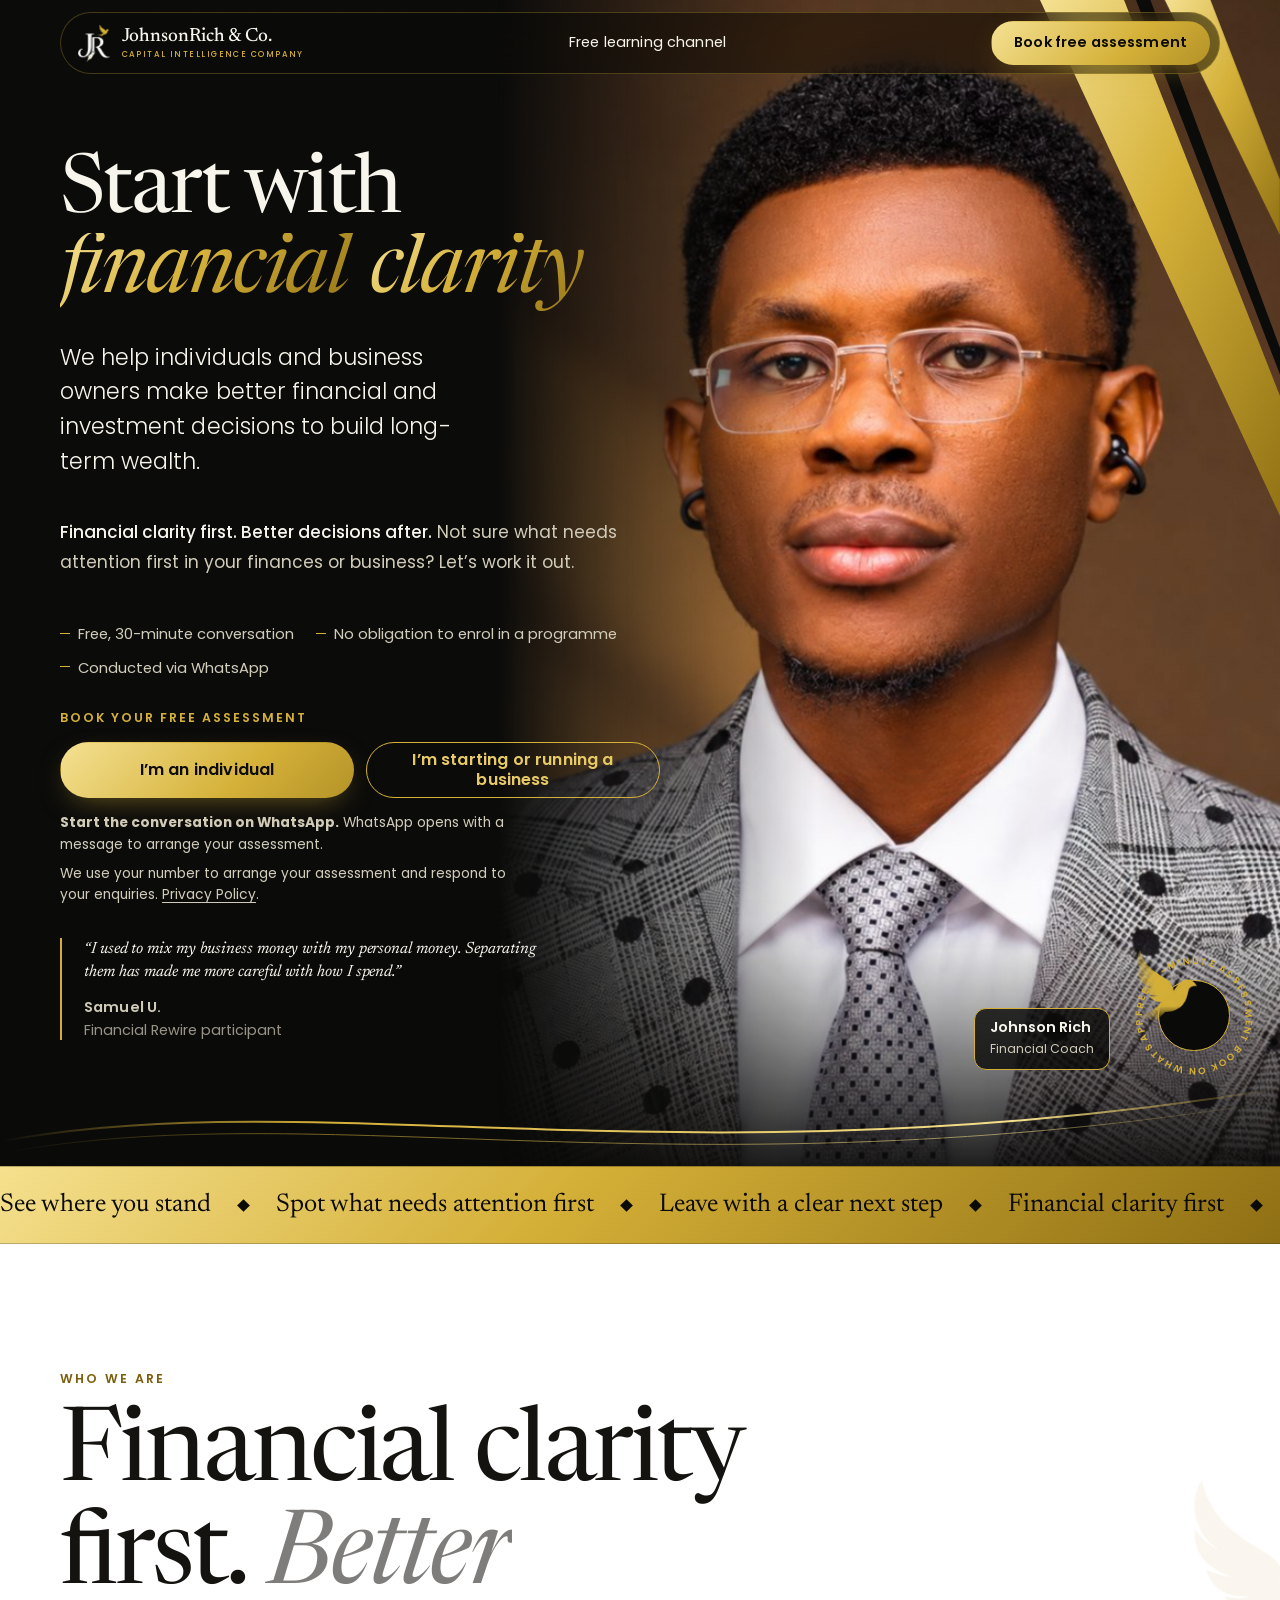
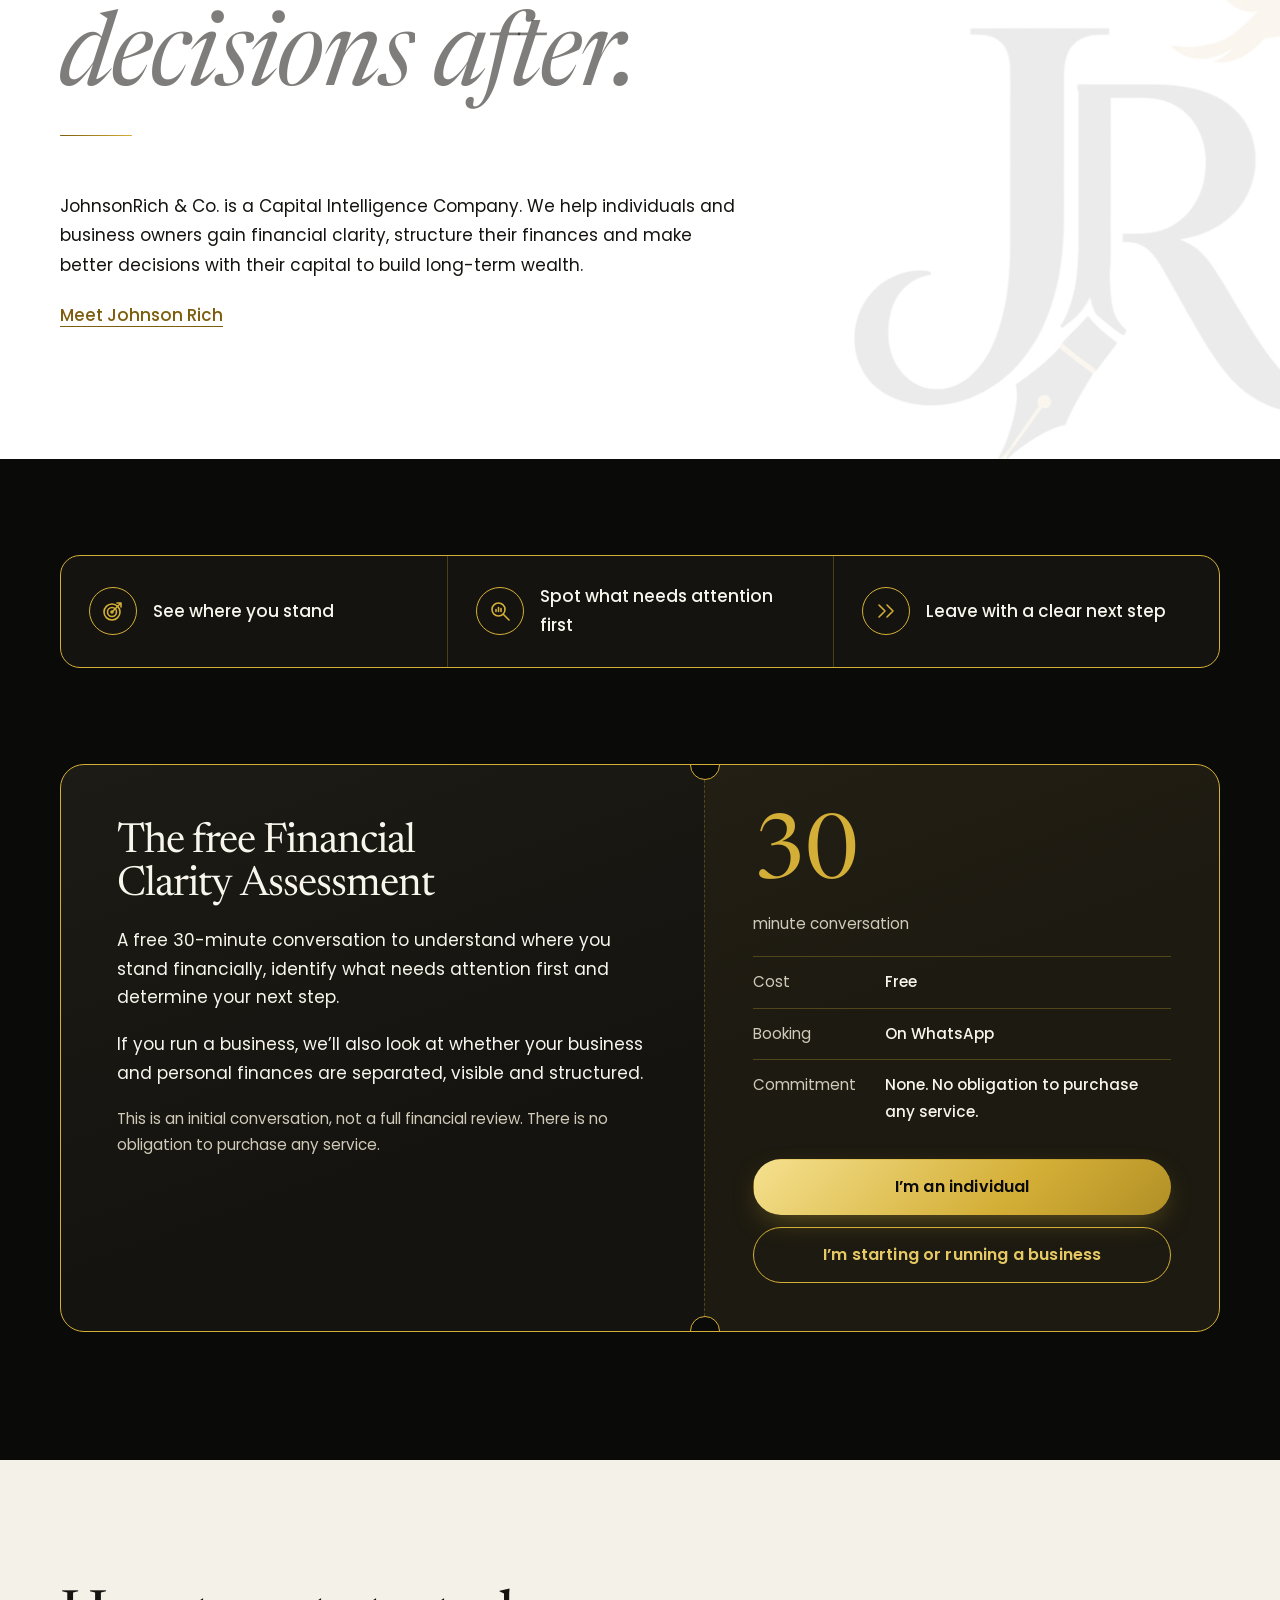
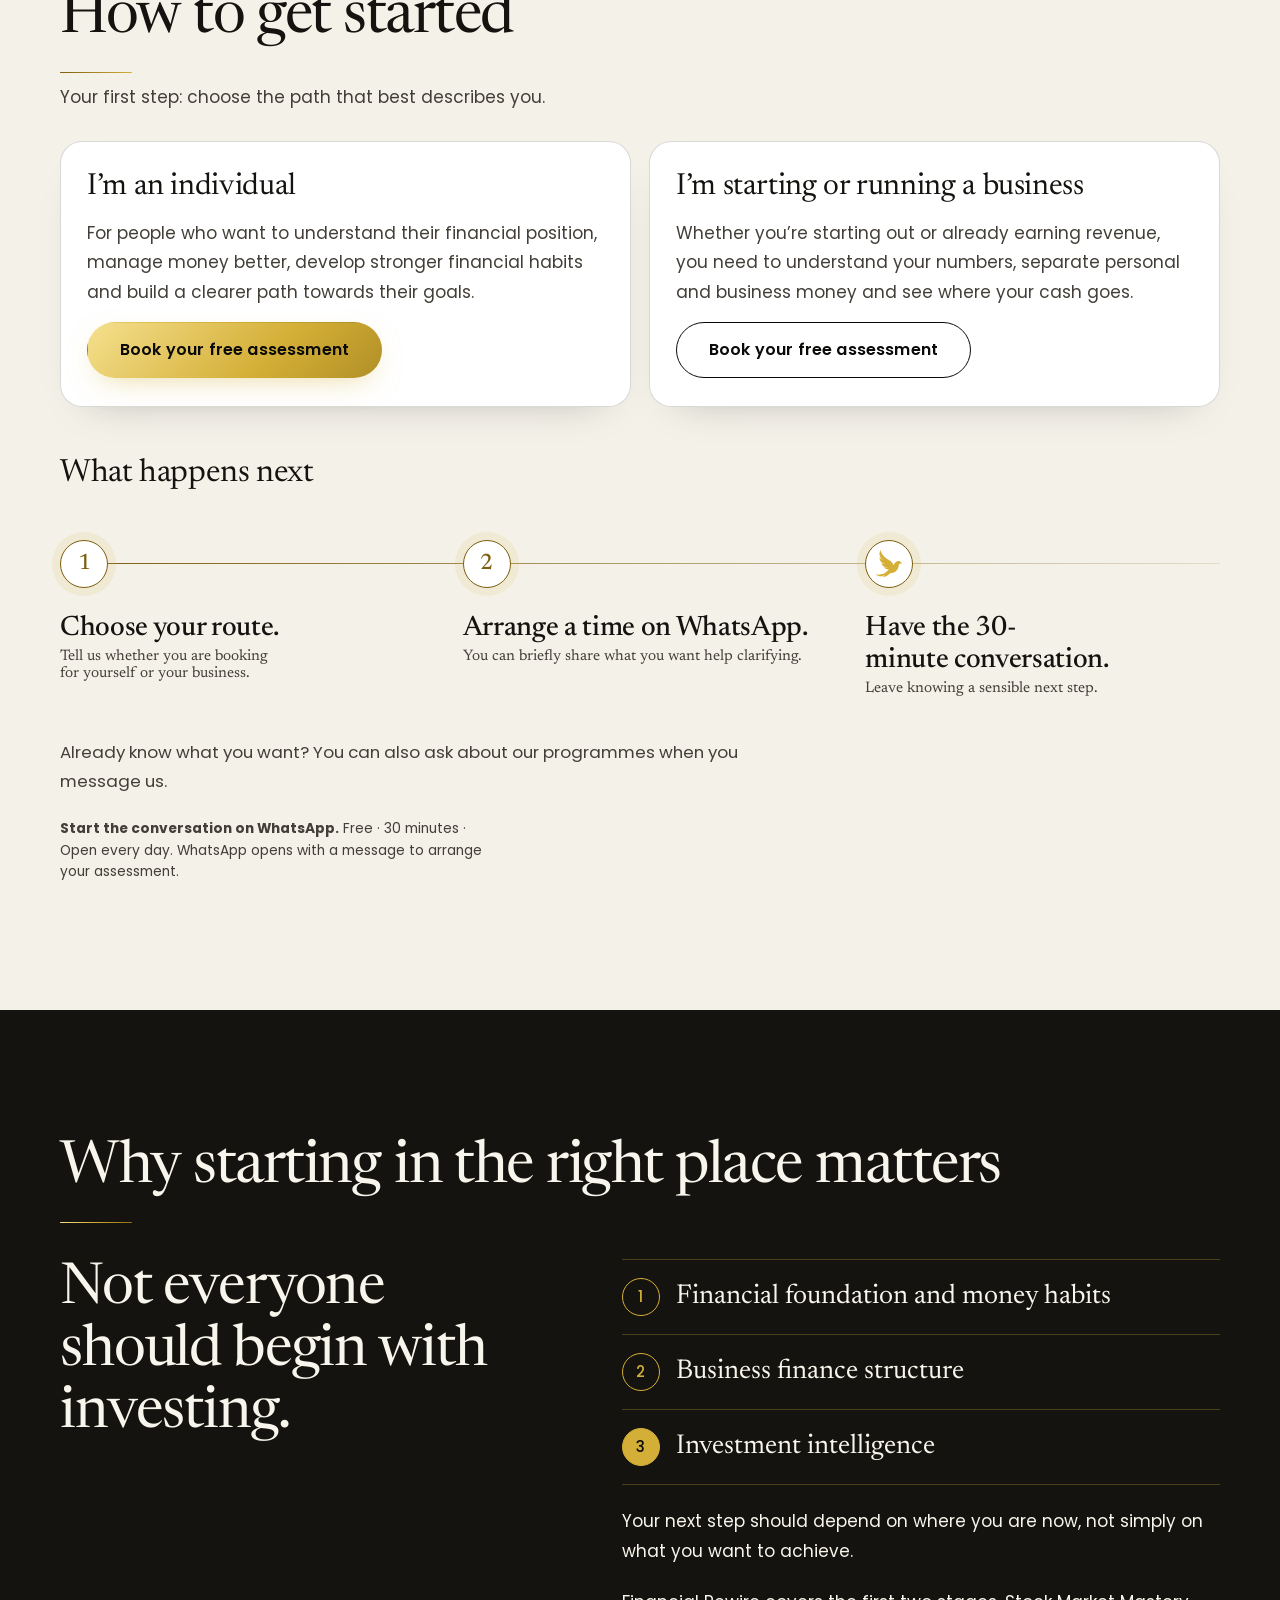
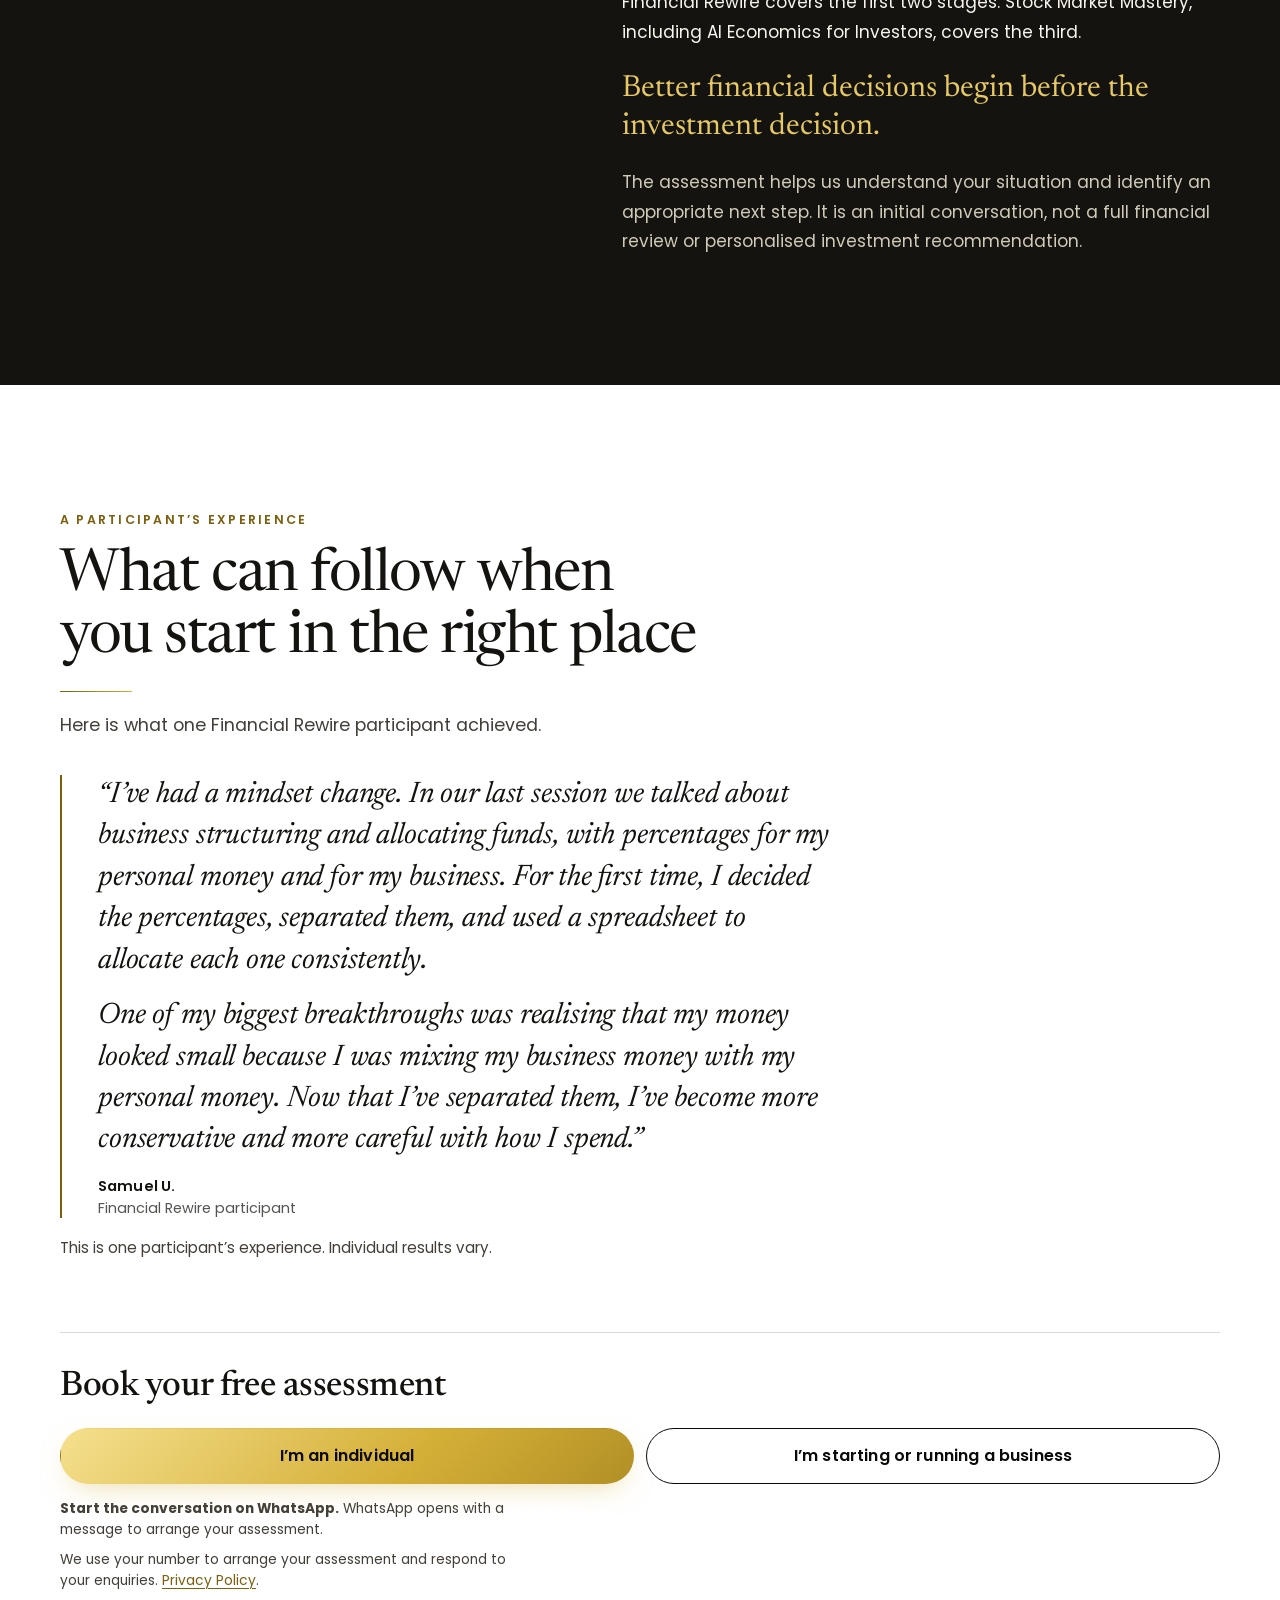
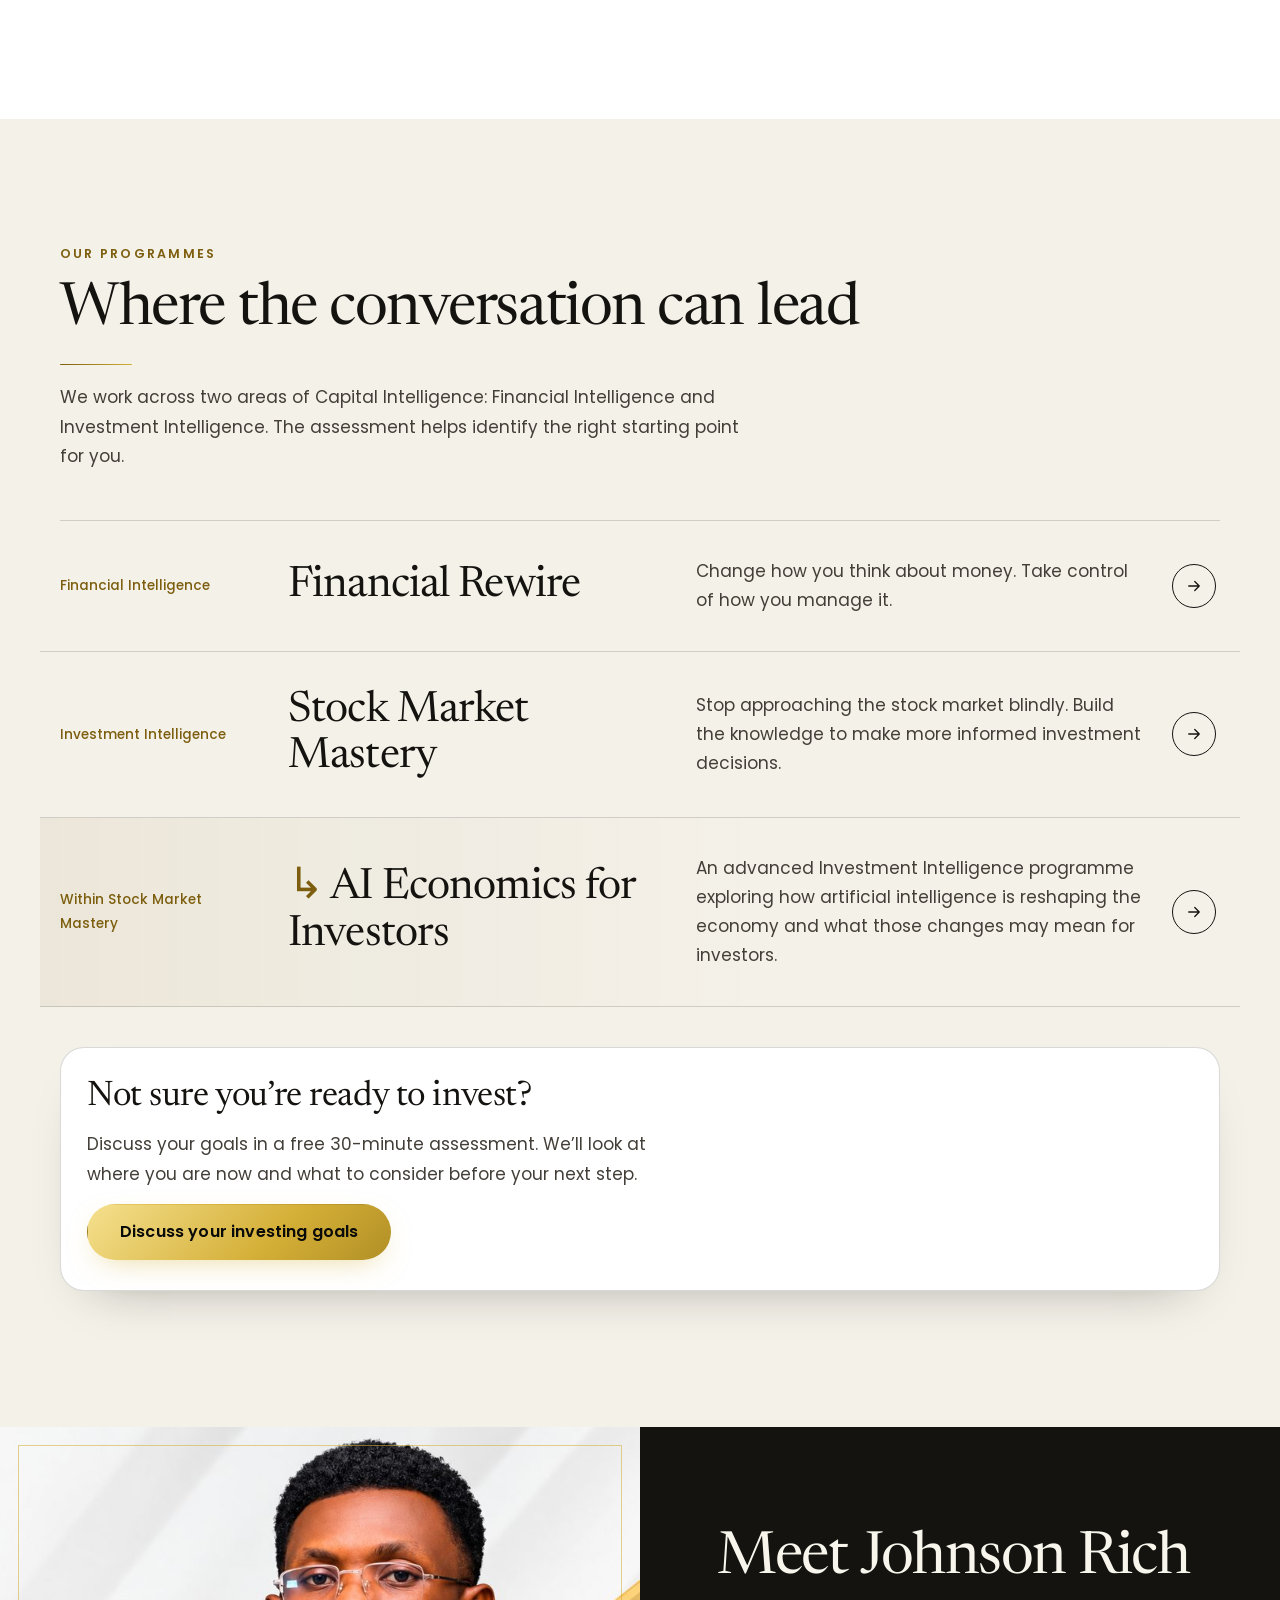
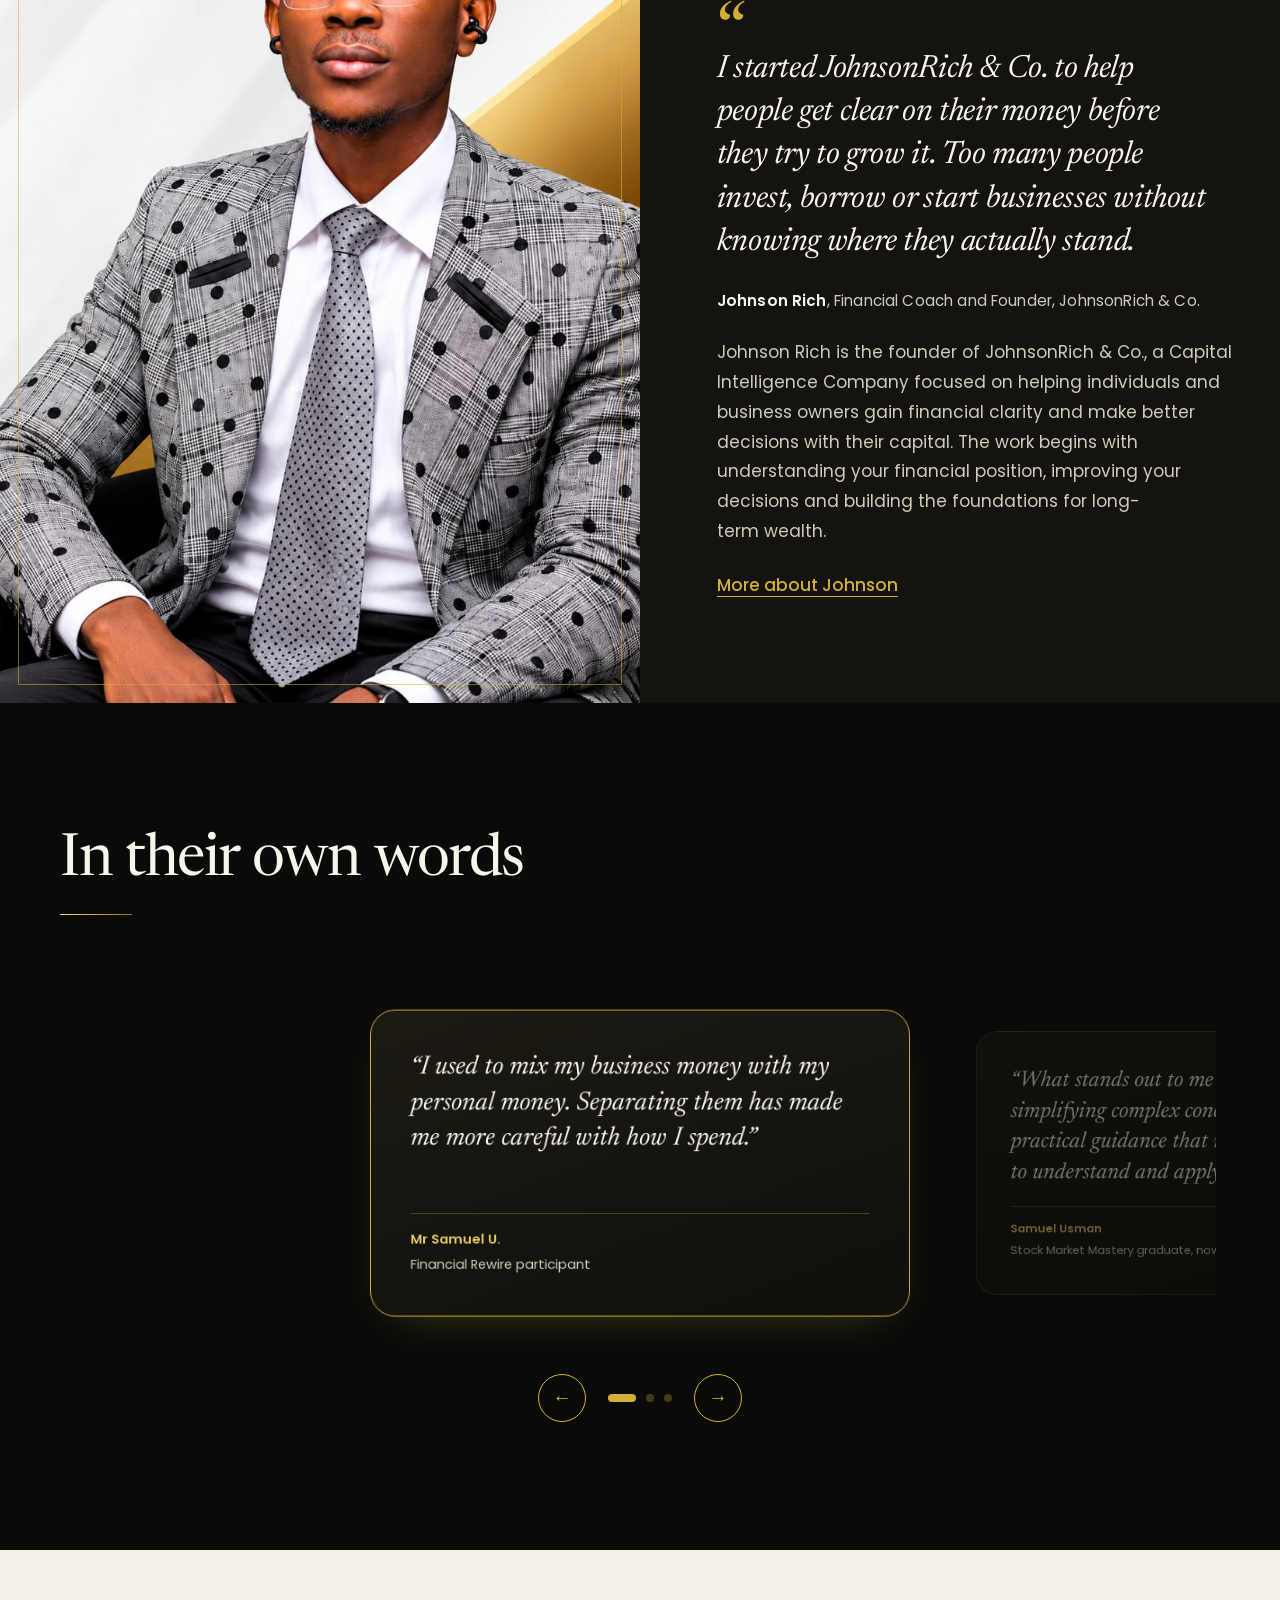
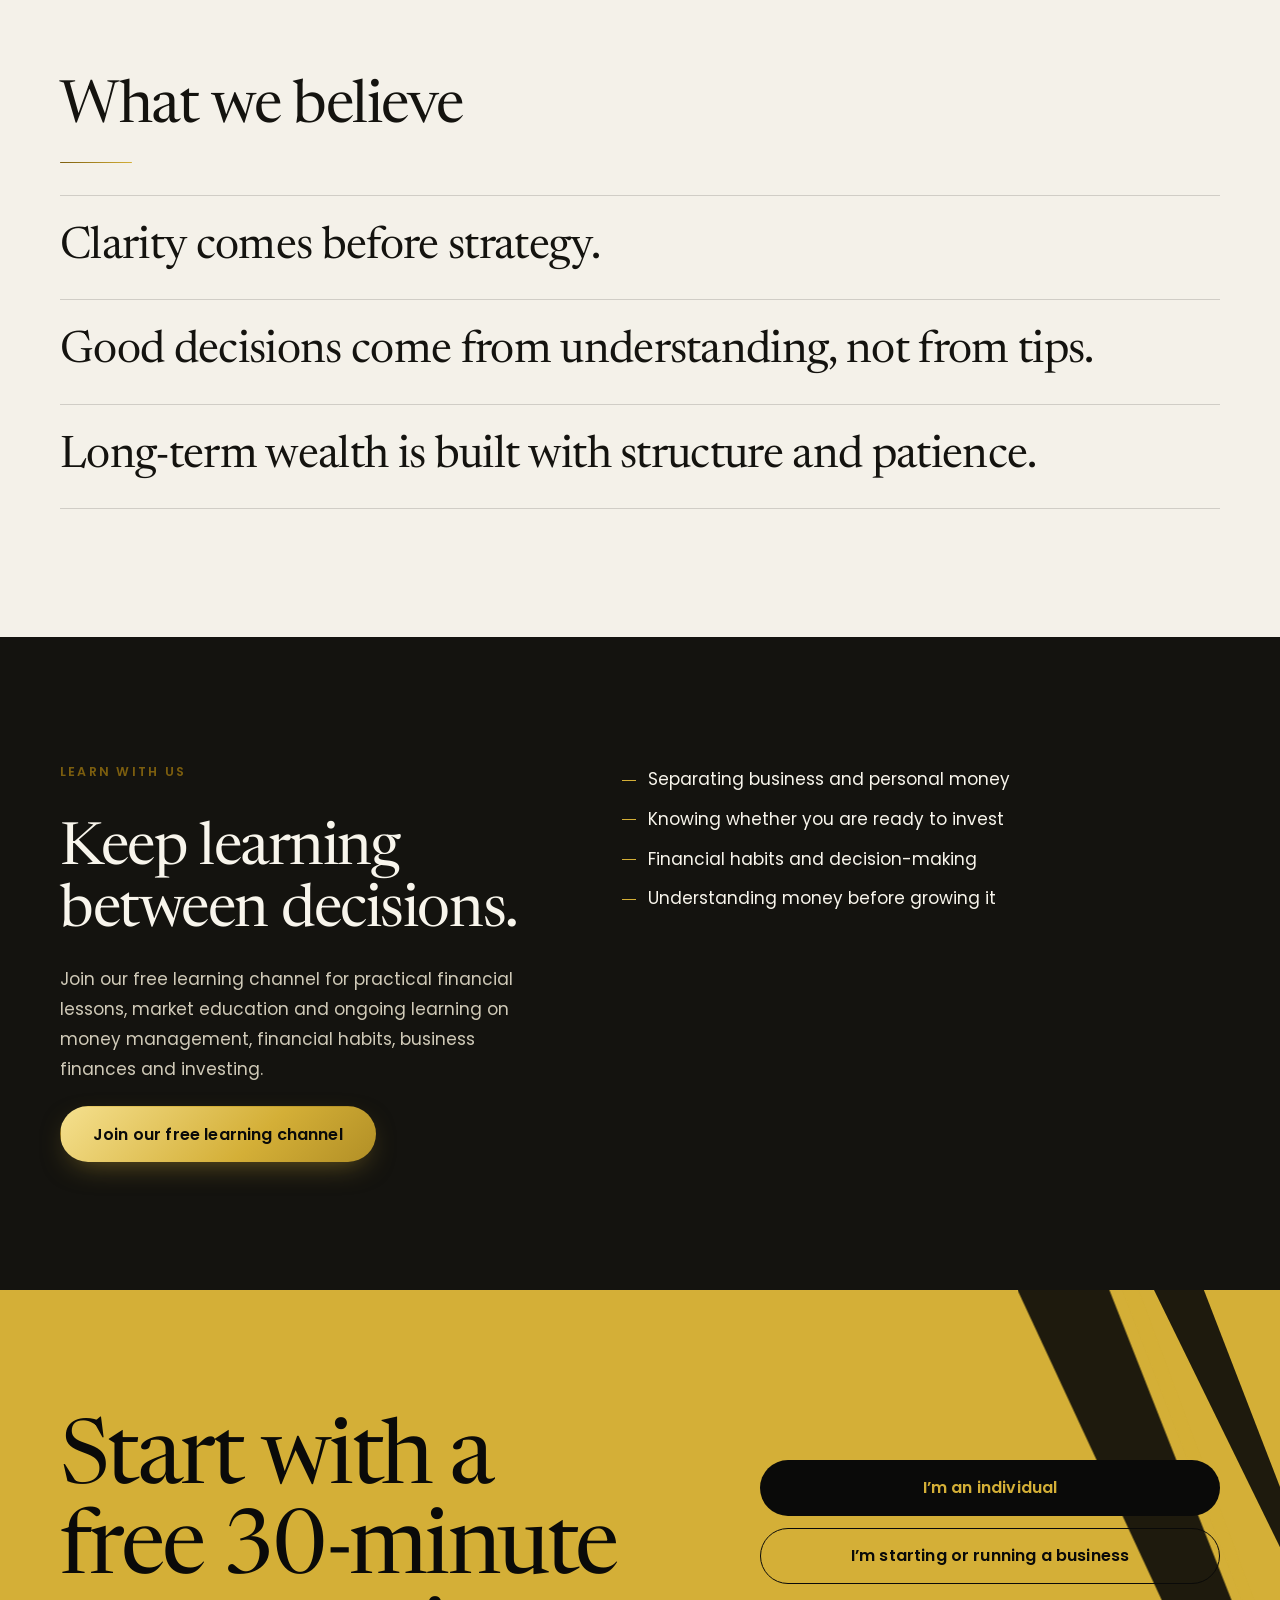
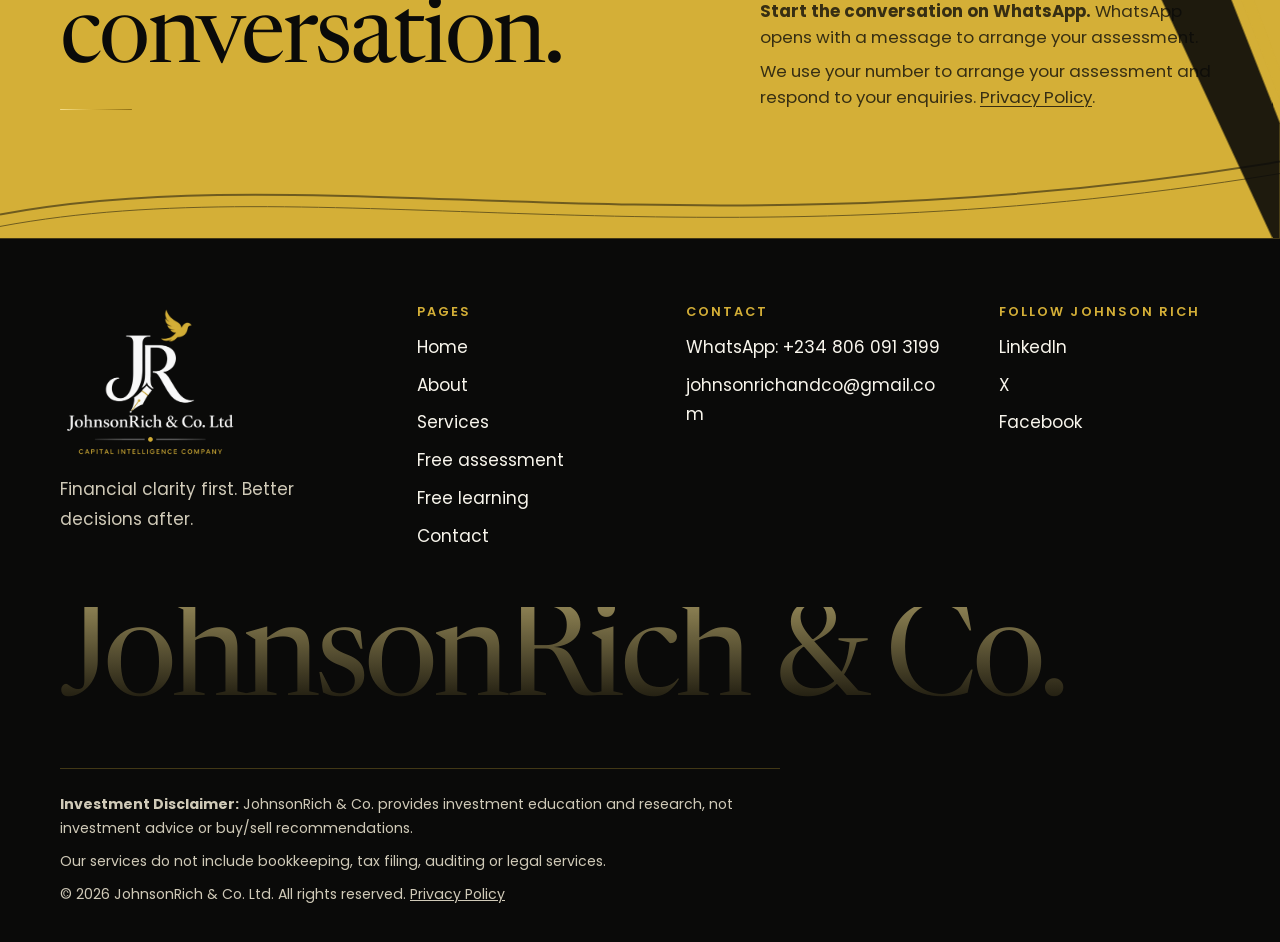
==== index.html @ 88f99179 "JohnsonRich & Co. — initial deploy Static site: 8 pages, one stylesheet, one script, 8 image assets." ====
<!doctype html>
<html lang="en">
<head>
<meta charset="utf-8">
<meta name="viewport" content="width=device-width, initial-scale=1, viewport-fit=cover">
<title>JohnsonRich &amp; Co. | Capital Intelligence Company</title>
<meta name="description" content="Book a free 30-minute Financial Clarity Assessment with Johnson Rich. See where you stand, spot what needs attention first and leave with a clear next step.">
<link rel="canonical" href="https://johnsonrich.com/">
<meta name="robots" content="index, follow, max-image-preview:large">
<meta name="author" content="Johnson Rich">
<meta property="og:site_name" content="JohnsonRich &amp; Co.">
<meta property="og:title" content="JohnsonRich &amp; Co. | Capital Intelligence Company">
<meta property="og:description" content="Book a free 30-minute Financial Clarity Assessment with Johnson Rich. See where you stand, spot what needs attention first and leave with a clear next step.">
<meta property="og:type" content="website">
<meta property="og:url" content="https://johnsonrich.com/">
<meta property="og:image" content="https://johnsonrich.com/assets/og-image.jpg">
<meta property="og:image:width" content="1200">
<meta property="og:image:height" content="630">
<meta property="og:image:alt" content="JohnsonRich &amp; Co., Capital Intelligence Company. Book a free 30-minute Financial Clarity Assessment.">
<meta name="twitter:card" content="summary_large_image">
<meta name="twitter:title" content="JohnsonRich &amp; Co. | Capital Intelligence Company">
<meta name="twitter:description" content="Book a free 30-minute Financial Clarity Assessment with Johnson Rich. See where you stand, spot what needs attention first and leave with a clear next step.">
<meta name="twitter:image" content="https://johnsonrich.com/assets/og-image.jpg">
<script type="application/ld+json">{"@context":"https://schema.org","@graph":[{"@type":"Organization","@id":"https://johnsonrich.com/#organization","name":"JohnsonRich & Co. Ltd","alternateName":"JohnsonRich & Co.","slogan":"Financial clarity first. Better decisions after.","description":"JohnsonRich & Co. is a Capital Intelligence Company. We help individuals and business owners gain financial clarity, structure their finances and make better decisions with their capital to build long-term wealth.","url":"https://johnsonrich.com/","logo":"https://johnsonrich.com/assets/logo-full.png","image":"https://johnsonrich.com/assets/og-image.jpg","email":"johnsonrichandco@gmail.com","telephone":"+2348060913199","founder":{"@id":"https://johnsonrich.com/#johnson-rich"},"sameAs":["https://www.linkedin.com/in/johnson-rich-455143250","https://x.com/JohnsonRich_","https://www.facebook.com/share/1H2qCmUGoB/"]},{"@type":"Person","@id":"https://johnsonrich.com/#johnson-rich","name":"Johnson Rich","jobTitle":"Financial Coach and Founder","image":"https://johnsonrich.com/assets/johnson-studio.jpg","worksFor":{"@id":"https://johnsonrich.com/#organization"},"sameAs":["https://www.linkedin.com/in/johnson-rich-455143250","https://x.com/JohnsonRich_","https://www.facebook.com/share/1H2qCmUGoB/"]},{"@type":"WebSite","@id":"https://johnsonrich.com/#website","url":"https://johnsonrich.com/","name":"JohnsonRich & Co.","publisher":{"@id":"https://johnsonrich.com/#organization"}}]}</script>
<meta name="theme-color" content="#0a0a09">
<link rel="icon" type="image/png" href="assets/favicon.png">
<link rel="apple-touch-icon" href="assets/favicon.png">
<link rel="preconnect" href="https://fonts.googleapis.com">
<link rel="preconnect" href="https://fonts.gstatic.com" crossorigin>
<link rel="stylesheet" href="https://fonts.googleapis.com/css2?family=Newsreader:ital,opsz,wght@0,6..72,300..600;1,6..72,300..600&family=Poppins:wght@300;400;500;600&display=swap">
<link rel="stylesheet" href="css/site.css">
</head>
<body>
<div id="site" data-page="home">
<svg class="svg-defs" width="0" height="0" aria-hidden="true" focusable="false"><defs>
<linearGradient id="goldG" x1="0" y1="0" x2="1" y2="1"><stop offset="0" stop-color="#f5e08e"/><stop offset=".45" stop-color="#d4af37"/><stop offset="1" stop-color="#8f6f14"/></linearGradient>
<linearGradient id="goldLine" x1="0" y1="0" x2="1" y2="0"><stop offset="0" stop-color="#d4af37" stop-opacity="0"/><stop offset=".25" stop-color="#d4af37"/><stop offset=".8" stop-color="#f5e08e"/><stop offset="1" stop-color="#d4af37" stop-opacity="0"/></linearGradient>
</defs></svg>

<a class="skip" href="#main">Skip to content</a>
<header class="site-header">
  <div class="wrap">
    <div class="pill">
      <a class="brand" href="index.html" aria-label="JohnsonRich &amp; Co. home">
        <img src="assets/logo-emblem.png" alt="" width="34" height="38">
        <span><span class="brand__name">JohnsonRich &amp; Co.</span><span class="brand__tag">Capital Intelligence Company</span></span>
      </a>
      <nav class="nav" aria-label="Main">
        <a href="https://whatsapp.com/channel/0029VbBi3D06xCSTv1aCb52i" target="_blank" rel="noopener" data-nav="learn" data-track="whatsapp_channel" data-loc="nav">Free learning channel</a>
      </nav>
      <div class="bk header-cta">
        <button class="btn btn--sm bk__btn" id="bk-btn" type="button" aria-expanded="false" aria-controls="bk-panel">Book free assessment</button>
        <div class="bk__panel" id="bk-panel" hidden>
          <a class="bk__opt" href="https://wa.link/sicsiv" target="_blank" rel="noopener" data-track="assessment_individual" data-loc="header">I&rsquo;m an individual</a>
          <a class="bk__opt" href="https://wa.link/jt3h2l" target="_blank" rel="noopener" data-track="assessment_business" data-loc="header">I&rsquo;m starting or running a business</a>
          <small>WhatsApp opens with a message to arrange your assessment.</small>
        </div>
      </div>
      <button class="menu-btn" id="menu-btn" type="button" aria-expanded="false" aria-controls="mobile-nav" aria-label="Open menu">
        <span class="burger" aria-hidden="true"><i></i><i></i><i></i></span>
      </button>
    </div>
  </div>
  <div class="mobile-nav" id="mobile-nav" hidden>
    <a class="mn-link" href="https://whatsapp.com/channel/0029VbBi3D06xCSTv1aCb52i" target="_blank" rel="noopener" data-nav="learn" data-track="whatsapp_channel" data-loc="nav">Free learning channel</a>
    <p class="mobile-nav__label">Book your free assessment</p>
    <div class="choose choose--stack"><div class="choose__btns">
      <a class="btn" href="https://wa.link/sicsiv" target="_blank" rel="noopener" data-track="assessment_individual" data-loc="mobile-menu">I&rsquo;m an individual</a>
      <a class="btn btn--line" href="https://wa.link/jt3h2l" target="_blank" rel="noopener" data-track="assessment_business" data-loc="mobile-menu">I&rsquo;m starting or running a business</a>
    </div></div>
  </div>
</header>

<main id="main">

<div id="home-sections">
<div data-sec="hero">
<section class="hero">
  <svg class="shards " viewBox="0 0 320 520" aria-hidden="true"><path d="M120 0H190L320 330V430Z" fill="url(#goldG)"/><path class="gap" d="M200 0H212L320 290V312Z" fill="#0a0a09"/><path d="M224 0H262L320 150V196Z" fill="url(#goldG)"/></svg>
  <div class="hero__media">
    <img src="assets/johnson-warm.jpg" alt="Johnson Rich, Financial Coach and founder of JohnsonRich &amp; Co." width="1100" height="1100" fetchpriority="high">
    <div class="hero__plate"><strong>Johnson Rich</strong><span>Financial Coach</span></div>
    <a class="badge" href="#start" aria-label="Book your free 30-minute assessment on WhatsApp">
  <svg class="ring" viewBox="0 0 120 120" aria-hidden="true">
    <defs><path id="ringPath" d="M60 60m-47 0a47 47 0 1 1 94 0a47 47 0 1 1-94 0"/></defs>
    <text textLength="292" lengthAdjust="spacing"><textPath href="#ringPath">FREE 30-MINUTE ASSESSMENT   BOOK ON WHATSAPP   </textPath></text>
  </svg>
  <span class="badge__core"><img src="assets/dove.png" alt="" width="30" height="31"></span>
</a>
  </div>
  <div class="hero__text">
    <h1>Start with <span class="gold">financial clarity</span></h1>
    <p class="lead">We help individuals and business owners make better financial and investment decisions to build long-term wealth.</p>
    <p class="hero__sub"><strong>Financial clarity first. Better decisions after.</strong> Not sure what needs attention first in your finances or business? Let&rsquo;s work it out.</p>
    <ul class="hero__meta"><li>Free, 30-minute conversation</li><li>No obligation to enrol in a programme</li><li>Conducted via WhatsApp</li></ul>
    <p class="hero__book">Book your free assessment</p>
    <div class="choose "><div class="choose__btns"><a class="btn " href="https://wa.link/sicsiv" target="_blank" rel="noopener" data-track="assessment_individual">I&rsquo;m an individual</a><a class="btn btn--line" href="https://wa.link/jt3h2l" target="_blank" rel="noopener" data-track="assessment_business">I&rsquo;m starting or running a business</a></div><p class="choose__note"><strong>Start the conversation on WhatsApp.</strong> WhatsApp opens with a message to arrange your assessment.</p><p class="choose__note">We use your number to arrange your assessment and respond to your enquiries. <a href="privacy.html">Privacy Policy</a>.</p></div>
    <figure class="testi testi--hero"><blockquote><p>&ldquo;I used to mix my business money with my personal money. Separating them has made me more careful with how I spend.&rdquo;</p></blockquote><figcaption><strong>Samuel U.</strong><span>Financial Rewire participant</span></figcaption></figure>
  </div>
  <svg class="swoosh" viewBox="0 0 1200 120" preserveAspectRatio="none" aria-hidden="true"><path d="M0 92C300 22 640 144 1200 30" fill="none" stroke="url(#goldLine)" stroke-width="2" vector-effect="non-scaling-stroke"/><path d="M0 106C300 36 640 158 1200 44" fill="none" stroke="url(#goldLine)" stroke-width="1" opacity=".55" vector-effect="non-scaling-stroke"/></svg>
</section>
</div>
<div data-sec="who">
<div class="marquee" aria-hidden="true"><div class="marquee__track">
  <div class="marquee__group"><span>See where you stand</span><i></i><span>Spot what needs attention first</span><i></i><span>Leave with a clear next step</span><i></i><span>Financial clarity first</span><i></i><span>Better decisions after</span><i></i></div>
  <div class="marquee__group"><span>See where you stand</span><i></i><span>Spot what needs attention first</span><i></i><span>Leave with a clear next step</span><i></i><span>Financial clarity first</span><i></i><span>Better decisions after</span><i></i></div>
</div></div>
<section class="band band--paper statement" id="who">
  <img class="statement__mark" src="assets/emblem-dark.png" alt="" width="580" height="660" loading="lazy">
  <div class="wrap">
    <p class="eyebrow">Who we are</p>
    <h2>Financial clarity first. <span class="dim">Better decisions after.</span></h2>
    <div class="statement__body">
      <p class="measure">JohnsonRich &amp; Co. is a Capital Intelligence Company. We help individuals and business owners gain financial clarity, structure their finances and make better decisions with their capital to build long-term wealth.</p>
      <p><a class="text-link" href="about.html">Meet Johnson Rich</a></p>
    </div>
  </div>
</section></div>
<div data-sec="assess">
<section class="band band--ink intro" id="assessment" aria-labelledby="offer-h">
  <div class="wrap">
    <div class="bar">
  <div><span class="ico"><svg viewBox="0 0 24 24" aria-hidden="true"><circle cx="11" cy="13" r="8"/><circle cx="11" cy="13" r="4.5"/><circle cx="11" cy="13" r="1"/><path d="M12 12l8-8M16 4h4v4"/></svg></span>See where you stand</div>
  <div><span class="ico"><svg viewBox="0 0 24 24" aria-hidden="true"><circle cx="10.5" cy="10.5" r="6.5"/><path d="M15.5 15.5L21 21M8 12.5v-2M10.5 12.5v-4M13 12.5v-3"/></svg></span>Spot what needs attention first</div>
  <div><span class="ico"><svg viewBox="0 0 24 24" aria-hidden="true"><path d="M5 6l6 6-6 6M13 6l6 6-6 6"/></svg></span>Leave with a clear next step</div>
</div>
    <div class="pass">
      <div class="pass__main">
        <h2 id="offer-h">The free Financial Clarity Assessment</h2>
        <p>A free 30-minute conversation to understand where you stand financially, identify what needs attention first and determine your next step.</p>
        <p>If you run a business, we&rsquo;ll also look at whether your business and personal finances are separated, visible and structured.</p>
        <p class="fine">This is an initial conversation, not a full financial review. There is no obligation to purchase any service.</p>
      </div>
      <div class="pass__stub">
        <p class="pass__big">30<small>minute conversation</small></p>
        <dl>
          <div><dt>Cost</dt><dd>Free</dd></div>
          <div><dt>Booking</dt><dd>On WhatsApp</dd></div>
          <div><dt>Commitment</dt><dd>None. No obligation to purchase any service.</dd></div>
        </dl>
        <div class="choose choose--stack"><div class="choose__btns"><a class="btn " href="https://wa.link/sicsiv" target="_blank" rel="noopener" data-track="assessment_individual">I&rsquo;m an individual</a><a class="btn btn--line" href="https://wa.link/jt3h2l" target="_blank" rel="noopener" data-track="assessment_business">I&rsquo;m starting or running a business</a></div></div>
      </div>
    </div>
  </div>
</section></div>
<div data-sec="how">
<section class="band band--paper2" id="start">
  <div class="wrap">
    <h2>How to get started</h2>
    <p class="measure how__lead">Your first step: choose the path that best describes you.</p>
    <div class="paths"><article class="path-card"><h3>I&rsquo;m an individual</h3><p>For people who want to understand their financial position, manage money better, develop stronger financial habits and build a clearer path towards their goals.</p><a class="btn" href="https://wa.link/sicsiv" target="_blank" rel="noopener" data-track="assessment_individual" data-loc="paths">Book your free assessment</a></article><article class="path-card"><h3>I&rsquo;m starting or running a business</h3><p>Whether you&rsquo;re starting out or already earning revenue, you need to understand your numbers, separate personal and business money and see where your cash goes.</p><a class="btn btn--line" href="https://wa.link/jt3h2l" target="_blank" rel="noopener" data-track="assessment_business" data-loc="paths">Book your free assessment</a></article></div>
    <h3 class="how__sub">What happens next</h3>
    <ol class="path">
  <li><span class="node">1</span><h3>Choose your route. <span>Tell us whether you are booking for yourself or your business.</span></h3></li>
  <li><span class="node">2</span><h3>Arrange a time on WhatsApp. <span>You can briefly share what you want help clarifying.</span></h3></li>
  <li><span class="node"><img src="assets/dove.png" alt="" width="26" height="27"></span><h3>Have the 30-minute conversation. <span>Leave knowing a sensible next step.</span></h3></li>
</ol>
    <p class="measure how__note">Already know what you want? You can also ask about our programmes when you message us.</p>
    <p class="choose__note"><strong>Start the conversation on WhatsApp.</strong> Free &middot; 30 minutes &middot; Open every day. WhatsApp opens with a message to arrange your assessment.</p>
  </div>
</section></div>
<div data-sec="why">
<section class="band band--ink2 why" id="why">
  <div class="wrap">
    <h2>Why starting in the right place matters</h2>
    <div class="why__grid">
      <div class="why__lead">
        <p class="why__big">Not everyone should begin with investing.</p>
      </div>
      <div class="why__flow">
        <ol class="stages">
          <li><span>1</span>Financial foundation and money habits</li>
          <li><span>2</span>Business finance structure</li>
          <li><span>3</span>Investment intelligence</li>
        </ol>
        <p>Your next step should depend on where you are now, not simply on what you want to achieve.</p>
        <p>Financial Rewire covers the first two stages. Stock Market Mastery, including AI Economics for Investors, covers the third.</p>
        <p class="why__close">Better financial decisions begin before the investment decision.</p>
        <p class="muted">The assessment helps us understand your situation and identify an appropriate next step. It is an initial conversation, not a full financial review or personalised investment recommendation.</p>
      </div>
    </div>
  </div>
</section></div>
<div data-sec="follow">
<section class="band band--paper" id="follow">
  <div class="wrap">
    <p class="eyebrow">A participant&rsquo;s experience</p>
    <h2>What can follow when you start in the right place</h2>
    <p class="measure follow__lead">Here is what one Financial Rewire participant achieved.</p>
    <figure class="testi testi--big"><blockquote><p>&ldquo;I&rsquo;ve had a mindset change. In our last session we talked about business structuring and allocating funds, with percentages for my personal money and for my business. For the first time, I decided the percentages, separated them, and used a spreadsheet to allocate each one consistently.</p><p>One of my biggest breakthroughs was realising that my money looked small because I was mixing my business money with my personal money. Now that I&rsquo;ve separated them, I&rsquo;ve become more conservative and more careful with how I spend.&rdquo;</p></blockquote><figcaption><strong>Samuel U.</strong><span>Financial Rewire participant</span></figcaption></figure>
    <p class="fine follow__note">This is one participant&rsquo;s experience. Individual results vary.</p>
    <div class="follow__book">
      <h3>Book your free assessment</h3>
      <div class="choose "><div class="choose__btns"><a class="btn " href="https://wa.link/sicsiv" target="_blank" rel="noopener" data-track="assessment_individual">I&rsquo;m an individual</a><a class="btn btn--line" href="https://wa.link/jt3h2l" target="_blank" rel="noopener" data-track="assessment_business">I&rsquo;m starting or running a business</a></div><p class="choose__note"><strong>Start the conversation on WhatsApp.</strong> WhatsApp opens with a message to arrange your assessment.</p><p class="choose__note">We use your number to arrange your assessment and respond to your enquiries. <a href="privacy.html">Privacy Policy</a>.</p></div>
    </div>
  </div>
</section></div>
<div data-sec="services">
<section class="band band--paper2" id="services">
  <div class="wrap">
    <p class="eyebrow">Our programmes</p>
    <h2>Where the conversation can lead</h2>
    <p class="measure rows__lead">We work across two areas of Capital Intelligence: Financial Intelligence and Investment Intelligence. The assessment helps identify the right starting point for you.</p>
    <div class="rows">
      <a class="row" href="services.html">
        <span class="row__group">Financial Intelligence</span>
        <span class="row__name">Financial Rewire</span>
        <span class="row__desc">Change how you think about money. Take control of how you manage it.</span>
        <span class="row__go"><svg viewBox="0 0 24 24" aria-hidden="true"><path d="M5 12h14M13 6l6 6-6 6"/></svg></span>
      </a>
      <a class="row" href="services.html">
        <span class="row__group">Investment Intelligence</span>
        <span class="row__name">Stock Market Mastery</span>
        <span class="row__desc">Stop approaching the stock market blindly. Build the knowledge to make more informed investment decisions.</span>
        <span class="row__go"><svg viewBox="0 0 24 24" aria-hidden="true"><path d="M5 12h14M13 6l6 6-6 6"/></svg></span>
      </a>
      <a class="row row--sub" href="services.html">
        <span class="row__group">Within Stock Market Mastery</span>
        <span class="row__name">AI Economics for Investors</span>
        <span class="row__desc">An advanced Investment Intelligence programme exploring how artificial intelligence is reshaping the economy and what those changes may mean for investors.</span>
        <span class="row__go"><svg viewBox="0 0 24 24" aria-hidden="true"><path d="M5 12h14M13 6l6 6-6 6"/></svg></span>
      </a>
    </div>
    <aside class="ready"><h3>Not sure you&rsquo;re ready to invest?</h3><p>Discuss your goals in a free 30-minute assessment. We&rsquo;ll look at where you are now and what to consider before your next step.</p><a class="btn" href="https://wa.link/6tuh9m" target="_blank" rel="noopener" data-track="assessment_investing">Discuss your investing goals</a></aside>
  </div>
</section></div>
<div data-sec="meet">
<section class="panel-split" id="meet">
  <div class="panel-split__img">
    <img src="assets/johnson-studio.jpg" alt="Johnson Rich in a grey patterned blazer and tie" width="900" height="1126" loading="lazy">
  </div>
  <div class="panel-split__body">
    <h2>Meet Johnson Rich</h2>
    <blockquote class="quote">I started JohnsonRich &amp; Co. to help people get clear on their money before they try to grow it. Too many people invest, borrow or start businesses without knowing where they actually stand.</blockquote>
    <p class="cite"><strong>Johnson Rich</strong>, Financial Coach and Founder, JohnsonRich &amp; Co.</p>
    <p class="bio">Johnson Rich is the founder of JohnsonRich &amp; Co., a Capital Intelligence Company focused on helping individuals and business owners gain financial clarity and make better decisions with their capital. The work begins with understanding your financial position, improving your decisions and building the foundations for long-term wealth.</p>
    <p><a class="text-link" href="about.html">More about Johnson</a></p>
  </div>
</section></div>
<div data-sec="proof">
<section class="band band--ink proof" id="proof" aria-roledescription="carousel" aria-label="Testimonials">
  <div class="wrap">
    <h2>In their own words</h2>
  </div>
  <div class="proof__stage">
    <div class="proof__track" id="proof-track" tabindex="0">
      <figure class="proof__card"><blockquote><p>&ldquo;I used to mix my business money with my personal money. Separating them has made me more careful with how I spend.&rdquo;</p></blockquote><figcaption><strong>Mr Samuel U.</strong><span>Financial Rewire participant</span></figcaption></figure>
      <figure class="proof__card"><blockquote><p>&ldquo;What stands out to me is the dedication to simplifying complex concepts and providing practical guidance that makes learning easier to understand and apply.&rdquo;</p></blockquote><figcaption><strong>Samuel Usman</strong><span>Stock Market Mastery graduate, now in Financial Rewire</span></figcaption></figure>
      <figure class="proof__card"><blockquote><p>&ldquo;Every lesson broadens my perspective and deepens my understanding of wealth creation and financial growth.&rdquo;</p></blockquote><figcaption><strong>Dr Israel Elite</strong><span>De-Elite Opticals LTD</span></figcaption></figure>
    </div>
  </div>
  <div class="wrap proof__ctl">
    <button type="button" class="proof__btn" id="proof-prev" aria-label="Previous testimonial">&larr;</button>
    <div class="proof__dots" id="proof-dots" aria-hidden="true"><i></i><i></i><i></i></div>
    <button type="button" class="proof__btn" id="proof-next" aria-label="Next testimonial">&rarr;</button>
  </div>
</section></div>
<div data-sec="believe">
<section class="band band--paper2" id="believe">
  <div class="wrap">
    <h2>What we believe</h2>
    <ul class="beliefs">
      <li>Clarity comes before strategy.</li>
      <li>Good decisions come from understanding, not from tips.</li>
      <li>Long-term wealth is built with structure and patience.</li>
    </ul>
  </div>
</section></div>
<div data-sec="learn">
<section class="band band--ink2" id="learn">
  <div class="wrap split">
    <div class="stack">
      <p class="eyebrow">Learn with us</p>
      <h2>Keep learning between decisions.</h2>
      <p class="muted measure">Join our free learning channel for practical financial lessons, market education and ongoing learning on money management, financial habits, business finances and investing.</p>
      <div><a class="btn" href="https://whatsapp.com/channel/0029VbBi3D06xCSTv1aCb52i" target="_blank" rel="noopener" data-track="whatsapp_channel">Join our free learning channel</a></div>
    </div>
    <ul class="ticks">
      <li>Separating business and personal money</li>
      <li>Knowing whether you are ready to invest</li>
      <li>Financial habits and decision-making</li>
      <li>Understanding money before growing it</li>
    </ul>
  </div>
</section></div>
<div data-sec="cta">
<section class="band band--gold cta">
  <svg class="shards shards--ink" viewBox="0 0 320 520" aria-hidden="true"><path d="M120 0H190L320 330V430Z" fill="url(#goldG)"/><path class="gap" d="M200 0H212L320 290V312Z" fill="#0a0a09"/><path d="M224 0H262L320 150V196Z" fill="url(#goldG)"/></svg>
  <svg class="swoosh" viewBox="0 0 1200 120" preserveAspectRatio="none" aria-hidden="true"><path d="M0 92C300 22 640 144 1200 30" fill="none" stroke="url(#goldLine)" stroke-width="2" vector-effect="non-scaling-stroke"/><path d="M0 106C300 36 640 158 1200 44" fill="none" stroke="url(#goldLine)" stroke-width="1" opacity=".55" vector-effect="non-scaling-stroke"/></svg>
  <div class="wrap">
    <h2>Start with a free 30-minute conversation.</h2>
    <div class="stack">
      
      <div class="choose "><div class="choose__btns"><a class="btn btn--ink" href="https://wa.link/sicsiv" target="_blank" rel="noopener" data-track="assessment_individual">I&rsquo;m an individual</a><a class="btn btn--line" href="https://wa.link/jt3h2l" target="_blank" rel="noopener" data-track="assessment_business">I&rsquo;m starting or running a business</a></div><p class="choose__note"><strong>Start the conversation on WhatsApp.</strong> WhatsApp opens with a message to arrange your assessment.</p><p class="choose__note">We use your number to arrange your assessment and respond to your enquiries. <a href="privacy.html">Privacy Policy</a>.</p></div>
    </div>
  </div>
</section>
</div>
</div>


</main>

<footer class="site-footer">
  <div class="wrap">
    <div class="footer-grid">
      <div class="footer-brand">
        <img src="assets/logo-full.png" alt="JohnsonRich &amp; Co. Ltd, Capital Intelligence Company" width="180" height="158" loading="lazy">
        <p class="muted">Financial clarity first. Better decisions after.</p>
      </div>
      <div class="footer-col">
        <h2>Pages</h2>
        <a href="index.html">Home</a>
        <a href="about.html">About</a>
        <a href="services.html">Services</a>
        <a href="assessment.html">Free assessment</a>
        <a href="learn.html">Free learning</a>
        <a href="contact.html">Contact</a>
      </div>
      <div class="footer-col">
        <h2>Contact</h2>
        <a href="https://wa.me/2348060913199" target="_blank" rel="noopener" data-track="whatsapp_contact" data-loc="footer">WhatsApp: +234 806 091 3199</a>
        <a href="mailto:johnsonrichandco@gmail.com" data-track="email_click" data-loc="footer">johnsonrichandco@gmail.com</a>
      </div>
      <div class="footer-col">
        <h2>Follow Johnson Rich</h2>
        <a href="https://www.linkedin.com/in/johnson-rich-455143250" target="_blank" rel="noopener noreferrer">LinkedIn</a>
        <a href="https://x.com/JohnsonRich_" target="_blank" rel="noopener noreferrer">X</a>
        <a href="https://www.facebook.com/share/1H2qCmUGoB/" target="_blank" rel="noopener noreferrer">Facebook</a>
      </div>
    </div>
    <p class="wordmark" aria-hidden="true">JohnsonRich &amp; Co.</p>
    <div class="legal">
      <p><strong>Investment Disclaimer:</strong> JohnsonRich &amp; Co. provides investment education and research, not investment advice or buy/sell recommendations.</p>
      <p>Our services do not include bookkeeping, tax filing, auditing or legal services.</p>
      <p>&copy; <span data-year>2026</span> JohnsonRich &amp; Co. Ltd. All rights reserved. <a href="privacy.html">Privacy Policy</a></p>
    </div>
  </div>
</footer>
<div class="dock">
  <span>Free 30-minute<br>assessment</span>
  <div class="dock__btns">
    <a class="btn btn--sm" href="https://wa.link/sicsiv" target="_blank" rel="noopener" data-track="assessment_individual" data-loc="dock">Individual</a>
    <a class="btn btn--sm btn--line" href="https://wa.link/jt3h2l" target="_blank" rel="noopener" data-track="assessment_business" data-loc="dock">Business</a>
  </div>
</div>

</div>
<script src="js/site.js" defer></script>
</body>
</html>
---- css/site.css ----
/* JohnsonRich & Co. Ltd, v2
   Layout concept: the brand's own flyer language carried onto the web. Gold
   diagonal shards and a curved gold line frame the dark sections, a floating
   header sits over a full-bleed portrait, and each section changes shape
   (offer ticket, journey path, programme index, split portrait panel) so the
   page never repeats the same stacked-band template. One action throughout:
   book the free assessment on WhatsApp. */

:root {
  --ink: #0a0a09;
  --ink-2: #14130f;
  --ink-3: #1d1b15;
  --paper: #ffffff;
  --paper-2: #f4f1e9;
  --on-dark: #f6f3ea;
  --on-dark-muted: #bdb7a6;
  --on-light: #14130f;
  --on-light-muted: #4f4b43;
  --gold: #d4af37;
  --gold-hi: #e6c964;
  --gold-deep: #7c5e0e;
  --gold-metal: linear-gradient(135deg, #f5e08e 0%, #d4af37 44%, #8f6f14 100%);
  --rule-dark: rgba(212, 175, 55, 0.28);
  --rule-light: rgba(20, 19, 15, 0.16);

  --display: "Newsreader", Georgia, "Times New Roman", serif;
  --body: "Poppins", system-ui, -apple-system, "Segoe UI", Roboto, Arial, sans-serif;

  --gutter-l: max(20px, env(safe-area-inset-left, 0px));
  --gutter-r: max(20px, env(safe-area-inset-right, 0px));

  color-scheme: dark;
  padding-top: env(safe-area-inset-top, 0px);
  padding-bottom: env(safe-area-inset-bottom, 0px);
}

[hidden] { display: none !important; }
*, *::before, *::after { box-sizing: border-box; }
html.menu-open { overscroll-behavior: none; }

body {
  margin: 0;
  background: var(--ink);
  color: var(--on-dark);
  font: 400 1rem/1.7 var(--body);
  -webkit-font-smoothing: antialiased;
  text-rendering: optimizeLegibility;
  overflow-x: hidden;
}
body::before {
  content: ""; position: fixed; inset: 0 0 auto; height: env(safe-area-inset-top, 0px);
  background: var(--ink); z-index: 60;
}

img { display: block; max-width: 100%; height: auto; }
p { margin: 0; }
a { color: inherit; }

h1, h2, h3 {
  margin: 0; font-family: var(--display); font-weight: 500;
  line-height: 1.06; letter-spacing: -0.015em; text-wrap: balance;
}
h1 { font-size: clamp(2.7rem, 9.4vw, 6.4rem); letter-spacing: -0.025em; line-height: 1.0; }
h2 { font-size: clamp(2rem, 5vw, 3.4rem); }
h3 { font-size: clamp(1.35rem, 2.4vw, 1.75rem); }
h4 { margin: 0; font: 600 1.05rem/1.4 var(--body); }

:focus-visible { outline: 2px solid var(--gold-hi); outline-offset: 3px; }
.band--paper :focus-visible, .band--paper2 :focus-visible { outline-color: var(--gold-deep); }
.band--gold :focus-visible { outline-color: var(--ink); }

.skip {
  position: absolute; left: 12px; top: -60px; z-index: 100;
  background: var(--gold); color: var(--ink); padding: 10px 16px; border-radius: 8px;
  font-weight: 600; text-decoration: none;
}
.skip:focus { top: 12px; }

.wrap {
  width: 100%; max-width: 1200px; margin-inline: auto;
  padding-left: var(--gutter-l); padding-right: var(--gutter-r);
}
.svg-defs { position: absolute; width: 0; height: 0; overflow: hidden; }

/* Bands */
.band { position: relative; padding-block: clamp(64px, 10vw, 128px); }
.band--ink { background: var(--ink); color: var(--on-dark); }
.band--ink2 { background: var(--ink-2); color: var(--on-dark); }
.band--paper { background: var(--paper); color: var(--on-light); }
.band--paper2 { background: var(--paper-2); color: var(--on-light); }
.band--gold { background: var(--gold); color: var(--ink); overflow: hidden; }
.band--paper a:not(.btn):not(.row), .band--paper2 a:not(.btn):not(.row) { color: var(--gold-deep); }

.measure { max-width: 60ch; }
.prose p + p { margin-top: 1.1em; }
.lead { font-size: clamp(1.05rem, 2.2vw, 1.3rem); color: var(--on-dark-muted); max-width: 44ch; line-height: 1.6; }
.muted { color: var(--on-dark-muted); }
.band--paper .muted, .band--paper2 .muted { color: var(--on-light-muted); }
.fine { font-size: 0.9rem; color: var(--on-dark-muted); }
.band--paper .fine, .band--paper2 .fine { color: var(--on-light-muted); }
.gold { color: var(--gold); }
.dim { color: rgba(20, 19, 15, 0.5); }

.text-link {
  font-weight: 500; color: var(--gold); text-decoration: underline;
  text-decoration-thickness: 1px; text-underline-offset: 5px;
}
.text-link:hover { color: var(--gold-hi); }
.band--paper .text-link:hover, .band--paper2 .text-link:hover { color: var(--ink); }

/* Buttons */
.btn {
  display: inline-flex; align-items: center; justify-content: center;
  min-height: 56px; padding: 0 32px; border-radius: 999px; border: 1px solid transparent;
  background: var(--gold-metal); background-size: 140% 140%; background-position: 0% 0%;
  color: var(--ink); font: 600 1rem/1.2 var(--body); text-decoration: none; text-align: center;
  box-shadow: 0 10px 30px -12px rgba(212, 175, 55, 0.55);
  transition: background-position 0.4s ease, box-shadow 0.3s ease, transform 0.2s ease;
}
.btn:hover { background-position: 100% 100%; box-shadow: 0 14px 34px -10px rgba(212, 175, 55, 0.75); }
.btn:active { transform: translateY(1px); }
.btn--ink { background: var(--ink); color: var(--gold); box-shadow: none; }
.btn--ink:hover { background: #000; box-shadow: 0 12px 28px -12px rgba(10, 10, 9, 0.8); }
.btn--sm { min-height: 44px; padding: 0 22px; font-size: 0.9rem; }
.actions { display: flex; flex-wrap: wrap; align-items: center; gap: 16px 28px; }

/* ---------- Floating header ---------- */
.site-header { position: sticky; top: env(safe-area-inset-top, 0px); z-index: 50; height: 0; }
.pill {
  position: relative; z-index: 2; top: 12px; display: flex; align-items: center; justify-content: space-between; gap: 12px;
  height: 62px; padding: 0 9px 0 16px; border-radius: 999px;
  background: rgba(10, 10, 9, 0.55); -webkit-backdrop-filter: blur(16px); backdrop-filter: blur(16px);
  border: 1px solid var(--rule-dark); transition: background 0.25s ease;
}
.site-header[data-scrolled] .pill { background: rgba(10, 10, 9, 0.92); }
.brand { display: flex; align-items: center; gap: 11px; text-decoration: none; color: var(--on-dark); min-width: 0; }
.brand img { height: 38px; width: auto; flex: none; }
.brand__name { display: block; font-family: var(--display); font-size: 1.2rem; line-height: 1.05; font-weight: 500; white-space: nowrap; }
.brand__tag {
  display: none; margin-top: 3px; font: 500 0.5rem/1.2 var(--body);
  letter-spacing: 0.2em; text-transform: uppercase; color: var(--gold);
}
.nav { display: none; align-items: center; gap: 26px; }
.nav a { text-decoration: none; font-size: 0.9rem; color: var(--on-dark); padding: 6px 0; border-bottom: 1px solid transparent; }
.nav a:hover { color: var(--gold-hi); }
.nav a[aria-current="page"] { color: var(--gold); border-bottom-color: var(--gold); }
.header-cta { display: none; }
.menu-btn {
  display: inline-flex; align-items: center; justify-content: center; width: 44px; height: 44px; padding: 0;
  border-radius: 50%; background: transparent; border: 1px solid var(--rule-dark); color: var(--on-dark); cursor: pointer;
}
.menu-btn svg { width: 20px; height: 20px; stroke: currentColor; fill: none; stroke-width: 1.6; stroke-linecap: round; }
.menu-btn .i-close { display: none; }
.menu-btn[aria-expanded="true"] .i-open { display: none; }
.menu-btn[aria-expanded="true"] .i-close { display: block; }

.mobile-nav {
  position: fixed; inset: 0; z-index: 1; overflow: auto; display: flex; flex-direction: column;
  padding: calc(env(safe-area-inset-top, 0px) + 100px) var(--gutter-r) calc(36px + env(safe-area-inset-bottom, 0px)) var(--gutter-l);
  background: var(--ink);
}
.mobile-nav a.mn-link {
  font-family: var(--display); font-size: clamp(2rem, 9vw, 2.8rem); line-height: 1.15; text-decoration: none;
  color: var(--on-dark); padding: 14px 0; border-bottom: 1px solid var(--rule-dark);
}
.mobile-nav a.mn-link[aria-current="page"] { color: var(--gold); }
.mobile-nav .btn { margin-top: 32px; }

/* ---------- Brand graphics ---------- */
.shards { position: absolute; top: 0; right: 0; width: min(46vw, 420px); height: auto; pointer-events: none; z-index: 1; }
.shards--ink path { fill: var(--ink); }
.swoosh { position: absolute; left: 0; right: 0; width: 100%; height: clamp(50px, 8vw, 110px); pointer-events: none; }

/* ---------- Hero ---------- */
.hero { position: relative; background: var(--ink); overflow: hidden; }
.hero__media { position: relative; width: 100%; height: clamp(360px, 104vw, 540px); }
.hero__media img {
  position: absolute; inset: 0; width: 100%; height: 100%; object-fit: cover; object-position: 50% 16%;
  -webkit-mask-image: linear-gradient(to bottom, #000 52%, transparent 98%);
  mask-image: linear-gradient(to bottom, #000 52%, transparent 98%);
}
.hero__plate {
  position: absolute; left: var(--gutter-l); bottom: 118px; z-index: 2; display: grid; gap: 1px; padding: 9px 15px;
  border: 1px solid var(--gold); border-radius: 12px; background: rgba(10, 10, 9, 0.82);
}
.hero__plate strong { font: 600 0.9rem/1.3 var(--body); }
.hero__plate span { font-size: 0.78rem; color: var(--on-dark-muted); }
.badge {
  position: absolute; right: var(--gutter-r); bottom: 106px; z-index: 3; width: 104px; height: 104px;
  display: grid; place-items: center; text-decoration: none; border-radius: 50%;
}
.badge svg.ring { position: absolute; inset: 0; width: 100%; height: 100%; animation: spin 26s linear infinite; }
.badge text { fill: var(--gold); font: 600 8.6px/1 var(--body); }
.badge__core {
  width: 54%; height: 54%; border-radius: 50%; background: var(--ink); border: 1px solid var(--gold);
  display: grid; place-items: center; transition: background 0.25s ease;
}
.badge__core img { width: 52%; height: auto; }
.badge:hover .badge__core { background: var(--ink-3); }
@keyframes spin { to { transform: rotate(360deg); } }

.hero__text { position: relative; z-index: 2; display: grid; gap: 26px; margin-top: -92px; padding-bottom: 64px; }
.hero__text h1 { max-width: 11ch; }
.hero__text .lead { max-width: 34ch; }
.hero .swoosh { bottom: 0; }

/* Outcome bar (overlaps the hero) */
.intro { padding-top: 0; }
.bar {
  position: relative; z-index: 4; margin-top: -40px; display: grid; grid-template-columns: minmax(0, 1fr);
  background: var(--ink-2); border: 1px solid var(--gold); border-radius: 20px; overflow: hidden;
}
.bar > div { display: flex; align-items: center; gap: 16px; padding: 20px 22px; font-weight: 500; }
.bar > div + div { border-top: 1px solid var(--rule-dark); }
.ico { flex: none; width: 48px; height: 48px; border-radius: 50%; border: 1px solid var(--gold); display: grid; place-items: center; }
.ico svg { width: 24px; height: 24px; stroke: var(--gold); fill: none; stroke-width: 1.6; stroke-linecap: round; stroke-linejoin: round; }

/* ---------- Offer ticket ---------- */
.pass {
  margin-top: clamp(56px, 8vw, 96px); display: grid; grid-template-columns: minmax(0, 1fr);
  border-radius: 24px; border: 1px solid var(--gold); background: linear-gradient(160deg, var(--ink-3), var(--ink-2) 55%);
  overflow: hidden;
}
.pass__main { padding: clamp(28px, 5vw, 56px); display: grid; gap: 18px; align-content: start; }
.pass__main h2 { max-width: 14ch; }
.pass__stub {
  padding: clamp(28px, 5vw, 48px); display: grid; gap: 22px; align-content: start;
  border-top: 1px dashed var(--rule-dark); background: rgba(212, 175, 55, 0.05);
}
.pass__big { font-family: var(--display); font-size: clamp(3.6rem, 9vw, 5.6rem); line-height: 0.9; color: var(--gold); }
.pass__big small { display: block; margin-top: 8px; font: 500 0.95rem/1.3 var(--body); color: var(--on-dark-muted); }
.pass dl { margin: 0; display: grid; gap: 0; }
.pass dl div { display: grid; grid-template-columns: 7.5rem minmax(0, 1fr); gap: 12px; padding: 12px 0; border-top: 1px solid var(--rule-dark); font-size: 0.95rem; }
.pass dt { color: var(--on-dark-muted); }
.pass dd { margin: 0; font-weight: 500; }

/* ---------- Statement ---------- */
.statement { overflow: hidden; }
.statement__mark { position: absolute; right: -8%; top: 50%; transform: translateY(-50%); width: min(560px, 80vw); opacity: 0.08; pointer-events: none; }
.statement h2 { font-size: clamp(2.6rem, 8.4vw, 6.4rem); line-height: 1.0; letter-spacing: -0.03em; max-width: 12ch; }
.statement__body { position: relative; margin-top: clamp(32px, 5vw, 56px); display: grid; gap: 20px; }

/* ---------- Journey path ---------- */
.path { position: relative; list-style: none; margin: 48px 0 0; padding: 0 0 0 64px; display: grid; gap: 40px; }
.path::before {
  content: ""; position: absolute; left: 23px; top: 12px; bottom: 12px; width: 1px;
  background: linear-gradient(to bottom, var(--gold), rgba(212, 175, 55, 0.15));
}
.path li { position: relative; display: grid; gap: 8px; align-content: start; }
.node {
  position: absolute; left: -64px; top: -4px; width: 48px; height: 48px; border-radius: 50%;
  background: var(--ink); border: 1px solid var(--gold); display: grid; place-items: center;
  font: 500 1.4rem/1 var(--display); color: var(--gold);
}
.node img { width: 26px; height: auto; }
.band--paper .node, .band--paper2 .node { background: var(--paper); border-color: var(--gold-deep); color: var(--gold-deep); }
.band--paper .path::before, .band--paper2 .path::before { background: linear-gradient(to bottom, var(--gold-deep), rgba(124, 94, 14, 0.15)); }

/* ---------- Programme index ---------- */
.rows { margin-top: 40px; border-top: 1px solid var(--rule-light); }
.row {
  position: relative; display: grid; gap: 8px; grid-template-columns: minmax(0, 1fr) 48px; align-items: center;
  padding: 28px 16px; margin-inline: -16px; border-bottom: 1px solid var(--rule-light);
  text-decoration: none; color: var(--on-light); transition: background 0.3s ease, color 0.3s ease;
}
.row__group { grid-column: 1 / -1; font-size: 0.85rem; font-weight: 500; color: var(--gold-deep); }
.row__name { font-family: var(--display); font-size: clamp(1.8rem, 4vw, 2.7rem); line-height: 1.08; letter-spacing: -0.015em; }
.row__desc { grid-column: 1 / -1; color: var(--on-light-muted); max-width: 52ch; }
.row__go { grid-column: 2; grid-row: 2; width: 44px; height: 44px; border-radius: 50%; border: 1px solid currentColor; display: grid; place-items: center; transition: transform 0.3s ease, background 0.3s ease; }
.row__go svg { width: 18px; height: 18px; stroke: currentColor; fill: none; stroke-width: 1.7; stroke-linecap: round; stroke-linejoin: round; }
.row:hover { background: var(--ink); color: var(--on-dark); }
.row:hover .row__group { color: var(--gold); }
.row:hover .row__desc { color: var(--on-dark-muted); }
.row:hover .row__go { background: var(--gold); border-color: var(--gold); color: var(--ink); transform: translateX(4px); }
.row-label { margin-top: 56px; font-size: 0.95rem; color: var(--on-light-muted); max-width: 60ch; }
.row-label:first-of-type { margin-top: 36px; }

/* ---------- Split portrait panel ---------- */
.panel-split { display: grid; grid-template-columns: minmax(0, 1fr); background: var(--ink-2); color: var(--on-dark); }
.panel-split__img { position: relative; min-height: 420px; background: #eceae4; }
.panel-split__img img { position: absolute; inset: 0; width: 100%; height: 100%; object-fit: cover; object-position: 50% 14%; }
.panel-split__body {
  display: grid; gap: 24px; align-content: center;
  padding: clamp(48px, 8vw, 104px) var(--gutter-r) clamp(48px, 8vw, 104px) var(--gutter-l);
}
.quote { margin: 0; font-family: var(--display); font-size: clamp(1.5rem, 3vw, 2.2rem); line-height: 1.28; text-wrap: pretty; }
.cite { font-size: 0.95rem; color: var(--on-dark-muted); }
.cite strong { color: var(--on-dark); font-weight: 600; }
.facts { display: flex; flex-wrap: wrap; gap: 24px 56px; margin: 8px 0 0; padding: 24px 0 0; border-top: 1px solid var(--rule-dark); }
.facts div { display: grid; gap: 4px; min-width: 0; }
.facts dt { font-family: var(--display); font-size: clamp(2.6rem, 6vw, 3.6rem); line-height: 1; background: var(--gold-metal); -webkit-background-clip: text; background-clip: text; color: transparent; }
.facts dd { margin: 0; font-size: 0.9rem; color: var(--on-dark-muted); max-width: 22ch; }

/* ---------- Closing call to action ---------- */
.cta { text-align: left; }
.cta .wrap { position: relative; z-index: 2; display: grid; gap: 32px; }
.cta h2 { font-size: clamp(2.5rem, 7.6vw, 5.6rem); line-height: 1.0; letter-spacing: -0.03em; max-width: 13ch; }
.cta p { font-size: 1.05rem; }
.cta .shards { opacity: 0.9; }
.cta .swoosh { bottom: 0; }
.band--gold .swoosh path { stroke: var(--ink); opacity: 0.5; }
.shards--ink .gap { fill: var(--gold); }
.bar--flat { margin-top: 0; }

/* ---------- Footer ---------- */
.site-footer { position: relative; background: var(--ink); border-top: 1px solid var(--rule-dark); padding-block: 64px 36px; overflow: hidden; }
.footer-grid { display: grid; gap: 40px; grid-template-columns: minmax(0, 1fr); }
.footer-brand { display: grid; gap: 14px; align-content: start; max-width: 32ch; }
.footer-brand img { width: 180px; height: auto; }
.footer-col { display: grid; gap: 8px; align-content: start; }
.footer-col h2 { font: 600 0.95rem/1.4 var(--body); letter-spacing: 0; color: var(--gold); margin-bottom: 4px; }
.footer-col a { text-decoration: none; color: var(--on-dark); overflow-wrap: anywhere; }
.footer-col a:hover { color: var(--gold-hi); }
.legal { margin-top: 44px; padding-top: 24px; border-top: 1px solid var(--rule-dark); display: grid; gap: 10px; font-size: 0.82rem; color: var(--on-dark-muted); max-width: 90ch; }

/* Mobile booking bar */
.dock {
  position: fixed; left: 0; right: 0; bottom: 0; z-index: 44; display: flex; align-items: center; justify-content: space-between; gap: 12px;
  padding: 10px var(--gutter-r) calc(10px + env(safe-area-inset-bottom, 0px)) var(--gutter-l);
  background: rgba(10, 10, 9, 0.96); border-top: 1px solid var(--rule-dark);
}
.dock span { font-size: 0.82rem; line-height: 1.35; color: var(--on-dark-muted); }
body { padding-bottom: 72px; }

/* ---------- Inner pages ---------- */
.page-head { overflow: hidden; padding-top: clamp(130px, 18vw, 210px); padding-bottom: clamp(72px, 10vw, 130px); }
.page-head .wrap { position: relative; z-index: 2; display: grid; gap: 22px; }
.page-head h1 { font-size: clamp(2.6rem, 8vw, 5.4rem); max-width: 16ch; }
.page-head .shards { width: min(36vw, 320px); }
.page-head .swoosh { bottom: 0; }

.program { display: grid; gap: 22px; grid-template-columns: minmax(0, 1fr); padding-block: 44px; border-top: 1px solid var(--rule-light); scroll-margin-top: 90px; }
.program__head { display: grid; gap: 8px; align-content: start; }
.program__head .tag { font-size: 0.9rem; font-weight: 500; color: var(--gold-deep); }
.program__head h2 { font-size: clamp(2rem, 4.4vw, 3rem); }
.program__body { display: grid; gap: 16px; align-content: start; }
.ticks { list-style: none; margin: 0; padding: 0; display: grid; gap: 10px; }
.ticks li { position: relative; padding-left: 26px; }
.ticks li::before { content: ""; position: absolute; left: 0; top: 0.85em; width: 14px; height: 1px; background: var(--gold-deep); }
.band--ink .ticks li::before, .band--ink2 .ticks li::before { background: var(--gold); }
.best { border: 1px solid var(--rule-light); background: var(--paper); padding: 16px 18px; display: grid; gap: 4px; }
.best b { font-size: 0.85rem; font-weight: 600; color: var(--gold-deep); }
.group-title { margin-top: 24px; display: grid; gap: 10px; scroll-margin-top: 90px; }
.group-title + .program { margin-top: 28px; }
.group-title--second { margin-top: 72px; }
.panel { margin-top: 56px; border: 1px solid var(--rule-light); background: var(--paper); padding: 20px 22px; font-size: 0.95rem; color: var(--on-light-muted); display: grid; gap: 8px; }
.panel strong { color: var(--on-light); }

.split { display: grid; gap: 28px; grid-template-columns: minmax(0, 1fr); }
.stack { display: grid; gap: 22px; align-content: center; }

.beliefs { list-style: none; margin: 32px 0 0; padding: 0; }
.beliefs li { font-family: var(--display); font-size: clamp(1.6rem, 4vw, 2.8rem); line-height: 1.15; letter-spacing: -0.015em; padding: 26px 0; border-top: 1px solid var(--rule-light); }
.beliefs li:last-child { border-bottom: 1px solid var(--rule-light); }

.faq { border-top: 1px solid var(--rule-light); }
.faq:last-of-type { border-bottom: 1px solid var(--rule-light); }
.faq summary { list-style: none; cursor: pointer; position: relative; padding: 22px 48px 22px 0; font-weight: 500; }
.faq summary::-webkit-details-marker { display: none; }
.faq summary::after { content: "+"; position: absolute; right: 4px; top: 50%; transform: translateY(-50%); font-size: 1.7rem; line-height: 1; color: var(--gold-deep); }
.faq[open] summary::after { content: "\2013"; }
.faq p { padding: 0 0 24px; max-width: 62ch; color: var(--on-light-muted); }

.crow { display: grid; grid-template-columns: minmax(0, 1fr) auto; gap: 6px 16px; align-items: center; padding: 24px 0; border-top: 1px solid var(--rule-dark); }
.crow:last-child { border-bottom: 1px solid var(--rule-dark); }
.crow dt { grid-column: 1 / -1; font-size: 0.9rem; color: var(--on-dark-muted); }
.crow dd { margin: 0; }
.crow__value { font-family: var(--display); font-size: clamp(1.4rem, 4.4vw, 2.2rem); line-height: 1.2; overflow-wrap: anywhere; }
.crow__value a { text-decoration: none; }
.crow__value a:hover { color: var(--gold-hi); }
.copy {
  min-height: 40px; padding: 0 16px; border-radius: 999px; background: transparent; color: var(--gold);
  border: 1px solid var(--rule-dark); font: 500 0.85rem/1 var(--body); cursor: pointer;
}
.copy:hover { border-color: var(--gold); }
.contact-list { margin: 0; }

/* ---------- Tablet and up ---------- */
@media (min-width: 560px) {
  .brand__tag { display: block; }
}
@media (min-width: 800px) {
  .bar { grid-template-columns: repeat(3, minmax(0, 1fr)); }
  .bar > div { padding: 26px 28px; }
  .bar > div + div { border-top: 0; border-left: 1px solid var(--rule-dark); }
  .path { padding: 0; grid-template-columns: repeat(3, minmax(0, 1fr)); gap: 48px; }
  .path::before { left: 0; right: 0; top: 23px; bottom: auto; width: auto; height: 1px; background: linear-gradient(to right, var(--gold), rgba(212, 175, 55, 0.15)); }
  .band--paper .path::before, .band--paper2 .path::before { background: linear-gradient(to right, var(--gold-deep), rgba(124, 94, 14, 0.15)); }
  .path li { padding-top: 72px; }
  .node { left: 0; top: 0; }
  .footer-grid { grid-template-columns: 1.4fr 1fr 1.2fr 1fr; gap: 48px; }
}
@media (min-width: 900px) {
  body { padding-bottom: 0; }
  .dock { display: none; }

  .hero { min-height: 700px; display: flex; align-items: center; }
  .hero__media { position: absolute; top: 0; right: 0; bottom: 0; width: 60%; height: auto; }
  .hero__media img {
    object-position: 50% 14%;
    -webkit-mask-image: linear-gradient(to right, transparent 0, #000 40%), linear-gradient(to bottom, #000 78%, transparent 100%);
    -webkit-mask-composite: source-in;
    mask-image: linear-gradient(to right, transparent 0, #000 40%), linear-gradient(to bottom, #000 78%, transparent 100%);
    mask-composite: intersect;
  }
  .hero__plate { left: auto; right: calc(var(--gutter-r) + 150px); bottom: 96px; }
  .badge { width: 132px; height: 132px; bottom: 84px; right: var(--gutter-r); }
  .hero__text { margin-top: 0; padding-block: 170px 130px; width: 100%; max-width: 1200px; margin-inline: auto; padding-left: var(--gutter-l); padding-right: var(--gutter-r); }
  .hero__text > * { max-width: 600px; }
  .hero__text h1 { max-width: 9.5ch; }
  .hero .shards { width: min(30vw, 420px); }

  .pass { grid-template-columns: minmax(0, 1.25fr) minmax(0, 1fr); }
  .pass__stub { border-top: 0; border-left: 1px dashed var(--rule-dark); }

  .split { grid-template-columns: minmax(0, 0.9fr) minmax(0, 1.1fr); gap: 72px; align-items: start; }
  .split--center { align-items: center; }

  .rows { margin-top: 48px; }
  .row { grid-template-columns: 200px minmax(0, 1.1fr) minmax(0, 1.3fr) 48px; gap: 28px; padding: 36px 20px; margin-inline: -20px; }
  .row__group { grid-column: auto; }
  .row__desc { grid-column: auto; }
  .row__go { grid-column: auto; grid-row: auto; }

  .panel-split { grid-template-columns: minmax(0, 1fr) minmax(0, 1fr); min-height: 640px; }
  .panel-split__img { min-height: 0; }
  .panel-split__body { padding-left: clamp(40px, 6vw, 96px); padding-right: max(var(--gutter-r), calc((100vw - 1200px) / 2)); }

  .program { grid-template-columns: minmax(0, 0.8fr) minmax(0, 1.2fr); gap: 56px; }
  .program__head { position: sticky; top: 100px; align-self: start; }
  .cta .wrap { grid-template-columns: minmax(0, 1.4fr) minmax(0, 1fr); align-items: end; gap: 56px; }
}
@media (min-width: 1000px) {
  .header-cta { display: inline-flex; }
}
@media (min-width: 800px) {
  .nav { display: flex; gap: 22px; }
  .menu-btn { display: none; }
}
@media (min-width: 800px) and (max-width: 1099px) {
  .nav { gap: 16px; }
  .nav a { font-size: .86rem; }
}

@media (prefers-reduced-motion: reduce) {
  * { transition: none !important; animation: none !important; scroll-behavior: auto !important; }
}
@media (prefers-reduced-motion: no-preference) {
  html { scroll-behavior: smooth; }
}

/* ===================== Motion layer ===================== */
.marquee { overflow: hidden; background: var(--gold-metal); color: var(--ink); border-block: 1px solid rgba(10,10,9,.25); }
.marquee__track { display: flex; width: max-content; }
.marquee__group { display: flex; align-items: center; flex-shrink: 0; }
.marquee__group span { font-family: var(--display); font-size: clamp(1.15rem, 2.4vw, 1.6rem); padding: 16px 0; white-space: nowrap; }
.marquee__group i { width: 9px; height: 9px; margin: 0 28px; background: var(--ink); transform: rotate(45deg); flex-shrink: 0; }
.btn { position: relative; overflow: hidden; }
.btn::after { content: ""; position: absolute; top: 0; left: -60%; width: 40%; height: 100%; background: linear-gradient(100deg, transparent, rgba(255,255,255,.55), transparent); transform: skewX(-18deg); pointer-events: none; }
.glow { position: absolute; inset: 0; pointer-events: none; z-index: 0; opacity: 0; transition: opacity .4s; background: radial-gradient(520px circle at var(--mx, 50%) var(--my, 50%), rgba(212,175,55,.16), transparent 60%); }
.band--ink:hover > .glow, .hero:hover > .glow { opacity: 1; }
.progress { position: fixed; top: 0; left: 0; height: 3px; width: 100%; z-index: 80; background: var(--gold-metal); transform: scaleX(0); transform-origin: 0 50%; pointer-events: none; }

@media (prefers-reduced-motion: no-preference) {
  /* hero entrance */
  .js .hero__text > * { opacity: 0; transform: translateY(26px); animation: rise .9s cubic-bezier(.2,.7,.2,1) forwards; }
  .js .hero__text > *:nth-child(1) { animation-delay: .1s; }
  .js .hero__text > *:nth-child(2) { animation-delay: .28s; }
  .js .hero__text > *:nth-child(3) { animation-delay: .44s; }
  .js .hero__text > *:nth-child(4) { animation-delay: .58s; }
  .js .hero__media img { animation: zoomIn 1.8s cubic-bezier(.2,.7,.2,1) backwards; }
  .js .hero__plate, .js .badge { opacity: 0; animation: rise .9s .7s cubic-bezier(.2,.7,.2,1) forwards; }
  .js .badge { animation-delay: .95s; }
  .js .shards path { animation: shardIn 1.3s cubic-bezier(.2,.7,.2,1) both; }
  .js .shards path:nth-child(2) { animation-delay: .12s; }
  .js .shards path:nth-child(3) { animation-delay: .24s; }
  .shards { animation: drift 9s ease-in-out infinite alternate; }
  .swoosh path { stroke-dasharray: 1800; stroke-dashoffset: 1800; animation: draw 2.6s .4s ease-out forwards; }
  .badge__core img { animation: bob 3.2s ease-in-out infinite; }
  .btn::after { animation: sheen 4.5s 1.6s ease-in-out infinite; }
  .marquee__track { animation: marquee 38s linear infinite; }
  .marquee:hover .marquee__track { animation-play-state: paused; }

  /* scroll reveals */
  .js [data-r] { opacity: 0; transform: translateY(34px); transition: opacity .9s cubic-bezier(.2,.7,.2,1), transform .9s cubic-bezier(.2,.7,.2,1); transition-delay: var(--d, 0s); }
  .js [data-r="l"] { transform: translateX(-40px); }
  .js [data-r="r"] { transform: translateX(40px); }
  .js [data-r="s"] { transform: scale(.94); }
  .js [data-r].in { opacity: 1; transform: none; }

  /* journey path draws itself */
  .js .path::before { transform: scaleY(0); transform-origin: 50% 0; transition: transform 1.6s .2s cubic-bezier(.4,0,.2,1); }
  .js .path.in::before { transform: scaleY(1); }
  .js .node { transition: transform .6s cubic-bezier(.3,1.6,.5,1), background .4s, box-shadow .6s; }
  .js .path li:not(.in) .node { transform: scale(0); }
  .js .path li.in .node { box-shadow: 0 0 0 8px rgba(212,175,55,.12); }

  /* interactions */
  .row { transition: background .35s, color .35s, padding .35s; }
  .row:hover { padding-left: 20px; }
  .pass, .program, .crow { transition: transform .4s, box-shadow .4s; }
  .pass:hover { transform: translateY(-4px); box-shadow: 0 30px 70px -30px rgba(212,175,55,.45); }
  .bar > div { transition: background .3s, transform .3s; }
  .bar > div:hover { background: rgba(212,175,55,.08); }
  .bar .ico { transition: transform .5s cubic-bezier(.3,1.6,.5,1); }
  .bar > div:hover .ico { transform: rotate(-12deg) scale(1.15); }
  .faq p { animation: fadeDown .35s ease; }
  .panel-split__img img { transition: transform 1.2s cubic-bezier(.2,.7,.2,1); }
  .panel-split:hover .panel-split__img img { transform: scale(1.04); }
  .statement__mark { will-change: transform; }
  .hero__media img { will-change: transform; }
}
@media (min-width: 900px) and (prefers-reduced-motion: no-preference) {
  .js .path::before { transform: scaleX(0); transform-origin: 0 50%; }
  .js .path.in::before { transform: scaleX(1); }
}
@keyframes rise { to { opacity: 1; transform: none; } }
@keyframes zoomIn { from { transform: scale(1.12); opacity: .0; } to { transform: scale(1); opacity: 1; } }
@keyframes shardIn { from { opacity: 0; transform: translate(60px,-60px); } to { opacity: 1; transform: none; } }
@keyframes drift { to { transform: translate(-10px, 12px); } }
@keyframes draw { to { stroke-dashoffset: 0; } }
@keyframes bob { 50% { transform: translateY(-4px) rotate(-4deg); } }
@keyframes sheen { 0%, 60% { left: -60%; } 100% { left: 130%; } }
@keyframes marquee { to { transform: translateX(-50%); } }
@keyframes fadeDown { from { opacity: 0; transform: translateY(-6px); } to { opacity: 1; transform: none; } }

/* Hamburger: three bars morph into a cross */
.menu-btn svg { display: none; }
.burger { position: relative; display: block; width: 22px; height: 16px; }
.burger i { position: absolute; left: 0; height: 2px; border-radius: 2px; background: currentColor; transition: transform .45s cubic-bezier(.7,0,.2,1), width .35s ease, opacity .25s ease, top .35s ease, background .3s; }
.burger i:nth-child(1) { top: 0; width: 22px; }
.burger i:nth-child(2) { top: 7px; width: 15px; }
.burger i:nth-child(3) { top: 14px; width: 22px; }
.menu-btn:hover .burger i:nth-child(2) { width: 22px; }
.menu-btn[aria-expanded="true"] { color: var(--gold); }
.menu-btn[aria-expanded="true"] .burger i:nth-child(1) { top: 7px; transform: rotate(45deg); }
.menu-btn[aria-expanded="true"] .burger i:nth-child(2) { opacity: 0; width: 0; }
.menu-btn[aria-expanded="true"] .burger i:nth-child(3) { top: 7px; transform: rotate(-45deg); }
.menu-btn { transition: background .3s, color .3s, transform .3s; }
.menu-btn:active { transform: scale(.92); }
.menu-btn[aria-expanded="true"] { transform: rotate(90deg); }
.menu-btn[aria-expanded="true"]:active { transform: rotate(90deg) scale(.92); }
@media (prefers-reduced-motion: no-preference) {
  .mobile-nav:not([hidden]) { animation: sheetIn .5s cubic-bezier(.2,.7,.2,1); }
  .mobile-nav:not([hidden]) > * { opacity: 0; animation: rise .6s cubic-bezier(.2,.7,.2,1) forwards; }
  .mobile-nav:not([hidden]) > *:nth-child(1) { animation-delay: .08s; }
  .mobile-nav:not([hidden]) > *:nth-child(2) { animation-delay: .14s; }
  .mobile-nav:not([hidden]) > *:nth-child(3) { animation-delay: .20s; }
  .mobile-nav:not([hidden]) > *:nth-child(4) { animation-delay: .26s; }
  .mobile-nav:not([hidden]) > *:nth-child(5) { animation-delay: .32s; }
  .mobile-nav:not([hidden]) > *:nth-child(6) { animation-delay: .38s; }
  .mobile-nav:not([hidden]) > *:nth-child(7) { animation-delay: .46s; }
}
@keyframes sheetIn { from { clip-path: circle(0% at calc(100% - 40px) 36px); } to { clip-path: circle(150% at calc(100% - 40px) 36px); } }

/* ===================== Type layer: clear, premium, rich ===================== */
:root {
  --on-dark: #f8f5ec;
  --on-dark-muted: #d0cab8;
  --on-light-muted: #433f38;
  font-optical-sizing: auto;
}
body { font-size: 1.0625rem; line-height: 1.75; font-feature-settings: "kern", "liga"; }
p { text-wrap: pretty; }
.measure { max-width: 62ch; }

h1, h2, h3 { font-optical-sizing: auto; font-feature-settings: "kern", "liga", "lnum"; }
h1 { font-weight: 400; letter-spacing: -0.032em; line-height: 0.98; }
h2 { font-weight: 400; letter-spacing: -0.024em; line-height: 1.04; font-size: clamp(2.1rem, 5.2vw, 3.7rem); }
h3 { font-weight: 500; letter-spacing: -0.012em; line-height: 1.15; }

/* italic accent words: the flyer's two-tone headline, in a finer voice */
h1 .gold, h2 .gold, h2 .dim { font-style: italic; font-weight: 400; letter-spacing: -0.02em; }
.gold {
  color: var(--gold);
  background: var(--gold-metal); -webkit-background-clip: text; background-clip: text;
  -webkit-text-fill-color: transparent;
  padding-right: 0.06em;
}
.dim { color: rgba(20, 19, 15, 0.55); }

.lead { font-size: clamp(1.15rem, 2.3vw, 1.4rem); line-height: 1.55; color: var(--on-dark); opacity: 0.88; max-width: 42ch; font-weight: 300; letter-spacing: 0.002em; }
.fine { font-size: 0.95rem; line-height: 1.6; }

/* a thin gold rule under section titles gives the headings weight */
.band > .wrap > h2::after, .band .group-title h2::after {
  content: ""; display: block; width: 56px; height: 2px; margin-top: 22px;
  background: var(--gold-metal); border-radius: 2px;
}
.band--paper > .wrap > h2::after, .band--paper2 > .wrap > h2::after { background: linear-gradient(90deg, var(--gold-deep), var(--gold)); }
.band--gold h2::after, .split > h2::after, .statement h2::after, .page-head h1::after { display: none; }

/* programme and row names */
.row__name, .program__head h2 { font-weight: 400; letter-spacing: -0.02em; }
.row__desc, .program__body p { line-height: 1.7; }
.program__body p:first-child { font-size: 1.15rem; line-height: 1.6; font-weight: 400; }

/* quote: large italic serif with a gold opening mark */
.quote { font-family: var(--display); font-style: italic; font-weight: 400; font-size: clamp(1.45rem, 2.7vw, 2rem); line-height: 1.35; letter-spacing: -0.012em; text-wrap: balance; position: relative; }
.panel-split__body .quote::before { content: "\201C"; display: block; font-size: 4.6rem; line-height: .6; height: .45em; color: var(--gold); font-style: normal; }
.cite { font-size: 0.95rem; letter-spacing: 0.01em; }

/* stats: big lining figures in gold metal */
.facts dt, .pass__big { font-family: var(--display); font-weight: 400; font-feature-settings: "lnum"; letter-spacing: -0.03em; line-height: 1; }
.facts dt { background: var(--gold-metal); -webkit-background-clip: text; background-clip: text; -webkit-text-fill-color: transparent; }
.facts dd { font-size: 0.95rem; line-height: 1.5; margin-top: 8px; }

/* buttons and nav: crisper, slightly tracked */
.btn { font-weight: 600; letter-spacing: 0.01em; }
.nav a { letter-spacing: 0.01em; font-weight: 400; }
.brand__name { font-weight: 500; letter-spacing: -0.005em; }
.brand__tag { letter-spacing: 0.18em; }

/* pass card + FAQ + contact rows */
.pass__main h2 { font-size: clamp(1.9rem, 3.4vw, 2.6rem); }
.pass__main p { line-height: 1.7; }
.faq summary { font-family: var(--display); font-size: clamp(1.25rem, 2.2vw, 1.55rem); font-weight: 400; letter-spacing: -0.01em; }
.faq p { line-height: 1.75; font-size: 1.05rem; }
.crow__value { font-family: var(--display); font-weight: 400; letter-spacing: -0.015em; }
.footer-col h2 { font-family: var(--body); font-size: .8rem; font-weight: 600; letter-spacing: .16em; text-transform: uppercase; color: var(--gold); }
.footer-col h2::after { display: none; }
.legal p { font-size: .88rem; line-height: 1.65; }
.pass__big small { display: block; margin-top: 10px; font-family: var(--body); font-size: .95rem; font-weight: 400; letter-spacing: 0; line-height: 1.4; color: var(--on-dark-muted); -webkit-text-fill-color: currentColor; }

/* ===================== Premium layer ===================== */
@view-transition { navigation: auto; }
::view-transition-old(root) { animation: .28s ease both vtOut; }
::view-transition-new(root) { animation: .5s .08s cubic-bezier(.2,.7,.2,1) both vtIn; }
@keyframes vtOut { to { opacity: 0; } }
@keyframes vtIn { from { opacity: 0; transform: translateY(10px); } }

/* film grain over everything: quiet texture instead of flat digital colour */
html::after {
  content: ""; position: fixed; inset: 0; z-index: 90; pointer-events: none; opacity: .07; mix-blend-mode: overlay;
  background-image: url("data:image/svg+xml;utf8,<svg xmlns='http://www.w3.org/2000/svg' width='180' height='180'><filter id='n'><feTurbulence type='fractalNoise' baseFrequency='.85' numOctaves='2' stitchTiles='stitch'/><feColorMatrix values='0 0 0 0 1  0 0 0 0 1  0 0 0 0 1  0 0 0 .9 0'/></filter><rect width='100%' height='100%' filter='url(%23n)'/></svg>");
}

/* header: deeper glass, gold hairline glow once scrolled */
.pill { backdrop-filter: blur(18px) saturate(1.4); -webkit-backdrop-filter: blur(18px) saturate(1.4); transition: background .4s, box-shadow .5s, border-color .4s; }
.site-header[data-scrolled] .pill { border-color: rgba(212,175,55,.5); box-shadow: 0 18px 50px -22px rgba(0,0,0,.9), 0 0 0 1px rgba(212,175,55,.08), 0 0 36px -14px rgba(212,175,55,.45); }
.nav a { position: relative; border-bottom: 0 !important; }
.nav a::after { content: ""; position: absolute; left: 0; right: 0; bottom: 0; height: 1px; background: var(--gold); transform: scaleX(0); transform-origin: 100% 50%; transition: transform .45s cubic-bezier(.2,.7,.2,1); }
.nav a:hover::after, .nav a[aria-current="page"]::after { transform: scaleX(1); transform-origin: 0 50%; }

/* ticket notches on the offer pass */
.pass__stub { position: relative; }
.pass__stub::before, .pass__stub::after {
  content: ""; position: absolute; width: 30px; height: 30px; border-radius: 50%;
  background: var(--ink); border: 1px solid var(--gold); z-index: 2;
}
.pass__stub::before { left: -15px; top: -15px; }
.pass__stub::after { right: -15px; top: -15px; }
@media (min-width: 900px) {
  .pass__stub::before { left: -15px; top: -15px; }
  .pass__stub::after { left: -15px; right: auto; top: auto; bottom: -15px; }
}

/* split-text headlines: words rise out of a mask */
.w { display: inline-block; overflow: hidden; vertical-align: top; padding: .1em .03em .24em; margin: -.1em -.03em -.24em; }
.w > span { display: inline-block; will-change: transform; }
.gold.sp, h2 .dim.sp { background: none !important; -webkit-text-fill-color: currentColor; }
.gold.sp { color: var(--gold); }
.gold.sp .w > span { background: var(--gold-metal); -webkit-background-clip: text; background-clip: text; -webkit-text-fill-color: transparent; padding-right: .06em; }
@media (prefers-reduced-motion: no-preference) {
  .js .wsplit .w > span { transform: translateY(112%); transition: transform 1.05s cubic-bezier(.16,.84,.24,1); transition-delay: calc(var(--i, 0) * 70ms + var(--wd, 0ms)); }
  .js .wsplit.in .w > span { transform: none; }
  .js .hero__text > h1 { animation: none; opacity: 1; transform: none; }
  .js .band h2[data-r].wsplit, .js .page-head h1.wsplit { opacity: 1; transform: none; }
}

/* intro curtain: shown once per visit */
.curtain { position: fixed; inset: 0; z-index: 200; background: var(--ink); display: grid; place-items: center; animation: curtainOut .65s .6s cubic-bezier(.76,0,.24,1) forwards; }
.curtain::before, .curtain::after { content: ""; position: absolute; left: 0; right: 0; height: 1px; background: var(--gold-metal); transform: scaleX(0); animation: lineIn .5s 0s cubic-bezier(.2,.7,.2,1) forwards; }
.curtain::before { top: calc(50% - 74px); } .curtain::after { top: calc(50% + 74px); }
.curtain__in { display: grid; justify-items: center; gap: 14px; }
.curtain__in img { width: 60px; height: auto; opacity: 0; animation: fadeUp .45s .05s cubic-bezier(.2,.7,.2,1) forwards; }
.curtain__in b { font: 400 clamp(1.5rem, 4vw, 2.1rem)/1 var(--display); letter-spacing: -.01em; color: var(--on-dark); opacity: 0; animation: fadeUp .45s .15s cubic-bezier(.2,.7,.2,1) forwards; }
.curtain__in small { font: 400 .7rem/1 var(--body); letter-spacing: .3em; text-transform: uppercase; color: var(--gold); opacity: 0; animation: fadeUp .45s .25s cubic-bezier(.2,.7,.2,1) forwards; }
@keyframes curtainOut { to { clip-path: inset(0 0 100% 0); visibility: hidden; } }
@keyframes lineIn { to { transform: scaleX(1); } }
@keyframes fadeUp { from { opacity: 0; transform: translateY(14px); } to { opacity: 1; transform: none; } }

/* cursor ring */
.cursor { position: fixed; left: 0; top: 0; z-index: 150; width: 38px; height: 38px; margin: -19px 0 0 -19px; border: 1px solid rgba(212,175,55,.8); border-radius: 50%; pointer-events: none; opacity: 0; transition: width .35s, height .35s, margin .35s, background .35s, opacity .3s, border-color .3s; mix-blend-mode: normal; }
.cursor.on { opacity: 1; }
.cursor.big { width: 74px; height: 74px; margin: -37px 0 0 -37px; background: rgba(212,175,55,.14); border-color: var(--gold-hi); }
.cursor.down { width: 26px; height: 26px; margin: -13px 0 0 -13px; }

/* footer wordmark */
.wordmark {
  margin: 56px 0 0; font-family: var(--display); font-weight: 400; letter-spacing: -.04em; line-height: .9; white-space: nowrap;
  font-size: clamp(3rem, 12.4vw, 11.5rem); user-select: none;
  background: linear-gradient(180deg, rgba(245,224,142,.55), rgba(212,175,55,.08) 85%); -webkit-background-clip: text; background-clip: text; -webkit-text-fill-color: transparent;
}
.site-footer .wrap { position: relative; }

/* portrait panels: slow gold hairline frame */
.panel-split__img { position: relative; }
.panel-split__img::after { content: ""; position: absolute; inset: 18px; border: 1px solid rgba(212,175,55,.55); pointer-events: none; transition: inset .8s cubic-bezier(.2,.7,.2,1), border-color .8s; }
.panel-split:hover .panel-split__img::after { inset: 30px; border-color: var(--gold-hi); }

/* programme rows: gold fill sweeps in behind the row */
.row { position: relative; isolation: isolate; }
.row::before { content: ""; position: absolute; inset: 0; z-index: -1; background: var(--ink); transform: scaleY(0); transform-origin: 50% 100%; transition: transform .5s cubic-bezier(.2,.7,.2,1); }
.row:hover { background: transparent; }
.row:hover::before { transform: scaleY(1); transform-origin: 50% 0; }

/* section titles: ornamental diamond on the gold rule */
.band > .wrap > h2::after { width: 72px; height: 1px; position: relative; }
@media (pointer: coarse) { .cursor { display: none; } }

/* open menu sheet scrolls on its own and never drags the page behind it */
.mobile-nav { overscroll-behavior: contain; }

/* Robustness: stop mobile browsers inflating text, keep the hero copy clear of the portrait on tablets */
html { -webkit-text-size-adjust: 100%; -moz-text-size-adjust: 100%; text-size-adjust: 100%; }
@media (min-width: 900px) and (max-width: 1199px) {
  .hero__text > * { max-width: min(600px, 46vw); }
  .hero__text .actions { flex-wrap: wrap; row-gap: 14px; }
}

/* Desktop polish: hero fits laptop screens, badge aligns to the content column, footer wordmark never clips */
@media (min-width: 900px) {
  .hero { min-height: min(100svh, 860px); }
  .hero__text { padding-block: clamp(120px, 17vh, 170px) clamp(90px, 14vh, 130px); }
  .hero__text h1 { max-width: 16ch; font-size: clamp(3rem, min(6.4vw, 11.5vh), 6.2rem); }
}
@media (min-width: 1300px) {
  .badge { right: calc((100vw - 1200px) / 2 + var(--gutter-r)); }
  .hero__plate { right: calc((100vw - 1200px) / 2 + var(--gutter-r) + 150px); }
}
.site-footer .wrap { container-type: inline-size; }
.wordmark { font-size: clamp(2.2rem, 11.2cqw, 12rem); }

/* ================= v3: booking choice, testimonials, why-section, compare ================= */
.btn--line { background: transparent; color: var(--gold-hi); border-color: var(--gold); box-shadow: none; }
.btn--line:hover { background: var(--gold); color: var(--ink); box-shadow: none; }
.band--paper .btn--line, .band--paper2 .btn--line { color: var(--ink); border-color: var(--ink); }
.band--paper .btn--line:hover, .band--paper2 .btn--line:hover { background: var(--ink); color: var(--gold); }
.band--gold .btn--line { color: var(--ink); border-color: var(--ink); }
.band--gold .btn--line:hover { background: var(--ink); color: var(--gold); }

.choose { display: grid; gap: 14px; }
.choose__btns { display: flex; flex-wrap: wrap; gap: 12px; }
.choose__btns .btn { flex: 1 1 210px; }
.choose--stack .choose__btns { flex-direction: column; }
.choose--stack .choose__btns .btn { flex: none; width: 100%; }
.choose__note { font-size: .86rem; line-height: 1.55; color: var(--on-dark-muted); max-width: 52ch; }
.choose__note + .choose__note { margin-top: -6px; }
.band--paper .choose__note, .band--paper2 .choose__note { color: var(--on-light-muted); }
.band--gold .choose__note { color: rgba(10,10,9,.78); }
.choose__note a { color: inherit; text-decoration-thickness: 1px; text-underline-offset: 3px; }
.hero__text .choose__btns .btn { flex: 1 1 190px; }
.hero__book { font: 600 .78rem/1.2 var(--body); letter-spacing: .16em; text-transform: uppercase; color: var(--gold); margin-bottom: -10px; }
.how__note { margin: 40px 0 22px; font-size: 1.05rem; }
.band--paper2 .how__note { color: var(--on-light-muted); }

/* header booking popover */
.bk { position: relative; }
.bk__panel {
  position: absolute; right: 0; top: calc(100% + 14px); min-width: 250px; display: grid; gap: 4px; padding: 10px;
  background: var(--ink); border: 1px solid var(--rule-dark); border-radius: 22px; box-shadow: 0 24px 60px -20px rgba(0,0,0,.8);
}
.bk__opt { display: block; padding: 14px 16px; border-radius: 14px; color: var(--on-dark); text-decoration: none; font-weight: 500; }
.bk__opt:hover, .bk__opt:focus-visible { background: rgba(212,175,55,.14); color: var(--gold-hi); }
.bk__panel small { padding: 6px 16px 8px; font-size: .78rem; color: var(--on-dark-muted); }
.mobile-nav__label { margin-top: 32px; font: 600 .78rem/1.2 var(--body); letter-spacing: .16em; text-transform: uppercase; color: var(--gold); }
.mobile-nav .choose { margin-top: 14px; }
.mobile-nav .choose .btn { margin-top: 0; }

/* mobile dock with two choices */
.dock__btns { display: flex; gap: 8px; }
.dock .btn--sm { padding: 0 14px; font-size: .85rem; }

/* testimonials, always plain text with a name */
.testi { margin: 0; position: relative; padding-left: 22px; border-left: 2px solid var(--gold); display: grid; gap: 14px; }
.testi blockquote { margin: 0; display: grid; gap: 14px; font-family: var(--display); font-style: italic; font-weight: 400; line-height: 1.4; letter-spacing: -.005em; font-size: 1.2rem; }
.testi figcaption { display: grid; gap: 2px; font-size: .9rem; line-height: 1.4; }
.testi figcaption strong { font-weight: 600; letter-spacing: .01em; }
.testi figcaption span { opacity: .72; }
.band--paper .testi, .band--paper2 .testi { border-left-color: var(--gold-deep); }
.testi--hero { margin-top: 6px; max-width: 46ch; }
.testi--hero blockquote { font-size: 1.02rem; color: var(--on-dark); }
.testi--hero figcaption { color: var(--on-dark-muted); }
.testi--big { max-width: 70ch; padding-left: clamp(20px, 3vw, 36px); }
.testi--big blockquote { font-size: clamp(1.3rem, 2.6vw, 1.85rem); line-height: 1.4; }
.testi--inline { margin-top: 6px; }
.testi--inline blockquote { font-size: 1.12rem; }
.testi--card { margin-top: 10px; padding: 22px 22px 22px 24px; background: var(--paper-2); border-left-color: var(--gold-deep); }
.testi--card blockquote { font-size: 1.12rem; }
.follow__lead { font-size: 1.1rem; margin: 18px 0 34px; color: var(--on-light-muted); }
.follow__book { margin-top: clamp(44px, 6vw, 72px); padding-top: 34px; border-top: 1px solid var(--rule-light); display: grid; gap: 20px; }
.follow__book h3 { font: 500 clamp(1.6rem, 3vw, 2.2rem)/1.15 var(--display); }
.rows__lead { margin-top: 18px; color: var(--on-light-muted); }
.eyebrow { font: 600 .78rem/1.2 var(--body); letter-spacing: .18em; text-transform: uppercase; color: var(--gold-deep); margin-bottom: 18px; position: relative; }

/* why starting in the right place matters */
.why__grid { display: grid; gap: 36px; margin-top: 36px; }
.why__big { font-family: var(--display); font-size: clamp(2rem, 5vw, 3.6rem); line-height: 1.08; letter-spacing: -.02em; max-width: 14ch; }
.why__flow { display: grid; gap: 22px; align-content: start; }
.stages { list-style: none; margin: 0; padding: 0; display: grid; gap: 0; }
.stages li { position: relative; display: flex; align-items: center; gap: 16px; padding: 18px 0; border-top: 1px solid var(--rule-dark); font-family: var(--display); font-size: clamp(1.3rem, 2.4vw, 1.7rem); line-height: 1.2; }
.stages li:last-child { border-bottom: 1px solid var(--rule-dark); }
.stages li span { flex: none; display: grid; place-items: center; width: 38px; height: 38px; border-radius: 50%; border: 1px solid var(--gold); color: var(--gold); font: 500 .95rem/1 var(--body); }
.stages li:last-child span { background: var(--gold); color: var(--ink); }
.why__close { font-family: var(--display); font-size: clamp(1.4rem, 2.6vw, 1.9rem); line-height: 1.25; color: var(--gold-hi); }
@media (min-width: 900px) { .why__grid { grid-template-columns: minmax(0, .9fr) minmax(0, 1.1fr); gap: 72px; } }

/* services: advanced programme sits under Stock Market Mastery */
.row--sub .row__name::before { content: "↳ "; color: var(--gold-deep); }
@media (min-width: 900px) { .row--sub { background: linear-gradient(90deg, rgba(124,94,14,.07), transparent 60%); } }
.program--sub { margin-left: 0; border-top-style: dashed; }
@media (min-width: 900px) { .program--sub { padding-left: 28px; border-left: 2px solid var(--gold-deep); margin-left: 4px; } }

/* testimonial carousel: centre card zooms in, neighbours recede */
.proof { padding-inline: 0; overflow: hidden; }
.proof__stage { margin-top: clamp(28px, 4vw, 52px); transform: scale(var(--enter, 1)); transform-origin: 50% 50%; will-change: transform; }
.proof__track {
  display: flex; gap: clamp(14px, 2.4vw, 32px); overflow-x: auto; scroll-snap-type: x mandatory; scrollbar-width: none;
  padding: 26px calc(50% - min(300px, 41vw)); -webkit-overflow-scrolling: touch; outline-offset: -4px;
}
.proof__track::-webkit-scrollbar { display: none; }
.proof__card {
  flex: none; width: min(600px, 82vw); margin: 0; scroll-snap-align: center; display: grid; gap: 22px; align-content: space-between;
  min-height: 300px; padding: clamp(26px, 4vw, 44px); border-radius: 28px; border: 1px solid var(--rule-dark);
  background: linear-gradient(160deg, #1c1a13, #100f0b); transform: scale(var(--s, 1)); opacity: var(--o, 1);
  transition: border-color .3s; will-change: transform, opacity;
}
.proof__card.is-active { border-color: var(--gold); box-shadow: 0 30px 80px -34px rgba(212,175,55,.45); }
.proof__card blockquote { margin: 0; font-family: var(--display); font-style: italic; font-size: clamp(1.3rem, 2.5vw, 1.8rem); line-height: 1.38; }
.proof__card blockquote::before { content: "\201C"; display: block; font-style: normal; font-size: 4.2rem; line-height: .55; height: .4em; color: var(--gold); margin-bottom: 10px; }
.proof__card figcaption { display: grid; gap: 2px; font-size: .92rem; padding-top: 16px; border-top: 1px solid var(--rule-dark); }
.proof__card figcaption strong { font-weight: 600; color: var(--gold-hi); }
.proof__card figcaption span { color: var(--on-dark-muted); }
.proof__ctl { display: flex; align-items: center; justify-content: center; gap: 22px; margin-top: 14px; }
.proof__btn { appearance: none; width: 48px; height: 48px; border-radius: 50%; border: 1px solid var(--gold); background: transparent; color: var(--gold); font-size: 1.2rem; cursor: pointer; }
.proof__btn:hover { background: var(--gold); color: var(--ink); }
.proof__dots { display: flex; gap: 10px; }
.proof__dots i { width: 8px; height: 8px; border-radius: 50%; background: rgba(212,175,55,.3); transition: width .3s, background .3s; }
.proof__dots i.on { width: 28px; border-radius: 8px; background: var(--gold); }
@media (prefers-reduced-motion: reduce) { .proof__stage { transform: none; } .proof__card { transform: none; opacity: 1; } }
.proof__card blockquote::before { content: none; }
.proof__track { padding-block: 64px; margin-block: -38px; }
.proof__card.is-active { box-shadow: 0 18px 50px -30px rgba(212,175,55,.4); }

/* outcome bar no longer straddles the section above it */
.intro { padding-top: clamp(56px, 8vw, 96px); }
.intro .bar { margin-top: 0; }


/* ================= 404 ================= */
.nf-body { padding-bottom: 0; }
.nf {
  position: relative; min-height: 100svh; display: grid; place-items: center; overflow: hidden;
  padding: 110px var(--gutter-r) 120px var(--gutter-l);
  background: radial-gradient(ellipse 70% 55% at 50% 40%, #221d0f 0%, var(--ink) 68%);
}
.nf .shards { opacity: .95; animation: nfShards 1.5s cubic-bezier(.2,.7,.2,1) both; }
.nf__brand { position: absolute; top: 22px; left: var(--gutter-l); z-index: 3; animation: nfFade .8s .1s both; }
.nf__brand .brand__tag { display: block; }
.nf__inner { position: relative; z-index: 2; display: grid; justify-items: center; gap: 24px; text-align: center; max-width: 660px; }
.nf__num { display: flex; align-items: center; justify-content: center; gap: clamp(2px, 1.4vw, 14px); font-family: var(--display); line-height: .8; }
.nf__d {
  display: inline-block; font-size: clamp(7rem, 26vw, 15rem); font-weight: 400; letter-spacing: -.05em; padding-bottom: .06em;
  background: var(--gold-metal); -webkit-background-clip: text; background-clip: text; -webkit-text-fill-color: transparent; color: transparent;
  animation: nfRise 1.1s cubic-bezier(.2,.7,.2,1) both;
}
.nf__d--2 { animation-delay: .22s; }
.nf__ring { position: relative; width: clamp(5.6rem, 21vw, 12.2rem); aspect-ratio: 1; display: grid; place-items: center; animation: nfPop 1.1s .1s cubic-bezier(.2,.7,.2,1) both; }
.nf__ring svg { position: absolute; inset: 0; width: 100%; height: 100%; animation: spin 16s linear infinite; }
.nf__ring text { fill: var(--gold); font: 600 8.6px/1 var(--body); }
.nf__core { width: 56%; aspect-ratio: 1; border-radius: 50%; border: 1px solid var(--gold); background: rgba(10,10,9,.7); display: grid; place-items: center; box-shadow: 0 0 60px -10px rgba(212,175,55,.5); }
.nf__core img { width: 52%; height: auto; animation: nfFloat 4.2s ease-in-out infinite; }
.nf__h { font-size: clamp(1.9rem, 5vw, 3rem); line-height: 1.1; animation: nfRise .9s .55s cubic-bezier(.2,.7,.2,1) both; }
.nf__p { max-width: 46ch; color: var(--on-dark-muted); animation: nfRise .9s .7s cubic-bezier(.2,.7,.2,1) both; }
.nf__btns { display: flex; flex-wrap: wrap; justify-content: center; gap: 12px; margin-top: 6px; animation: nfRise .9s .85s cubic-bezier(.2,.7,.2,1) both; }
.nf__btns .btn { flex: 1 1 220px; }
.nf .swoosh { bottom: 0; z-index: 1; }
.nf__particles { position: absolute; inset: 0; z-index: 1; pointer-events: none; overflow: hidden; }
.nf__particles i { position: absolute; bottom: -24px; left: var(--x); width: var(--s); height: var(--s); background: var(--gold-metal); transform: rotate(45deg); opacity: 0; animation: nfUp var(--t) var(--d) linear infinite; }
@keyframes nfRise { from { opacity: 0; transform: translateY(46px); filter: blur(14px); } to { opacity: 1; transform: none; filter: blur(0); } }
@keyframes nfPop { from { opacity: 0; transform: scale(.55) rotate(-120deg); } to { opacity: 1; transform: none; } }
@keyframes nfFade { from { opacity: 0; } to { opacity: 1; } }
@keyframes nfShards { from { opacity: 0; transform: translate(50px, -50px); } to { opacity: .95; transform: none; } }
@keyframes nfFloat { 0%, 100% { transform: translateY(-3px) rotate(-3deg); } 50% { transform: translateY(5px) rotate(3deg); } }
@keyframes nfUp { 0% { opacity: 0; transform: translateY(0) rotate(45deg); } 10% { opacity: .85; } 85% { opacity: .5; } 100% { opacity: 0; transform: translateY(-105vh) rotate(225deg); } }
@media (prefers-reduced-motion: reduce) {
  .nf *, .nf { animation: none !important; }
  .nf__particles { display: none; }
}

/* ---- matched to main website copy: hero meta, path cards, ready card, bio ---- */
.hero__sub { margin: 14px 0 0; max-width: 54ch; color: var(--on-dark-muted); }
.hero__sub strong { color: var(--on-dark); font-weight: 500; }
.hero__meta { list-style: none; margin: 18px 0 4px; padding: 0; display: flex; flex-wrap: wrap; gap: 8px 22px; font-size: .92rem; color: var(--on-dark-muted); }
.hero__meta li { position: relative; padding-left: 18px; }
.hero__meta li::before { content: ""; position: absolute; left: 0; top: .72em; width: 10px; height: 1px; background: var(--gold); }
.how__lead { margin: 10px 0 28px; color: var(--on-dark-muted); }
.how__sub { margin: 48px 0 8px; font-family: var(--display); font-weight: 400; font-size: clamp(1.5rem, 3.2vw, 2rem); }
.paths { display: grid; gap: 18px; grid-template-columns: minmax(0, 1fr); }
@media (min-width: 820px) { .paths { grid-template-columns: repeat(2, minmax(0, 1fr)); } }
.path-card { display: flex; flex-direction: column; align-items: flex-start; gap: 14px; padding: 28px 26px; border: 1px solid var(--rule-dark); border-radius: 22px; background: linear-gradient(160deg, rgba(212,175,55,.07), rgba(255,255,255,.015)); }
.path-card h3 { margin: 0; font-family: var(--display); font-weight: 400; font-size: clamp(1.45rem, 3vw, 1.9rem); }
.path-card p { margin: 0; color: var(--on-dark-muted); flex: 1; }
.path-card .btn { white-space: normal; text-align: center; max-width: 100%; }
.path li h3 span { display: block; font-weight: 400; font-size: .95rem; color: var(--on-dark-muted); margin-top: 4px; letter-spacing: 0; }
.follow__note { margin-top: 18px; }
.program__hook { font-family: var(--display); font-size: 1.35rem; line-height: 1.3; color: var(--gold-hi); }
.bio { color: var(--on-dark-muted); max-width: 60ch; }
.ready { margin-top: 40px; padding: 30px 26px; border: 1px solid var(--rule-dark); border-radius: 24px; background: linear-gradient(160deg, rgba(212,175,55,.10), rgba(255,255,255,.015)); display: grid; gap: 14px; justify-items: start; box-shadow: 0 24px 60px -34px rgba(0,0,0,.8); }
.ready h3 { margin: 0; font-family: var(--display); font-weight: 400; font-size: clamp(1.6rem, 3.6vw, 2.2rem); line-height: 1.1; color: var(--on-dark); }
.ready p { margin: 0; max-width: 56ch; color: var(--on-dark-muted); }
.ready .btn { white-space: normal; text-align: center; max-width: 100%; }
.program + .ready, .rows + .ready { margin-bottom: 8px; }

/* contrast on light (cream/white) bands */
.band--paper .how__lead, .band--paper2 .how__lead,
.band--paper .path-card p, .band--paper2 .path-card p,
.band--paper .ready p, .band--paper2 .ready p,
.band--paper .path li h3 span, .band--paper2 .path li h3 span,
.band--paper .follow__note, .band--paper2 .follow__note { color: var(--on-light-muted); }
.band--paper .path-card h3, .band--paper2 .path-card h3,
.band--paper .ready h3, .band--paper2 .ready h3,
.band--paper .how__sub, .band--paper2 .how__sub { color: var(--on-light); }
.band--paper .path-card, .band--paper2 .path-card { border-color: var(--rule-light); background: #fff; box-shadow: 0 18px 40px -30px rgba(20,19,15,.35); }
.band--paper .ready, .band--paper2 .ready { border-color: var(--rule-light); background: #fff; box-shadow: 0 24px 50px -34px rgba(20,19,15,.4); }
.band--paper .program__hook, .band--paper2 .program__hook { color: var(--gold-deep); }
.band--paper .bio, .band--paper2 .bio { color: var(--on-light-muted); }
.band--paper .hero__sub { color: var(--on-light-muted); }
.panel-split .bio { color: var(--on-dark-muted); }

/* buttons: long labels wrap instead of overflowing */
.choose__btns .btn, .cta .btn { white-space: normal; text-align: center; line-height: 1.25; max-width: 100%; }
.choose__btns { min-width: 0; }
.choose__btns .btn { flex: 1 1 230px; min-width: 0; }

/* AI Economics nested inside Stock Market Mastery */
.subprog { margin-top: 12px; padding: 22px 22px 20px 24px; border-left: 2px solid var(--gold-deep); background: rgba(124,94,14,.07); display: grid; gap: 10px; }
.subprog h3 { margin: 0; font-family: var(--display); font-weight: 400; font-size: clamp(1.4rem, 3vw, 1.8rem); color: var(--on-light); }
.subprog p { margin: 0; }
.subprog .tag { color: var(--gold-deep); }
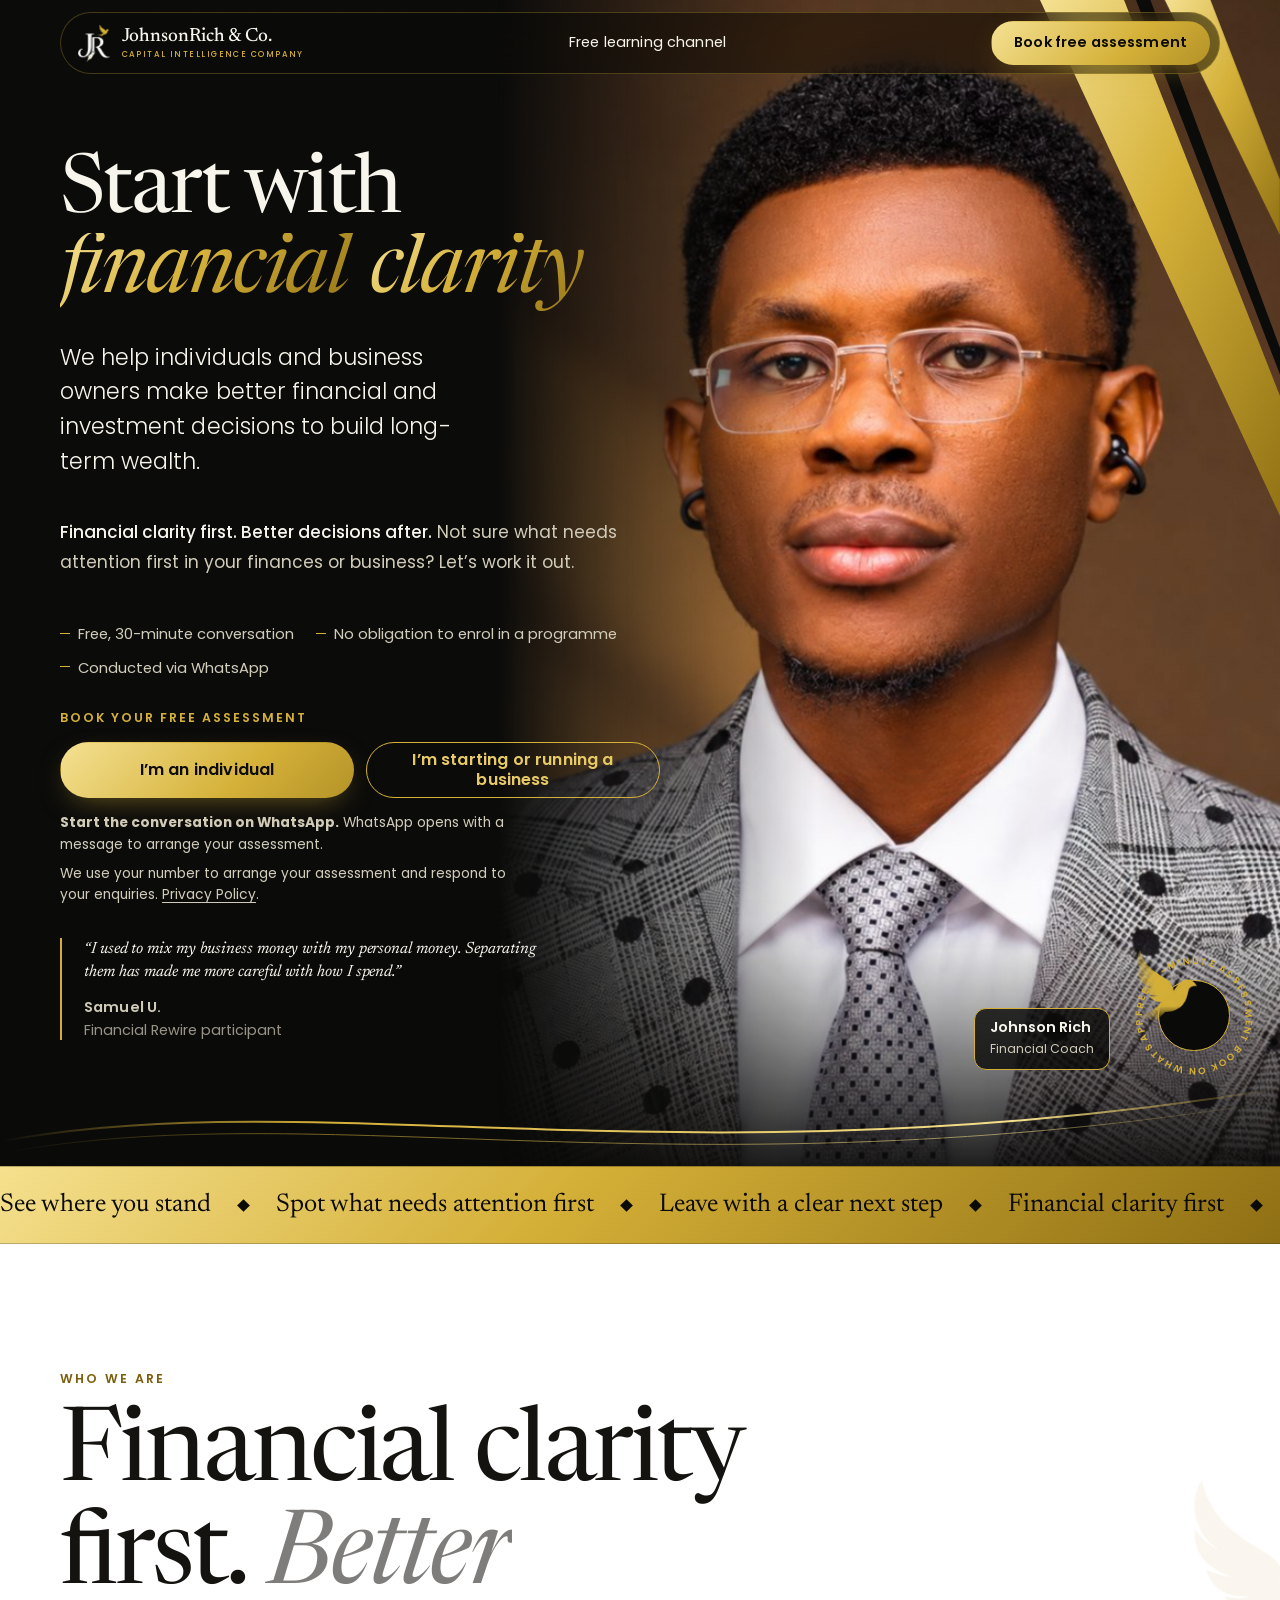
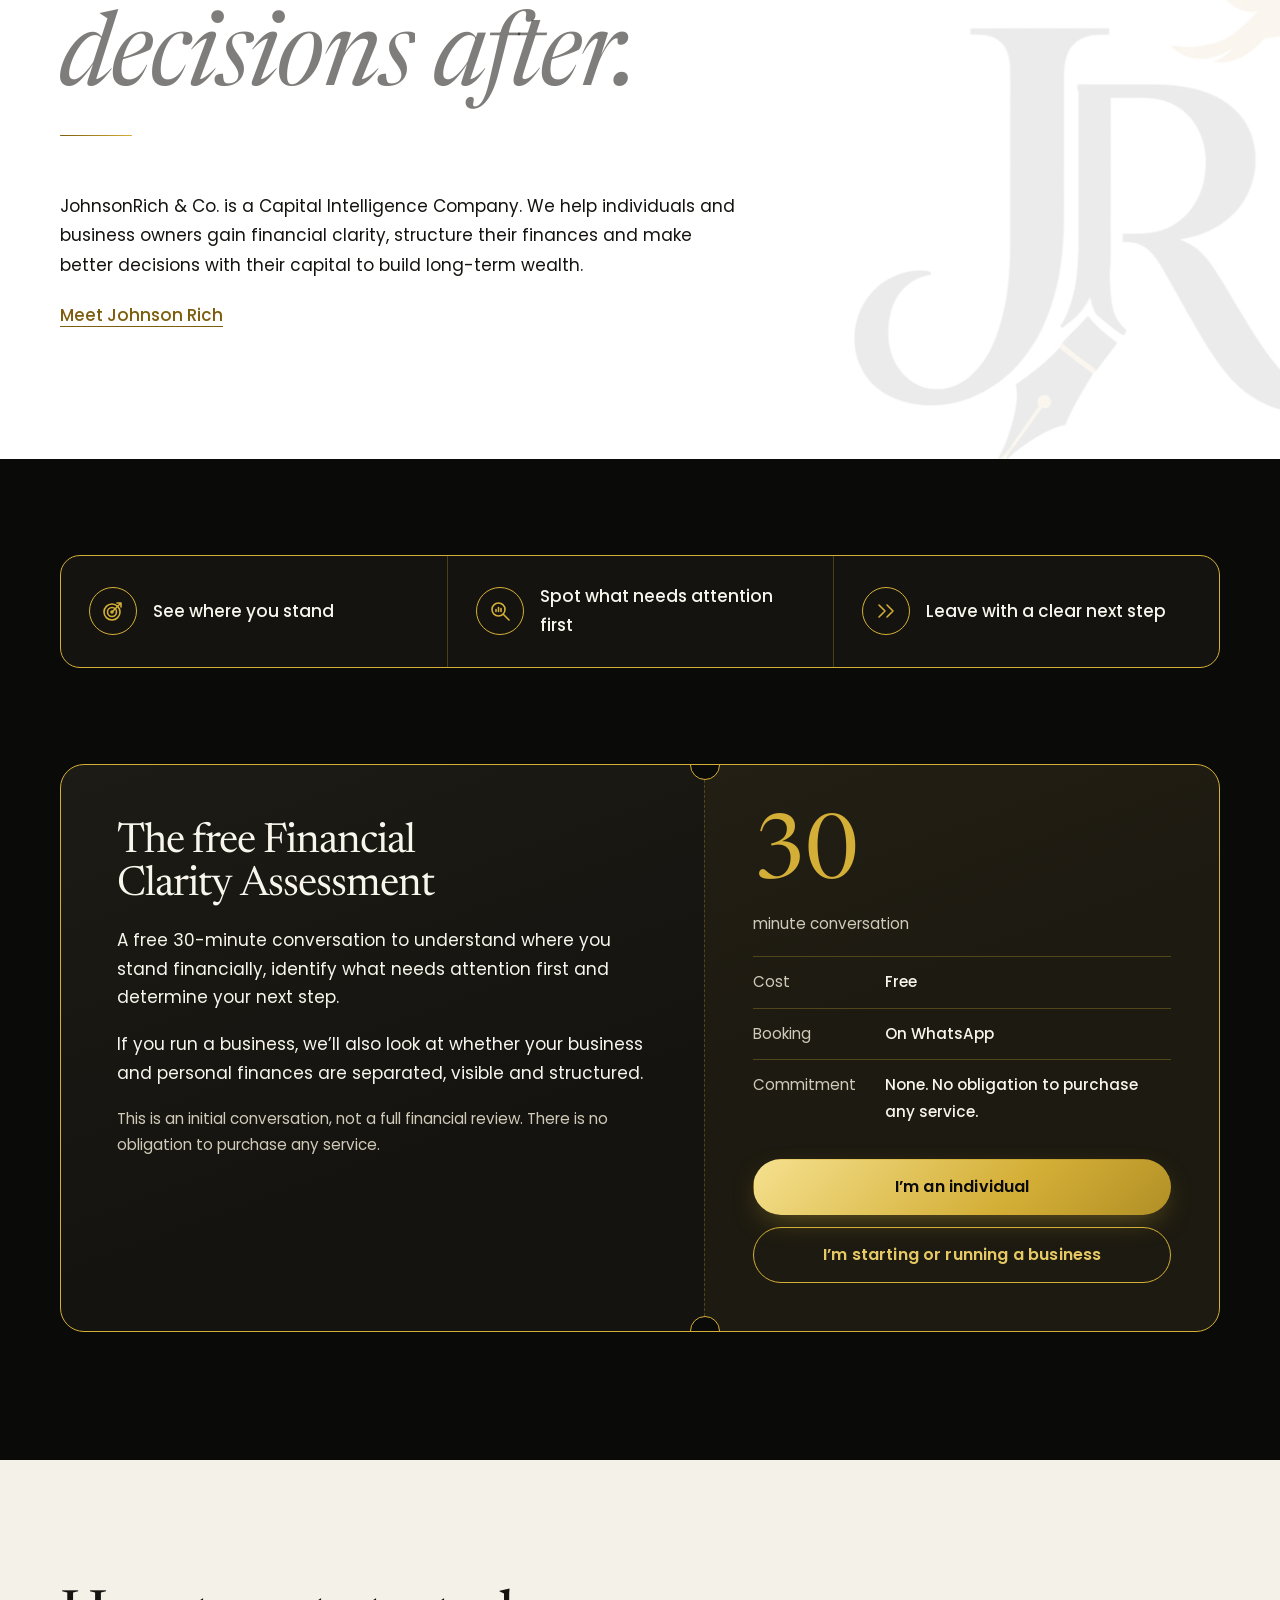
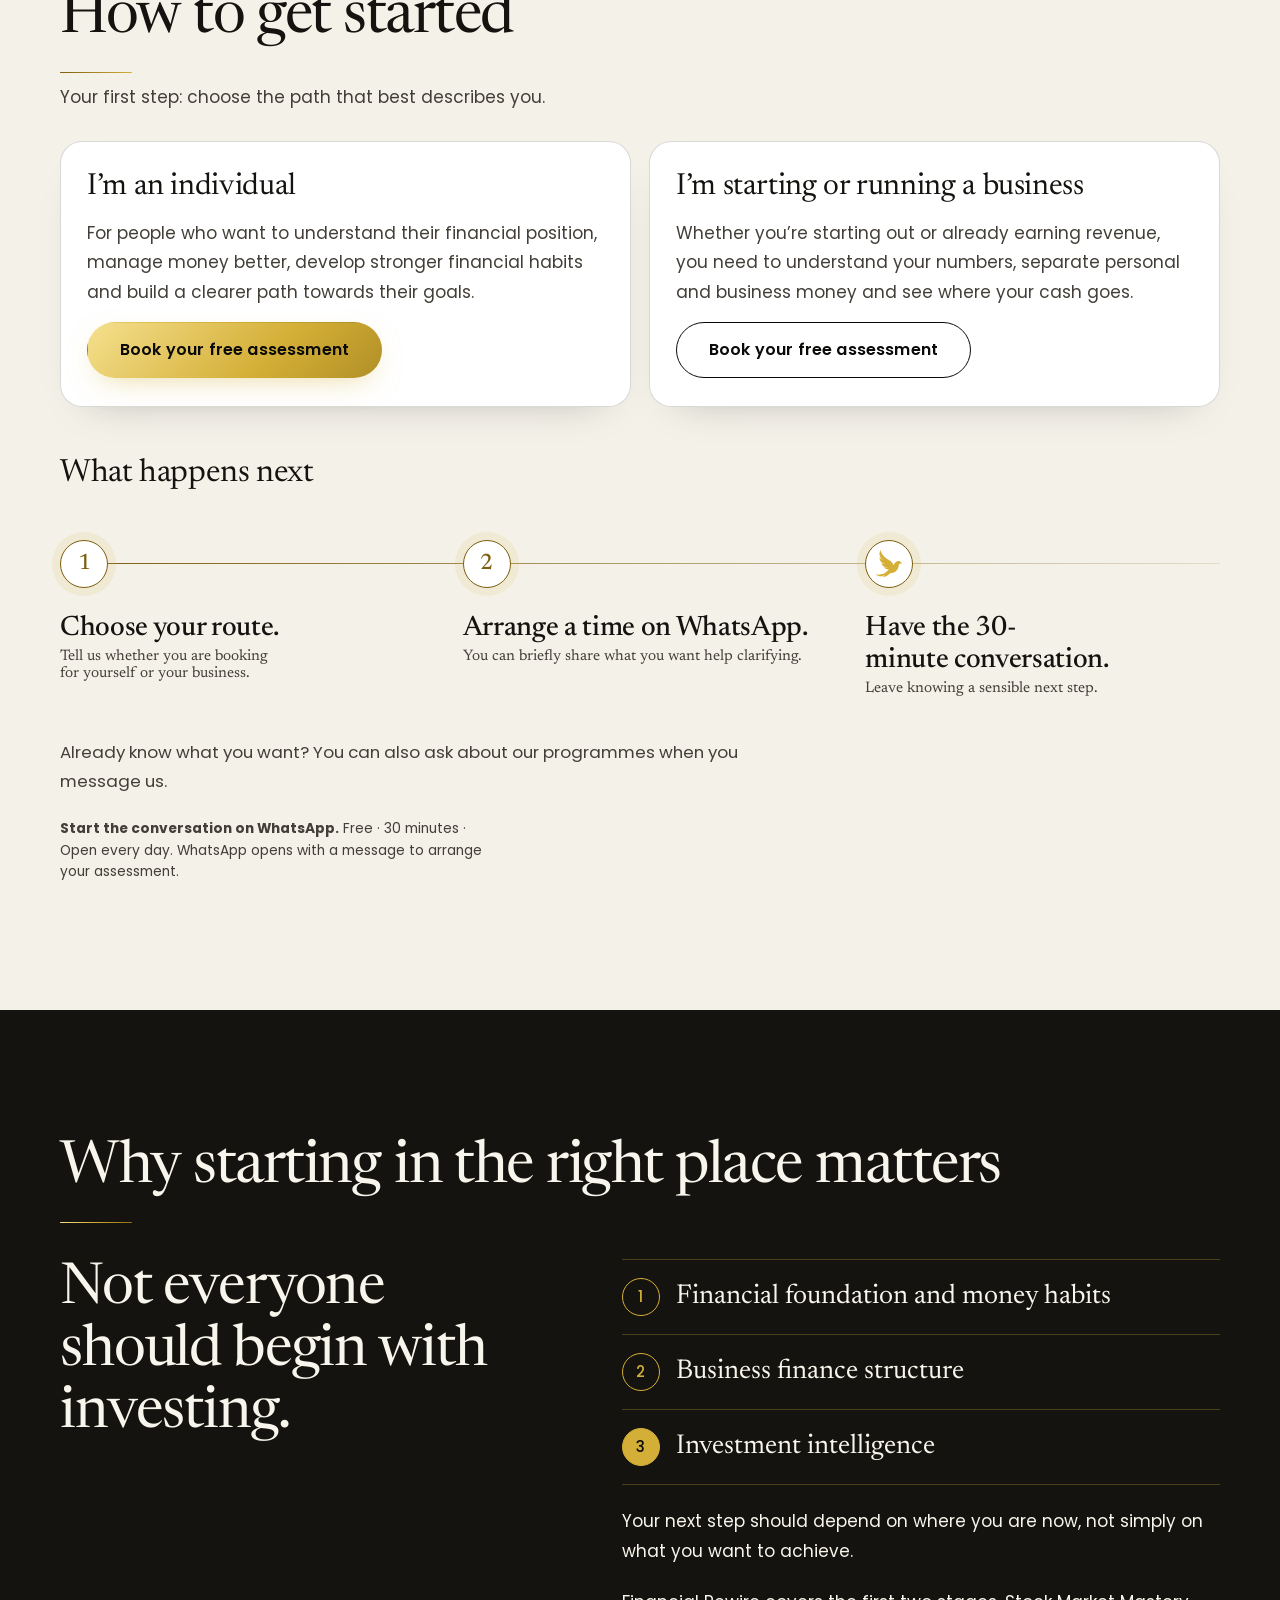
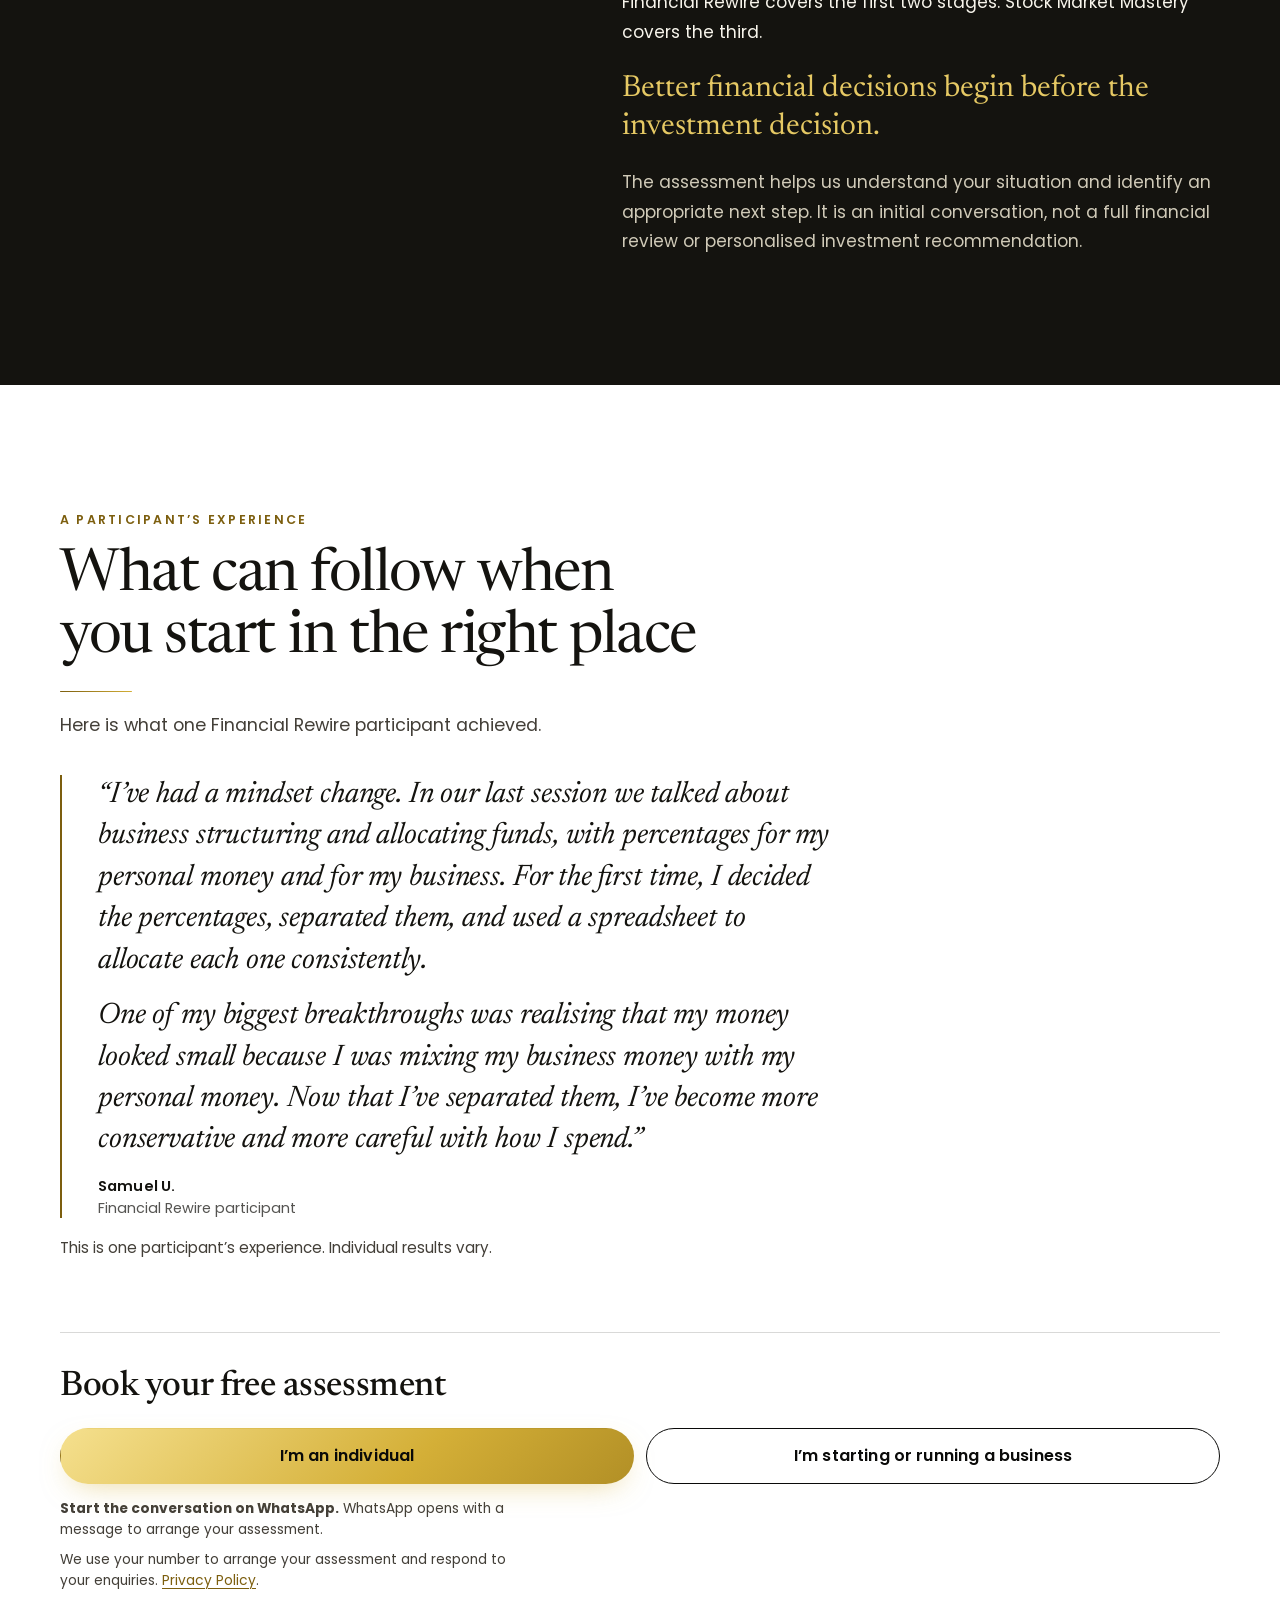
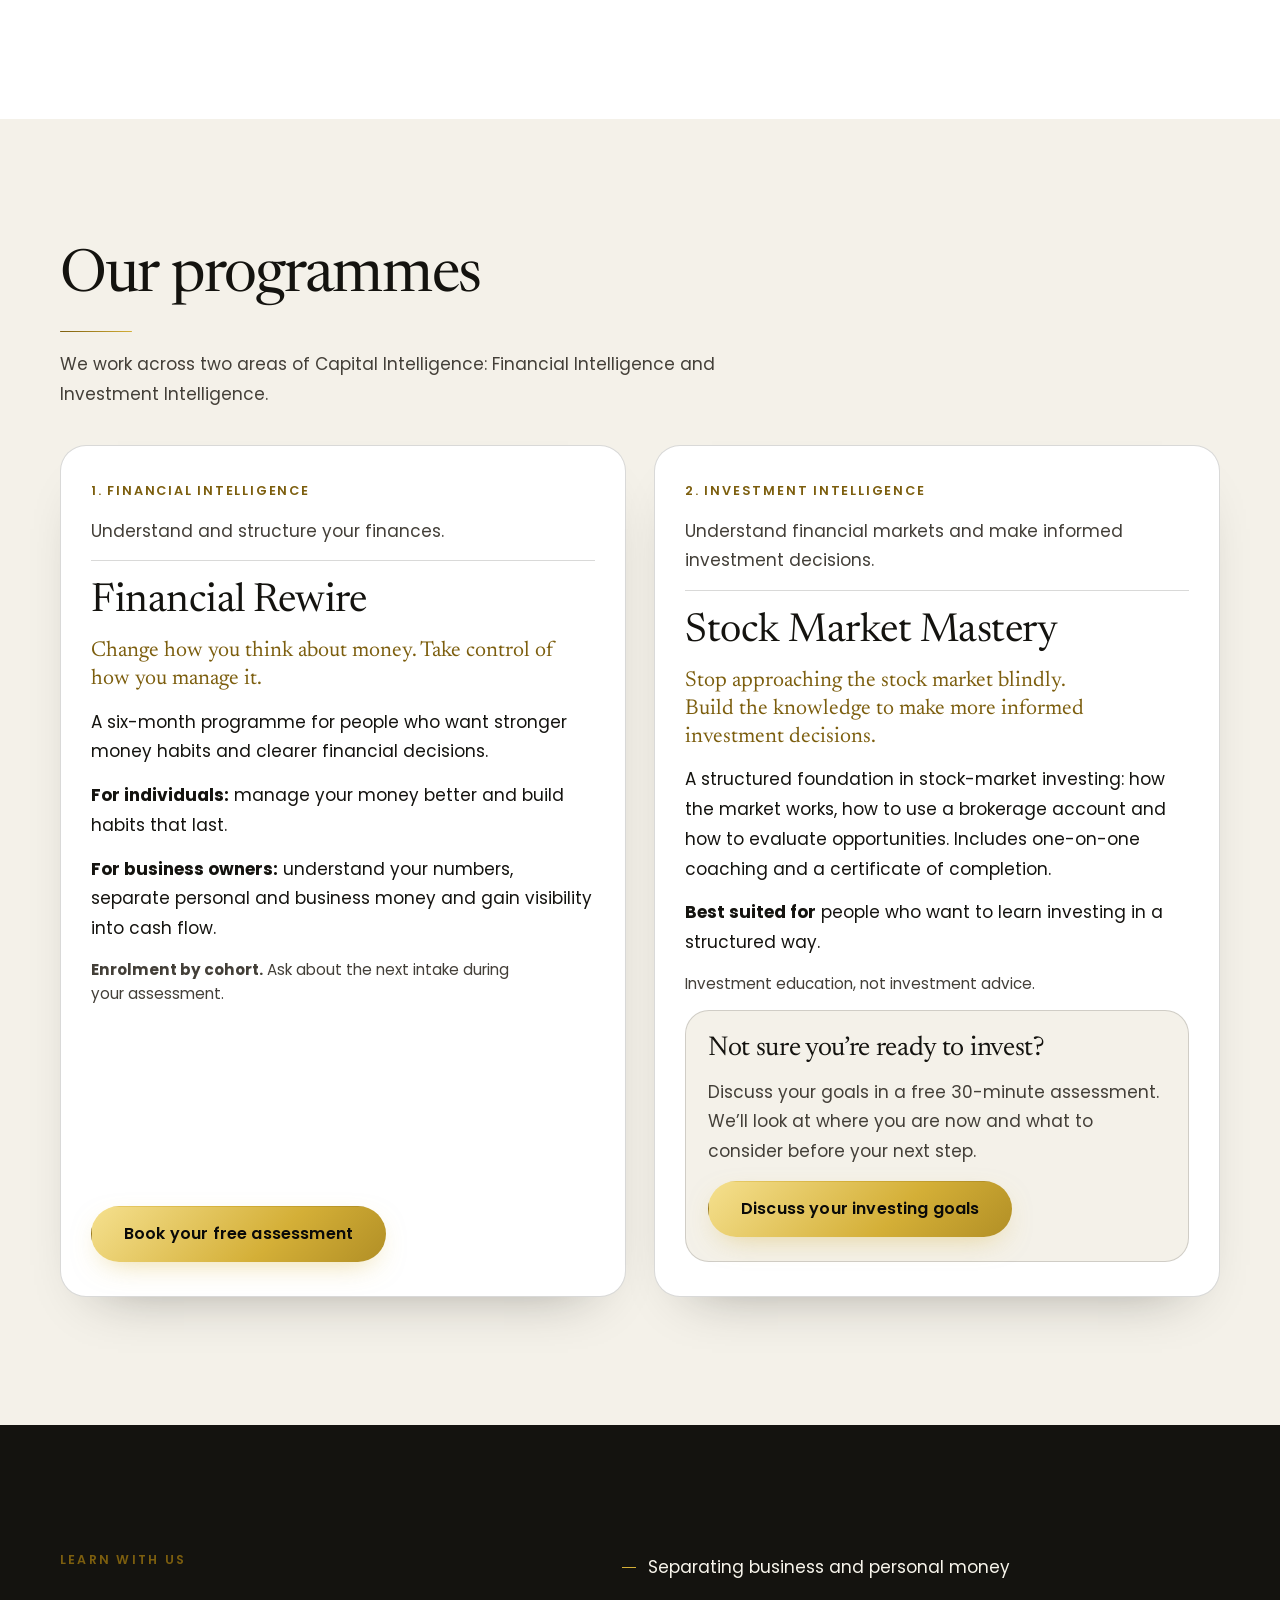
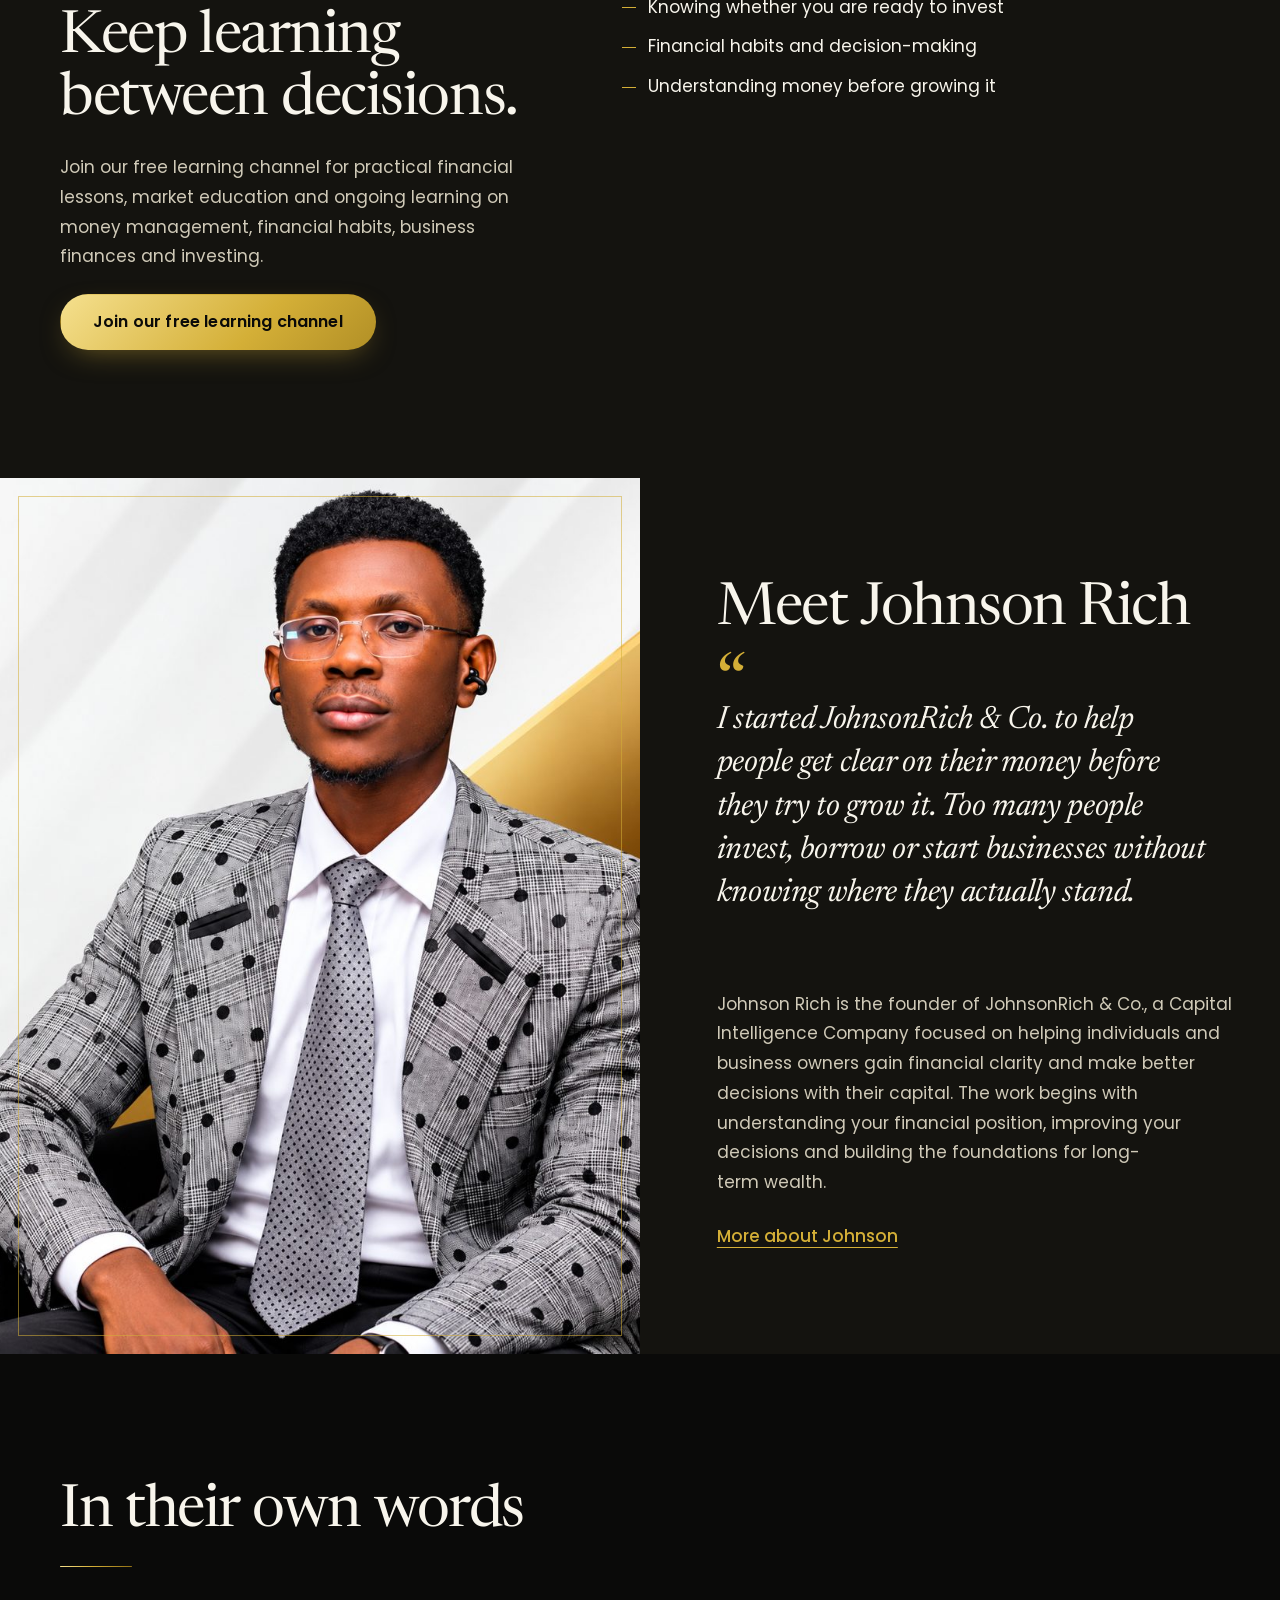
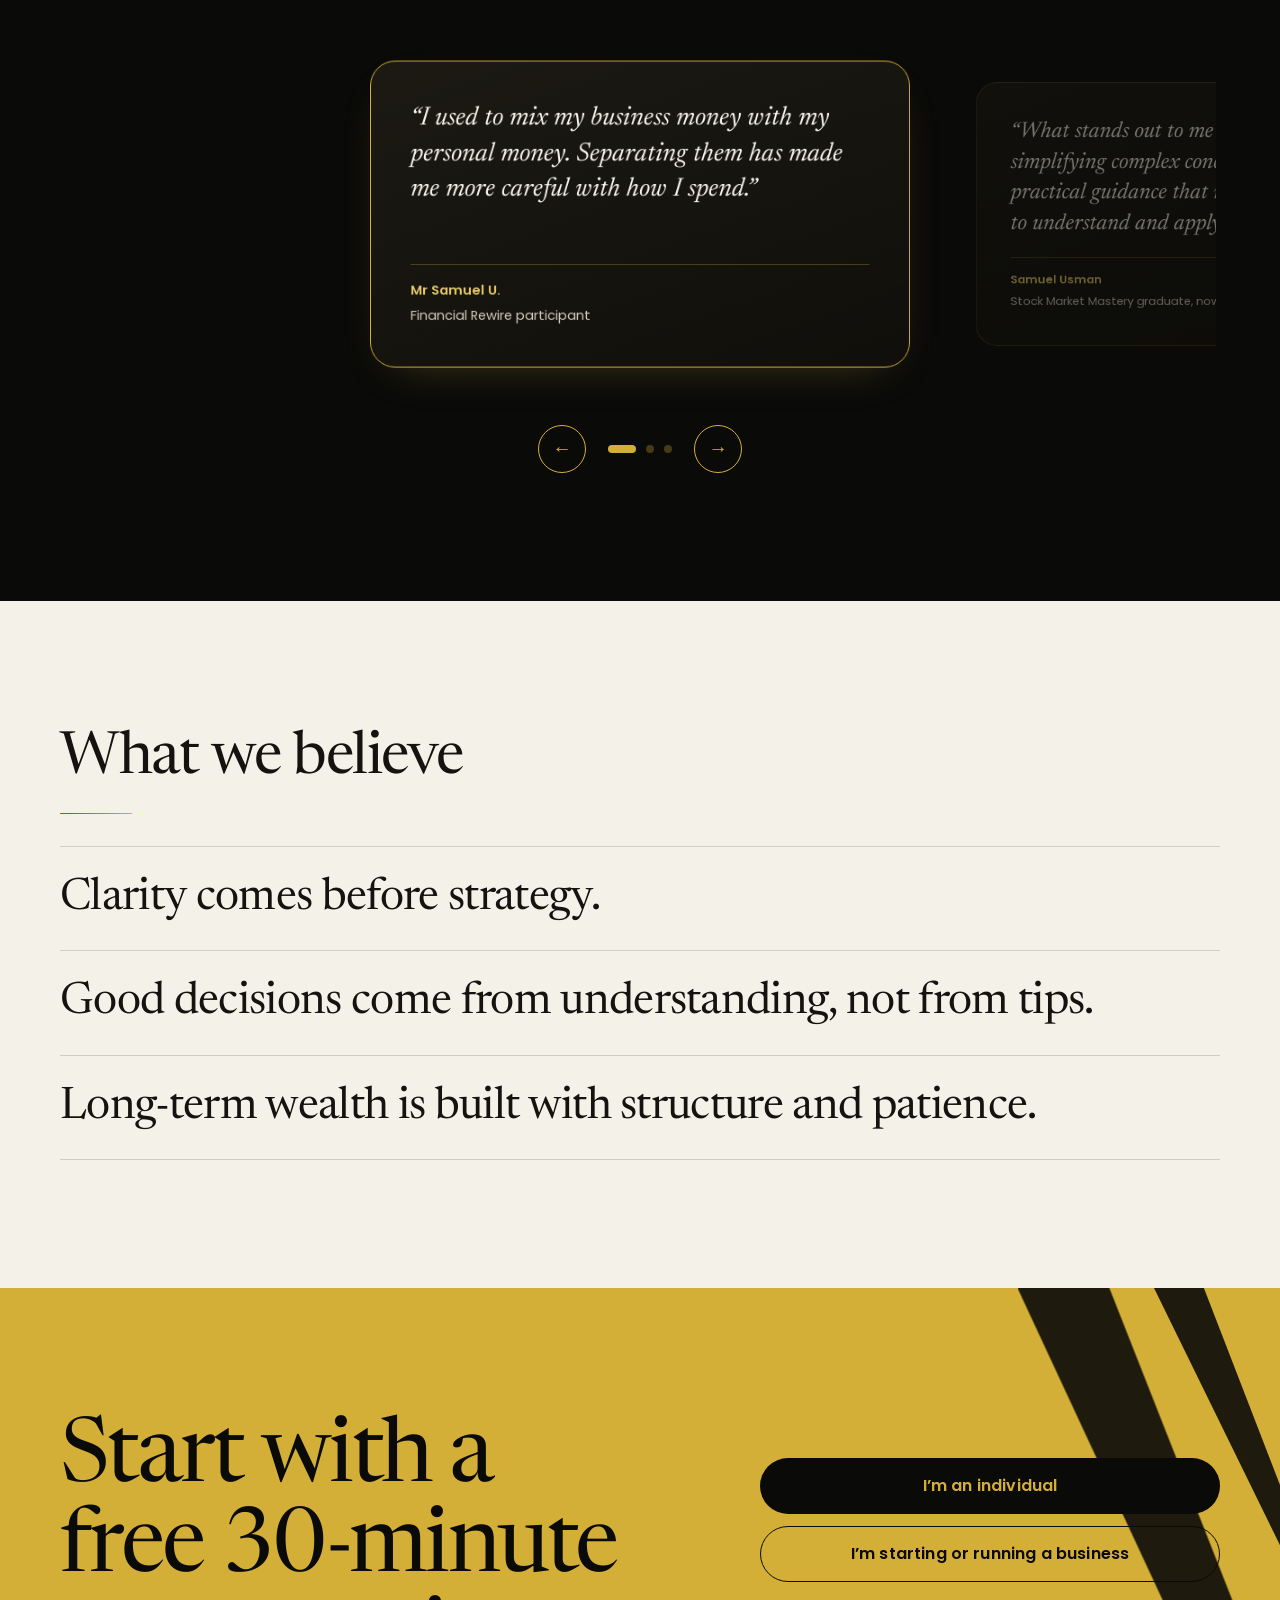
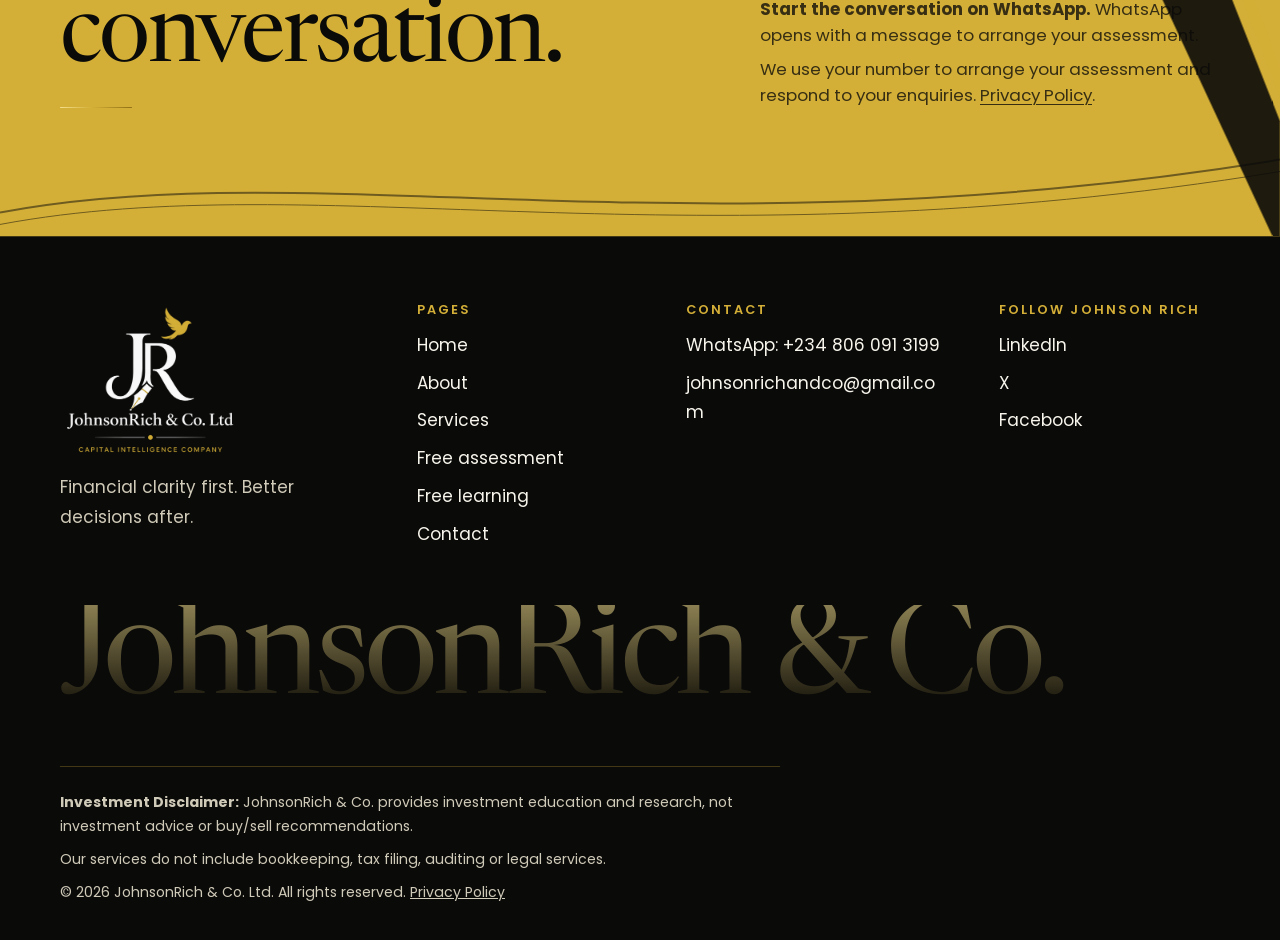
==== commit 19011c32: "Client content revision 2 - services.html: 'Services' -> 'Our programmes', areas renumbered 1/2,   t" ====
--- a/index.html
+++ b/index.html
@@ -174,7 +174,7 @@
           <li><span>3</span>Investment intelligence</li>
         </ol>
         <p>Your next step should depend on where you are now, not simply on what you want to achieve.</p>
-        <p>Financial Rewire covers the first two stages. Stock Market Mastery, including AI Economics for Investors, covers the third.</p>
+        <p>Financial Rewire covers the first two stages. Stock Market Mastery covers the third.</p>
         <p class="why__close">Better financial decisions begin before the investment decision.</p>
         <p class="muted">The assessment helps us understand your situation and identify an appropriate next step. It is an initial conversation, not a full financial review or personalised investment recommendation.</p>
       </div>
@@ -198,72 +198,9 @@
 <div data-sec="services">
 <section class="band band--paper2" id="services">
   <div class="wrap">
-    <p class="eyebrow">Our programmes</p>
-    <h2>Where the conversation can lead</h2>
-    <p class="measure rows__lead">We work across two areas of Capital Intelligence: Financial Intelligence and Investment Intelligence. The assessment helps identify the right starting point for you.</p>
-    <div class="rows">
-      <a class="row" href="services.html">
-        <span class="row__group">Financial Intelligence</span>
-        <span class="row__name">Financial Rewire</span>
-        <span class="row__desc">Change how you think about money. Take control of how you manage it.</span>
-        <span class="row__go"><svg viewBox="0 0 24 24" aria-hidden="true"><path d="M5 12h14M13 6l6 6-6 6"/></svg></span>
-      </a>
-      <a class="row" href="services.html">
-        <span class="row__group">Investment Intelligence</span>
-        <span class="row__name">Stock Market Mastery</span>
-        <span class="row__desc">Stop approaching the stock market blindly. Build the knowledge to make more informed investment decisions.</span>
-        <span class="row__go"><svg viewBox="0 0 24 24" aria-hidden="true"><path d="M5 12h14M13 6l6 6-6 6"/></svg></span>
-      </a>
-      <a class="row row--sub" href="services.html">
-        <span class="row__group">Within Stock Market Mastery</span>
-        <span class="row__name">AI Economics for Investors</span>
-        <span class="row__desc">An advanced Investment Intelligence programme exploring how artificial intelligence is reshaping the economy and what those changes may mean for investors.</span>
-        <span class="row__go"><svg viewBox="0 0 24 24" aria-hidden="true"><path d="M5 12h14M13 6l6 6-6 6"/></svg></span>
-      </a>
-    </div>
-    <aside class="ready"><h3>Not sure you&rsquo;re ready to invest?</h3><p>Discuss your goals in a free 30-minute assessment. We&rsquo;ll look at where you are now and what to consider before your next step.</p><a class="btn" href="https://wa.link/6tuh9m" target="_blank" rel="noopener" data-track="assessment_investing">Discuss your investing goals</a></aside>
-  </div>
-</section></div>
-<div data-sec="meet">
-<section class="panel-split" id="meet">
-  <div class="panel-split__img">
-    <img src="assets/johnson-studio.jpg" alt="Johnson Rich in a grey patterned blazer and tie" width="900" height="1126" loading="lazy">
-  </div>
-  <div class="panel-split__body">
-    <h2>Meet Johnson Rich</h2>
-    <blockquote class="quote">I started JohnsonRich &amp; Co. to help people get clear on their money before they try to grow it. Too many people invest, borrow or start businesses without knowing where they actually stand.</blockquote>
-    <p class="cite"><strong>Johnson Rich</strong>, Financial Coach and Founder, JohnsonRich &amp; Co.</p>
-    <p class="bio">Johnson Rich is the founder of JohnsonRich &amp; Co., a Capital Intelligence Company focused on helping individuals and business owners gain financial clarity and make better decisions with their capital. The work begins with understanding your financial position, improving your decisions and building the foundations for long-term wealth.</p>
-    <p><a class="text-link" href="about.html">More about Johnson</a></p>
-  </div>
-</section></div>
-<div data-sec="proof">
-<section class="band band--ink proof" id="proof" aria-roledescription="carousel" aria-label="Testimonials">
-  <div class="wrap">
-    <h2>In their own words</h2>
-  </div>
-  <div class="proof__stage">
-    <div class="proof__track" id="proof-track" tabindex="0">
-      <figure class="proof__card"><blockquote><p>&ldquo;I used to mix my business money with my personal money. Separating them has made me more careful with how I spend.&rdquo;</p></blockquote><figcaption><strong>Mr Samuel U.</strong><span>Financial Rewire participant</span></figcaption></figure>
-      <figure class="proof__card"><blockquote><p>&ldquo;What stands out to me is the dedication to simplifying complex concepts and providing practical guidance that makes learning easier to understand and apply.&rdquo;</p></blockquote><figcaption><strong>Samuel Usman</strong><span>Stock Market Mastery graduate, now in Financial Rewire</span></figcaption></figure>
-      <figure class="proof__card"><blockquote><p>&ldquo;Every lesson broadens my perspective and deepens my understanding of wealth creation and financial growth.&rdquo;</p></blockquote><figcaption><strong>Dr Israel Elite</strong><span>De-Elite Opticals LTD</span></figcaption></figure>
-    </div>
-  </div>
-  <div class="wrap proof__ctl">
-    <button type="button" class="proof__btn" id="proof-prev" aria-label="Previous testimonial">&larr;</button>
-    <div class="proof__dots" id="proof-dots" aria-hidden="true"><i></i><i></i><i></i></div>
-    <button type="button" class="proof__btn" id="proof-next" aria-label="Next testimonial">&rarr;</button>
-  </div>
-</section></div>
-<div data-sec="believe">
-<section class="band band--paper2" id="believe">
-  <div class="wrap">
-    <h2>What we believe</h2>
-    <ul class="beliefs">
-      <li>Clarity comes before strategy.</li>
-      <li>Good decisions come from understanding, not from tips.</li>
-      <li>Long-term wealth is built with structure and patience.</li>
-    </ul>
+    <h2>Our programmes</h2>
+    <p class="measure rows__lead">We work across two areas of Capital Intelligence: Financial Intelligence and Investment Intelligence.</p>
+    <div class="progs"><article class="prog" id="financial-intelligence"><p class="tag">1. Financial Intelligence</p><p class="prog__sub">Understand and structure your finances.</p><h3>Financial Rewire</h3><p class="program__hook">Change how you think about money. Take control of how you manage it.</p><p>A six-month programme for people who want stronger money habits and clearer financial decisions.</p><p><strong>For individuals:</strong> manage your money better and build habits that last.</p><p><strong>For business owners:</strong> understand your numbers, separate personal and business money and gain visibility into cash flow.</p><p class="fine"><strong>Enrolment by cohort.</strong> Ask about the next intake during your assessment.</p><a class="btn" href="https://wa.link/sicsiv" target="_blank" rel="noopener" data-track="assessment_individual" data-loc="programmes">Book your free assessment</a></article><article class="prog" id="investment-intelligence"><p class="tag">2. Investment Intelligence</p><p class="prog__sub">Understand financial markets and make informed investment decisions.</p><h3>Stock Market Mastery</h3><p class="program__hook">Stop approaching the stock market blindly. Build the knowledge to make more informed investment decisions.</p><p>A structured foundation in stock-market investing: how the market works, how to use a brokerage account and how to evaluate opportunities. Includes one-on-one coaching and a certificate of completion.</p><p><strong>Best suited for</strong> people who want to learn investing in a structured way.</p><p class="fine">Investment education, not investment advice.</p><aside class="ready"><h3>Not sure you&rsquo;re ready to invest?</h3><p>Discuss your goals in a free 30-minute assessment. We&rsquo;ll look at where you are now and what to consider before your next step.</p><a class="btn" href="https://wa.link/6tuh9m" target="_blank" rel="noopener" data-track="assessment_investing">Discuss your investing goals</a></aside></article></div>
   </div>
 </section></div>
 <div data-sec="learn">
@@ -283,6 +220,48 @@
     </ul>
   </div>
 </section></div>
+<div data-sec="meet">
+<section class="panel-split" id="meet">
+  <div class="panel-split__img">
+    <img src="assets/johnson-studio.jpg" alt="Johnson Rich in a grey patterned blazer and tie" width="900" height="1126" loading="lazy">
+  </div>
+  <div class="panel-split__body">
+    <h2>Meet Johnson Rich</h2>
+    <blockquote class="quote">I started JohnsonRich &amp; Co. to help people get clear on their money before they try to grow it. Too many people invest, borrow or start businesses without knowing where they actually stand.</blockquote>
+    <p class="cite"><strong>Johnson Rich</strong>, Financial Coach and Founder, JohnsonRich &amp; Co.</p>
+    <p class="bio">Johnson Rich is the founder of JohnsonRich &amp; Co., a Capital Intelligence Company focused on helping individuals and business owners gain financial clarity and make better decisions with their capital. The work begins with understanding your financial position, improving your decisions and building the foundations for long-term wealth.</p>
+    <p><a class="text-link" href="about.html">More about Johnson</a></p>
+  </div>
+</section></div>
+<div data-sec="proof">
+<section class="band band--ink proof" id="proof" aria-roledescription="carousel" aria-label="Testimonials">
+  <div class="wrap">
+    <h2>In their own words</h2>
+  </div>
+  <div class="proof__stage">
+    <div class="proof__track" id="proof-track" tabindex="0">
+      <figure class="proof__card"><blockquote><p>&ldquo;I used to mix my business money with my personal money. Separating them has made me more careful with how I spend.&rdquo;</p></blockquote><figcaption><strong>Mr Samuel U.</strong><span>Financial Rewire participant</span></figcaption></figure>
+      <figure class="proof__card"><blockquote><p>&ldquo;What stands out to me is the dedication to simplifying complex concepts and providing practical guidance that makes learning easier to understand and apply.&rdquo;</p></blockquote><figcaption><strong>Samuel Usman</strong><span>Stock Market Mastery graduate, now in Financial Rewire</span></figcaption></figure>
+      <figure class="proof__card"><blockquote><p>&ldquo;Every lesson broadens my perspective and deepens my understanding of wealth creation and financial growth.&rdquo;</p></blockquote><figcaption><strong>Dr Israel Elite</strong><span>De-Elite Opticals LTD</span></figcaption></figure>
+    </div>
+  </div>
+  <div class="wrap proof__ctl">
+    <button type="button" class="proof__btn" id="proof-prev" aria-label="Previous testimonial">&larr;</button>
+    <div class="proof__dots" id="proof-dots" aria-hidden="true"><i></i><i></i><i></i></div>
+    <button type="button" class="proof__btn" id="proof-next" aria-label="Next testimonial">&rarr;</button>
+  </div>
+</section></div>
+<div data-sec="believe">
+<section class="band band--paper2" id="believe">
+  <div class="wrap">
+    <h2>What we believe</h2>
+    <ul class="beliefs">
+      <li>Clarity comes before strategy.</li>
+      <li>Good decisions come from understanding, not from tips.</li>
+      <li>Long-term wealth is built with structure and patience.</li>
+    </ul>
+  </div>
+</section></div>
 <div data-sec="cta">
 <section class="band band--gold cta">
   <svg class="shards shards--ink" viewBox="0 0 320 520" aria-hidden="true"><path d="M120 0H190L320 330V430Z" fill="url(#goldG)"/><path class="gap" d="M200 0H212L320 290V312Z" fill="#0a0a09"/><path d="M224 0H262L320 150V196Z" fill="url(#goldG)"/></svg>
--- a/css/site.css
+++ b/css/site.css
@@ -939,3 +939,17 @@
 .subprog h3 { margin: 0; font-family: var(--display); font-weight: 400; font-size: clamp(1.4rem, 3vw, 1.8rem); color: var(--on-light); }
 .subprog p { margin: 0; }
 .subprog .tag { color: var(--gold-deep); }
+
+/* two programme cards, side by side (Johnson's layout) */
+.progs { display: grid; gap: 22px; grid-template-columns: minmax(0, 1fr); margin-top: 36px; align-items: stretch; }
+@media (min-width: 900px) { .progs { grid-template-columns: repeat(2, minmax(0, 1fr)); gap: 28px; } }
+.prog { display: flex; flex-direction: column; align-items: flex-start; gap: 14px; padding: 34px 30px; border: 1px solid var(--rule-light); border-radius: 26px; background: #fff; box-shadow: 0 26px 56px -38px rgba(20,19,15,.45); scroll-margin-top: 96px; }
+.prog > p { margin: 0; }
+.prog .tag { color: var(--gold-deep); font-size: .8rem; letter-spacing: .14em; text-transform: uppercase; font-weight: 600; }
+.prog__sub { color: var(--on-light-muted); padding-bottom: 14px; border-bottom: 1px solid var(--rule-light); width: 100%; }
+.prog h3 { margin: 6px 0 0; font-family: var(--display); font-weight: 400; font-size: clamp(1.9rem, 3.6vw, 2.5rem); color: var(--on-light); line-height: 1.05; }
+.prog .program__hook { color: var(--gold-deep); }
+.prog .btn { margin-top: auto; white-space: normal; text-align: center; max-width: 100%; }
+.prog .fine { color: var(--on-light-muted); }
+.prog .ready { margin-top: auto; width: 100%; background: var(--paper-2); box-shadow: none; padding: 24px 22px; }
+.prog .ready h3 { font-size: clamp(1.35rem, 2.6vw, 1.7rem); margin: 0; }
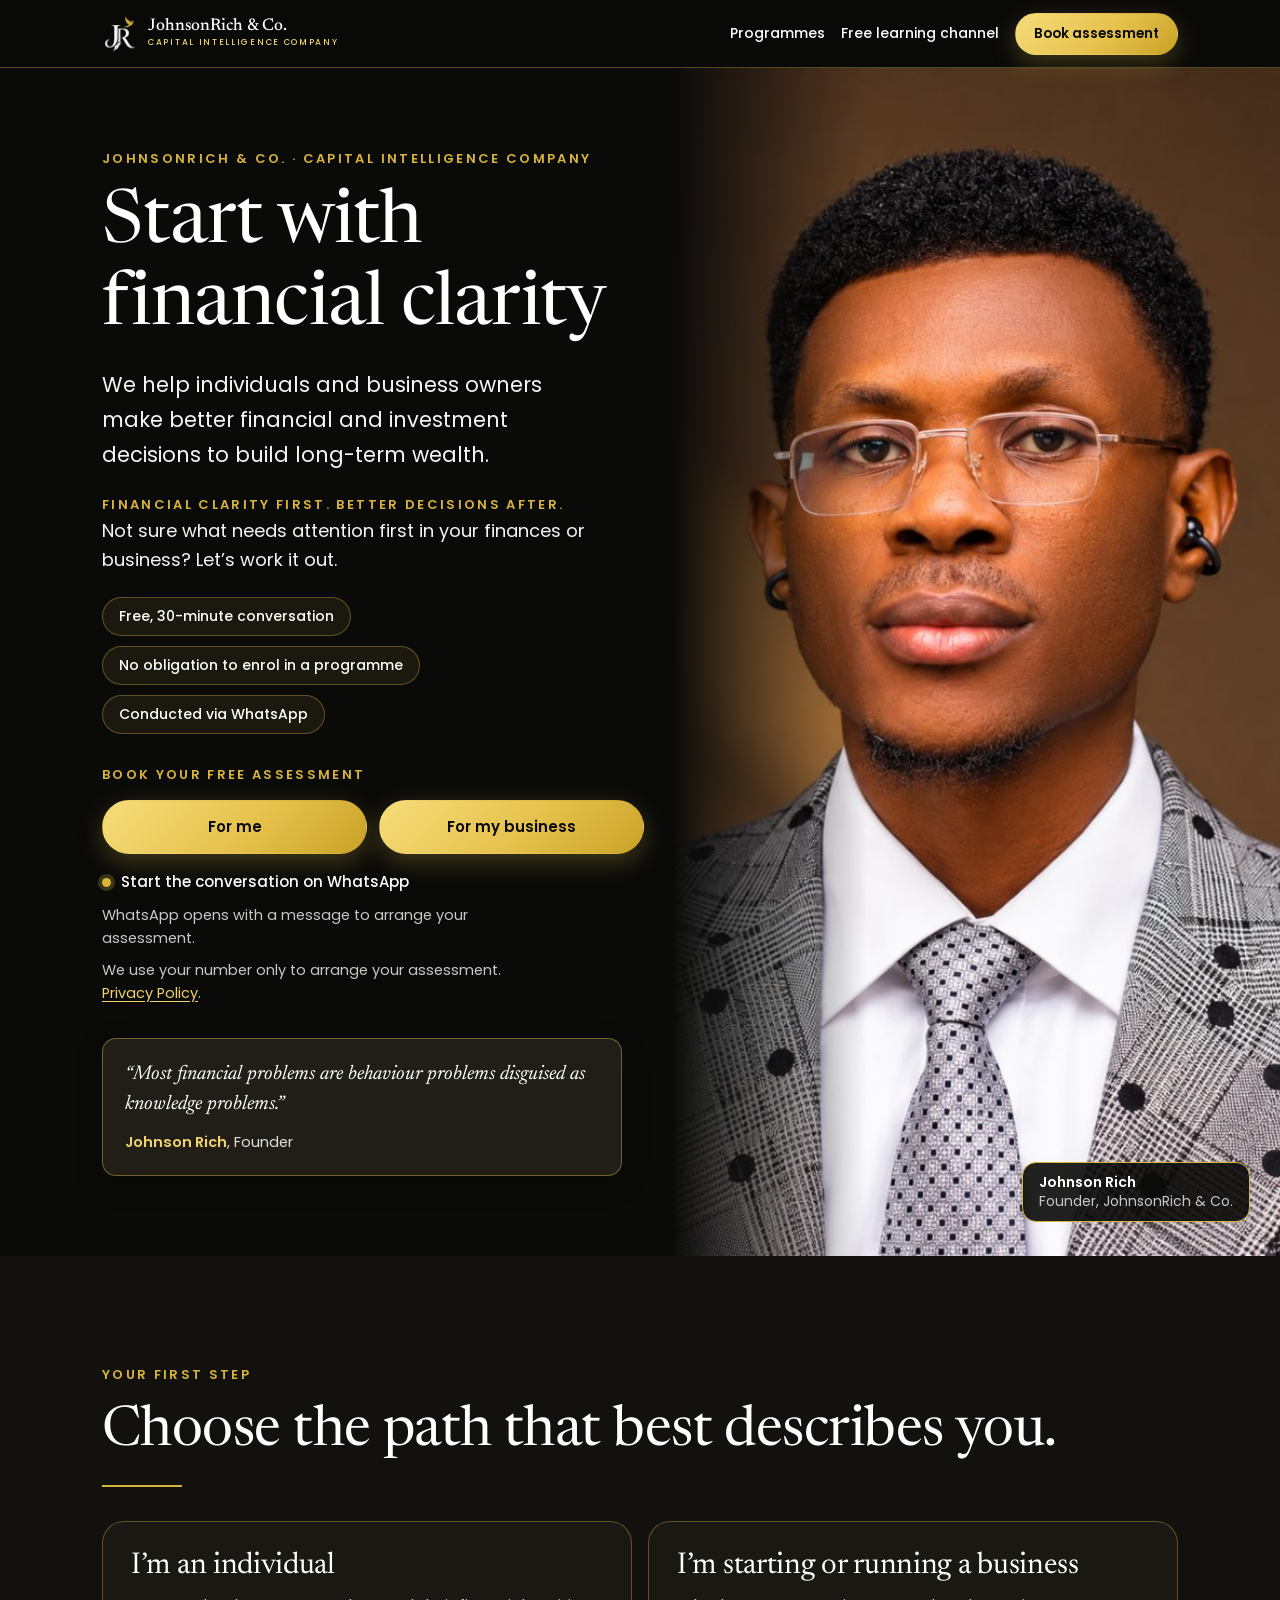
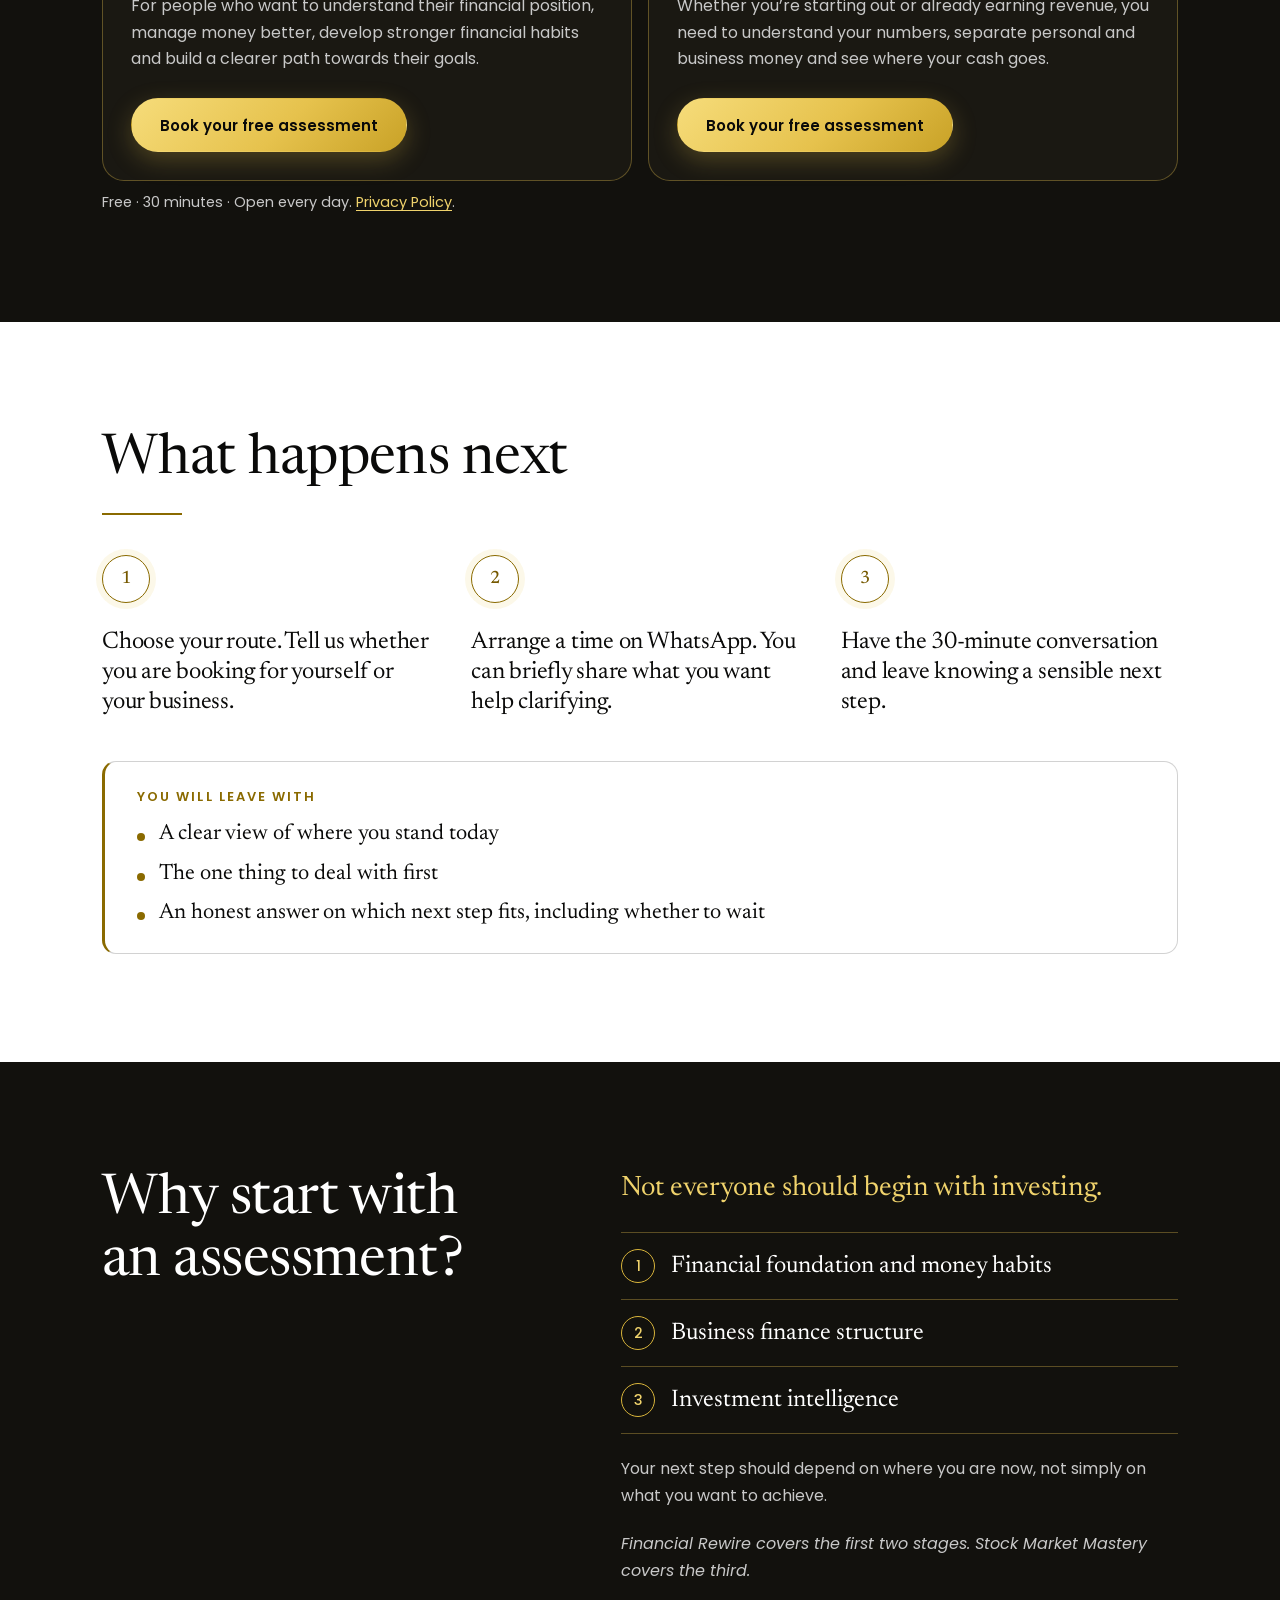
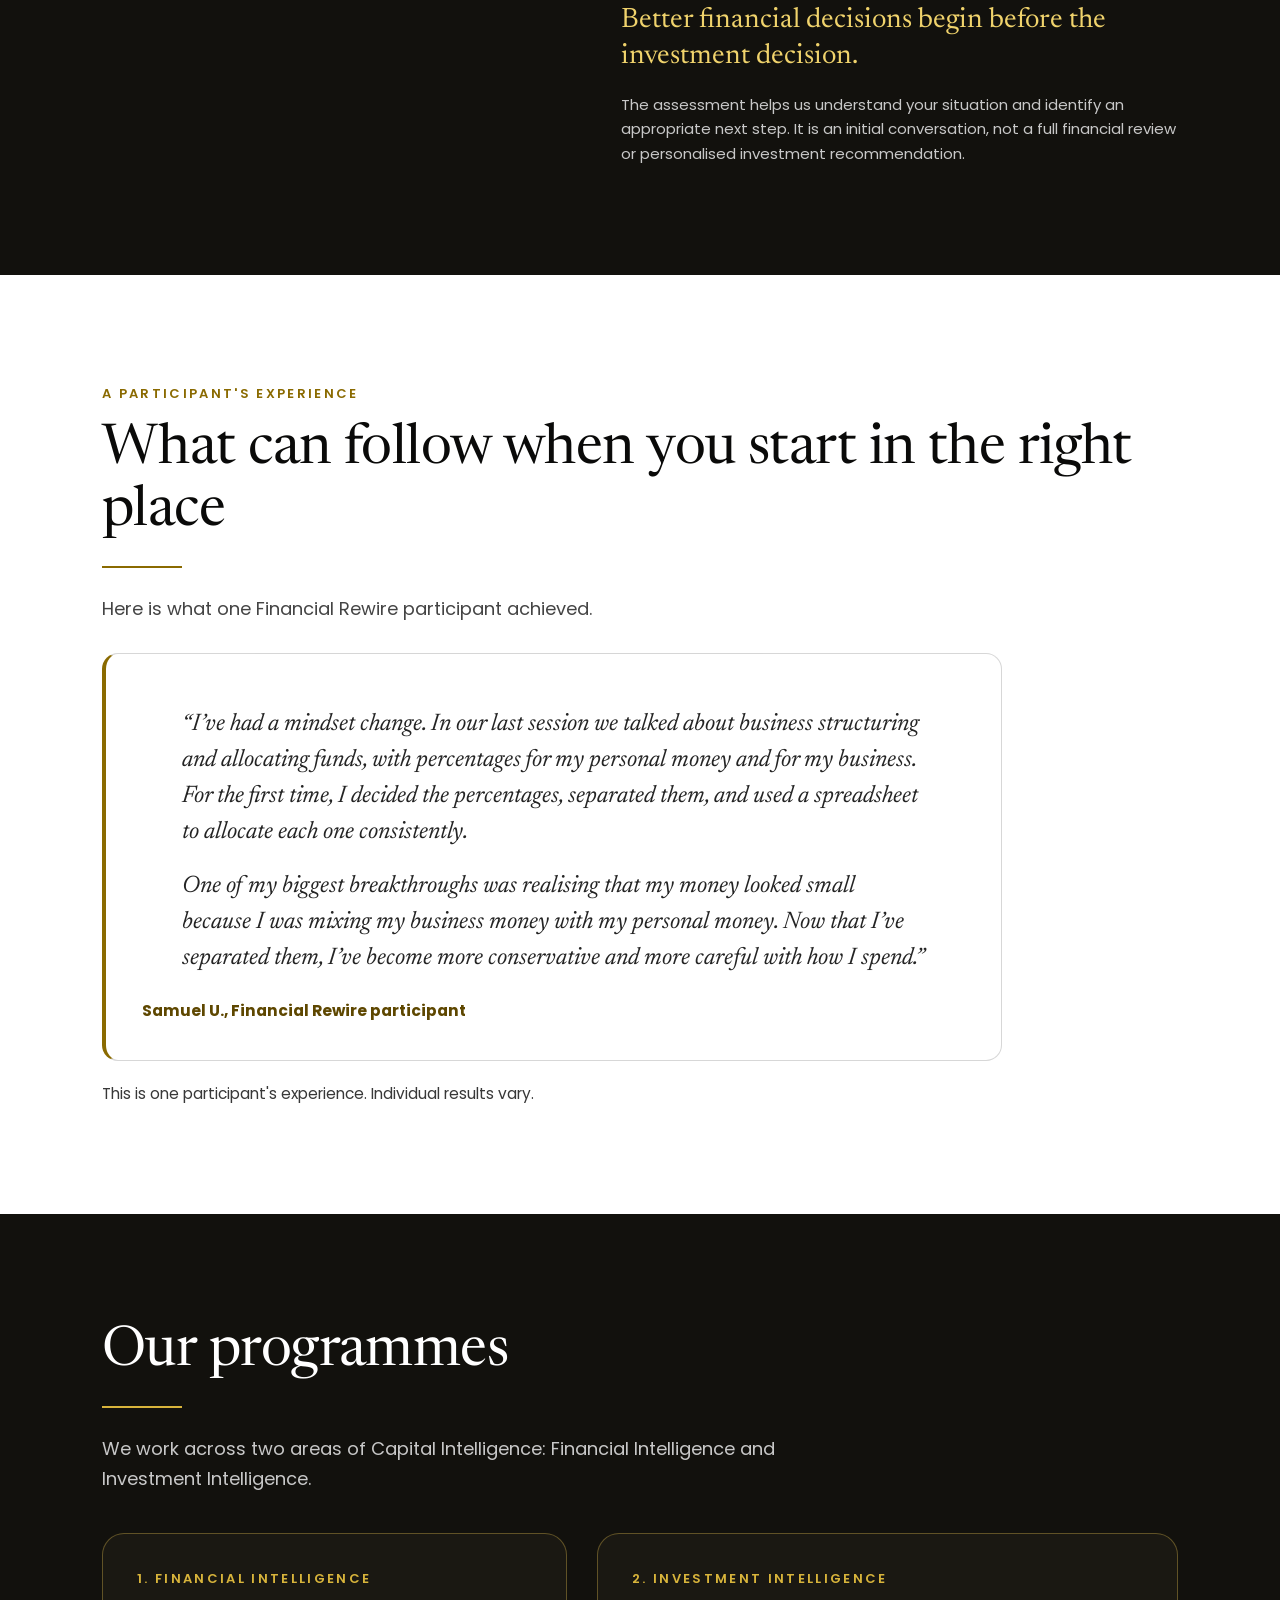
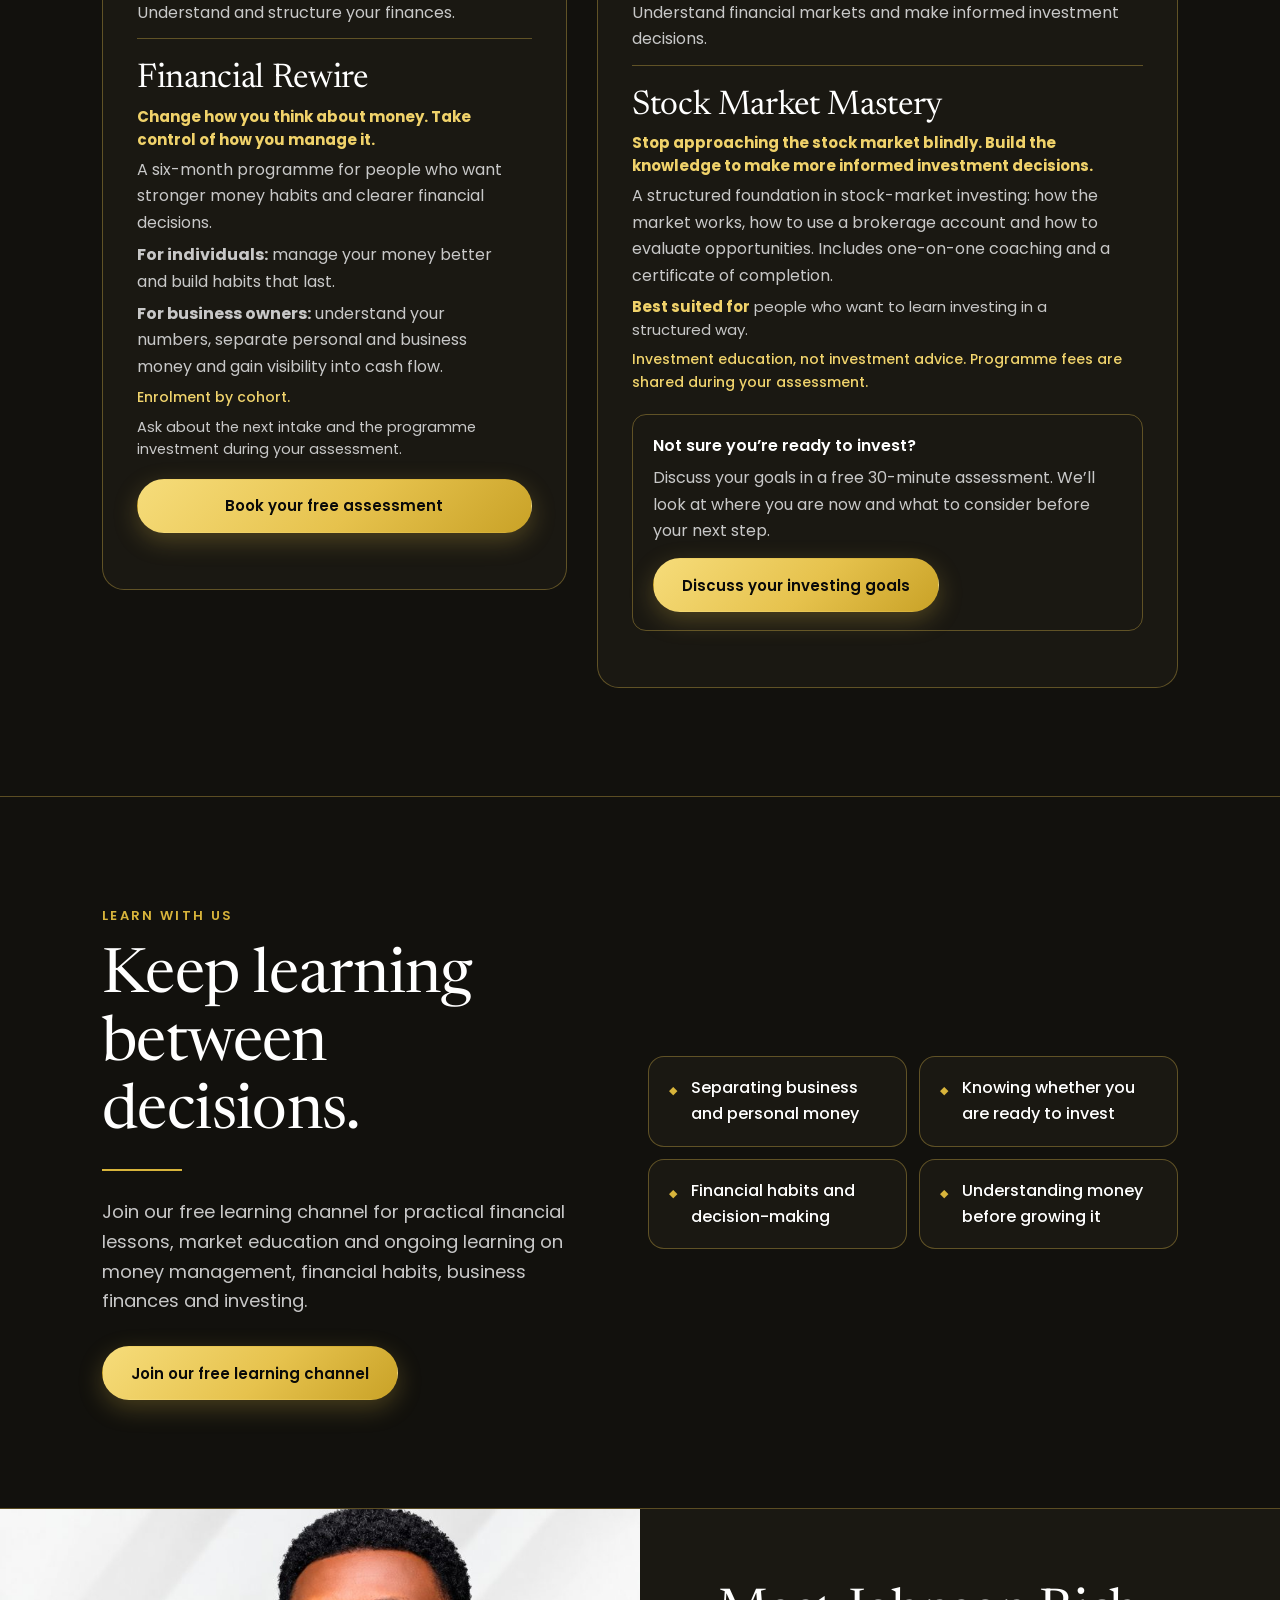
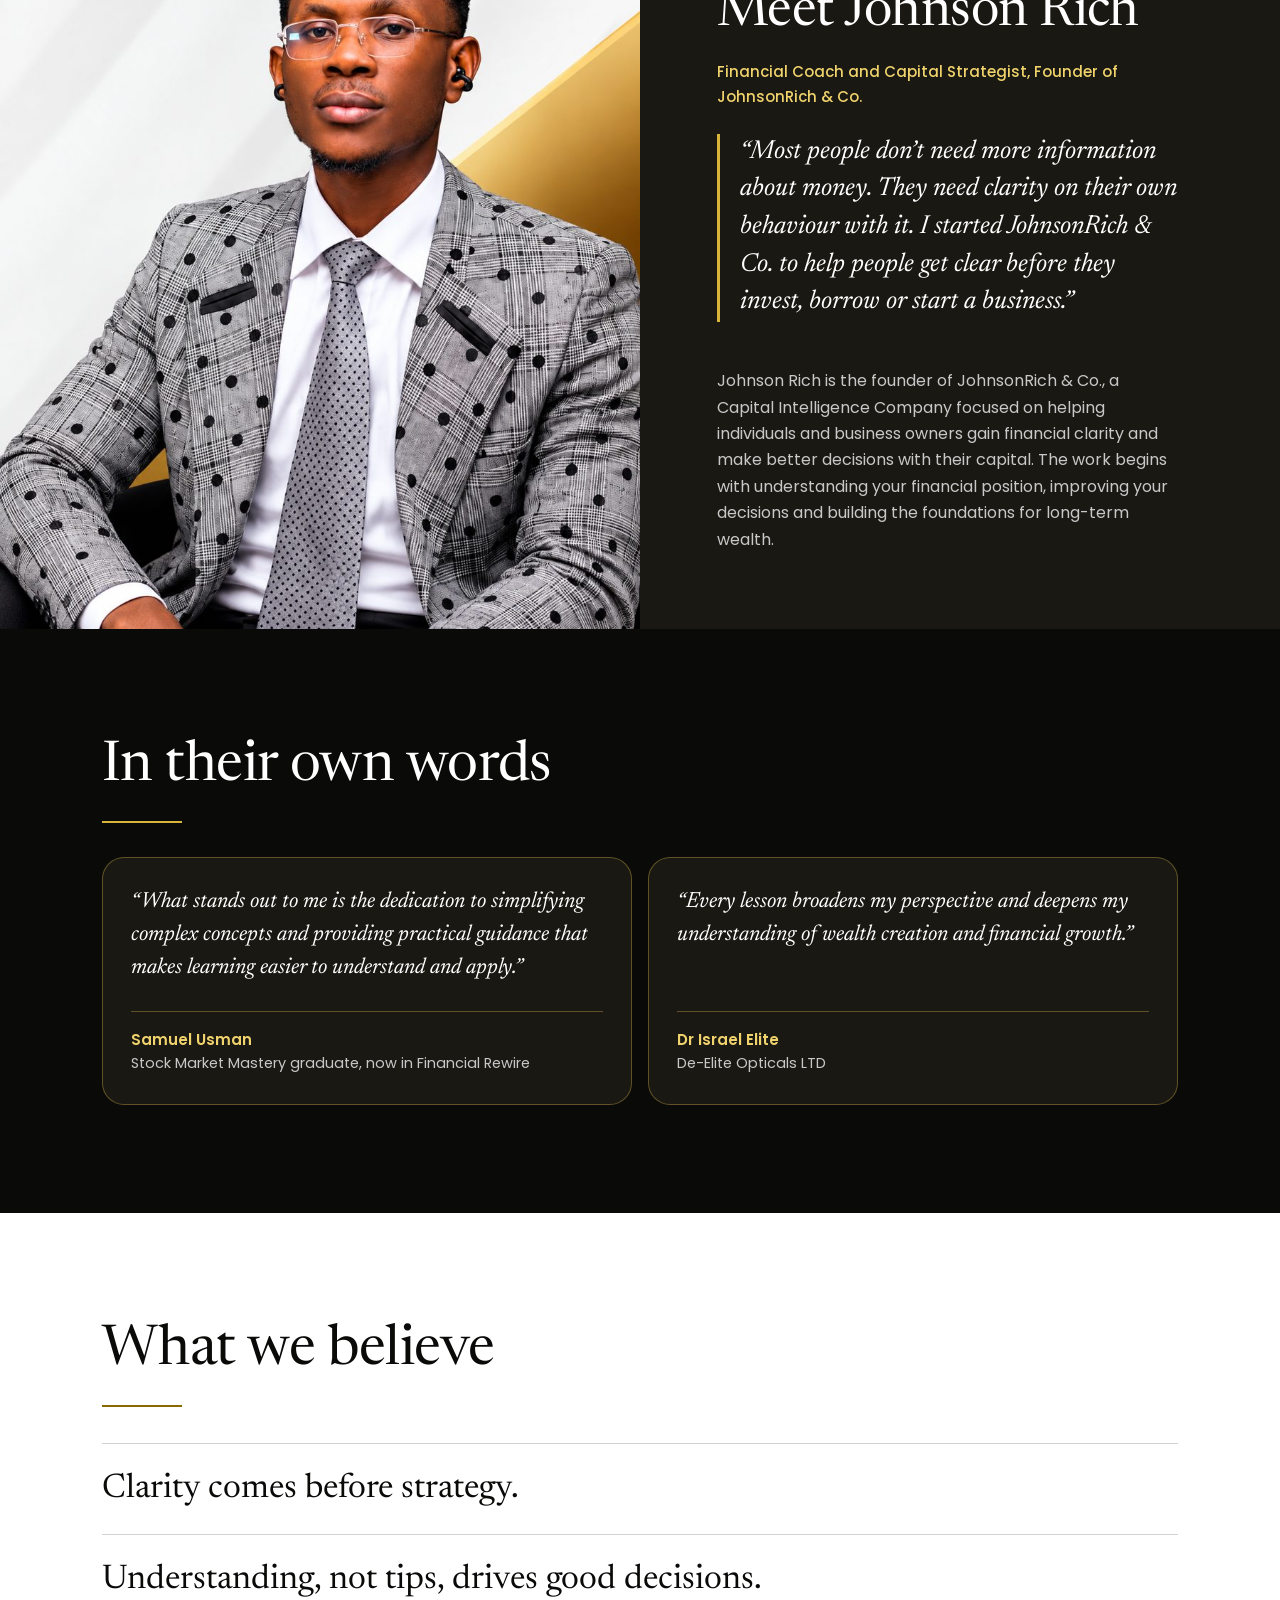
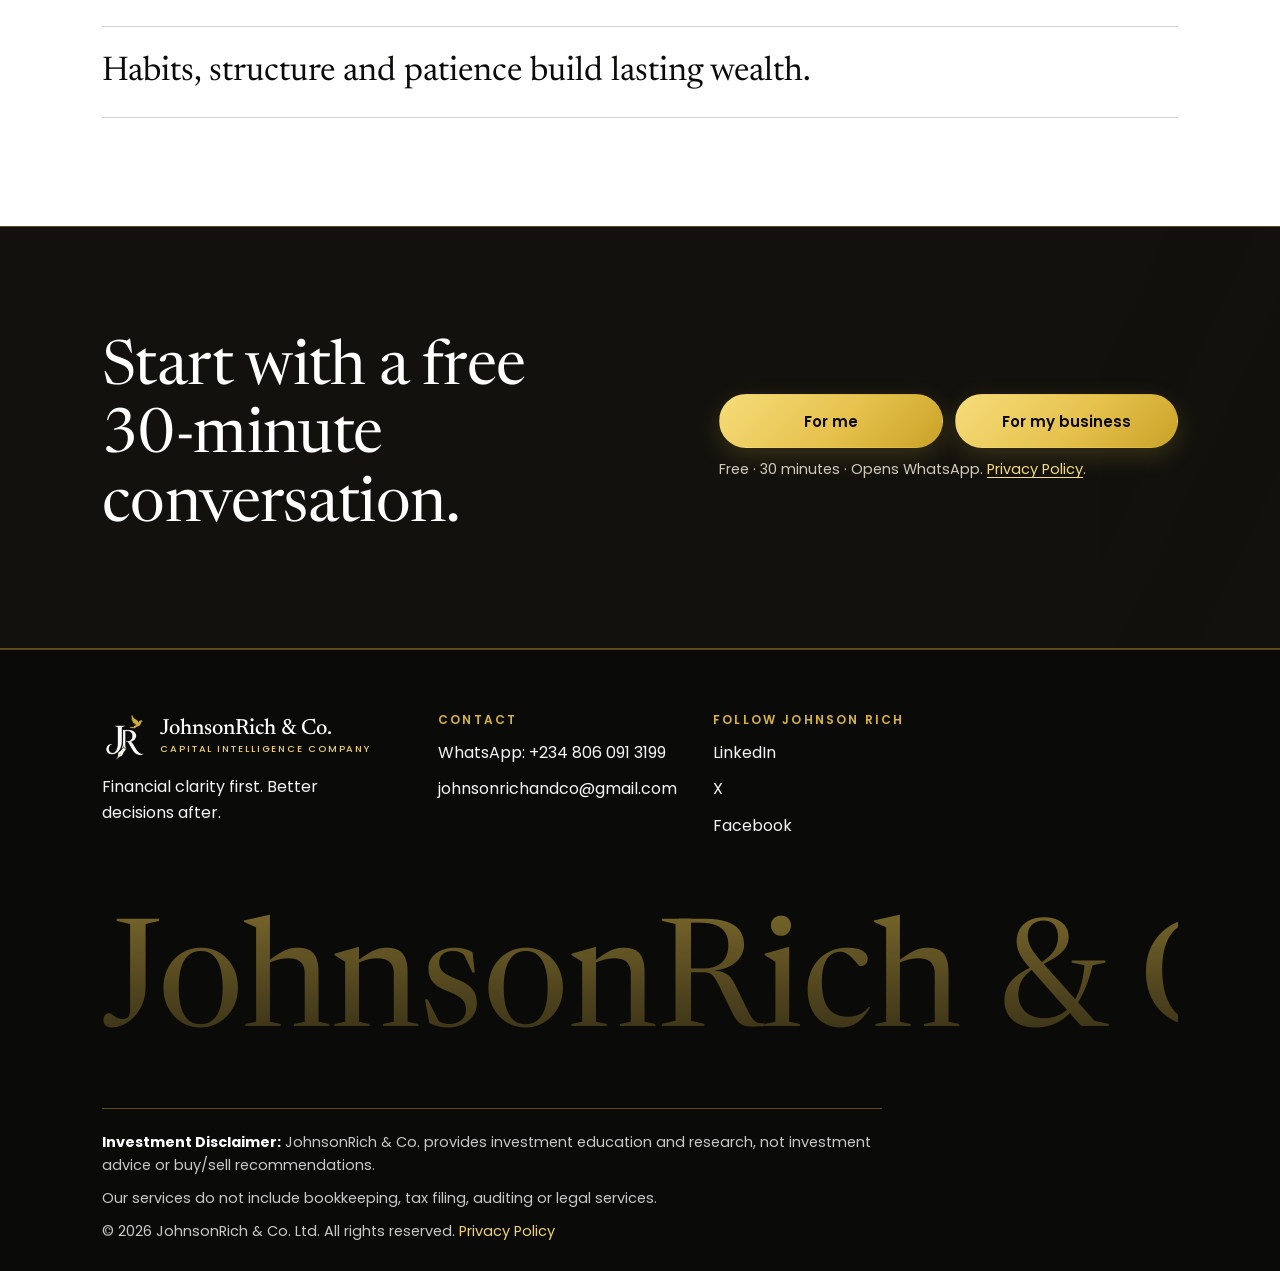
==== commit e1ca0574: "Update homepage from latest Drive version" ====
--- a/index.html
+++ b/index.html
@@ -3,328 +3,778 @@
 <head>
 <meta charset="utf-8">
 <meta name="viewport" content="width=device-width, initial-scale=1, viewport-fit=cover">
-<title>JohnsonRich &amp; Co. | Capital Intelligence Company</title>
-<meta name="description" content="Book a free 30-minute Financial Clarity Assessment with Johnson Rich. See where you stand, spot what needs attention first and leave with a clear next step.">
-<link rel="canonical" href="https://johnsonrich.com/">
-<meta name="robots" content="index, follow, max-image-preview:large">
-<meta name="author" content="Johnson Rich">
+<title>Free Financial Clarity Assessment | JohnsonRich & Co.</title>
+<meta name="description" content="Book a free 30-minute Financial Clarity Assessment with Johnson Rich. Understand your finances, spot what needs attention first and leave with a clear next step.">
+<meta name="theme-color" content="#0a0a09">
+<meta name="robots" content="index, follow">
+<link rel="canonical" href="https://www.johnsonrich.com/">
+<meta property="og:type" content="website">
 <meta property="og:site_name" content="JohnsonRich &amp; Co.">
-<meta property="og:title" content="JohnsonRich &amp; Co. | Capital Intelligence Company">
-<meta property="og:description" content="Book a free 30-minute Financial Clarity Assessment with Johnson Rich. See where you stand, spot what needs attention first and leave with a clear next step.">
-<meta property="og:type" content="website">
-<meta property="og:url" content="https://johnsonrich.com/">
-<meta property="og:image" content="https://johnsonrich.com/assets/og-image.jpg">
+<meta property="og:title" content="Free Financial Clarity Assessment | JohnsonRich & Co.">
+<meta property="og:description" content="Book a free 30-minute Financial Clarity Assessment with Johnson Rich. Understand your finances, spot what needs attention first and leave with a clear next step.">
+<meta property="og:url" content="https://www.johnsonrich.com/">
+<meta property="og:image" content="https://www.johnsonrich.com/assets/og-image.jpg">
 <meta property="og:image:width" content="1200">
 <meta property="og:image:height" content="630">
-<meta property="og:image:alt" content="JohnsonRich &amp; Co., Capital Intelligence Company. Book a free 30-minute Financial Clarity Assessment.">
+<meta property="og:image:alt" content="JohnsonRich &amp; Co. Free Financial Clarity Assessment">
 <meta name="twitter:card" content="summary_large_image">
-<meta name="twitter:title" content="JohnsonRich &amp; Co. | Capital Intelligence Company">
-<meta name="twitter:description" content="Book a free 30-minute Financial Clarity Assessment with Johnson Rich. See where you stand, spot what needs attention first and leave with a clear next step.">
-<meta name="twitter:image" content="https://johnsonrich.com/assets/og-image.jpg">
-<script type="application/ld+json">{"@context":"https://schema.org","@graph":[{"@type":"Organization","@id":"https://johnsonrich.com/#organization","name":"JohnsonRich & Co. Ltd","alternateName":"JohnsonRich & Co.","slogan":"Financial clarity first. Better decisions after.","description":"JohnsonRich & Co. is a Capital Intelligence Company. We help individuals and business owners gain financial clarity, structure their finances and make better decisions with their capital to build long-term wealth.","url":"https://johnsonrich.com/","logo":"https://johnsonrich.com/assets/logo-full.png","image":"https://johnsonrich.com/assets/og-image.jpg","email":"johnsonrichandco@gmail.com","telephone":"+2348060913199","founder":{"@id":"https://johnsonrich.com/#johnson-rich"},"sameAs":["https://www.linkedin.com/in/johnson-rich-455143250","https://x.com/JohnsonRich_","https://www.facebook.com/share/1H2qCmUGoB/"]},{"@type":"Person","@id":"https://johnsonrich.com/#johnson-rich","name":"Johnson Rich","jobTitle":"Financial Coach and Founder","image":"https://johnsonrich.com/assets/johnson-studio.jpg","worksFor":{"@id":"https://johnsonrich.com/#organization"},"sameAs":["https://www.linkedin.com/in/johnson-rich-455143250","https://x.com/JohnsonRich_","https://www.facebook.com/share/1H2qCmUGoB/"]},{"@type":"WebSite","@id":"https://johnsonrich.com/#website","url":"https://johnsonrich.com/","name":"JohnsonRich & Co.","publisher":{"@id":"https://johnsonrich.com/#organization"}}]}</script>
-<meta name="theme-color" content="#0a0a09">
-<link rel="icon" type="image/png" href="assets/favicon.png">
-<link rel="apple-touch-icon" href="assets/favicon.png">
+<meta name="twitter:title" content="Free Financial Clarity Assessment | JohnsonRich & Co.">
+<meta name="twitter:description" content="Book a free 30-minute Financial Clarity Assessment with Johnson Rich. Understand your finances, spot what needs attention first and leave with a clear next step.">
+<meta name="twitter:image" content="https://www.johnsonrich.com/assets/og-image.jpg">
+<link rel="icon" href="assets/favicon.png">
 <link rel="preconnect" href="https://fonts.googleapis.com">
 <link rel="preconnect" href="https://fonts.gstatic.com" crossorigin>
-<link rel="stylesheet" href="https://fonts.googleapis.com/css2?family=Newsreader:ital,opsz,wght@0,6..72,300..600;1,6..72,300..600&family=Poppins:wght@300;400;500;600&display=swap">
-<link rel="stylesheet" href="css/site.css">
+<link href="https://fonts.googleapis.com/css2?family=Newsreader:ital,opsz,wght@0,6..72,400;0,6..72,500;1,6..72,400;1,6..72,500&family=Poppins:wght@400;500;600&display=swap" rel="stylesheet">
+<style>
+/* JohnsonRich & Co. | black theme only | one stylesheet for every page */
+:root{
+  --ink:#0a0a09; --ink-2:#12110d; --ink-3:#1a1812;
+  --white:#fff; --text:#f5f5f5; --muted:#c8c8c8;
+  --gold:#d8b43b; --gold-l:#f0d36c; --gold-d:#a7831e;
+  --line:rgba(230,194,77,.34);
+  --grad:linear-gradient(135deg,#f6dc7a 0%,#e6c24d 55%,#c9a227 100%);
+  --serif:'Newsreader',Georgia,'Times New Roman',serif;
+  --sans:'Poppins',system-ui,-apple-system,'Segoe UI',Roboto,sans-serif;
+  --gutter:22px; --max:1120px; --nav-h:68px;
+  --section-y:clamp(64px,9vw,108px);
+}
+*,*::before,*::after{box-sizing:border-box}
+html{scroll-behavior:smooth;-webkit-text-size-adjust:100%}
+body{margin:0;font:400 16px/1.65 var(--sans);color:var(--text);background:var(--ink);overflow-x:hidden}
+img{max-width:100%;display:block;height:auto}
+a{color:inherit}
+h1,h2,h3,h4{font-family:var(--serif);font-weight:400;line-height:1.1;margin:0;letter-spacing:-.01em;color:var(--white)}
+p{margin:0}
+.container{width:100%;max-width:var(--max);margin-inline:auto;padding-inline:var(--gutter)}
+[id]{scroll-margin-top:calc(var(--nav-h) + 16px)}
+.skip{position:absolute;left:-999px;top:8px;background:var(--gold);color:var(--ink);padding:8px 14px;border-radius:8px;z-index:200}
+.skip:focus{left:8px}
+:focus-visible{outline:2px solid var(--gold-l);outline-offset:3px}
+
+/* sections: black and white surfaces, with gold accents */
+.sec{padding-block:var(--section-y);background:var(--ink)}
+.sec.alt{background:var(--ink-2)}
+.kicker{font-size:13px;letter-spacing:.18em;text-transform:uppercase;font-weight:600;color:var(--gold);margin-bottom:16px}
+.h2{font-size:clamp(34px,5.4vw,56px)}
+.rule{width:80px;height:2px;background:var(--gold);margin:22px 0 26px}
+.lede{font-size:clamp(16px,2vw,18px);max-width:62ch;color:var(--muted)}
+em.gold{font-style:italic;color:var(--gold-l)}
+
+/* buttons: equal weight */
+.cta-row{display:flex;flex-wrap:wrap;gap:12px}
+.cta-row .btn{flex:1 1 200px}
+.btn{display:inline-flex;align-items:center;justify-content:center;min-height:54px;padding:0 28px;border-radius:999px;font:600 15px/1 var(--sans);text-decoration:none;text-align:center;border:1px solid transparent;transition:transform .2s,box-shadow .2s;white-space:nowrap;cursor:pointer}
+.btn:hover{transform:translateY(-1px)}
+.btn.gold{background:var(--grad);color:var(--ink);box-shadow:0 8px 24px rgba(230,194,77,.25)}
+.btn.lg{min-height:60px;padding:0 40px;font-size:16px}
+.invite{font-size:13px;letter-spacing:.18em;text-transform:uppercase;font-weight:600;color:var(--gold);margin-bottom:14px}
+.open{display:flex;align-items:center;gap:10px;margin-top:16px;font-size:15px;font-weight:500;color:var(--white)}
+.open::before{content:"";width:9px;height:9px;border-radius:50%;background:var(--gold);box-shadow:0 0 0 4px rgba(230,194,77,.22)}
+.helper{font-size:14.5px;line-height:1.55;margin-top:10px;color:var(--muted);max-width:50ch}
+.helper a{color:var(--gold-l);text-underline-offset:3px}
+
+/* nav */
+.nav{position:sticky;top:0;z-index:100;background:rgba(10,10,9,.97);backdrop-filter:blur(10px);-webkit-backdrop-filter:blur(10px);border-bottom:1px solid var(--line);height:var(--nav-h)}
+.nav .container{height:100%;display:flex;align-items:center;justify-content:space-between;gap:12px}
+.brand{display:flex;align-items:center;gap:10px;text-decoration:none;color:var(--white);min-width:0}
+.brand img{width:36px;height:36px;object-fit:contain;flex:none}
+.brand b{display:block;font:500 17px/1.1 var(--serif);white-space:nowrap}
+.brand small{display:block;font:500 8.5px/1.5 var(--sans);letter-spacing:.2em;text-transform:uppercase;color:var(--gold-l);white-space:nowrap}
+.nav-actions{display:flex;align-items:center;gap:16px}
+.nav-link{font-size:14px;font-weight:500;text-decoration:none;color:var(--white);white-space:nowrap}
+.nav-link:hover{color:var(--gold-l)}
+.nav .btn{min-height:42px;padding:0 18px;font-size:13.5px;flex:none}
+.nav .short{display:none}
+@media (max-width:460px){
+  .brand small{display:none}
+  .nav .long{display:none}.nav .short{display:inline}
+  .nav .container{padding-inline:16px}
+  .brand b{font-size:15.5px}
+  .nav-actions{gap:12px}
+  .nav .btn{padding:0 16px}
+}
+
+/* hero */
+.hero{background:var(--ink);position:relative;overflow:hidden}
+.hero-grid{display:grid;grid-template-columns:1fr}
+.hero-copy{padding-block:clamp(36px,6vw,80px) 36px;position:relative;z-index:2}
+.hero .label{font-size:13px;letter-spacing:.18em;text-transform:uppercase;font-weight:600;color:var(--gold);margin-bottom:16px}
+.hero h1{font-size:clamp(40px,7vw,74px);margin-bottom:20px;max-width:12ch}
+.hero .lede{color:var(--text);margin-bottom:22px;font-size:clamp(17px,2.2vw,21px);max-width:34ch}
+.trust{display:flex;flex-wrap:wrap;gap:10px;margin:0 0 30px;padding:0;list-style:none}
+.trust li{border:1px solid var(--line);border-radius:999px;padding:7px 16px;font-size:14px;font-weight:500;color:var(--white);background:rgba(230,194,77,.08)}
+.hero-quote{margin:34px 0 0;padding:20px 22px;background:var(--ink-3);border:1px solid var(--line);border-left:3px solid var(--gold);border-radius:14px;max-width:520px}
+.hero-quote blockquote{margin:0;font:italic 400 clamp(17px,2.2vw,20px)/1.5 var(--serif);color:var(--white)}
+.hero-quote figcaption{margin-top:12px;font-size:14px;color:var(--muted)}
+.hero-quote figcaption b{color:var(--gold-l);font-weight:600}
+.hero-media{position:relative;min-height:440px;border-top:1px solid var(--line)}
+.hero-media img{position:absolute;inset:0;width:100%;height:100%;object-fit:cover;object-position:50% 12%}
+.hero-media::before{content:"";position:absolute;inset:0;z-index:1;background:linear-gradient(180deg,var(--ink) 0%,rgba(10,10,9,0) 30%)}
+.hero-tag{position:absolute;z-index:2;left:var(--gutter);bottom:24px;background:rgba(10,10,9,.9);border:1px solid var(--gold);border-radius:14px;padding:10px 16px;font-size:14px;line-height:1.35}
+.hero-tag b{display:block;font-weight:600;color:var(--white)}
+.hero-tag span{color:var(--muted)}
+@media (min-width:900px){
+  .hero-grid{grid-template-columns:1.05fr .95fr}
+  .hero-copy{padding-left:max(var(--gutter),calc((100vw - var(--max))/2 + var(--gutter)));padding-right:28px;padding-block:80px;align-self:center}
+  .hero-media{min-height:700px;border-top:0}
+  .hero-media::before{background:linear-gradient(90deg,var(--ink) 0%,rgba(10,10,9,0) 32%)}
+  .hero-tag{left:auto;right:30px;bottom:34px}
+}
+
+/* ticker (taglines only, scrolls away) */
+.ticker{background:var(--grad);color:var(--ink);overflow:hidden}
+.ticker .row{display:flex;width:max-content;animation:tick 40s linear infinite}
+.ticker span{font:400 clamp(17px,2.4vw,22px)/1 var(--serif);padding:16px 0;white-space:nowrap;font-weight:500}
+.ticker span::after{content:"◆";font-size:10px;margin:0 28px;vertical-align:3px}
+@keyframes tick{to{transform:translateX(-50%)}}
+
+/* who we are + pillars */
+.who{position:relative;overflow:hidden}
+.who::after{content:"";position:absolute;right:-6%;bottom:-10%;width:min(60vw,520px);aspect-ratio:1;background:url(assets/emblem-dark.png) center/contain no-repeat;opacity:.06;pointer-events:none}
+.who .container{position:relative;z-index:1}
+.who h2{max-width:15ch}
+.link-u{display:inline-block;margin-top:26px;color:var(--gold-l);font-weight:500;text-decoration:none;border-bottom:1px solid var(--gold-l);padding-bottom:2px}
+.pillars{background:var(--ink-3);border-block:1px solid var(--line)}
+.pillars ul{list-style:none;margin:0 auto;padding:0;max-width:var(--max);display:grid;grid-template-columns:1fr}
+.pillars li{padding:22px var(--gutter);color:var(--white);font-weight:500;display:flex;align-items:center;gap:14px;border-bottom:1px solid var(--line)}
+.pillars li:last-child{border-bottom:0}
+.pillars li i{flex:none;width:36px;height:36px;border:1px solid var(--gold);border-radius:50%;display:grid;place-items:center;color:var(--gold-l);font:normal 600 14px var(--sans)}
+@media (min-width:768px){
+  .pillars ul{grid-template-columns:repeat(3,1fr)}
+  .pillars li{border-bottom:0;border-right:1px solid var(--line)}
+  .pillars li:last-child{border-right:0}
+}
+
+/* assessment ticket */
+.ticket{display:grid;grid-template-columns:1fr;border:1px solid var(--line);border-radius:26px;background:var(--ink-3);overflow:hidden}
+.ticket .l,.ticket .r{padding:clamp(26px,4vw,44px)}
+.ticket h2{font-size:clamp(28px,4vw,38px);margin-bottom:18px}
+.ticket .l p{color:var(--muted);margin-bottom:14px}
+.ticket .l .fine{color:var(--text)}
+.ticket .r{border-top:1px dashed var(--line)}
+.thirty{display:flex;align-items:baseline;gap:4px;margin-bottom:22px}
+.thirty .big{font:400 clamp(70px,11vw,96px)/1 var(--serif);color:var(--gold)}
+.thirty .unit{font:400 clamp(20px,3vw,26px)/1.2 var(--serif);color:var(--white)}
+.facts{margin:0 0 26px;padding:0}
+.facts div{display:grid;grid-template-columns:110px 1fr;gap:12px;padding:12px 0;border-top:1px solid var(--line);font-size:15px}
+.facts dt{color:var(--muted)}
+.facts dd{margin:0;font-weight:500;color:var(--white)}
+@media (min-width:860px){
+  .ticket{grid-template-columns:1.1fr .9fr}
+  .ticket .r{border-top:0;border-left:1px dashed var(--line)}
+}
+
+/* steps (no CTA) */
+.steps{list-style:none;margin:40px 0 0;padding:0;display:grid;gap:26px}
+.steps li{display:grid;grid-template-columns:48px 1fr;gap:16px;align-items:start}
+.steps .n{width:48px;height:48px;border-radius:50%;border:1px solid var(--gold);display:grid;place-items:center;font:500 18px var(--serif);color:var(--gold-l);box-shadow:0 0 0 6px rgba(230,194,77,.12)}
+.steps .n img{width:26px}
+.steps h3{font-size:clamp(20px,2.6vw,24px);line-height:1.25;padding-top:8px}
+.note{margin-top:34px;color:var(--muted)}
+@media (min-width:860px){
+  .steps{grid-template-columns:repeat(3,1fr);gap:32px}
+  .steps li{grid-template-columns:1fr;gap:16px}
+}
+
+/* why: three EQUAL stages */
+.why-grid{display:grid;gap:36px}
+.why h2{max-width:11ch}
+.stages{list-style:none;margin:0;padding:0;border-top:1px solid var(--line)}
+.stages li{display:flex;align-items:center;gap:16px;padding:16px 0;border-bottom:1px solid var(--line);font:400 clamp(19px,2.6vw,24px)/1.25 var(--serif);color:var(--white)}
+.stages li i{flex:none;width:34px;height:34px;border:1px solid var(--gold);border-radius:50%;display:grid;place-items:center;font:normal 500 14px var(--sans);color:var(--gold-l)}
+.why .map{margin-top:22px;color:var(--muted)}
+.why .big-line{margin-top:18px;font:400 clamp(21px,3vw,28px)/1.3 var(--serif);color:var(--gold-l)}
+.why .small{margin-top:18px;color:var(--muted);font-size:15px}
+@media (min-width:860px){ .why-grid{grid-template-columns:.9fr 1.1fr;gap:64px;align-items:start} }
+
+/* results quote */
+.quote-full{margin:30px 0 0;padding-left:24px;border-left:3px solid var(--gold);max-width:760px}
+.quote-full p{font:italic 400 clamp(19px,2.6vw,24px)/1.5 var(--serif);color:var(--white)}
+.quote-full p+p{margin-top:18px}
+.who-cite{margin-top:22px;font-size:15px;color:var(--muted)}
+.who-cite b{display:block;color:var(--gold-l)}
+.small-note{margin-top:20px;font-size:14px;color:var(--muted)}
+
+/* programmes */
+.areas{display:grid;gap:30px;margin-top:40px}
+.area{border:1px solid var(--line);border-radius:22px;background:var(--ink-3);padding:clamp(22px,3vw,34px)}
+.area .kicker{margin-bottom:10px}
+.area-d{color:var(--muted);margin-bottom:12px;max-width:56ch}
+.prog{display:grid;grid-template-columns:1fr auto;gap:6px 18px;padding:22px 0;border-top:1px solid var(--line);text-decoration:none;color:inherit}
+.prog:hover h3{color:var(--gold-l)}
+.prog h3{font-size:clamp(26px,3.6vw,34px)}
+.prog p{grid-column:1;color:var(--muted);max-width:58ch}
+.prog .meta{grid-column:1;font-size:14px;font-weight:500;color:var(--gold-l)}
+.prog .arrow{grid-column:2;grid-row:1/4;align-self:center;width:44px;height:44px;border:1px solid var(--gold);border-radius:50%;display:grid;place-items:center;font-size:18px;color:var(--gold-l)}
+.prog:hover .arrow{background:var(--gold);color:var(--ink)}
+.prog-note{margin-top:22px;font-size:14.5px;color:var(--muted);max-width:70ch}
+@media (min-width:900px){ .areas{grid-template-columns:1fr 1.25fr;align-items:start} }
+
+/* free learning */
+.learn{background:var(--ink-2);border-block:1px solid var(--line)}
+.learn-panel{display:grid;gap:34px}
+.learn h2{font-size:clamp(36px,5.8vw,62px);max-width:14ch}
+.topics{list-style:none;margin:0;padding:0;display:grid;gap:12px;grid-template-columns:1fr}
+.topics li{border:1px solid var(--line);border-radius:16px;background:var(--ink-3);padding:18px 20px;color:var(--white);font-weight:500;display:flex;gap:14px;align-items:flex-start}
+.topics li::before{content:"◆";color:var(--gold);font-size:11px;margin-top:6px}
+@media (min-width:640px){ .topics{grid-template-columns:1fr 1fr} }
+@media (min-width:960px){ .learn-panel{grid-template-columns:1fr 1.1fr;gap:64px;align-items:center} }
+
+/* meet johnson: portrait, then a separate dark panel (never text over the blazer) */
+.meet{display:grid;grid-template-columns:1fr}
+.meet .ph{position:relative;min-height:440px;background:#1a1812}
+.meet .ph img{position:absolute;inset:0;width:100%;height:100%;object-fit:cover;object-position:50% 20%}
+.meet .tx{background:var(--ink-3);padding:clamp(34px,6vw,76px) var(--gutter);display:flex;flex-direction:column;justify-content:center;gap:18px}
+.meet h2{font-size:clamp(34px,5vw,52px)}
+.meet .role{color:var(--gold-l);font-weight:500;font-size:15px}
+.meet blockquote{margin:6px 0;font:italic 400 clamp(19px,2.6vw,26px)/1.45 var(--serif);border-left:3px solid var(--gold);padding-left:20px;color:var(--white)}
+.meet p{color:var(--muted);max-width:56ch}
+@media (min-width:860px){
+  .meet{grid-template-columns:1fr 1fr}
+  .meet .ph{min-height:640px}
+  .meet .tx{padding-right:max(var(--gutter),calc((100vw - var(--max))/2 + var(--gutter)));padding-left:clamp(40px,6vw,80px)}
+}
+
+/* testimonials: no swiping needed */
+.tgrid{display:grid;gap:16px;margin-top:34px;grid-template-columns:1fr}
+.tcard{margin:0;background:var(--ink-3);border:1px solid var(--line);border-radius:22px;padding:28px;display:flex;flex-direction:column;justify-content:space-between;gap:26px}
+.tcard blockquote{margin:0;font:italic 400 clamp(18px,2.4vw,22px)/1.5 var(--serif);color:var(--white)}
+.tcard figcaption{border-top:1px solid var(--line);padding-top:16px;font-size:14.5px;color:var(--muted)}
+.tcard figcaption b{display:block;color:var(--gold-l);font-weight:600;font-size:15px}
+@media (min-width:760px){ .tgrid{grid-template-columns:1fr 1fr} }
+
+/* beliefs */
+.leave{margin-top:44px;padding:24px clamp(20px,3vw,32px);border:1px solid var(--line);border-left:3px solid var(--gold);border-radius:14px}
+.leave p{font-size:13px;letter-spacing:.16em;text-transform:uppercase;font-weight:600;color:var(--gold);margin-bottom:12px}
+.leave ul{list-style:none;margin:0;padding:0;display:grid;gap:10px}
+.leave li{font:400 clamp(18px,2.4vw,22px)/1.35 var(--serif);color:var(--white);padding-left:22px;position:relative}
+.leave li::before{content:"";position:absolute;left:0;top:.6em;width:8px;height:8px;border-radius:50%;background:var(--gold)}
+.beliefs{list-style:none;margin:36px 0 0;padding:0;border-top:1px solid var(--line)}
+.beliefs li{padding:24px 0;border-bottom:1px solid var(--line);font:400 clamp(22px,3.4vw,34px)/1.25 var(--serif);color:var(--white)}
+
+/* final CTA: black panel, stripes decorate the edge only */
+.band{position:relative;overflow:hidden;background:var(--ink-2);padding-block:var(--section-y);border-block:1px solid var(--line)}
+.band::before{content:"";position:absolute;inset:0 0 0 auto;width:14%;z-index:0;pointer-events:none;background:linear-gradient(115deg,transparent 0 18%,rgba(10,10,9,.12) 18% 42%,transparent 42% 56%,rgba(10,10,9,.12) 56% 78%,transparent 78%)}
+.band .container{position:relative;z-index:1;display:grid;gap:30px}
+.band h2{font-size:clamp(38px,6vw,62px);max-width:13ch}
+@media (max-width:767px){ .band::before{display:none} }
+@media (min-width:860px){ .band .container{grid-template-columns:1.1fr .9fr;align-items:center;gap:56px} }
+
+/* inner pages */
+.page-hero{padding-block:clamp(48px,7vw,88px) clamp(28px,4vw,48px);background:var(--ink);border-bottom:1px solid var(--line)}
+.page-hero h1{font-size:clamp(40px,6.4vw,68px);max-width:16ch}
+.page-hero .lede{margin-top:20px}
+.prose{max-width:760px}
+.prose h2{font-size:clamp(26px,3.6vw,34px);margin:44px 0 14px}
+.prose h3{font-size:22px;margin:26px 0 8px}
+.prose p,.prose li{color:var(--text);margin-bottom:12px}
+.prose ul{padding-left:20px;margin:0 0 14px}
+.prose a{color:var(--gold-l);text-underline-offset:3px}
+.todo{background:rgba(230,194,77,.18);border-bottom:1px dashed var(--gold);padding:0 4px;border-radius:3px}
+.split{display:grid;gap:28px}
+@media (min-width:860px){ .split{grid-template-columns:1fr 1fr;gap:56px;align-items:start} }
+.card{border:1px solid var(--line);border-radius:22px;background:var(--ink-3);padding:clamp(22px,3vw,34px)}
+.card + .card{margin-top:18px}
+.card h2,.card h3{margin-bottom:12px}
+.bullets{margin:12px 0 0;padding-left:20px;color:var(--text)}
+.bullets li{margin-bottom:8px}
+.best{margin-top:16px;padding-top:16px;border-top:1px solid var(--line);color:var(--muted)}
+.best b{color:var(--gold-l);display:block;font-size:13px;letter-spacing:.14em;text-transform:uppercase;margin-bottom:4px}
+.faq details{border-top:1px solid var(--line);padding:18px 0}
+.faq details:last-child{border-bottom:1px solid var(--line)}
+.faq summary{cursor:pointer;font:400 clamp(20px,2.6vw,24px)/1.3 var(--serif);color:var(--white);list-style:none;display:flex;justify-content:space-between;gap:16px}
+.faq summary::-webkit-details-marker{display:none}
+.faq summary::after{content:"+";color:var(--gold);font-size:26px;line-height:1}
+.faq details[open] summary::after{content:"–"}
+.faq p{margin-top:12px;color:var(--muted);max-width:62ch}
+.contact-list{list-style:none;margin:0;padding:0;display:grid;gap:14px}
+.contact-list li{border:1px solid var(--line);border-radius:16px;background:var(--ink-3);padding:16px 20px;display:flex;flex-wrap:wrap;gap:6px 18px;justify-content:space-between}
+.contact-list span{color:var(--muted);font-size:14px}
+.contact-list a{color:var(--white);font-weight:500;text-decoration:none;word-break:break-word}
+.contact-list a:hover{color:var(--gold-l)}
+
+/* footer */
+.footer{background:var(--ink);border-top:1px solid var(--line);padding:64px 0 28px}
+.f-grid{display:grid;gap:36px;grid-template-columns:1fr 1fr}
+.f-brand,.f-contact{grid-column:1/-1}
+.f-logo{display:flex;align-items:center;gap:12px;margin-bottom:14px;text-decoration:none}
+.f-logo img{width:46px;height:46px;object-fit:contain}
+.f-logo b{display:block;font:500 22px/1.1 var(--serif);color:var(--white)}
+.f-logo small{display:block;font:500 9.5px/1.6 var(--sans);letter-spacing:.2em;text-transform:uppercase;color:var(--gold-l)}
+.f-brand p{color:var(--text);max-width:28ch}
+.f-brand p em{color:var(--gold-l)}
+.footer h4{margin:0 0 14px;font:600 12px/1 var(--sans);letter-spacing:.18em;text-transform:uppercase;color:var(--gold)}
+.footer ul{list-style:none;margin:0;padding:0;display:grid;gap:10px}
+.footer a{text-decoration:none;color:var(--text)}
+.footer a:hover{color:var(--gold-l)}
+.footer .nw{white-space:nowrap}
+.wordmark{margin:44px 0 22px;font:400 clamp(44px,12vw,150px)/1.25 var(--serif);padding-top:.1em;white-space:nowrap;overflow:visible;
+  background:linear-gradient(180deg,rgba(230,194,77,.55),rgba(230,194,77,.12));-webkit-background-clip:text;background-clip:text;color:transparent;-webkit-text-fill-color:transparent}
+.legal{border-top:1px solid var(--line);padding-top:22px;font-size:14.5px;line-height:1.6;color:var(--muted);display:grid;gap:10px;max-width:780px}
+.legal b{color:var(--white)}
+.legal a{color:var(--gold-l);text-underline-offset:3px}
+@media (min-width:860px){
+  .f-grid{grid-template-columns:1.4fr .8fr 1.2fr .8fr}
+  .f-brand,.f-contact{grid-column:auto}
+}
+
+/* sticky mobile bar: only shown when no other booking buttons are on screen */
+.sticky{position:fixed;left:0;right:0;bottom:0;z-index:90;display:flex;align-items:center;gap:10px;padding:10px var(--gutter) calc(10px + env(safe-area-inset-bottom));background:rgba(10,10,9,.98);border-top:1px solid var(--gold-d);transform:translateY(110%);transition:transform .3s}
+.sticky.show{transform:none}
+.sticky p{font-size:13px;line-height:1.3;color:var(--white);flex:1;font-weight:500}
+.sticky .btn{min-height:44px;padding:0 16px;font-size:13.5px;flex:none}
+@media (min-width:768px){ .sticky{display:none} }
+@media (max-width:767px){ .footer{padding-bottom:110px} }
+
+@media (prefers-reduced-motion:reduce){ html{scroll-behavior:auto} .ticker .row{animation:none} }
+
+/* ===== BLACK, WHITE AND GOLD THEME ===== */
+:root{--cream:#ffffff;--cream-2:#ffffff}
+.light{--white:#0a0a09;--text:#171717;--muted:#444444;--line:rgba(10,10,9,.18);--gold:#8a6a00;--gold-l:#765900;--gold-d:#8a6a00;--ink-3:#ffffff;color:var(--text)}
+.sec.light{background:#ffffff}
+.sec.light.alt{background:#ffffff}
+.light em.gold{color:#6b5008}
+.light .steps .n{background:#fff}
+.light .prog:hover .arrow{background:var(--ink);color:#f6dc7a}
+.light .area,.light .card,.light .tcard{box-shadow:0 1px 2px rgba(10,10,9,.06)}
+/* gold final band: dark text and dark buttons so nothing is lost on gold */
+.band{--white:#ffffff;--text:#f0ecdf;--muted:#d0cab9;--line:rgba(230,194,77,.34);--gold:#e6c24d;--gold-l:#f6dc7a}
+.band .btn.gold{background:var(--grad);color:var(--ink);box-shadow:0 8px 24px rgba(230,194,77,.18)}
+.band .helper a{color:var(--gold-l)}
+.band .open::before{background:var(--gold);box-shadow:0 0 0 4px rgba(230,194,77,.22)}
+
+
+/* v3-6 content refinements: contrast, programme details, and mobile flow */
+.hero-quote{background:#201e17;border:1px solid rgba(230,194,77,.42);box-shadow:0 8px 28px rgba(0,0,0,.22)}
+.hero-quote figcaption{font-size:14.5px;color:#e0e0e0}
+.quote-full{background:#fff;padding:clamp(22px,4vw,36px);border:1px solid rgba(10,10,9,.16);border-left:4px solid #8a6a00;border-radius:16px;max-width:900px}
+.quote-full p{color:#242424}
+.who-cite{color:#444;font-size:15.5px}
+.who-cite b{color:#5e4700}
+.small-note{font-size:15.5px;color:#444}
+/* Improve readability of the supporting notes beneath the programmes. */
+.prog-note{font-size:14.5px;color:#BDBAB2;line-height:1.6}
+.stage-programmes{color:#dedede}
+.programme-features{grid-column:1/-1;margin:6px 0 2px;padding-left:20px;color:#ededed;font-size:15.5px;line-height:1.6}
+.programme-features li{padding:3px 0}
+.story-cta{margin-top:24px}
+.light .small-note,.light .prog-note{color:#383838}
+.light .quote-full em{color:#242424}
+@media (max-width:767px){
+  .ticket{grid-template-columns:1fr}
+  .why-grid{grid-template-columns:1fr;gap:24px}
+  .story-cta{display:grid;grid-template-columns:1fr;gap:12px}
+  .story-cta .btn{width:100%;justify-content:center}
+  .hero-quote{margin-top:26px}
+  .hero-quote blockquote{font-size:18px}
+  .programme-features{font-size:15.5px}
+}
+
+
+.best-for{font-size:15px;color:#dedede;line-height:1.55}
+.best-for strong{color:#f0d26a;font-weight:650}
+.enrolment-note{grid-column:1/-1;font-size:14.5px;line-height:1.5;color:#e8e8e8;margin-top:2px}
+.light .best-for{color:#333}
+.light .best-for strong{color:#755800}
+.light .enrolment-note{color:#333}
+
+</style>
+<script type="application/ld+json">
+{
+ "@context": "https://schema.org",
+ "@graph": [
+  {
+   "@type": "Organization",
+   "@id": "https://www.johnsonrich.com/#org",
+   "name": "JohnsonRich & Co.",
+   "legalName": "JohnsonRich & Co. Ltd",
+   "url": "https://www.johnsonrich.com/",
+   "logo": "https://www.johnsonrich.com/assets/logo-emblem.png",
+   "slogan": "Financial clarity first. Better decisions after.",
+   "description": "JohnsonRich & Co. is a Capital Intelligence Company. We help individuals and business owners make better financial and investment decisions to build long-term wealth.",
+   "email": "johnsonrichandco@gmail.com",
+   "telephone": "+2348060913199",
+   "founder": {
+    "@id": "https://www.johnsonrich.com/#johnson"
+   },
+   "sameAs": [
+    "https://www.linkedin.com/in/johnson-rich-455143250",
+    "https://x.com/JohnsonRich_",
+    "https://www.facebook.com/share/1H2qCmUGoB/"
+   ]
+  },
+  {
+   "@type": "Person",
+   "@id": "https://www.johnsonrich.com/#johnson",
+   "name": "Johnson Rich",
+   "jobTitle": "Financial Coach",
+   "url": "https://www.johnsonrich.com/about",
+   "worksFor": {
+    "@id": "https://www.johnsonrich.com/#org"
+   },
+   "sameAs": [
+    "https://www.linkedin.com/in/johnson-rich-455143250",
+    "https://x.com/JohnsonRich_",
+    "https://www.facebook.com/share/1H2qCmUGoB/"
+   ]
+  },
+  {
+   "@type": "Service",
+   "name": "Free Financial Clarity Assessment",
+   "serviceType": "Initial financial clarity conversation",
+   "provider": {
+    "@id": "https://www.johnsonrich.com/#org"
+   },
+   "description": "We will talk through your current situation, identify the most important question to address first, and decide whether a programme or another next step makes sense. Not a full financial review.",
+   "offers": {
+    "@type": "Offer",
+    "price": "0",
+    "priceCurrency": "NGN"
+   }
+  },
+  {
+   "@type": "Service",
+   "name": "Financial Rewire",
+   "serviceType": "Financial education programme (six months)",
+   "provider": {
+    "@id": "https://www.johnsonrich.com/#org"
+   },
+   "description": "A six-month programme that helps people change how they think about, handle and make decisions with money, including financial habits, day-to-day money management, and clearer structures for personal and business finances."
+  },
+  {
+   "@type": "Service",
+   "name": "Stock Market Mastery",
+   "serviceType": "Investment education course",
+   "provider": {
+    "@id": "https://www.johnsonrich.com/#org"
+   },
+   "description": "A structured course on how the stock market works, including one-on-one coaching and a certificate of completion. It covers how to think about investing, open and use a brokerage account, and understand the markets in which you invest."
+  }
+ ]
+}
+</script>
+<!-- Analytics is not active until a site-owner-controlled analytics snippet is installed. -->
 </head>
 <body>
-<div id="site" data-page="home">
-<svg class="svg-defs" width="0" height="0" aria-hidden="true" focusable="false"><defs>
-<linearGradient id="goldG" x1="0" y1="0" x2="1" y2="1"><stop offset="0" stop-color="#f5e08e"/><stop offset=".45" stop-color="#d4af37"/><stop offset="1" stop-color="#8f6f14"/></linearGradient>
-<linearGradient id="goldLine" x1="0" y1="0" x2="1" y2="0"><stop offset="0" stop-color="#d4af37" stop-opacity="0"/><stop offset=".25" stop-color="#d4af37"/><stop offset=".8" stop-color="#f5e08e"/><stop offset="1" stop-color="#d4af37" stop-opacity="0"/></linearGradient>
-</defs></svg>
-
 <a class="skip" href="#main">Skip to content</a>
-<header class="site-header">
-  <div class="wrap">
-    <div class="pill">
-      <a class="brand" href="index.html" aria-label="JohnsonRich &amp; Co. home">
-        <img src="assets/logo-emblem.png" alt="" width="34" height="38">
-        <span><span class="brand__name">JohnsonRich &amp; Co.</span><span class="brand__tag">Capital Intelligence Company</span></span>
-      </a>
-      <nav class="nav" aria-label="Main">
-        <a href="https://whatsapp.com/channel/0029VbBi3D06xCSTv1aCb52i" target="_blank" rel="noopener" data-nav="learn" data-track="whatsapp_channel" data-loc="nav">Free learning channel</a>
-      </nav>
-      <div class="bk header-cta">
-        <button class="btn btn--sm bk__btn" id="bk-btn" type="button" aria-expanded="false" aria-controls="bk-panel">Book free assessment</button>
-        <div class="bk__panel" id="bk-panel" hidden>
-          <a class="bk__opt" href="https://wa.link/sicsiv" target="_blank" rel="noopener" data-track="assessment_individual" data-loc="header">I&rsquo;m an individual</a>
-          <a class="bk__opt" href="https://wa.link/jt3h2l" target="_blank" rel="noopener" data-track="assessment_business" data-loc="header">I&rsquo;m starting or running a business</a>
-          <small>WhatsApp opens with a message to arrange your assessment.</small>
+<header class="nav">
+  <div class="container">
+    <a class="brand" href="./" aria-label="JohnsonRich &amp; Co. home">
+      <img src="assets/logo-emblem.png" alt="" width="36" height="36">
+      <span><b>JohnsonRich &amp; Co.</b><small>Capital Intelligence Company</small></span>
+    </a>
+    <div class="nav-actions">
+      <a class="nav-link" href="#programmes">Programmes</a>
+      <a class="nav-link" href="https://whatsapp.com/channel/0029VbBi3D06xCSTv1aCb52i" data-track="whatsapp_channel" data-loc="nav">Free learning channel</a>
+      <a class="btn gold" href="#start" data-track="nav_book" data-loc="nav"><span class="long">Book assessment</span><span class="short">Book</span></a>
+    </div>
+  </div>
+</header>
+<main id="main">
+
+<section class="hero">
+  <div class="hero-grid">
+    <div class="hero-copy">
+      <p class="label">JohnsonRich &amp; Co. · Capital Intelligence Company</p>
+      <h1>Start with financial clarity</h1>
+      <p class="lede">We help individuals and business owners make better financial and investment decisions to build long-term wealth.</p>
+      <p class="kicker" style="margin:18px 0 0">Financial clarity first. Better decisions after.</p>
+      <p class="lede" style="max-width:56ch;font-size:clamp(16px,2vw,18px)">Not sure what needs attention first in your finances or business? Let&rsquo;s work it out.</p>
+      <ul class="trust"><li>Free, 30-minute conversation</li><li>No obligation to enrol in a programme</li><li>Conducted via WhatsApp</li></ul>
+      <div id="hero-cta" data-cta-zone>
+        <p class="invite">Book your free assessment</p>
+        <div class="cta-row">
+  <a class="btn gold" href="https://wa.link/sicsiv" data-track="assessment_individual" data-loc="hero">For me</a>
+  <a class="btn gold" href="https://wa.link/jt3h2l" data-track="assessment_business" data-loc="hero">For my business</a>
+</div>
+<p class="open">Start the conversation on WhatsApp</p>
+<p class="helper">WhatsApp opens with a message to arrange your assessment.</p>
+<p class="helper">We use your number only to arrange your assessment. <a href="privacy.html">Privacy Policy</a>.</p>
+      </div>
+      <figure class="hero-quote">
+        <blockquote>“Most financial problems are behaviour problems disguised as knowledge problems.”</blockquote>
+        <figcaption><b>Johnson Rich</b>, Founder</figcaption>
+      </figure>
+    </div>
+    <div class="hero-media">
+      <img src="assets/johnson-warm.jpg" alt="Johnson Rich, founder of JohnsonRich &amp; Co." width="900" height="1100" fetchpriority="high">
+      <div class="hero-tag"><b>Johnson Rich</b><span>Founder, JohnsonRich &amp; Co.</span></div>
+    </div>
+  </div>
+</section>
+
+<section class="sec alt" id="start">
+  <div class="container">
+    <p class="kicker">Your first step</p>
+    <h2 class="h2">Choose the path that best describes you.</h2>
+    <div class="rule"></div>
+    <div class="tgrid" data-cta-zone>
+      <div class="tcard">
+        <div><h3 style="font-size:clamp(24px,3vw,30px);margin:0 0 10px">I&rsquo;m an individual</h3>
+        <p style="color:var(--muted)">For people who want to understand their financial position, manage money better, develop stronger financial habits and build a clearer path towards their goals.</p></div>
+        <p><a class="btn gold" href="https://wa.link/sicsiv" data-track="assessment_individual" data-loc="paths">Book your free assessment</a></p>
+      </div>
+      <div class="tcard">
+        <div><h3 style="font-size:clamp(24px,3vw,30px);margin:0 0 10px">I&rsquo;m starting or running a business</h3>
+        <p style="color:var(--muted)">Whether you&rsquo;re starting out or already earning revenue, you need to understand your numbers, separate personal and business money and see where your cash goes.</p></div>
+        <p><a class="btn gold" href="https://wa.link/jt3h2l" data-track="assessment_business" data-loc="paths">Book your free assessment</a></p>
+      </div>
+    </div>
+    <p class="helper">Free · 30 minutes · Open every day. <a href="privacy.html">Privacy Policy</a>.</p>
+  </div>
+</section>
+
+<section class="sec light" id="how">
+  <div class="container">
+    <h2 class="h2">What happens next</h2>
+    <div class="rule"></div>
+    <ol class="steps">
+      <li><span class="n">1</span><h3>Choose your route. Tell us whether you are booking for yourself or your business.</h3></li>
+      <li><span class="n">2</span><h3>Arrange a time on WhatsApp. You can briefly share what you want help clarifying.</h3></li>
+      <li><span class="n">3</span><h3>Have the 30-minute conversation and leave knowing a sensible next step.</h3></li>
+    </ol>
+    <div class="leave">
+      <p>You will leave with</p>
+      <ul>
+        <li>A clear view of where you stand today</li>
+        <li>The one thing to deal with first</li>
+        <li>An honest answer on which next step fits, including whether to wait</li>
+      </ul>
+    </div>
+  </div>
+</section>
+
+<section class="sec alt why" id="why">
+  <div class="container why-grid">
+    <h2 class="h2">Why start with an assessment?</h2>
+    <div>
+      <p class="big-line" style="margin-top:0;margin-bottom:26px">Not everyone should begin with investing.</p>
+      <ol class="stages">
+        <li><i>1</i>Financial foundation and money habits</li>
+        <li><i>2</i>Business finance structure</li>
+        <li><i>3</i>Investment intelligence</li>
+      </ol>
+      <p class="map">Your next step should depend on where you are now, not simply on what you want to achieve.</p>
+      <p class="map stage-programmes"><em>Financial Rewire covers the first two stages. Stock Market Mastery covers the third.</em></p>
+      <p class="big-line">Better financial decisions begin before the investment decision.</p>
+      <p class="small">The assessment helps us understand your situation and identify an appropriate next step. It is an initial conversation, not a full financial review or personalised investment recommendation.</p>
+    </div>
+  </div>
+</section>
+
+<section class="sec light" id="results">
+  <div class="container">
+    <p class="kicker">A participant's experience</p>
+    <h2 class="h2">What can follow when you start in the right place</h2>
+    <div class="rule"></div>
+    <p class="lede">Here is what one Financial Rewire participant achieved.</p>
+    <figure class="quote-full">
+      <blockquote>
+        <p>“I’ve had a mindset change. In our last session we talked about business structuring and allocating funds, with percentages for my personal money and for my business. For the first time, I decided the percentages, separated them, and used a spreadsheet to allocate each one consistently.</p>
+        <p>One of my biggest breakthroughs was realising that my money looked small because I was mixing my business money with my personal money. Now that I’ve separated them, I’ve become more conservative and more careful with how I spend.”</p>
+      </blockquote>
+      <figcaption class="who-cite"><b>Samuel U., Financial Rewire participant</b></figcaption>
+    </figure>
+    <p class="small-note">This is one participant's experience. Individual results vary.</p>
+      </div>
+</section>
+
+<section class="sec alt" id="programmes">
+  <div class="container">
+    <h2 class="h2">Our programmes</h2>
+    <div class="rule"></div>
+    <p class="lede">We work across two areas of Capital Intelligence: Financial Intelligence and Investment Intelligence.</p>
+    <div class="areas">
+      <div class="area">
+        <p class="kicker">1. Financial Intelligence</p>
+        <p class="area-d">Understand and structure your finances.</p>
+        <div class="prog">
+          <h3>Financial Rewire</h3>
+          <p class="best-for"><strong>Change how you think about money. Take control of how you manage it.</strong></p>
+          <p>A six-month programme for people who want stronger money habits and clearer financial decisions.</p>
+          <p><strong>For individuals:</strong> manage your money better and build habits that last.</p>
+          <p><strong>For business owners:</strong> understand your numbers, separate personal and business money and gain visibility into cash flow.</p>
+          <span class="meta">Enrolment by cohort.</span>
+          <p class="enrolment-note">Ask about the next intake and the programme investment during your assessment.</p>
+          <div class="cta-row" style="grid-column:1/-1;margin-top:12px" data-cta-zone>
+            <!-- TODO: replace this href with the new Financial Rewire wa.link (pre-filled message mentioning Financial Rewire) -->
+            <a class="btn gold" href="https://wa.link/sicsiv" data-track="assessment_rewire" data-loc="financial-rewire">Book your free assessment</a>
+          </div>
         </div>
       </div>
-      <button class="menu-btn" id="menu-btn" type="button" aria-expanded="false" aria-controls="mobile-nav" aria-label="Open menu">
-        <span class="burger" aria-hidden="true"><i></i><i></i><i></i></span>
-      </button>
-    </div>
-  </div>
-  <div class="mobile-nav" id="mobile-nav" hidden>
-    <a class="mn-link" href="https://whatsapp.com/channel/0029VbBi3D06xCSTv1aCb52i" target="_blank" rel="noopener" data-nav="learn" data-track="whatsapp_channel" data-loc="nav">Free learning channel</a>
-    <p class="mobile-nav__label">Book your free assessment</p>
-    <div class="choose choose--stack"><div class="choose__btns">
-      <a class="btn" href="https://wa.link/sicsiv" target="_blank" rel="noopener" data-track="assessment_individual" data-loc="mobile-menu">I&rsquo;m an individual</a>
-      <a class="btn btn--line" href="https://wa.link/jt3h2l" target="_blank" rel="noopener" data-track="assessment_business" data-loc="mobile-menu">I&rsquo;m starting or running a business</a>
-    </div></div>
-  </div>
-</header>
-
-<main id="main">
-
-<div id="home-sections">
-<div data-sec="hero">
-<section class="hero">
-  <svg class="shards " viewBox="0 0 320 520" aria-hidden="true"><path d="M120 0H190L320 330V430Z" fill="url(#goldG)"/><path class="gap" d="M200 0H212L320 290V312Z" fill="#0a0a09"/><path d="M224 0H262L320 150V196Z" fill="url(#goldG)"/></svg>
-  <div class="hero__media">
-    <img src="assets/johnson-warm.jpg" alt="Johnson Rich, Financial Coach and founder of JohnsonRich &amp; Co." width="1100" height="1100" fetchpriority="high">
-    <div class="hero__plate"><strong>Johnson Rich</strong><span>Financial Coach</span></div>
-    <a class="badge" href="#start" aria-label="Book your free 30-minute assessment on WhatsApp">
-  <svg class="ring" viewBox="0 0 120 120" aria-hidden="true">
-    <defs><path id="ringPath" d="M60 60m-47 0a47 47 0 1 1 94 0a47 47 0 1 1-94 0"/></defs>
-    <text textLength="292" lengthAdjust="spacing"><textPath href="#ringPath">FREE 30-MINUTE ASSESSMENT   BOOK ON WHATSAPP   </textPath></text>
-  </svg>
-  <span class="badge__core"><img src="assets/dove.png" alt="" width="30" height="31"></span>
-</a>
-  </div>
-  <div class="hero__text">
-    <h1>Start with <span class="gold">financial clarity</span></h1>
-    <p class="lead">We help individuals and business owners make better financial and investment decisions to build long-term wealth.</p>
-    <p class="hero__sub"><strong>Financial clarity first. Better decisions after.</strong> Not sure what needs attention first in your finances or business? Let&rsquo;s work it out.</p>
-    <ul class="hero__meta"><li>Free, 30-minute conversation</li><li>No obligation to enrol in a programme</li><li>Conducted via WhatsApp</li></ul>
-    <p class="hero__book">Book your free assessment</p>
-    <div class="choose "><div class="choose__btns"><a class="btn " href="https://wa.link/sicsiv" target="_blank" rel="noopener" data-track="assessment_individual">I&rsquo;m an individual</a><a class="btn btn--line" href="https://wa.link/jt3h2l" target="_blank" rel="noopener" data-track="assessment_business">I&rsquo;m starting or running a business</a></div><p class="choose__note"><strong>Start the conversation on WhatsApp.</strong> WhatsApp opens with a message to arrange your assessment.</p><p class="choose__note">We use your number to arrange your assessment and respond to your enquiries. <a href="privacy.html">Privacy Policy</a>.</p></div>
-    <figure class="testi testi--hero"><blockquote><p>&ldquo;I used to mix my business money with my personal money. Separating them has made me more careful with how I spend.&rdquo;</p></blockquote><figcaption><strong>Samuel U.</strong><span>Financial Rewire participant</span></figcaption></figure>
-  </div>
-  <svg class="swoosh" viewBox="0 0 1200 120" preserveAspectRatio="none" aria-hidden="true"><path d="M0 92C300 22 640 144 1200 30" fill="none" stroke="url(#goldLine)" stroke-width="2" vector-effect="non-scaling-stroke"/><path d="M0 106C300 36 640 158 1200 44" fill="none" stroke="url(#goldLine)" stroke-width="1" opacity=".55" vector-effect="non-scaling-stroke"/></svg>
-</section>
-</div>
-<div data-sec="who">
-<div class="marquee" aria-hidden="true"><div class="marquee__track">
-  <div class="marquee__group"><span>See where you stand</span><i></i><span>Spot what needs attention first</span><i></i><span>Leave with a clear next step</span><i></i><span>Financial clarity first</span><i></i><span>Better decisions after</span><i></i></div>
-  <div class="marquee__group"><span>See where you stand</span><i></i><span>Spot what needs attention first</span><i></i><span>Leave with a clear next step</span><i></i><span>Financial clarity first</span><i></i><span>Better decisions after</span><i></i></div>
-</div></div>
-<section class="band band--paper statement" id="who">
-  <img class="statement__mark" src="assets/emblem-dark.png" alt="" width="580" height="660" loading="lazy">
-  <div class="wrap">
-    <p class="eyebrow">Who we are</p>
-    <h2>Financial clarity first. <span class="dim">Better decisions after.</span></h2>
-    <div class="statement__body">
-      <p class="measure">JohnsonRich &amp; Co. is a Capital Intelligence Company. We help individuals and business owners gain financial clarity, structure their finances and make better decisions with their capital to build long-term wealth.</p>
-      <p><a class="text-link" href="about.html">Meet Johnson Rich</a></p>
-    </div>
-  </div>
-</section></div>
-<div data-sec="assess">
-<section class="band band--ink intro" id="assessment" aria-labelledby="offer-h">
-  <div class="wrap">
-    <div class="bar">
-  <div><span class="ico"><svg viewBox="0 0 24 24" aria-hidden="true"><circle cx="11" cy="13" r="8"/><circle cx="11" cy="13" r="4.5"/><circle cx="11" cy="13" r="1"/><path d="M12 12l8-8M16 4h4v4"/></svg></span>See where you stand</div>
-  <div><span class="ico"><svg viewBox="0 0 24 24" aria-hidden="true"><circle cx="10.5" cy="10.5" r="6.5"/><path d="M15.5 15.5L21 21M8 12.5v-2M10.5 12.5v-4M13 12.5v-3"/></svg></span>Spot what needs attention first</div>
-  <div><span class="ico"><svg viewBox="0 0 24 24" aria-hidden="true"><path d="M5 6l6 6-6 6M13 6l6 6-6 6"/></svg></span>Leave with a clear next step</div>
-</div>
-    <div class="pass">
-      <div class="pass__main">
-        <h2 id="offer-h">The free Financial Clarity Assessment</h2>
-        <p>A free 30-minute conversation to understand where you stand financially, identify what needs attention first and determine your next step.</p>
-        <p>If you run a business, we&rsquo;ll also look at whether your business and personal finances are separated, visible and structured.</p>
-        <p class="fine">This is an initial conversation, not a full financial review. There is no obligation to purchase any service.</p>
-      </div>
-      <div class="pass__stub">
-        <p class="pass__big">30<small>minute conversation</small></p>
-        <dl>
-          <div><dt>Cost</dt><dd>Free</dd></div>
-          <div><dt>Booking</dt><dd>On WhatsApp</dd></div>
-          <div><dt>Commitment</dt><dd>None. No obligation to purchase any service.</dd></div>
-        </dl>
-        <div class="choose choose--stack"><div class="choose__btns"><a class="btn " href="https://wa.link/sicsiv" target="_blank" rel="noopener" data-track="assessment_individual">I&rsquo;m an individual</a><a class="btn btn--line" href="https://wa.link/jt3h2l" target="_blank" rel="noopener" data-track="assessment_business">I&rsquo;m starting or running a business</a></div></div>
-      </div>
-    </div>
-  </div>
-</section></div>
-<div data-sec="how">
-<section class="band band--paper2" id="start">
-  <div class="wrap">
-    <h2>How to get started</h2>
-    <p class="measure how__lead">Your first step: choose the path that best describes you.</p>
-    <div class="paths"><article class="path-card"><h3>I&rsquo;m an individual</h3><p>For people who want to understand their financial position, manage money better, develop stronger financial habits and build a clearer path towards their goals.</p><a class="btn" href="https://wa.link/sicsiv" target="_blank" rel="noopener" data-track="assessment_individual" data-loc="paths">Book your free assessment</a></article><article class="path-card"><h3>I&rsquo;m starting or running a business</h3><p>Whether you&rsquo;re starting out or already earning revenue, you need to understand your numbers, separate personal and business money and see where your cash goes.</p><a class="btn btn--line" href="https://wa.link/jt3h2l" target="_blank" rel="noopener" data-track="assessment_business" data-loc="paths">Book your free assessment</a></article></div>
-    <h3 class="how__sub">What happens next</h3>
-    <ol class="path">
-  <li><span class="node">1</span><h3>Choose your route. <span>Tell us whether you are booking for yourself or your business.</span></h3></li>
-  <li><span class="node">2</span><h3>Arrange a time on WhatsApp. <span>You can briefly share what you want help clarifying.</span></h3></li>
-  <li><span class="node"><img src="assets/dove.png" alt="" width="26" height="27"></span><h3>Have the 30-minute conversation. <span>Leave knowing a sensible next step.</span></h3></li>
-</ol>
-    <p class="measure how__note">Already know what you want? You can also ask about our programmes when you message us.</p>
-    <p class="choose__note"><strong>Start the conversation on WhatsApp.</strong> Free &middot; 30 minutes &middot; Open every day. WhatsApp opens with a message to arrange your assessment.</p>
-  </div>
-</section></div>
-<div data-sec="why">
-<section class="band band--ink2 why" id="why">
-  <div class="wrap">
-    <h2>Why starting in the right place matters</h2>
-    <div class="why__grid">
-      <div class="why__lead">
-        <p class="why__big">Not everyone should begin with investing.</p>
-      </div>
-      <div class="why__flow">
-        <ol class="stages">
-          <li><span>1</span>Financial foundation and money habits</li>
-          <li><span>2</span>Business finance structure</li>
-          <li><span>3</span>Investment intelligence</li>
-        </ol>
-        <p>Your next step should depend on where you are now, not simply on what you want to achieve.</p>
-        <p>Financial Rewire covers the first two stages. Stock Market Mastery covers the third.</p>
-        <p class="why__close">Better financial decisions begin before the investment decision.</p>
-        <p class="muted">The assessment helps us understand your situation and identify an appropriate next step. It is an initial conversation, not a full financial review or personalised investment recommendation.</p>
-      </div>
-    </div>
-  </div>
-</section></div>
-<div data-sec="follow">
-<section class="band band--paper" id="follow">
-  <div class="wrap">
-    <p class="eyebrow">A participant&rsquo;s experience</p>
-    <h2>What can follow when you start in the right place</h2>
-    <p class="measure follow__lead">Here is what one Financial Rewire participant achieved.</p>
-    <figure class="testi testi--big"><blockquote><p>&ldquo;I&rsquo;ve had a mindset change. In our last session we talked about business structuring and allocating funds, with percentages for my personal money and for my business. For the first time, I decided the percentages, separated them, and used a spreadsheet to allocate each one consistently.</p><p>One of my biggest breakthroughs was realising that my money looked small because I was mixing my business money with my personal money. Now that I&rsquo;ve separated them, I&rsquo;ve become more conservative and more careful with how I spend.&rdquo;</p></blockquote><figcaption><strong>Samuel U.</strong><span>Financial Rewire participant</span></figcaption></figure>
-    <p class="fine follow__note">This is one participant&rsquo;s experience. Individual results vary.</p>
-    <div class="follow__book">
-      <h3>Book your free assessment</h3>
-      <div class="choose "><div class="choose__btns"><a class="btn " href="https://wa.link/sicsiv" target="_blank" rel="noopener" data-track="assessment_individual">I&rsquo;m an individual</a><a class="btn btn--line" href="https://wa.link/jt3h2l" target="_blank" rel="noopener" data-track="assessment_business">I&rsquo;m starting or running a business</a></div><p class="choose__note"><strong>Start the conversation on WhatsApp.</strong> WhatsApp opens with a message to arrange your assessment.</p><p class="choose__note">We use your number to arrange your assessment and respond to your enquiries. <a href="privacy.html">Privacy Policy</a>.</p></div>
-    </div>
-  </div>
-</section></div>
-<div data-sec="services">
-<section class="band band--paper2" id="services">
-  <div class="wrap">
-    <h2>Our programmes</h2>
-    <p class="measure rows__lead">We work across two areas of Capital Intelligence: Financial Intelligence and Investment Intelligence.</p>
-    <div class="progs"><article class="prog" id="financial-intelligence"><p class="tag">1. Financial Intelligence</p><p class="prog__sub">Understand and structure your finances.</p><h3>Financial Rewire</h3><p class="program__hook">Change how you think about money. Take control of how you manage it.</p><p>A six-month programme for people who want stronger money habits and clearer financial decisions.</p><p><strong>For individuals:</strong> manage your money better and build habits that last.</p><p><strong>For business owners:</strong> understand your numbers, separate personal and business money and gain visibility into cash flow.</p><p class="fine"><strong>Enrolment by cohort.</strong> Ask about the next intake during your assessment.</p><a class="btn" href="https://wa.link/sicsiv" target="_blank" rel="noopener" data-track="assessment_individual" data-loc="programmes">Book your free assessment</a></article><article class="prog" id="investment-intelligence"><p class="tag">2. Investment Intelligence</p><p class="prog__sub">Understand financial markets and make informed investment decisions.</p><h3>Stock Market Mastery</h3><p class="program__hook">Stop approaching the stock market blindly. Build the knowledge to make more informed investment decisions.</p><p>A structured foundation in stock-market investing: how the market works, how to use a brokerage account and how to evaluate opportunities. Includes one-on-one coaching and a certificate of completion.</p><p><strong>Best suited for</strong> people who want to learn investing in a structured way.</p><p class="fine">Investment education, not investment advice.</p><aside class="ready"><h3>Not sure you&rsquo;re ready to invest?</h3><p>Discuss your goals in a free 30-minute assessment. We&rsquo;ll look at where you are now and what to consider before your next step.</p><a class="btn" href="https://wa.link/6tuh9m" target="_blank" rel="noopener" data-track="assessment_investing">Discuss your investing goals</a></aside></article></div>
-  </div>
-</section></div>
-<div data-sec="learn">
-<section class="band band--ink2" id="learn">
-  <div class="wrap split">
-    <div class="stack">
-      <p class="eyebrow">Learn with us</p>
+      <div class="area">
+        <p class="kicker">2. Investment Intelligence</p>
+        <p class="area-d">Understand financial markets and make informed investment decisions.</p>
+        <div class="prog">
+          <h3>Stock Market Mastery</h3>
+          <p class="best-for"><strong>Stop approaching the stock market blindly. Build the knowledge to make more informed investment decisions.</strong></p>
+          <p>A structured foundation in stock-market investing: how the market works, how to use a brokerage account and how to evaluate opportunities. Includes one-on-one coaching and a certificate of completion.</p>
+          <p class="best-for"><strong>Best suited for</strong> people who want to learn investing in a structured way.</p>
+          <span class="meta">Investment education, not investment advice. Programme fees are shared during your assessment.</span>
+          <div style="grid-column:1/-1;margin-top:14px;padding:18px 20px;border:1px solid var(--line);border-radius:14px" data-cta-zone>
+            <p style="margin:0 0 6px;font-weight:600;color:var(--white)">Not sure you&rsquo;re ready to invest?</p>
+            <p style="max-width:none">Discuss your goals in a free 30-minute assessment. We&rsquo;ll look at where you are now and what to consider before your next step.</p>
+            <p style="margin-top:14px"><a class="btn gold" href="https://wa.link/sicsiv" data-track="assessment_individual" data-loc="stock-market-mastery">Discuss your investing goals</a></p>
+          </div>
+        </div>
+      </div>
+    </div>
+  </div>
+</section>
+
+<section class="sec learn" id="free-learning">
+  <div class="container learn-panel">
+    <div>
+      <p class="kicker">Learn with us</p>
       <h2>Keep learning between decisions.</h2>
-      <p class="muted measure">Join our free learning channel for practical financial lessons, market education and ongoing learning on money management, financial habits, business finances and investing.</p>
-      <div><a class="btn" href="https://whatsapp.com/channel/0029VbBi3D06xCSTv1aCb52i" target="_blank" rel="noopener" data-track="whatsapp_channel">Join our free learning channel</a></div>
-    </div>
-    <ul class="ticks">
+      <div class="rule"></div>
+      <p class="lede">Join our free learning channel for practical financial lessons, market education and ongoing learning on money management, financial habits, business finances and investing.</p>
+      <p style="margin-top:30px"><a class="btn gold" href="https://whatsapp.com/channel/0029VbBi3D06xCSTv1aCb52i" data-track="whatsapp_channel" data-loc="free-learning">Join our free learning channel</a></p>
+    </div>
+    <ul class="topics">
       <li>Separating business and personal money</li>
       <li>Knowing whether you are ready to invest</li>
       <li>Financial habits and decision-making</li>
       <li>Understanding money before growing it</li>
     </ul>
   </div>
-</section></div>
-<div data-sec="meet">
-<section class="panel-split" id="meet">
-  <div class="panel-split__img">
-    <img src="assets/johnson-studio.jpg" alt="Johnson Rich in a grey patterned blazer and tie" width="900" height="1126" loading="lazy">
-  </div>
-  <div class="panel-split__body">
+</section>
+
+<section class="meet" id="founder">
+  <div class="ph"><img src="assets/johnson-studio.jpg" alt="Johnson Rich in a grey patterned blazer and tie" width="900" height="1100" loading="lazy"></div>
+  <div class="tx">
     <h2>Meet Johnson Rich</h2>
-    <blockquote class="quote">I started JohnsonRich &amp; Co. to help people get clear on their money before they try to grow it. Too many people invest, borrow or start businesses without knowing where they actually stand.</blockquote>
-    <p class="cite"><strong>Johnson Rich</strong>, Financial Coach and Founder, JohnsonRich &amp; Co.</p>
-    <p class="bio">Johnson Rich is the founder of JohnsonRich &amp; Co., a Capital Intelligence Company focused on helping individuals and business owners gain financial clarity and make better decisions with their capital. The work begins with understanding your financial position, improving your decisions and building the foundations for long-term wealth.</p>
-    <p><a class="text-link" href="about.html">More about Johnson</a></p>
-  </div>
-</section></div>
-<div data-sec="proof">
-<section class="band band--ink proof" id="proof" aria-roledescription="carousel" aria-label="Testimonials">
-  <div class="wrap">
-    <h2>In their own words</h2>
-  </div>
-  <div class="proof__stage">
-    <div class="proof__track" id="proof-track" tabindex="0">
-      <figure class="proof__card"><blockquote><p>&ldquo;I used to mix my business money with my personal money. Separating them has made me more careful with how I spend.&rdquo;</p></blockquote><figcaption><strong>Mr Samuel U.</strong><span>Financial Rewire participant</span></figcaption></figure>
-      <figure class="proof__card"><blockquote><p>&ldquo;What stands out to me is the dedication to simplifying complex concepts and providing practical guidance that makes learning easier to understand and apply.&rdquo;</p></blockquote><figcaption><strong>Samuel Usman</strong><span>Stock Market Mastery graduate, now in Financial Rewire</span></figcaption></figure>
-      <figure class="proof__card"><blockquote><p>&ldquo;Every lesson broadens my perspective and deepens my understanding of wealth creation and financial growth.&rdquo;</p></blockquote><figcaption><strong>Dr Israel Elite</strong><span>De-Elite Opticals LTD</span></figcaption></figure>
-    </div>
-  </div>
-  <div class="wrap proof__ctl">
-    <button type="button" class="proof__btn" id="proof-prev" aria-label="Previous testimonial">&larr;</button>
-    <div class="proof__dots" id="proof-dots" aria-hidden="true"><i></i><i></i><i></i></div>
-    <button type="button" class="proof__btn" id="proof-next" aria-label="Next testimonial">&rarr;</button>
-  </div>
-</section></div>
-<div data-sec="believe">
-<section class="band band--paper2" id="believe">
-  <div class="wrap">
-    <h2>What we believe</h2>
+    <p class="role">Financial Coach and Capital Strategist, Founder of JohnsonRich &amp; Co.</p>
+    <blockquote>“Most people don’t need more information about money. They need clarity on their own behaviour with it. I started JohnsonRich &amp; Co. to help people get clear before they invest, borrow or start a business.”</blockquote>
+    <p style="margin-top:22px;max-width:56ch">Johnson Rich is the founder of JohnsonRich &amp; Co., a Capital Intelligence Company focused on helping individuals and business owners gain financial clarity and make better decisions with their capital. The work begins with understanding your financial position, improving your decisions and building the foundations for long-term wealth.</p>
+  </div>
+</section>
+
+<section class="sec" id="words">
+  <div class="container">
+    <h2 class="h2">In their own words</h2>
+    <div class="rule"></div>
+    <div class="tgrid">
+      <figure class="tcard">
+        <blockquote>“What stands out to me is the dedication to simplifying complex concepts and providing practical guidance that makes learning easier to understand and apply.”</blockquote>
+        <figcaption><b>Samuel Usman</b>Stock Market Mastery graduate, now in Financial Rewire</figcaption>
+      </figure>
+      <figure class="tcard">
+        <blockquote>“Every lesson broadens my perspective and deepens my understanding of wealth creation and financial growth.”</blockquote>
+        <figcaption><b>Dr Israel Elite</b>De-Elite Opticals LTD</figcaption>
+      </figure>
+    </div>
+  </div>
+</section>
+
+<section class="sec light" id="believe">
+  <div class="container">
+    <h2 class="h2">What we believe</h2>
+    <div class="rule"></div>
     <ul class="beliefs">
       <li>Clarity comes before strategy.</li>
-      <li>Good decisions come from understanding, not from tips.</li>
-      <li>Long-term wealth is built with structure and patience.</li>
+      <li>Understanding, not tips, drives good decisions.</li>
+      <li>Habits, structure and patience build lasting wealth.</li>
     </ul>
   </div>
-</section></div>
-<div data-sec="cta">
-<section class="band band--gold cta">
-  <svg class="shards shards--ink" viewBox="0 0 320 520" aria-hidden="true"><path d="M120 0H190L320 330V430Z" fill="url(#goldG)"/><path class="gap" d="M200 0H212L320 290V312Z" fill="#0a0a09"/><path d="M224 0H262L320 150V196Z" fill="url(#goldG)"/></svg>
-  <svg class="swoosh" viewBox="0 0 1200 120" preserveAspectRatio="none" aria-hidden="true"><path d="M0 92C300 22 640 144 1200 30" fill="none" stroke="url(#goldLine)" stroke-width="2" vector-effect="non-scaling-stroke"/><path d="M0 106C300 36 640 158 1200 44" fill="none" stroke="url(#goldLine)" stroke-width="1" opacity=".55" vector-effect="non-scaling-stroke"/></svg>
-  <div class="wrap">
+</section>
+
+<section class="band" id="final">
+  <div class="container">
     <h2>Start with a free 30-minute conversation.</h2>
-    <div class="stack">
-      
-      <div class="choose "><div class="choose__btns"><a class="btn btn--ink" href="https://wa.link/sicsiv" target="_blank" rel="noopener" data-track="assessment_individual">I&rsquo;m an individual</a><a class="btn btn--line" href="https://wa.link/jt3h2l" target="_blank" rel="noopener" data-track="assessment_business">I&rsquo;m starting or running a business</a></div><p class="choose__note"><strong>Start the conversation on WhatsApp.</strong> WhatsApp opens with a message to arrange your assessment.</p><p class="choose__note">We use your number to arrange your assessment and respond to your enquiries. <a href="privacy.html">Privacy Policy</a>.</p></div>
-    </div>
-  </div>
-</section>
+    <div data-cta-zone>
+      <div class="cta-row">
+  <a class="btn gold" href="https://wa.link/sicsiv" data-track="assessment_individual" data-loc="final">For me</a>
+  <a class="btn gold" href="https://wa.link/jt3h2l" data-track="assessment_business" data-loc="final">For my business</a>
 </div>
+<p class="helper">Free · 30 minutes · Opens WhatsApp. <a href="privacy.html">Privacy Policy</a>.</p>
+    </div>
+  </div>
+</section>
+</main>
+<footer class="footer">
+  <div class="container">
+    <div class="f-grid">
+      <div class="f-brand">
+        <a class="f-logo" href="./"><img src="assets/logo-emblem.png" alt="" width="46" height="46" loading="lazy"><span><b>JohnsonRich &amp; Co.</b><small>Capital Intelligence Company</small></span></a>
+        <p>Financial clarity first. Better decisions after.</p>
+      </div>
+      <div class="f-contact">
+        <h4>Contact</h4>
+        <ul>
+          <li><a class="nw" href="https://wa.me/2348060913199" data-track="whatsapp_contact" data-loc="footer">WhatsApp: +234&nbsp;806&nbsp;091&nbsp;3199</a></li>
+          <li><a class="nw" href="mailto:johnsonrichandco@gmail.com" data-track="email_click" data-loc="footer">johnsonrichandco@gmail.com</a></li>
+        </ul>
+      </div>
+      <div>
+        <h4>Follow Johnson Rich</h4>
+        <ul>
+          <li><a href="https://www.linkedin.com/in/johnson-rich-455143250">LinkedIn</a></li>
+          <li><a href="https://x.com/JohnsonRich_">X</a></li>
+          <li><a href="https://www.facebook.com/share/1H2qCmUGoB/">Facebook</a></li>
+        </ul>
+      </div>
+    </div>
+    <div class="wordmark" aria-hidden="true">JohnsonRich &amp; Co.</div>
+    <div class="legal">
+      <p><b>Investment Disclaimer:</b> JohnsonRich &amp; Co. provides investment education and research, not investment advice or buy/sell recommendations.</p>
+      <p>Our services do not include bookkeeping, tax filing, auditing or legal services.</p>
+      <p>© 2026 JohnsonRich &amp; Co. Ltd. All rights reserved. <a href="privacy.html">Privacy Policy</a></p>
+    </div>
+  </div>
+</footer>
+<div class="sticky" id="sticky" aria-label="Book your free assessment">
+  <p>Free 30-minute<br>assessment</p>
+  <a class="btn gold" href="https://wa.link/sicsiv" data-track="assessment_individual" data-loc="sticky">Individual</a>
+  <a class="btn gold" href="https://wa.link/jt3h2l" data-track="assessment_business" data-loc="sticky">Business</a>
 </div>
-
-
-</main>
-
-<footer class="site-footer">
-  <div class="wrap">
-    <div class="footer-grid">
-      <div class="footer-brand">
-        <img src="assets/logo-full.png" alt="JohnsonRich &amp; Co. Ltd, Capital Intelligence Company" width="180" height="158" loading="lazy">
-        <p class="muted">Financial clarity first. Better decisions after.</p>
-      </div>
-      <div class="footer-col">
-        <h2>Pages</h2>
-        <a href="index.html">Home</a>
-        <a href="about.html">About</a>
-        <a href="services.html">Services</a>
-        <a href="assessment.html">Free assessment</a>
-        <a href="learn.html">Free learning</a>
-        <a href="contact.html">Contact</a>
-      </div>
-      <div class="footer-col">
-        <h2>Contact</h2>
-        <a href="https://wa.me/2348060913199" target="_blank" rel="noopener" data-track="whatsapp_contact" data-loc="footer">WhatsApp: +234 806 091 3199</a>
-        <a href="mailto:johnsonrichandco@gmail.com" data-track="email_click" data-loc="footer">johnsonrichandco@gmail.com</a>
-      </div>
-      <div class="footer-col">
-        <h2>Follow Johnson Rich</h2>
-        <a href="https://www.linkedin.com/in/johnson-rich-455143250" target="_blank" rel="noopener noreferrer">LinkedIn</a>
-        <a href="https://x.com/JohnsonRich_" target="_blank" rel="noopener noreferrer">X</a>
-        <a href="https://www.facebook.com/share/1H2qCmUGoB/" target="_blank" rel="noopener noreferrer">Facebook</a>
-      </div>
-    </div>
-    <p class="wordmark" aria-hidden="true">JohnsonRich &amp; Co.</p>
-    <div class="legal">
-      <p><strong>Investment Disclaimer:</strong> JohnsonRich &amp; Co. provides investment education and research, not investment advice or buy/sell recommendations.</p>
-      <p>Our services do not include bookkeeping, tax filing, auditing or legal services.</p>
-      <p>&copy; <span data-year>2026</span> JohnsonRich &amp; Co. Ltd. All rights reserved. <a href="privacy.html">Privacy Policy</a></p>
-    </div>
-  </div>
-</footer>
-<div class="dock">
-  <span>Free 30-minute<br>assessment</span>
-  <div class="dock__btns">
-    <a class="btn btn--sm" href="https://wa.link/sicsiv" target="_blank" rel="noopener" data-track="assessment_individual" data-loc="dock">Individual</a>
-    <a class="btn btn--sm btn--line" href="https://wa.link/jt3h2l" target="_blank" rel="noopener" data-track="assessment_business" data-loc="dock">Business</a>
-  </div>
-</div>
-
-</div>
-<script src="js/site.js" defer></script>
+<script type="text/javascript">
+/* JohnsonRich & Co. | shared script: click tracking + mobile sticky bar */
+(function () {
+  /* 1. Traffic source: share links like https://www.johnsonrich.com/?utm_source=linkedin
+        The first source seen in a visit is remembered and sent with every click event. */
+  var SRC = 'direct';
+  try {
+    var q = new URLSearchParams(location.search).get('utm_source');
+    if (q) sessionStorage.setItem('jr_src', q);
+    SRC = sessionStorage.getItem('jr_src') || 'direct';
+  } catch (e) {}
+
+  /* 2. Works with Plausible, Umami or Google Analytics, whichever snippet you paste in <head>. */
+  function track(name, props) {
+    props = props || {};
+    props.source = SRC;
+    try { if (window.plausible) window.plausible(name, { props: props }); } catch (e) {}
+    try { if (window.umami && window.umami.track) window.umami.track(name, props); } catch (e) {}
+    try { if (window.gtag) window.gtag('event', name, props); } catch (e) {}
+    (window.dataLayer = window.dataLayer || []).push(Object.assign({ event: name }, props));
+  }
+  window.jrTrack = track;
+
+  /* Every link with data-track="event_name" data-loc="where_on_page" is counted when clicked. */
+  document.addEventListener('click', function (e) {
+    var a = e.target.closest && e.target.closest('[data-track]');
+    if (!a) return;
+    track(a.getAttribute('data-track'), { location: a.getAttribute('data-loc') || '', page: location.pathname });
+  });
+
+  /* 3. Sticky bar: visible only while no [data-cta-zone] block is on screen. */
+  var bar = document.getElementById('sticky');
+  var zones = [].slice.call(document.querySelectorAll('[data-cta-zone]'));
+  if (bar && zones.length && 'IntersectionObserver' in window) {
+    var seen = new Map();
+    var io = new IntersectionObserver(function (entries) {
+      entries.forEach(function (en) { seen.set(en.target, en.isIntersecting); });
+      var any = false;
+      seen.forEach(function (v) { if (v) any = true; });
+      bar.classList.toggle('show', !any);
+    }, { threshold: 0.15 });
+    zones.forEach(function (z) { seen.set(z, true); io.observe(z); });
+  } else if (bar) {
+    bar.classList.add('show');
+  }
+})();
+
+</script>
 </body>
 </html>
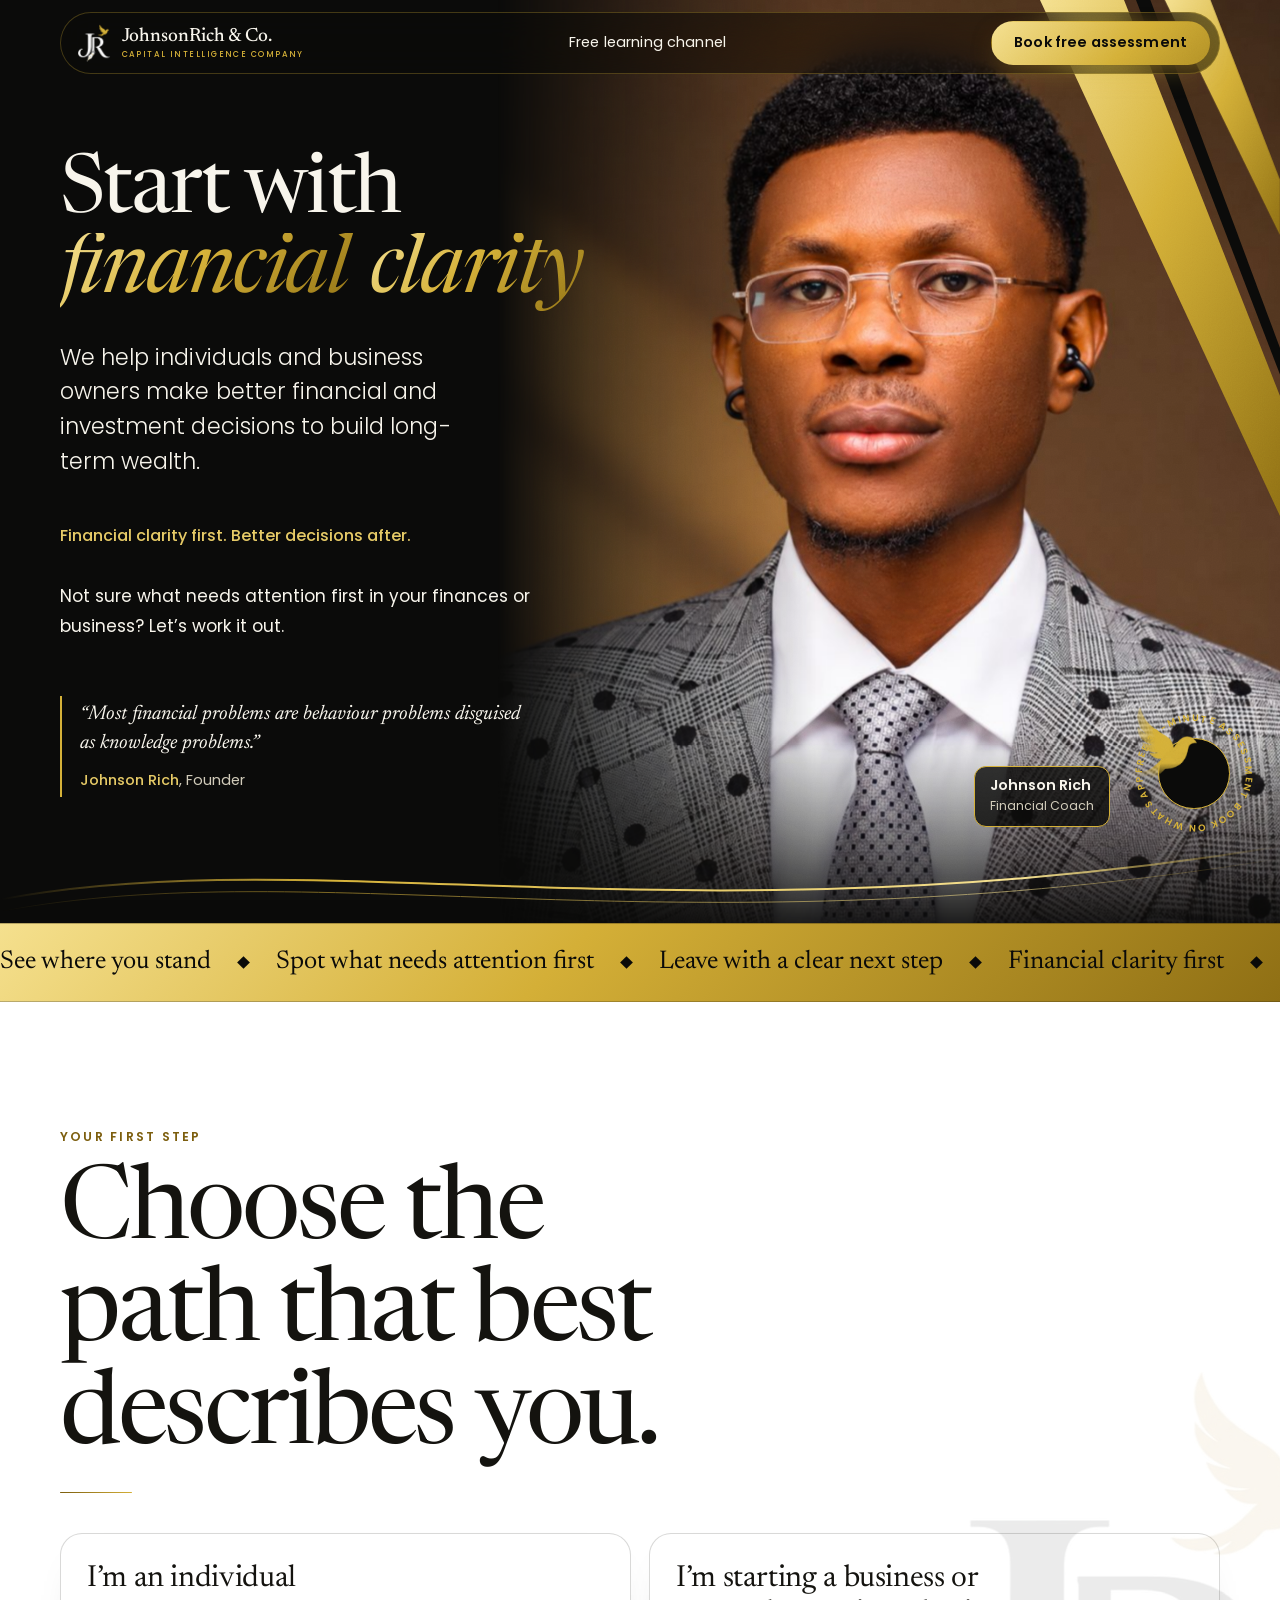
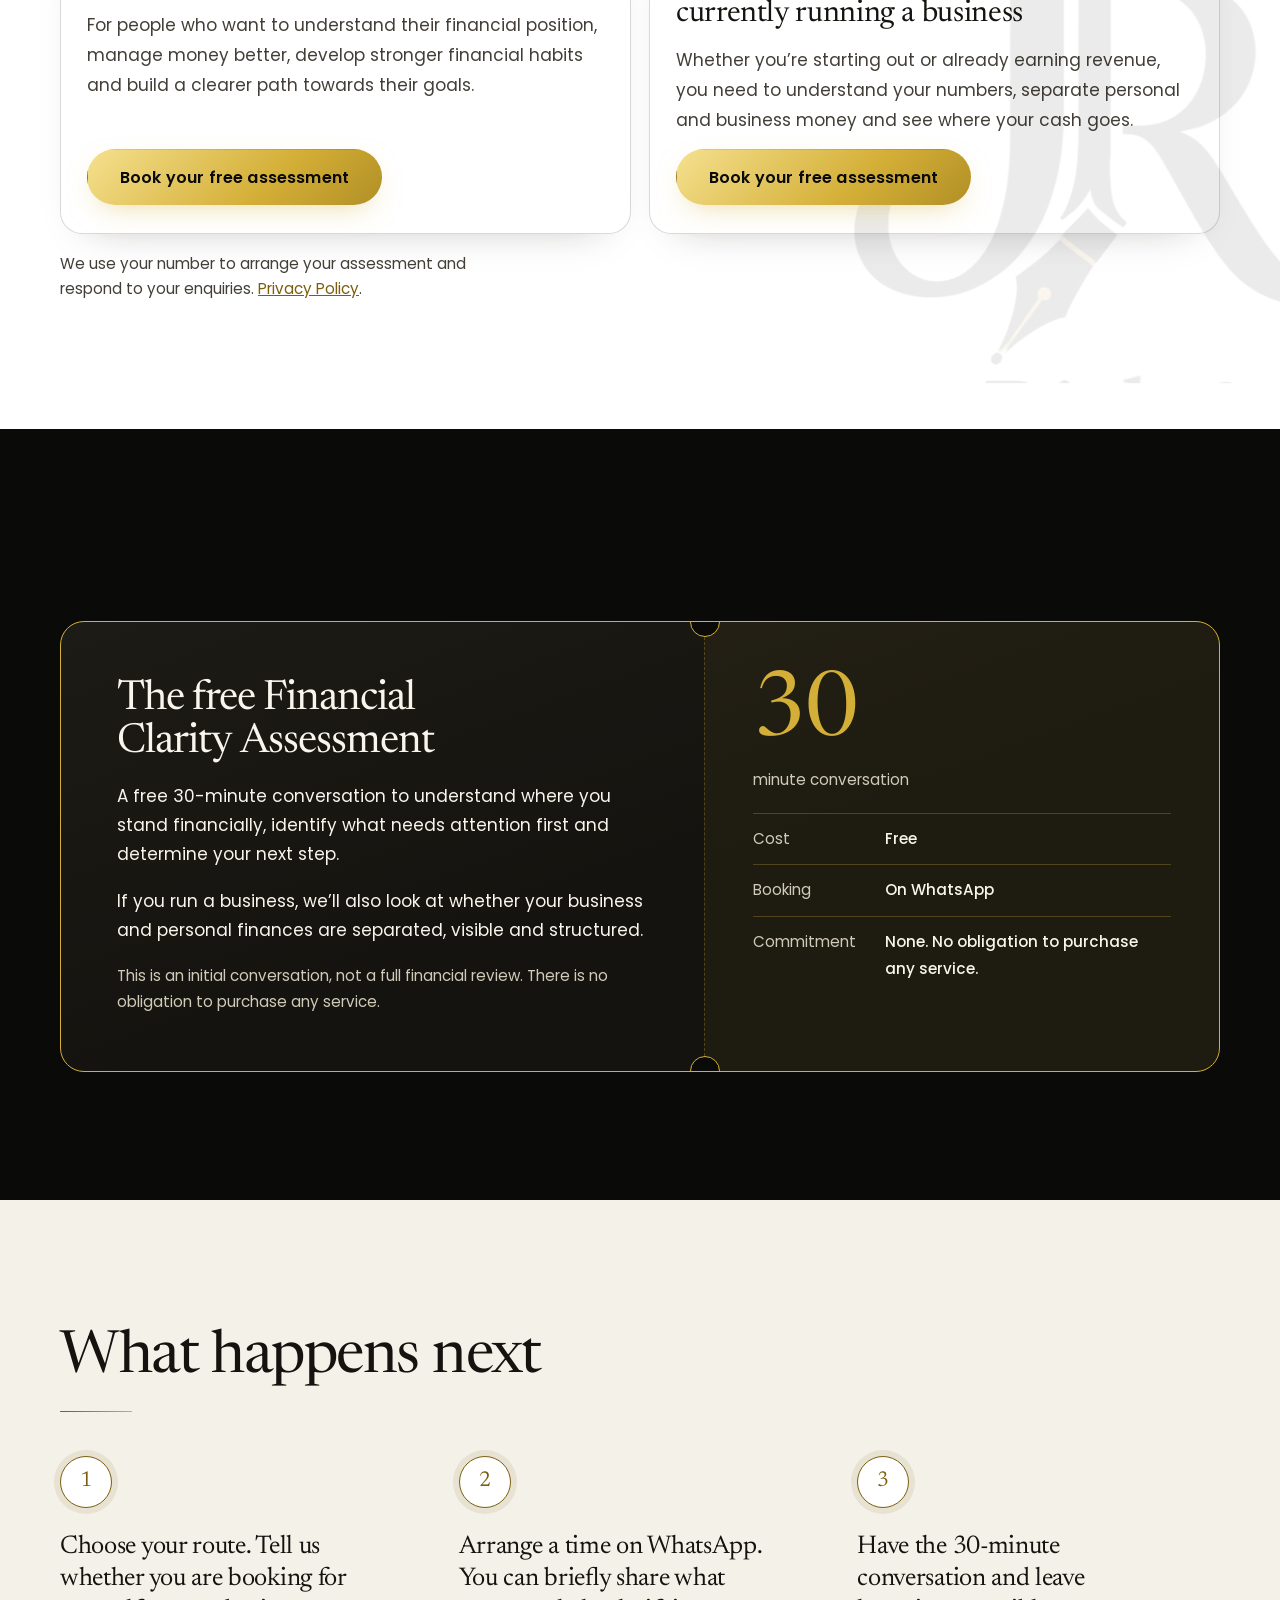
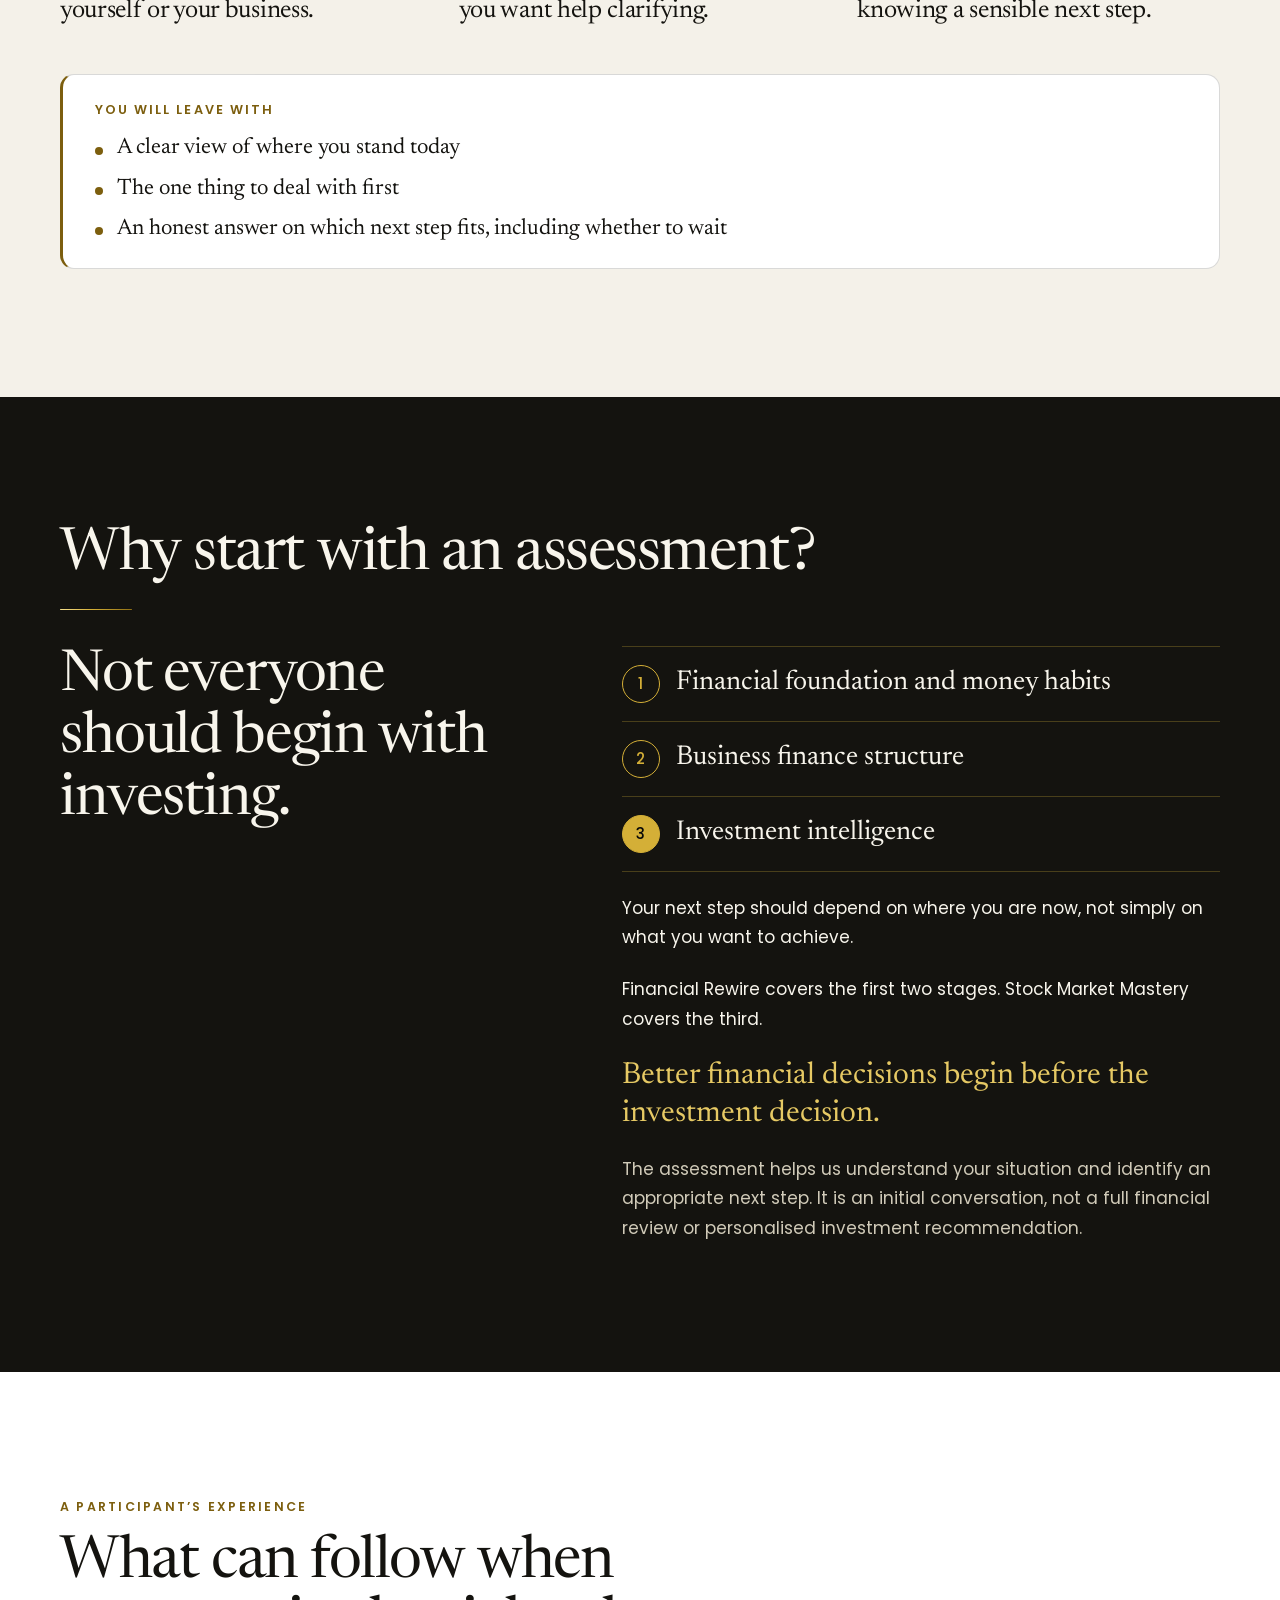
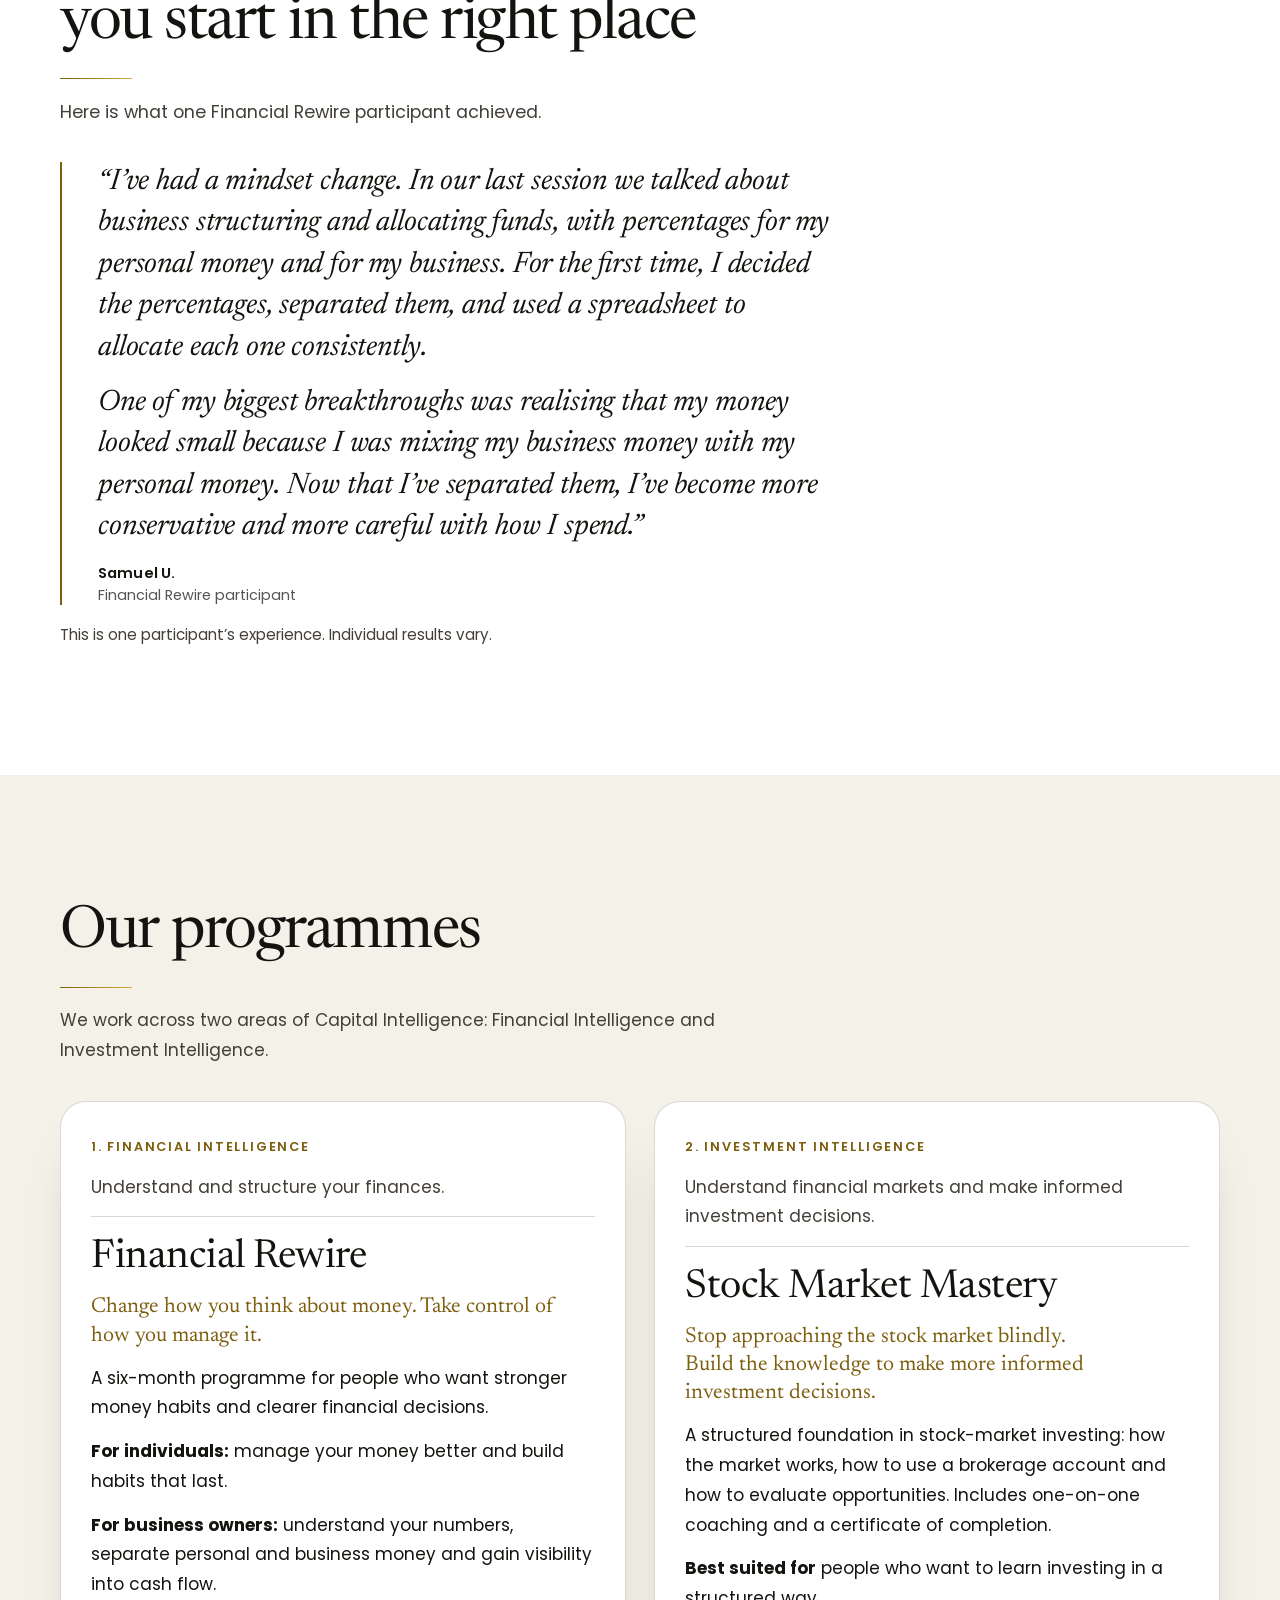
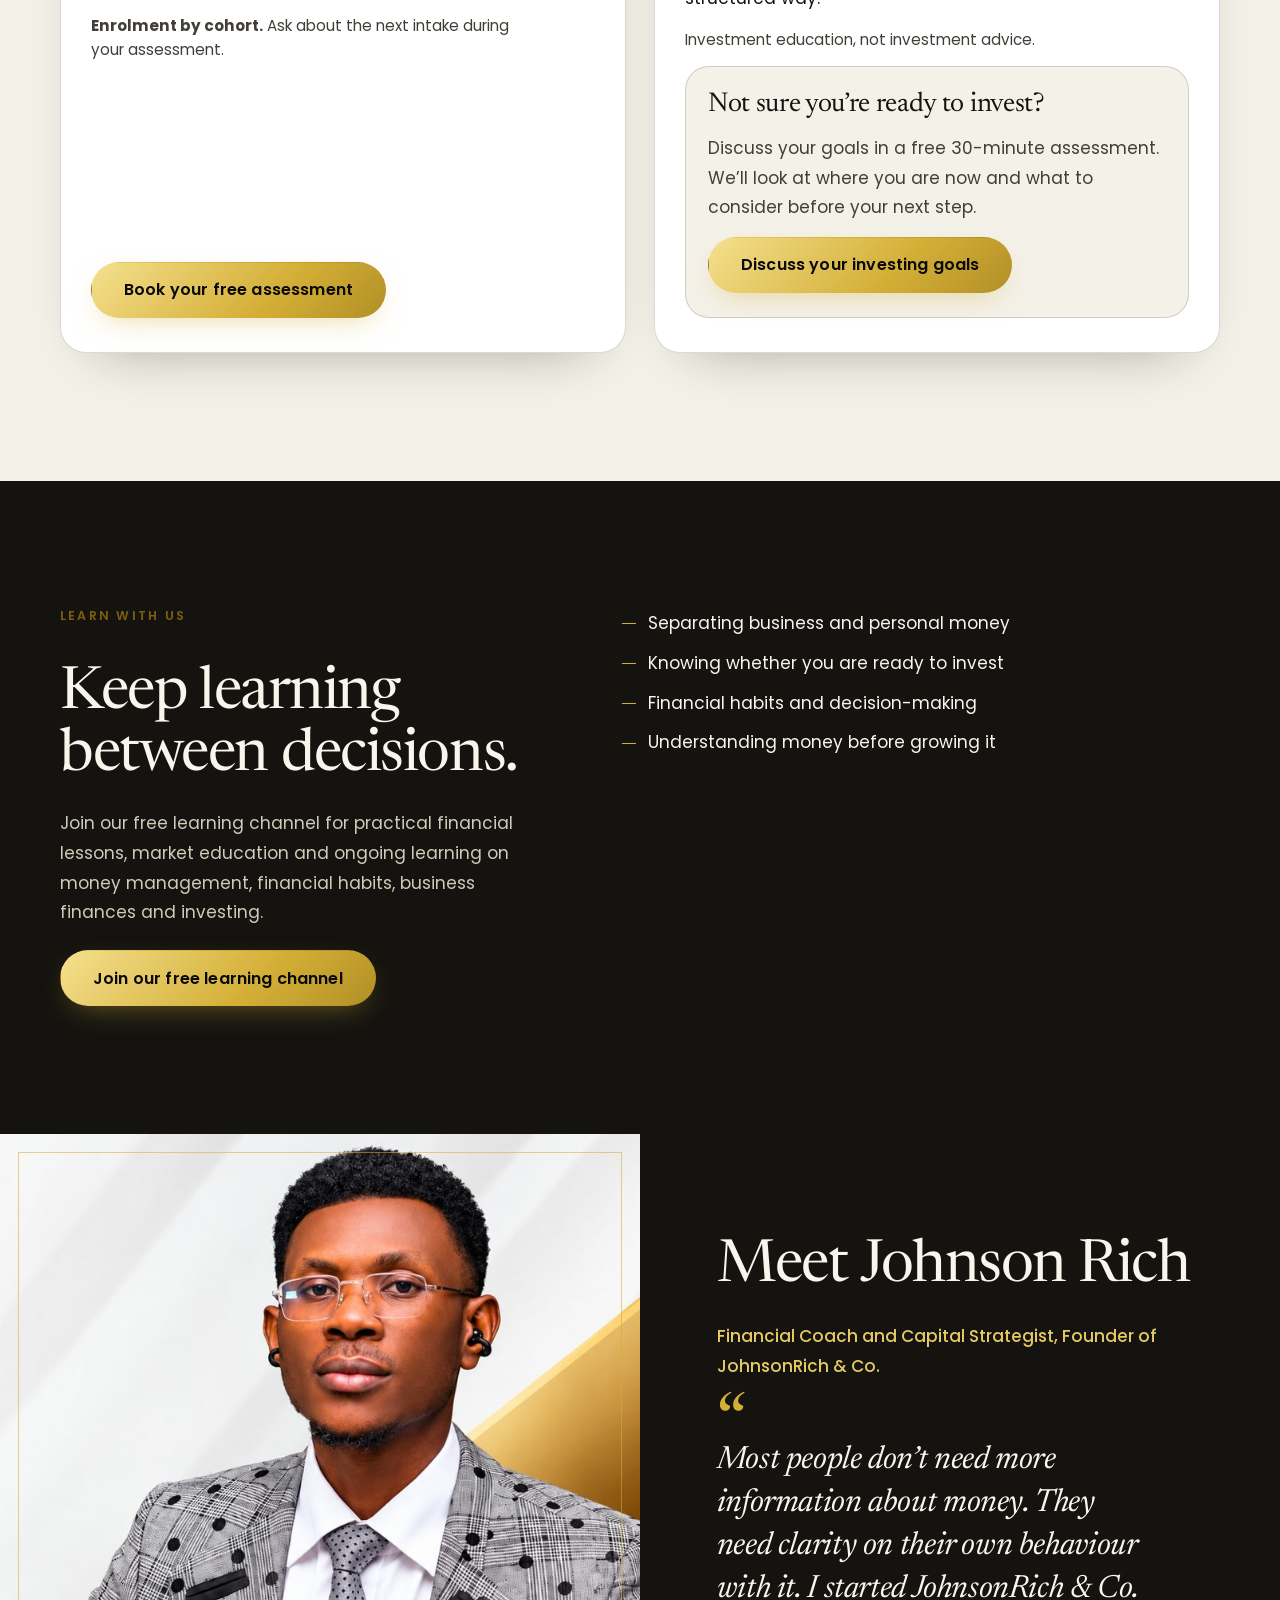
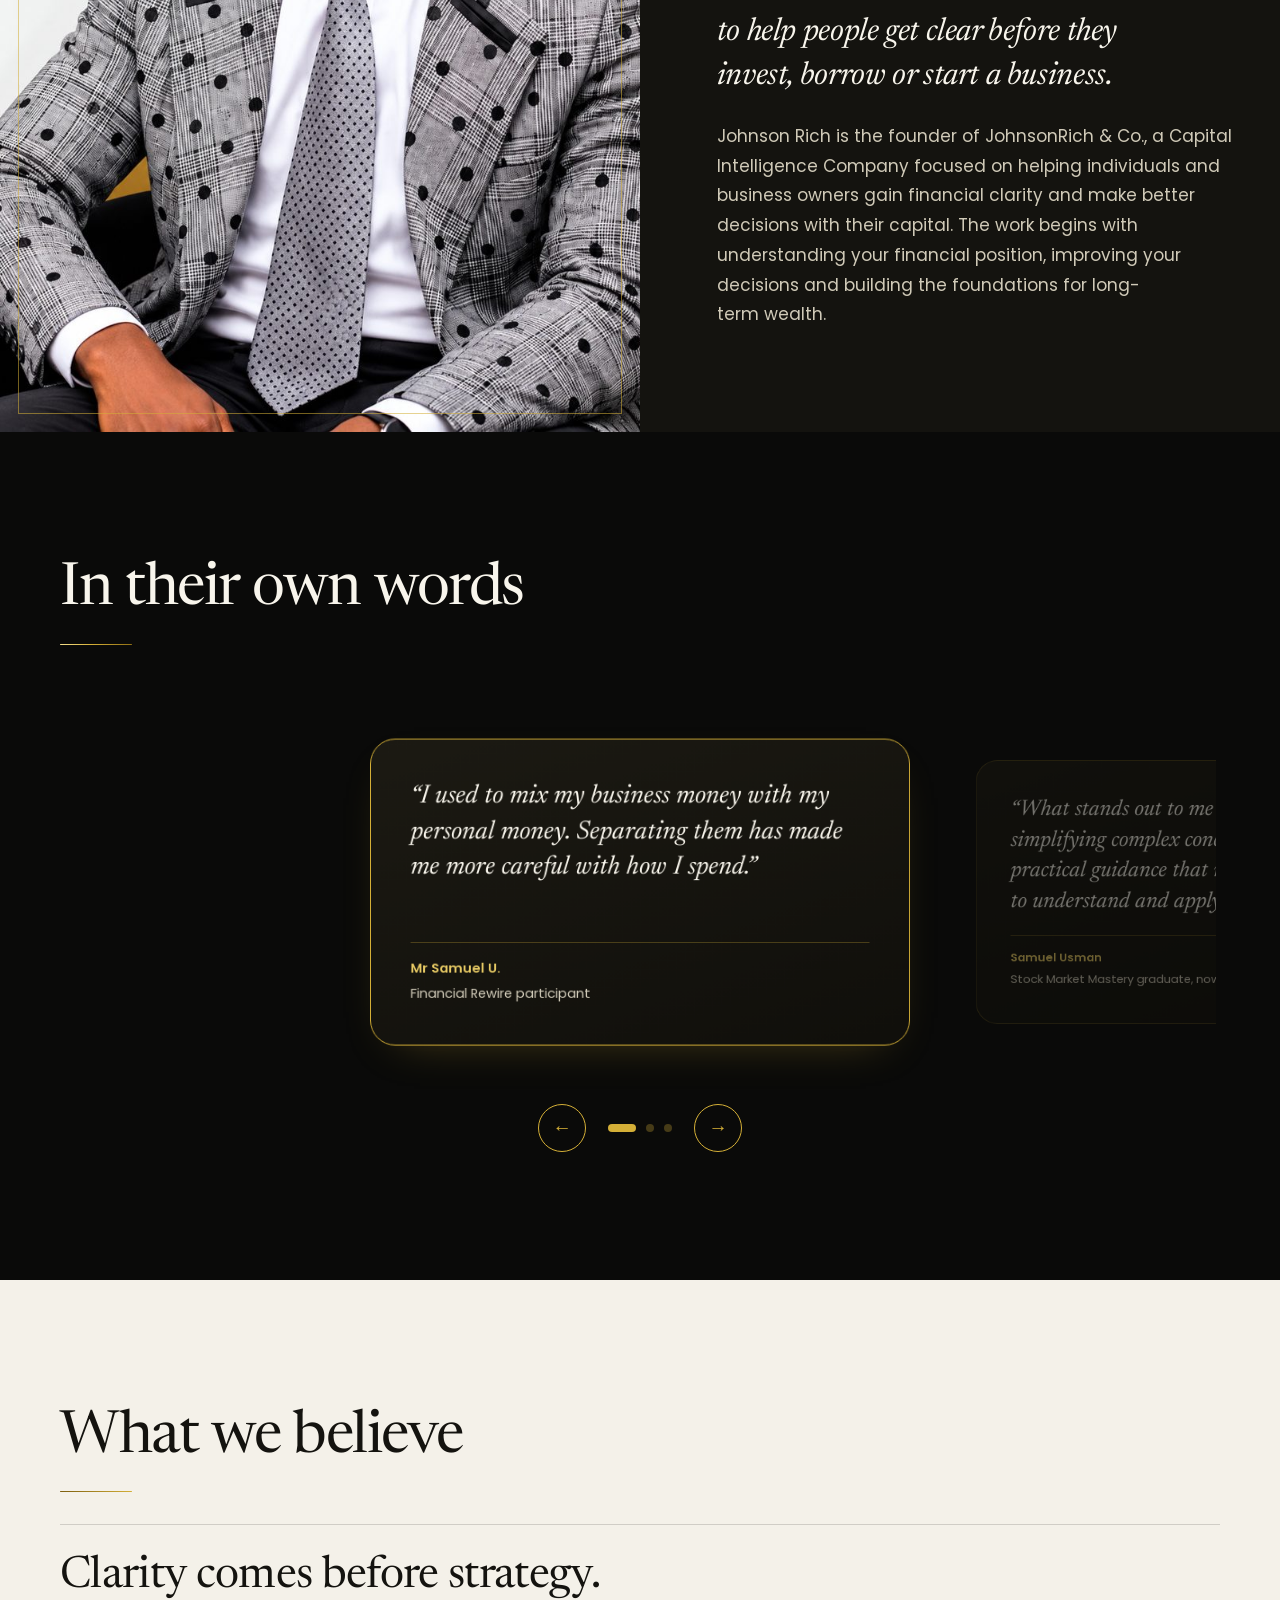
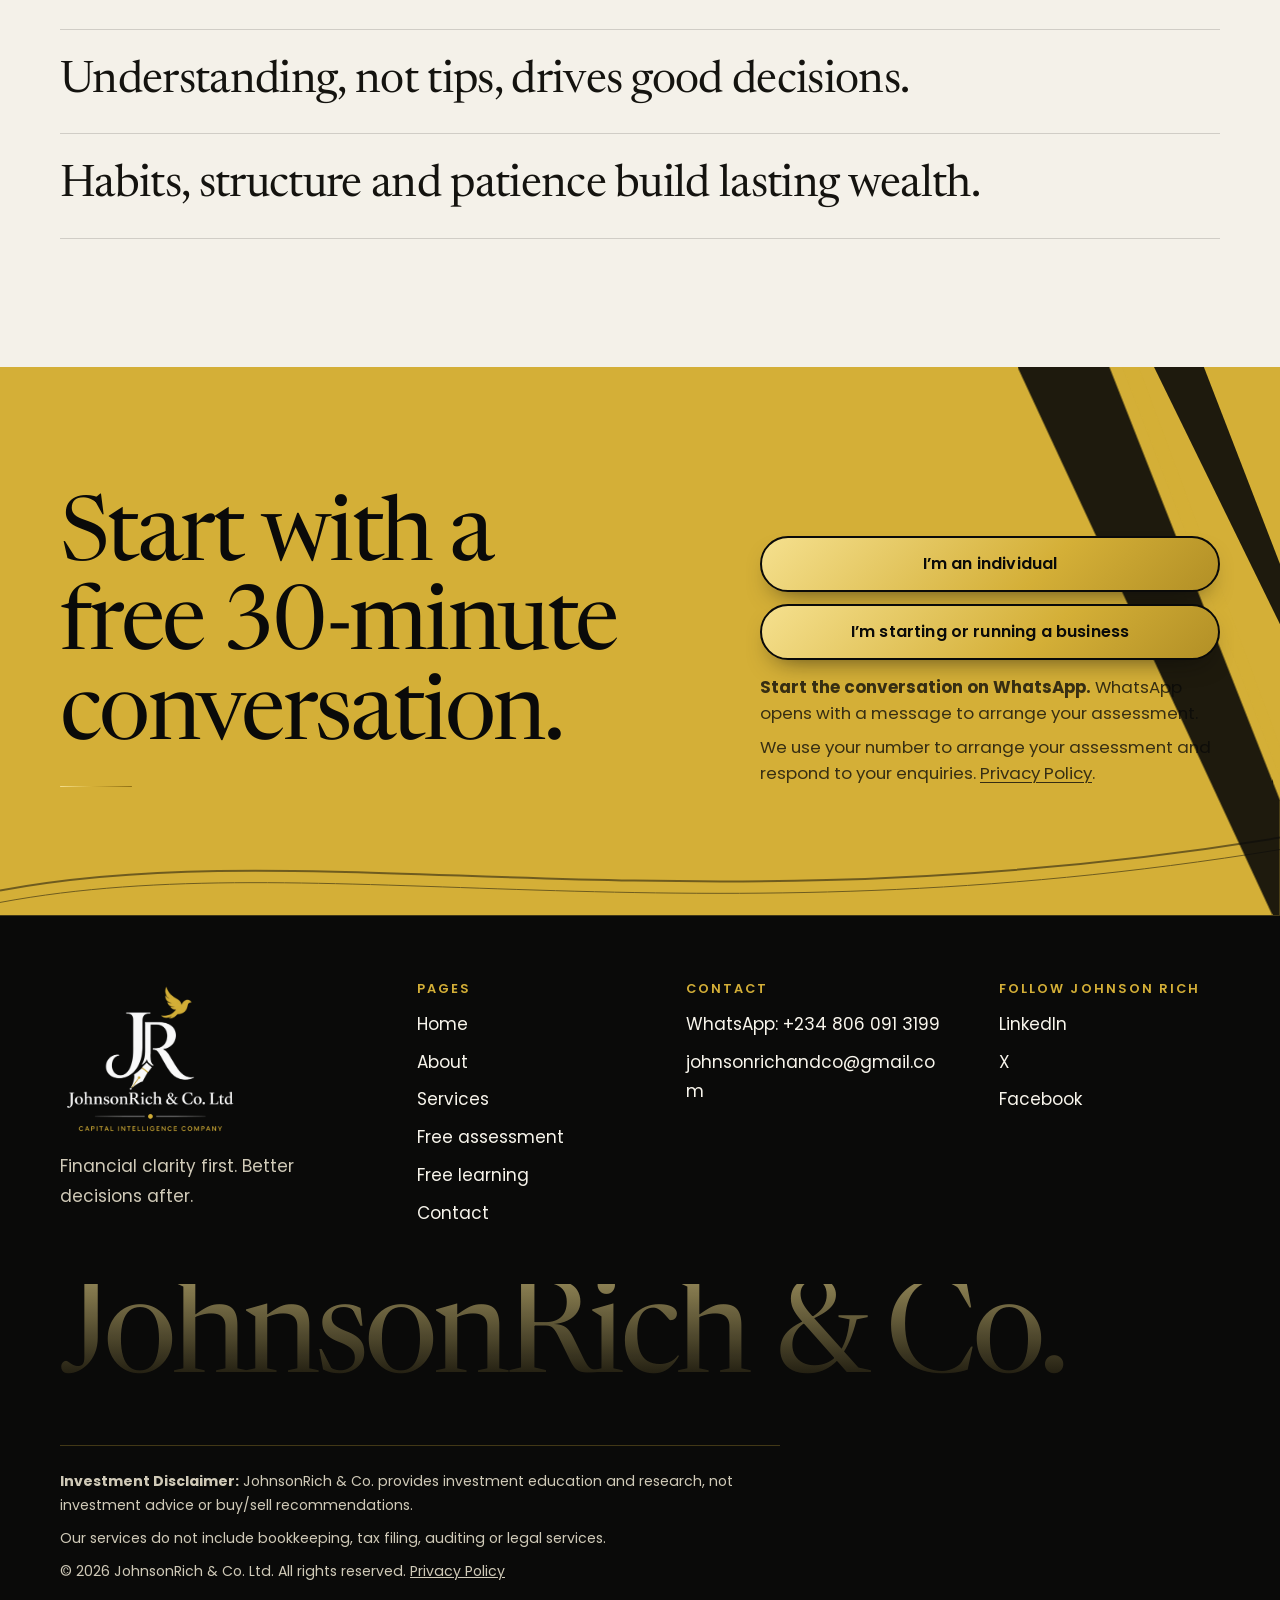
==== commit 0c614361: "Update site from latest Drive ZIP" ====
--- a/index.html
+++ b/index.html
@@ -3,537 +3,148 @@
 <head>
 <meta charset="utf-8">
 <meta name="viewport" content="width=device-width, initial-scale=1, viewport-fit=cover">
-<title>Free Financial Clarity Assessment | JohnsonRich & Co.</title>
-<meta name="description" content="Book a free 30-minute Financial Clarity Assessment with Johnson Rich. Understand your finances, spot what needs attention first and leave with a clear next step.">
-<meta name="theme-color" content="#0a0a09">
-<meta name="robots" content="index, follow">
-<link rel="canonical" href="https://www.johnsonrich.com/">
+<title>JohnsonRich &amp; Co. | Capital Intelligence Company</title>
+<meta name="description" content="Book a free 30-minute Financial Clarity Assessment with Johnson Rich. See where you stand, spot what needs attention first and leave with a clear next step.">
+<link rel="canonical" href="https://johnsonrich.com/">
+<meta name="robots" content="index, follow, max-image-preview:large">
+<meta name="author" content="Johnson Rich">
+<meta property="og:site_name" content="JohnsonRich &amp; Co.">
+<meta property="og:title" content="JohnsonRich &amp; Co. | Capital Intelligence Company">
+<meta property="og:description" content="Book a free 30-minute Financial Clarity Assessment with Johnson Rich. See where you stand, spot what needs attention first and leave with a clear next step.">
 <meta property="og:type" content="website">
-<meta property="og:site_name" content="JohnsonRich &amp; Co.">
-<meta property="og:title" content="Free Financial Clarity Assessment | JohnsonRich & Co.">
-<meta property="og:description" content="Book a free 30-minute Financial Clarity Assessment with Johnson Rich. Understand your finances, spot what needs attention first and leave with a clear next step.">
-<meta property="og:url" content="https://www.johnsonrich.com/">
-<meta property="og:image" content="https://www.johnsonrich.com/assets/og-image.jpg">
+<meta property="og:url" content="https://johnsonrich.com/">
+<meta property="og:image" content="https://johnsonrich.com/assets/og-image.jpg">
 <meta property="og:image:width" content="1200">
 <meta property="og:image:height" content="630">
-<meta property="og:image:alt" content="JohnsonRich &amp; Co. Free Financial Clarity Assessment">
+<meta property="og:image:alt" content="JohnsonRich &amp; Co., Capital Intelligence Company. Book a free 30-minute Financial Clarity Assessment.">
 <meta name="twitter:card" content="summary_large_image">
-<meta name="twitter:title" content="Free Financial Clarity Assessment | JohnsonRich & Co.">
-<meta name="twitter:description" content="Book a free 30-minute Financial Clarity Assessment with Johnson Rich. Understand your finances, spot what needs attention first and leave with a clear next step.">
-<meta name="twitter:image" content="https://www.johnsonrich.com/assets/og-image.jpg">
-<link rel="icon" href="assets/favicon.png">
+<meta name="twitter:title" content="JohnsonRich &amp; Co. | Capital Intelligence Company">
+<meta name="twitter:description" content="Book a free 30-minute Financial Clarity Assessment with Johnson Rich. See where you stand, spot what needs attention first and leave with a clear next step.">
+<meta name="twitter:image" content="https://johnsonrich.com/assets/og-image.jpg">
+<script type="application/ld+json">{"@context":"https://schema.org","@graph":[{"@type":"Organization","@id":"https://johnsonrich.com/#organization","name":"JohnsonRich & Co. Ltd","alternateName":"JohnsonRich & Co.","slogan":"Financial clarity first. Better decisions after.","description":"JohnsonRich & Co. is a Capital Intelligence Company. We help individuals and business owners gain financial clarity, structure their finances and make better decisions with their capital to build long-term wealth.","url":"https://johnsonrich.com/","logo":"https://johnsonrich.com/assets/logo-full.png","image":"https://johnsonrich.com/assets/og-image.jpg","email":"johnsonrichandco@gmail.com","telephone":"+2348060913199","founder":{"@id":"https://johnsonrich.com/#johnson-rich"},"sameAs":["https://www.linkedin.com/in/johnson-rich-455143250","https://x.com/JohnsonRich_","https://www.facebook.com/share/1H2qCmUGoB/"]},{"@type":"Person","@id":"https://johnsonrich.com/#johnson-rich","name":"Johnson Rich","jobTitle":"Financial Coach and Founder","image":"https://johnsonrich.com/assets/johnson-studio.jpg","worksFor":{"@id":"https://johnsonrich.com/#organization"},"sameAs":["https://www.linkedin.com/in/johnson-rich-455143250","https://x.com/JohnsonRich_","https://www.facebook.com/share/1H2qCmUGoB/"]},{"@type":"WebSite","@id":"https://johnsonrich.com/#website","url":"https://johnsonrich.com/","name":"JohnsonRich & Co.","publisher":{"@id":"https://johnsonrich.com/#organization"}}]}</script>
+<meta name="theme-color" content="#0a0a09">
+<link rel="icon" type="image/png" href="assets/favicon.png">
+<link rel="apple-touch-icon" href="assets/favicon.png">
 <link rel="preconnect" href="https://fonts.googleapis.com">
 <link rel="preconnect" href="https://fonts.gstatic.com" crossorigin>
-<link href="https://fonts.googleapis.com/css2?family=Newsreader:ital,opsz,wght@0,6..72,400;0,6..72,500;1,6..72,400;1,6..72,500&family=Poppins:wght@400;500;600&display=swap" rel="stylesheet">
-<style>
-/* JohnsonRich & Co. | black theme only | one stylesheet for every page */
-:root{
-  --ink:#0a0a09; --ink-2:#12110d; --ink-3:#1a1812;
-  --white:#fff; --text:#f5f5f5; --muted:#c8c8c8;
-  --gold:#d8b43b; --gold-l:#f0d36c; --gold-d:#a7831e;
-  --line:rgba(230,194,77,.34);
-  --grad:linear-gradient(135deg,#f6dc7a 0%,#e6c24d 55%,#c9a227 100%);
-  --serif:'Newsreader',Georgia,'Times New Roman',serif;
-  --sans:'Poppins',system-ui,-apple-system,'Segoe UI',Roboto,sans-serif;
-  --gutter:22px; --max:1120px; --nav-h:68px;
-  --section-y:clamp(64px,9vw,108px);
-}
-*,*::before,*::after{box-sizing:border-box}
-html{scroll-behavior:smooth;-webkit-text-size-adjust:100%}
-body{margin:0;font:400 16px/1.65 var(--sans);color:var(--text);background:var(--ink);overflow-x:hidden}
-img{max-width:100%;display:block;height:auto}
-a{color:inherit}
-h1,h2,h3,h4{font-family:var(--serif);font-weight:400;line-height:1.1;margin:0;letter-spacing:-.01em;color:var(--white)}
-p{margin:0}
-.container{width:100%;max-width:var(--max);margin-inline:auto;padding-inline:var(--gutter)}
-[id]{scroll-margin-top:calc(var(--nav-h) + 16px)}
-.skip{position:absolute;left:-999px;top:8px;background:var(--gold);color:var(--ink);padding:8px 14px;border-radius:8px;z-index:200}
-.skip:focus{left:8px}
-:focus-visible{outline:2px solid var(--gold-l);outline-offset:3px}
-
-/* sections: black and white surfaces, with gold accents */
-.sec{padding-block:var(--section-y);background:var(--ink)}
-.sec.alt{background:var(--ink-2)}
-.kicker{font-size:13px;letter-spacing:.18em;text-transform:uppercase;font-weight:600;color:var(--gold);margin-bottom:16px}
-.h2{font-size:clamp(34px,5.4vw,56px)}
-.rule{width:80px;height:2px;background:var(--gold);margin:22px 0 26px}
-.lede{font-size:clamp(16px,2vw,18px);max-width:62ch;color:var(--muted)}
-em.gold{font-style:italic;color:var(--gold-l)}
-
-/* buttons: equal weight */
-.cta-row{display:flex;flex-wrap:wrap;gap:12px}
-.cta-row .btn{flex:1 1 200px}
-.btn{display:inline-flex;align-items:center;justify-content:center;min-height:54px;padding:0 28px;border-radius:999px;font:600 15px/1 var(--sans);text-decoration:none;text-align:center;border:1px solid transparent;transition:transform .2s,box-shadow .2s;white-space:nowrap;cursor:pointer}
-.btn:hover{transform:translateY(-1px)}
-.btn.gold{background:var(--grad);color:var(--ink);box-shadow:0 8px 24px rgba(230,194,77,.25)}
-.btn.lg{min-height:60px;padding:0 40px;font-size:16px}
-.invite{font-size:13px;letter-spacing:.18em;text-transform:uppercase;font-weight:600;color:var(--gold);margin-bottom:14px}
-.open{display:flex;align-items:center;gap:10px;margin-top:16px;font-size:15px;font-weight:500;color:var(--white)}
-.open::before{content:"";width:9px;height:9px;border-radius:50%;background:var(--gold);box-shadow:0 0 0 4px rgba(230,194,77,.22)}
-.helper{font-size:14.5px;line-height:1.55;margin-top:10px;color:var(--muted);max-width:50ch}
-.helper a{color:var(--gold-l);text-underline-offset:3px}
-
-/* nav */
-.nav{position:sticky;top:0;z-index:100;background:rgba(10,10,9,.97);backdrop-filter:blur(10px);-webkit-backdrop-filter:blur(10px);border-bottom:1px solid var(--line);height:var(--nav-h)}
-.nav .container{height:100%;display:flex;align-items:center;justify-content:space-between;gap:12px}
-.brand{display:flex;align-items:center;gap:10px;text-decoration:none;color:var(--white);min-width:0}
-.brand img{width:36px;height:36px;object-fit:contain;flex:none}
-.brand b{display:block;font:500 17px/1.1 var(--serif);white-space:nowrap}
-.brand small{display:block;font:500 8.5px/1.5 var(--sans);letter-spacing:.2em;text-transform:uppercase;color:var(--gold-l);white-space:nowrap}
-.nav-actions{display:flex;align-items:center;gap:16px}
-.nav-link{font-size:14px;font-weight:500;text-decoration:none;color:var(--white);white-space:nowrap}
-.nav-link:hover{color:var(--gold-l)}
-.nav .btn{min-height:42px;padding:0 18px;font-size:13.5px;flex:none}
-.nav .short{display:none}
-@media (max-width:460px){
-  .brand small{display:none}
-  .nav .long{display:none}.nav .short{display:inline}
-  .nav .container{padding-inline:16px}
-  .brand b{font-size:15.5px}
-  .nav-actions{gap:12px}
-  .nav .btn{padding:0 16px}
-}
-
-/* hero */
-.hero{background:var(--ink);position:relative;overflow:hidden}
-.hero-grid{display:grid;grid-template-columns:1fr}
-.hero-copy{padding-block:clamp(36px,6vw,80px) 36px;position:relative;z-index:2}
-.hero .label{font-size:13px;letter-spacing:.18em;text-transform:uppercase;font-weight:600;color:var(--gold);margin-bottom:16px}
-.hero h1{font-size:clamp(40px,7vw,74px);margin-bottom:20px;max-width:12ch}
-.hero .lede{color:var(--text);margin-bottom:22px;font-size:clamp(17px,2.2vw,21px);max-width:34ch}
-.trust{display:flex;flex-wrap:wrap;gap:10px;margin:0 0 30px;padding:0;list-style:none}
-.trust li{border:1px solid var(--line);border-radius:999px;padding:7px 16px;font-size:14px;font-weight:500;color:var(--white);background:rgba(230,194,77,.08)}
-.hero-quote{margin:34px 0 0;padding:20px 22px;background:var(--ink-3);border:1px solid var(--line);border-left:3px solid var(--gold);border-radius:14px;max-width:520px}
-.hero-quote blockquote{margin:0;font:italic 400 clamp(17px,2.2vw,20px)/1.5 var(--serif);color:var(--white)}
-.hero-quote figcaption{margin-top:12px;font-size:14px;color:var(--muted)}
-.hero-quote figcaption b{color:var(--gold-l);font-weight:600}
-.hero-media{position:relative;min-height:440px;border-top:1px solid var(--line)}
-.hero-media img{position:absolute;inset:0;width:100%;height:100%;object-fit:cover;object-position:50% 12%}
-.hero-media::before{content:"";position:absolute;inset:0;z-index:1;background:linear-gradient(180deg,var(--ink) 0%,rgba(10,10,9,0) 30%)}
-.hero-tag{position:absolute;z-index:2;left:var(--gutter);bottom:24px;background:rgba(10,10,9,.9);border:1px solid var(--gold);border-radius:14px;padding:10px 16px;font-size:14px;line-height:1.35}
-.hero-tag b{display:block;font-weight:600;color:var(--white)}
-.hero-tag span{color:var(--muted)}
-@media (min-width:900px){
-  .hero-grid{grid-template-columns:1.05fr .95fr}
-  .hero-copy{padding-left:max(var(--gutter),calc((100vw - var(--max))/2 + var(--gutter)));padding-right:28px;padding-block:80px;align-self:center}
-  .hero-media{min-height:700px;border-top:0}
-  .hero-media::before{background:linear-gradient(90deg,var(--ink) 0%,rgba(10,10,9,0) 32%)}
-  .hero-tag{left:auto;right:30px;bottom:34px}
-}
-
-/* ticker (taglines only, scrolls away) */
-.ticker{background:var(--grad);color:var(--ink);overflow:hidden}
-.ticker .row{display:flex;width:max-content;animation:tick 40s linear infinite}
-.ticker span{font:400 clamp(17px,2.4vw,22px)/1 var(--serif);padding:16px 0;white-space:nowrap;font-weight:500}
-.ticker span::after{content:"◆";font-size:10px;margin:0 28px;vertical-align:3px}
-@keyframes tick{to{transform:translateX(-50%)}}
-
-/* who we are + pillars */
-.who{position:relative;overflow:hidden}
-.who::after{content:"";position:absolute;right:-6%;bottom:-10%;width:min(60vw,520px);aspect-ratio:1;background:url(assets/emblem-dark.png) center/contain no-repeat;opacity:.06;pointer-events:none}
-.who .container{position:relative;z-index:1}
-.who h2{max-width:15ch}
-.link-u{display:inline-block;margin-top:26px;color:var(--gold-l);font-weight:500;text-decoration:none;border-bottom:1px solid var(--gold-l);padding-bottom:2px}
-.pillars{background:var(--ink-3);border-block:1px solid var(--line)}
-.pillars ul{list-style:none;margin:0 auto;padding:0;max-width:var(--max);display:grid;grid-template-columns:1fr}
-.pillars li{padding:22px var(--gutter);color:var(--white);font-weight:500;display:flex;align-items:center;gap:14px;border-bottom:1px solid var(--line)}
-.pillars li:last-child{border-bottom:0}
-.pillars li i{flex:none;width:36px;height:36px;border:1px solid var(--gold);border-radius:50%;display:grid;place-items:center;color:var(--gold-l);font:normal 600 14px var(--sans)}
-@media (min-width:768px){
-  .pillars ul{grid-template-columns:repeat(3,1fr)}
-  .pillars li{border-bottom:0;border-right:1px solid var(--line)}
-  .pillars li:last-child{border-right:0}
-}
-
-/* assessment ticket */
-.ticket{display:grid;grid-template-columns:1fr;border:1px solid var(--line);border-radius:26px;background:var(--ink-3);overflow:hidden}
-.ticket .l,.ticket .r{padding:clamp(26px,4vw,44px)}
-.ticket h2{font-size:clamp(28px,4vw,38px);margin-bottom:18px}
-.ticket .l p{color:var(--muted);margin-bottom:14px}
-.ticket .l .fine{color:var(--text)}
-.ticket .r{border-top:1px dashed var(--line)}
-.thirty{display:flex;align-items:baseline;gap:4px;margin-bottom:22px}
-.thirty .big{font:400 clamp(70px,11vw,96px)/1 var(--serif);color:var(--gold)}
-.thirty .unit{font:400 clamp(20px,3vw,26px)/1.2 var(--serif);color:var(--white)}
-.facts{margin:0 0 26px;padding:0}
-.facts div{display:grid;grid-template-columns:110px 1fr;gap:12px;padding:12px 0;border-top:1px solid var(--line);font-size:15px}
-.facts dt{color:var(--muted)}
-.facts dd{margin:0;font-weight:500;color:var(--white)}
-@media (min-width:860px){
-  .ticket{grid-template-columns:1.1fr .9fr}
-  .ticket .r{border-top:0;border-left:1px dashed var(--line)}
-}
-
-/* steps (no CTA) */
-.steps{list-style:none;margin:40px 0 0;padding:0;display:grid;gap:26px}
-.steps li{display:grid;grid-template-columns:48px 1fr;gap:16px;align-items:start}
-.steps .n{width:48px;height:48px;border-radius:50%;border:1px solid var(--gold);display:grid;place-items:center;font:500 18px var(--serif);color:var(--gold-l);box-shadow:0 0 0 6px rgba(230,194,77,.12)}
-.steps .n img{width:26px}
-.steps h3{font-size:clamp(20px,2.6vw,24px);line-height:1.25;padding-top:8px}
-.note{margin-top:34px;color:var(--muted)}
-@media (min-width:860px){
-  .steps{grid-template-columns:repeat(3,1fr);gap:32px}
-  .steps li{grid-template-columns:1fr;gap:16px}
-}
-
-/* why: three EQUAL stages */
-.why-grid{display:grid;gap:36px}
-.why h2{max-width:11ch}
-.stages{list-style:none;margin:0;padding:0;border-top:1px solid var(--line)}
-.stages li{display:flex;align-items:center;gap:16px;padding:16px 0;border-bottom:1px solid var(--line);font:400 clamp(19px,2.6vw,24px)/1.25 var(--serif);color:var(--white)}
-.stages li i{flex:none;width:34px;height:34px;border:1px solid var(--gold);border-radius:50%;display:grid;place-items:center;font:normal 500 14px var(--sans);color:var(--gold-l)}
-.why .map{margin-top:22px;color:var(--muted)}
-.why .big-line{margin-top:18px;font:400 clamp(21px,3vw,28px)/1.3 var(--serif);color:var(--gold-l)}
-.why .small{margin-top:18px;color:var(--muted);font-size:15px}
-@media (min-width:860px){ .why-grid{grid-template-columns:.9fr 1.1fr;gap:64px;align-items:start} }
-
-/* results quote */
-.quote-full{margin:30px 0 0;padding-left:24px;border-left:3px solid var(--gold);max-width:760px}
-.quote-full p{font:italic 400 clamp(19px,2.6vw,24px)/1.5 var(--serif);color:var(--white)}
-.quote-full p+p{margin-top:18px}
-.who-cite{margin-top:22px;font-size:15px;color:var(--muted)}
-.who-cite b{display:block;color:var(--gold-l)}
-.small-note{margin-top:20px;font-size:14px;color:var(--muted)}
-
-/* programmes */
-.areas{display:grid;gap:30px;margin-top:40px}
-.area{border:1px solid var(--line);border-radius:22px;background:var(--ink-3);padding:clamp(22px,3vw,34px)}
-.area .kicker{margin-bottom:10px}
-.area-d{color:var(--muted);margin-bottom:12px;max-width:56ch}
-.prog{display:grid;grid-template-columns:1fr auto;gap:6px 18px;padding:22px 0;border-top:1px solid var(--line);text-decoration:none;color:inherit}
-.prog:hover h3{color:var(--gold-l)}
-.prog h3{font-size:clamp(26px,3.6vw,34px)}
-.prog p{grid-column:1;color:var(--muted);max-width:58ch}
-.prog .meta{grid-column:1;font-size:14px;font-weight:500;color:var(--gold-l)}
-.prog .arrow{grid-column:2;grid-row:1/4;align-self:center;width:44px;height:44px;border:1px solid var(--gold);border-radius:50%;display:grid;place-items:center;font-size:18px;color:var(--gold-l)}
-.prog:hover .arrow{background:var(--gold);color:var(--ink)}
-.prog-note{margin-top:22px;font-size:14.5px;color:var(--muted);max-width:70ch}
-@media (min-width:900px){ .areas{grid-template-columns:1fr 1.25fr;align-items:start} }
-
-/* free learning */
-.learn{background:var(--ink-2);border-block:1px solid var(--line)}
-.learn-panel{display:grid;gap:34px}
-.learn h2{font-size:clamp(36px,5.8vw,62px);max-width:14ch}
-.topics{list-style:none;margin:0;padding:0;display:grid;gap:12px;grid-template-columns:1fr}
-.topics li{border:1px solid var(--line);border-radius:16px;background:var(--ink-3);padding:18px 20px;color:var(--white);font-weight:500;display:flex;gap:14px;align-items:flex-start}
-.topics li::before{content:"◆";color:var(--gold);font-size:11px;margin-top:6px}
-@media (min-width:640px){ .topics{grid-template-columns:1fr 1fr} }
-@media (min-width:960px){ .learn-panel{grid-template-columns:1fr 1.1fr;gap:64px;align-items:center} }
-
-/* meet johnson: portrait, then a separate dark panel (never text over the blazer) */
-.meet{display:grid;grid-template-columns:1fr}
-.meet .ph{position:relative;min-height:440px;background:#1a1812}
-.meet .ph img{position:absolute;inset:0;width:100%;height:100%;object-fit:cover;object-position:50% 20%}
-.meet .tx{background:var(--ink-3);padding:clamp(34px,6vw,76px) var(--gutter);display:flex;flex-direction:column;justify-content:center;gap:18px}
-.meet h2{font-size:clamp(34px,5vw,52px)}
-.meet .role{color:var(--gold-l);font-weight:500;font-size:15px}
-.meet blockquote{margin:6px 0;font:italic 400 clamp(19px,2.6vw,26px)/1.45 var(--serif);border-left:3px solid var(--gold);padding-left:20px;color:var(--white)}
-.meet p{color:var(--muted);max-width:56ch}
-@media (min-width:860px){
-  .meet{grid-template-columns:1fr 1fr}
-  .meet .ph{min-height:640px}
-  .meet .tx{padding-right:max(var(--gutter),calc((100vw - var(--max))/2 + var(--gutter)));padding-left:clamp(40px,6vw,80px)}
-}
-
-/* testimonials: no swiping needed */
-.tgrid{display:grid;gap:16px;margin-top:34px;grid-template-columns:1fr}
-.tcard{margin:0;background:var(--ink-3);border:1px solid var(--line);border-radius:22px;padding:28px;display:flex;flex-direction:column;justify-content:space-between;gap:26px}
-.tcard blockquote{margin:0;font:italic 400 clamp(18px,2.4vw,22px)/1.5 var(--serif);color:var(--white)}
-.tcard figcaption{border-top:1px solid var(--line);padding-top:16px;font-size:14.5px;color:var(--muted)}
-.tcard figcaption b{display:block;color:var(--gold-l);font-weight:600;font-size:15px}
-@media (min-width:760px){ .tgrid{grid-template-columns:1fr 1fr} }
-
-/* beliefs */
-.leave{margin-top:44px;padding:24px clamp(20px,3vw,32px);border:1px solid var(--line);border-left:3px solid var(--gold);border-radius:14px}
-.leave p{font-size:13px;letter-spacing:.16em;text-transform:uppercase;font-weight:600;color:var(--gold);margin-bottom:12px}
-.leave ul{list-style:none;margin:0;padding:0;display:grid;gap:10px}
-.leave li{font:400 clamp(18px,2.4vw,22px)/1.35 var(--serif);color:var(--white);padding-left:22px;position:relative}
-.leave li::before{content:"";position:absolute;left:0;top:.6em;width:8px;height:8px;border-radius:50%;background:var(--gold)}
-.beliefs{list-style:none;margin:36px 0 0;padding:0;border-top:1px solid var(--line)}
-.beliefs li{padding:24px 0;border-bottom:1px solid var(--line);font:400 clamp(22px,3.4vw,34px)/1.25 var(--serif);color:var(--white)}
-
-/* final CTA: black panel, stripes decorate the edge only */
-.band{position:relative;overflow:hidden;background:var(--ink-2);padding-block:var(--section-y);border-block:1px solid var(--line)}
-.band::before{content:"";position:absolute;inset:0 0 0 auto;width:14%;z-index:0;pointer-events:none;background:linear-gradient(115deg,transparent 0 18%,rgba(10,10,9,.12) 18% 42%,transparent 42% 56%,rgba(10,10,9,.12) 56% 78%,transparent 78%)}
-.band .container{position:relative;z-index:1;display:grid;gap:30px}
-.band h2{font-size:clamp(38px,6vw,62px);max-width:13ch}
-@media (max-width:767px){ .band::before{display:none} }
-@media (min-width:860px){ .band .container{grid-template-columns:1.1fr .9fr;align-items:center;gap:56px} }
-
-/* inner pages */
-.page-hero{padding-block:clamp(48px,7vw,88px) clamp(28px,4vw,48px);background:var(--ink);border-bottom:1px solid var(--line)}
-.page-hero h1{font-size:clamp(40px,6.4vw,68px);max-width:16ch}
-.page-hero .lede{margin-top:20px}
-.prose{max-width:760px}
-.prose h2{font-size:clamp(26px,3.6vw,34px);margin:44px 0 14px}
-.prose h3{font-size:22px;margin:26px 0 8px}
-.prose p,.prose li{color:var(--text);margin-bottom:12px}
-.prose ul{padding-left:20px;margin:0 0 14px}
-.prose a{color:var(--gold-l);text-underline-offset:3px}
-.todo{background:rgba(230,194,77,.18);border-bottom:1px dashed var(--gold);padding:0 4px;border-radius:3px}
-.split{display:grid;gap:28px}
-@media (min-width:860px){ .split{grid-template-columns:1fr 1fr;gap:56px;align-items:start} }
-.card{border:1px solid var(--line);border-radius:22px;background:var(--ink-3);padding:clamp(22px,3vw,34px)}
-.card + .card{margin-top:18px}
-.card h2,.card h3{margin-bottom:12px}
-.bullets{margin:12px 0 0;padding-left:20px;color:var(--text)}
-.bullets li{margin-bottom:8px}
-.best{margin-top:16px;padding-top:16px;border-top:1px solid var(--line);color:var(--muted)}
-.best b{color:var(--gold-l);display:block;font-size:13px;letter-spacing:.14em;text-transform:uppercase;margin-bottom:4px}
-.faq details{border-top:1px solid var(--line);padding:18px 0}
-.faq details:last-child{border-bottom:1px solid var(--line)}
-.faq summary{cursor:pointer;font:400 clamp(20px,2.6vw,24px)/1.3 var(--serif);color:var(--white);list-style:none;display:flex;justify-content:space-between;gap:16px}
-.faq summary::-webkit-details-marker{display:none}
-.faq summary::after{content:"+";color:var(--gold);font-size:26px;line-height:1}
-.faq details[open] summary::after{content:"–"}
-.faq p{margin-top:12px;color:var(--muted);max-width:62ch}
-.contact-list{list-style:none;margin:0;padding:0;display:grid;gap:14px}
-.contact-list li{border:1px solid var(--line);border-radius:16px;background:var(--ink-3);padding:16px 20px;display:flex;flex-wrap:wrap;gap:6px 18px;justify-content:space-between}
-.contact-list span{color:var(--muted);font-size:14px}
-.contact-list a{color:var(--white);font-weight:500;text-decoration:none;word-break:break-word}
-.contact-list a:hover{color:var(--gold-l)}
-
-/* footer */
-.footer{background:var(--ink);border-top:1px solid var(--line);padding:64px 0 28px}
-.f-grid{display:grid;gap:36px;grid-template-columns:1fr 1fr}
-.f-brand,.f-contact{grid-column:1/-1}
-.f-logo{display:flex;align-items:center;gap:12px;margin-bottom:14px;text-decoration:none}
-.f-logo img{width:46px;height:46px;object-fit:contain}
-.f-logo b{display:block;font:500 22px/1.1 var(--serif);color:var(--white)}
-.f-logo small{display:block;font:500 9.5px/1.6 var(--sans);letter-spacing:.2em;text-transform:uppercase;color:var(--gold-l)}
-.f-brand p{color:var(--text);max-width:28ch}
-.f-brand p em{color:var(--gold-l)}
-.footer h4{margin:0 0 14px;font:600 12px/1 var(--sans);letter-spacing:.18em;text-transform:uppercase;color:var(--gold)}
-.footer ul{list-style:none;margin:0;padding:0;display:grid;gap:10px}
-.footer a{text-decoration:none;color:var(--text)}
-.footer a:hover{color:var(--gold-l)}
-.footer .nw{white-space:nowrap}
-.wordmark{margin:44px 0 22px;font:400 clamp(44px,12vw,150px)/1.25 var(--serif);padding-top:.1em;white-space:nowrap;overflow:visible;
-  background:linear-gradient(180deg,rgba(230,194,77,.55),rgba(230,194,77,.12));-webkit-background-clip:text;background-clip:text;color:transparent;-webkit-text-fill-color:transparent}
-.legal{border-top:1px solid var(--line);padding-top:22px;font-size:14.5px;line-height:1.6;color:var(--muted);display:grid;gap:10px;max-width:780px}
-.legal b{color:var(--white)}
-.legal a{color:var(--gold-l);text-underline-offset:3px}
-@media (min-width:860px){
-  .f-grid{grid-template-columns:1.4fr .8fr 1.2fr .8fr}
-  .f-brand,.f-contact{grid-column:auto}
-}
-
-/* sticky mobile bar: only shown when no other booking buttons are on screen */
-.sticky{position:fixed;left:0;right:0;bottom:0;z-index:90;display:flex;align-items:center;gap:10px;padding:10px var(--gutter) calc(10px + env(safe-area-inset-bottom));background:rgba(10,10,9,.98);border-top:1px solid var(--gold-d);transform:translateY(110%);transition:transform .3s}
-.sticky.show{transform:none}
-.sticky p{font-size:13px;line-height:1.3;color:var(--white);flex:1;font-weight:500}
-.sticky .btn{min-height:44px;padding:0 16px;font-size:13.5px;flex:none}
-@media (min-width:768px){ .sticky{display:none} }
-@media (max-width:767px){ .footer{padding-bottom:110px} }
-
-@media (prefers-reduced-motion:reduce){ html{scroll-behavior:auto} .ticker .row{animation:none} }
-
-/* ===== BLACK, WHITE AND GOLD THEME ===== */
-:root{--cream:#ffffff;--cream-2:#ffffff}
-.light{--white:#0a0a09;--text:#171717;--muted:#444444;--line:rgba(10,10,9,.18);--gold:#8a6a00;--gold-l:#765900;--gold-d:#8a6a00;--ink-3:#ffffff;color:var(--text)}
-.sec.light{background:#ffffff}
-.sec.light.alt{background:#ffffff}
-.light em.gold{color:#6b5008}
-.light .steps .n{background:#fff}
-.light .prog:hover .arrow{background:var(--ink);color:#f6dc7a}
-.light .area,.light .card,.light .tcard{box-shadow:0 1px 2px rgba(10,10,9,.06)}
-/* gold final band: dark text and dark buttons so nothing is lost on gold */
-.band{--white:#ffffff;--text:#f0ecdf;--muted:#d0cab9;--line:rgba(230,194,77,.34);--gold:#e6c24d;--gold-l:#f6dc7a}
-.band .btn.gold{background:var(--grad);color:var(--ink);box-shadow:0 8px 24px rgba(230,194,77,.18)}
-.band .helper a{color:var(--gold-l)}
-.band .open::before{background:var(--gold);box-shadow:0 0 0 4px rgba(230,194,77,.22)}
-
-
-/* v3-6 content refinements: contrast, programme details, and mobile flow */
-.hero-quote{background:#201e17;border:1px solid rgba(230,194,77,.42);box-shadow:0 8px 28px rgba(0,0,0,.22)}
-.hero-quote figcaption{font-size:14.5px;color:#e0e0e0}
-.quote-full{background:#fff;padding:clamp(22px,4vw,36px);border:1px solid rgba(10,10,9,.16);border-left:4px solid #8a6a00;border-radius:16px;max-width:900px}
-.quote-full p{color:#242424}
-.who-cite{color:#444;font-size:15.5px}
-.who-cite b{color:#5e4700}
-.small-note{font-size:15.5px;color:#444}
-/* Improve readability of the supporting notes beneath the programmes. */
-.prog-note{font-size:14.5px;color:#BDBAB2;line-height:1.6}
-.stage-programmes{color:#dedede}
-.programme-features{grid-column:1/-1;margin:6px 0 2px;padding-left:20px;color:#ededed;font-size:15.5px;line-height:1.6}
-.programme-features li{padding:3px 0}
-.story-cta{margin-top:24px}
-.light .small-note,.light .prog-note{color:#383838}
-.light .quote-full em{color:#242424}
-@media (max-width:767px){
-  .ticket{grid-template-columns:1fr}
-  .why-grid{grid-template-columns:1fr;gap:24px}
-  .story-cta{display:grid;grid-template-columns:1fr;gap:12px}
-  .story-cta .btn{width:100%;justify-content:center}
-  .hero-quote{margin-top:26px}
-  .hero-quote blockquote{font-size:18px}
-  .programme-features{font-size:15.5px}
-}
-
-
-.best-for{font-size:15px;color:#dedede;line-height:1.55}
-.best-for strong{color:#f0d26a;font-weight:650}
-.enrolment-note{grid-column:1/-1;font-size:14.5px;line-height:1.5;color:#e8e8e8;margin-top:2px}
-.light .best-for{color:#333}
-.light .best-for strong{color:#755800}
-.light .enrolment-note{color:#333}
-
-</style>
-<script type="application/ld+json">
-{
- "@context": "https://schema.org",
- "@graph": [
-  {
-   "@type": "Organization",
-   "@id": "https://www.johnsonrich.com/#org",
-   "name": "JohnsonRich & Co.",
-   "legalName": "JohnsonRich & Co. Ltd",
-   "url": "https://www.johnsonrich.com/",
-   "logo": "https://www.johnsonrich.com/assets/logo-emblem.png",
-   "slogan": "Financial clarity first. Better decisions after.",
-   "description": "JohnsonRich & Co. is a Capital Intelligence Company. We help individuals and business owners make better financial and investment decisions to build long-term wealth.",
-   "email": "johnsonrichandco@gmail.com",
-   "telephone": "+2348060913199",
-   "founder": {
-    "@id": "https://www.johnsonrich.com/#johnson"
-   },
-   "sameAs": [
-    "https://www.linkedin.com/in/johnson-rich-455143250",
-    "https://x.com/JohnsonRich_",
-    "https://www.facebook.com/share/1H2qCmUGoB/"
-   ]
-  },
-  {
-   "@type": "Person",
-   "@id": "https://www.johnsonrich.com/#johnson",
-   "name": "Johnson Rich",
-   "jobTitle": "Financial Coach",
-   "url": "https://www.johnsonrich.com/about",
-   "worksFor": {
-    "@id": "https://www.johnsonrich.com/#org"
-   },
-   "sameAs": [
-    "https://www.linkedin.com/in/johnson-rich-455143250",
-    "https://x.com/JohnsonRich_",
-    "https://www.facebook.com/share/1H2qCmUGoB/"
-   ]
-  },
-  {
-   "@type": "Service",
-   "name": "Free Financial Clarity Assessment",
-   "serviceType": "Initial financial clarity conversation",
-   "provider": {
-    "@id": "https://www.johnsonrich.com/#org"
-   },
-   "description": "We will talk through your current situation, identify the most important question to address first, and decide whether a programme or another next step makes sense. Not a full financial review.",
-   "offers": {
-    "@type": "Offer",
-    "price": "0",
-    "priceCurrency": "NGN"
-   }
-  },
-  {
-   "@type": "Service",
-   "name": "Financial Rewire",
-   "serviceType": "Financial education programme (six months)",
-   "provider": {
-    "@id": "https://www.johnsonrich.com/#org"
-   },
-   "description": "A six-month programme that helps people change how they think about, handle and make decisions with money, including financial habits, day-to-day money management, and clearer structures for personal and business finances."
-  },
-  {
-   "@type": "Service",
-   "name": "Stock Market Mastery",
-   "serviceType": "Investment education course",
-   "provider": {
-    "@id": "https://www.johnsonrich.com/#org"
-   },
-   "description": "A structured course on how the stock market works, including one-on-one coaching and a certificate of completion. It covers how to think about investing, open and use a brokerage account, and understand the markets in which you invest."
-  }
- ]
-}
-</script>
-<!-- Analytics is not active until a site-owner-controlled analytics snippet is installed. -->
+<link rel="stylesheet" href="https://fonts.googleapis.com/css2?family=Newsreader:ital,opsz,wght@0,6..72,300..600;1,6..72,300..600&family=Poppins:wght@300;400;500;600&display=swap">
+<link rel="stylesheet" href="css/site.css">
 </head>
 <body>
+<div id="site" data-page="home">
+<svg class="svg-defs" width="0" height="0" aria-hidden="true" focusable="false"><defs>
+<linearGradient id="goldG" x1="0" y1="0" x2="1" y2="1"><stop offset="0" stop-color="#f5e08e"/><stop offset=".45" stop-color="#d4af37"/><stop offset="1" stop-color="#8f6f14"/></linearGradient>
+<linearGradient id="goldLine" x1="0" y1="0" x2="1" y2="0"><stop offset="0" stop-color="#d4af37" stop-opacity="0"/><stop offset=".25" stop-color="#d4af37"/><stop offset=".8" stop-color="#f5e08e"/><stop offset="1" stop-color="#d4af37" stop-opacity="0"/></linearGradient>
+</defs></svg>
+
 <a class="skip" href="#main">Skip to content</a>
-<header class="nav">
-  <div class="container">
-    <a class="brand" href="./" aria-label="JohnsonRich &amp; Co. home">
-      <img src="assets/logo-emblem.png" alt="" width="36" height="36">
-      <span><b>JohnsonRich &amp; Co.</b><small>Capital Intelligence Company</small></span>
-    </a>
-    <div class="nav-actions">
-      <a class="nav-link" href="#programmes">Programmes</a>
-      <a class="nav-link" href="https://whatsapp.com/channel/0029VbBi3D06xCSTv1aCb52i" data-track="whatsapp_channel" data-loc="nav">Free learning channel</a>
-      <a class="btn gold" href="#start" data-track="nav_book" data-loc="nav"><span class="long">Book assessment</span><span class="short">Book</span></a>
-    </div>
+<header class="site-header">
+  <div class="wrap">
+    <div class="pill">
+      <a class="brand" href="index.html" aria-label="JohnsonRich &amp; Co. home">
+        <img src="assets/logo-emblem.png" alt="" width="34" height="38">
+        <span><span class="brand__name">JohnsonRich &amp; Co.</span><span class="brand__tag">Capital Intelligence Company</span></span>
+      </a>
+      <nav class="nav" aria-label="Main">
+        <a href="https://whatsapp.com/channel/0029VbBi3D06xCSTv1aCb52i" target="_blank" rel="noopener" data-nav="learn" data-track="whatsapp_channel" data-loc="nav">Free learning channel</a>
+      </nav>
+      <div class="bk header-cta">
+        <button class="btn btn--sm bk__btn" id="bk-btn" type="button" aria-expanded="false" aria-controls="bk-panel">Book free assessment</button>
+        <div class="bk__panel" id="bk-panel" hidden>
+          <a class="bk__opt" href="https://wa.link/sicsiv" target="_blank" rel="noopener" data-track="assessment_individual" data-loc="header">I&rsquo;m an individual</a>
+          <a class="bk__opt" href="https://wa.link/jt3h2l" target="_blank" rel="noopener" data-track="assessment_business" data-loc="header">I&rsquo;m starting or running a business</a>
+          <small>WhatsApp opens with a message to arrange your assessment.</small>
+        </div>
+      </div>
+      <button class="menu-btn" id="menu-btn" type="button" aria-expanded="false" aria-controls="mobile-nav" aria-label="Open menu">
+        <span class="burger" aria-hidden="true"><i></i><i></i><i></i></span>
+      </button>
+    </div>
+  </div>
+  <div class="mobile-nav" id="mobile-nav" hidden>
+    <a class="mn-link" href="https://whatsapp.com/channel/0029VbBi3D06xCSTv1aCb52i" target="_blank" rel="noopener" data-nav="learn" data-track="whatsapp_channel" data-loc="nav">Free learning channel</a>
+    <p class="mobile-nav__label">Book your free assessment</p>
+    <div class="choose choose--stack"><div class="choose__btns">
+      <a class="btn" href="https://wa.link/sicsiv" target="_blank" rel="noopener" data-track="assessment_individual" data-loc="mobile-menu">I&rsquo;m an individual</a>
+      <a class="btn btn--line" href="https://wa.link/jt3h2l" target="_blank" rel="noopener" data-track="assessment_business" data-loc="mobile-menu">I&rsquo;m starting or running a business</a>
+    </div></div>
   </div>
 </header>
+
 <main id="main">
 
+<div id="home-sections">
+<div data-sec="hero">
 <section class="hero">
-  <div class="hero-grid">
-    <div class="hero-copy">
-      <p class="label">JohnsonRich &amp; Co. · Capital Intelligence Company</p>
-      <h1>Start with financial clarity</h1>
-      <p class="lede">We help individuals and business owners make better financial and investment decisions to build long-term wealth.</p>
-      <p class="kicker" style="margin:18px 0 0">Financial clarity first. Better decisions after.</p>
-      <p class="lede" style="max-width:56ch;font-size:clamp(16px,2vw,18px)">Not sure what needs attention first in your finances or business? Let&rsquo;s work it out.</p>
-      <ul class="trust"><li>Free, 30-minute conversation</li><li>No obligation to enrol in a programme</li><li>Conducted via WhatsApp</li></ul>
-      <div id="hero-cta" data-cta-zone>
-        <p class="invite">Book your free assessment</p>
-        <div class="cta-row">
-  <a class="btn gold" href="https://wa.link/sicsiv" data-track="assessment_individual" data-loc="hero">For me</a>
-  <a class="btn gold" href="https://wa.link/jt3h2l" data-track="assessment_business" data-loc="hero">For my business</a>
-</div>
-<p class="open">Start the conversation on WhatsApp</p>
-<p class="helper">WhatsApp opens with a message to arrange your assessment.</p>
-<p class="helper">We use your number only to arrange your assessment. <a href="privacy.html">Privacy Policy</a>.</p>
-      </div>
-      <figure class="hero-quote">
-        <blockquote>“Most financial problems are behaviour problems disguised as knowledge problems.”</blockquote>
-        <figcaption><b>Johnson Rich</b>, Founder</figcaption>
-      </figure>
-    </div>
-    <div class="hero-media">
-      <img src="assets/johnson-warm.jpg" alt="Johnson Rich, founder of JohnsonRich &amp; Co." width="900" height="1100" fetchpriority="high">
-      <div class="hero-tag"><b>Johnson Rich</b><span>Founder, JohnsonRich &amp; Co.</span></div>
-    </div>
-  </div>
+  <svg class="shards " viewBox="0 0 320 520" aria-hidden="true"><path d="M120 0H190L320 330V430Z" fill="url(#goldG)"/><path class="gap" d="M200 0H212L320 290V312Z" fill="#0a0a09"/><path d="M224 0H262L320 150V196Z" fill="url(#goldG)"/></svg>
+  <div class="hero__media">
+    <img src="assets/johnson-warm.jpg" alt="Johnson Rich, Financial Coach and founder of JohnsonRich &amp; Co." width="1100" height="1100" fetchpriority="high">
+    <div class="hero__plate"><strong>Johnson Rich</strong><span>Financial Coach</span></div>
+    <a class="badge" href="assessment.html#start" aria-label="Book your free 30-minute assessment on WhatsApp">
+  <svg class="ring" viewBox="0 0 120 120" aria-hidden="true">
+    <defs><path id="ringPath" d="M60 60m-47 0a47 47 0 1 1 94 0a47 47 0 1 1-94 0"/></defs>
+    <text textLength="292" lengthAdjust="spacing"><textPath href="#ringPath">FREE 30-MINUTE ASSESSMENT   BOOK ON WHATSAPP   </textPath></text>
+  </svg>
+  <span class="badge__core"><img src="assets/dove.png" alt="" width="30" height="31"></span>
+</a>
+  </div>
+  <div class="hero__text">
+    <h1>Start with <span class="gold">financial clarity</span></h1>
+    <p class="lead">We help individuals and business owners make better financial and investment decisions to build long-term wealth.</p>
+    <p class="hero__kick">Financial clarity first. Better decisions after.</p>
+    <p class="hero__sub">Not sure what needs attention first in your finances or business? Let&rsquo;s work it out.</p>
+    <figure class="hero__quote"><blockquote>&ldquo;Most financial problems are behaviour problems disguised as knowledge problems.&rdquo;</blockquote><figcaption><b>Johnson Rich</b>, Founder</figcaption></figure>
+  </div>
+  <svg class="swoosh" viewBox="0 0 1200 120" preserveAspectRatio="none" aria-hidden="true"><path d="M0 92C300 22 640 144 1200 30" fill="none" stroke="url(#goldLine)" stroke-width="2" vector-effect="non-scaling-stroke"/><path d="M0 106C300 36 640 158 1200 44" fill="none" stroke="url(#goldLine)" stroke-width="1" opacity=".55" vector-effect="non-scaling-stroke"/></svg>
 </section>
-
-<section class="sec alt" id="start">
-  <div class="container">
-    <p class="kicker">Your first step</p>
-    <h2 class="h2">Choose the path that best describes you.</h2>
-    <div class="rule"></div>
-    <div class="tgrid" data-cta-zone>
-      <div class="tcard">
-        <div><h3 style="font-size:clamp(24px,3vw,30px);margin:0 0 10px">I&rsquo;m an individual</h3>
-        <p style="color:var(--muted)">For people who want to understand their financial position, manage money better, develop stronger financial habits and build a clearer path towards their goals.</p></div>
-        <p><a class="btn gold" href="https://wa.link/sicsiv" data-track="assessment_individual" data-loc="paths">Book your free assessment</a></p>
-      </div>
-      <div class="tcard">
-        <div><h3 style="font-size:clamp(24px,3vw,30px);margin:0 0 10px">I&rsquo;m starting or running a business</h3>
-        <p style="color:var(--muted)">Whether you&rsquo;re starting out or already earning revenue, you need to understand your numbers, separate personal and business money and see where your cash goes.</p></div>
-        <p><a class="btn gold" href="https://wa.link/jt3h2l" data-track="assessment_business" data-loc="paths">Book your free assessment</a></p>
-      </div>
-    </div>
-    <p class="helper">Free · 30 minutes · Open every day. <a href="privacy.html">Privacy Policy</a>.</p>
-  </div>
-</section>
-
-<section class="sec light" id="how">
-  <div class="container">
-    <h2 class="h2">What happens next</h2>
-    <div class="rule"></div>
-    <ol class="steps">
-      <li><span class="n">1</span><h3>Choose your route. Tell us whether you are booking for yourself or your business.</h3></li>
-      <li><span class="n">2</span><h3>Arrange a time on WhatsApp. You can briefly share what you want help clarifying.</h3></li>
-      <li><span class="n">3</span><h3>Have the 30-minute conversation and leave knowing a sensible next step.</h3></li>
+</div>
+<div data-sec="who">
+<div class="marquee" aria-hidden="true"><div class="marquee__track">
+  <div class="marquee__group"><span>See where you stand</span><i></i><span>Spot what needs attention first</span><i></i><span>Leave with a clear next step</span><i></i><span>Financial clarity first</span><i></i><span>Better decisions after</span><i></i></div>
+  <div class="marquee__group"><span>See where you stand</span><i></i><span>Spot what needs attention first</span><i></i><span>Leave with a clear next step</span><i></i><span>Financial clarity first</span><i></i><span>Better decisions after</span><i></i></div>
+</div></div>
+</div>
+<div data-sec="first">
+<section class="band band--paper statement first" id="first">
+  <img class="statement__mark" src="assets/emblem-dark.png" alt="" width="580" height="660" loading="lazy">
+  <div class="wrap">
+    <p class="eyebrow">Your first step</p>
+    <h2>Choose the path that best describes you.</h2>
+    <div class="paths"><article class="path-card"><h3>I&rsquo;m an individual</h3><p>For people who want to understand their financial position, manage money better, develop stronger financial habits and build a clearer path towards their goals.</p><a class="btn" href="https://wa.link/sicsiv" target="_blank" rel="noopener" data-track="assessment_individual" data-loc="paths">Book your free assessment</a></article><article class="path-card"><h3>I&rsquo;m starting a business or currently running a business</h3><p>Whether you&rsquo;re starting out or already earning revenue, you need to understand your numbers, separate personal and business money and see where your cash goes.</p><a class="btn btn--line" href="https://wa.link/jt3h2l" target="_blank" rel="noopener" data-track="assessment_business" data-loc="paths">Book your free assessment</a></article></div>
+    <p class="fine first__note">We use your number to arrange your assessment and respond to your enquiries. <a href="privacy.html">Privacy Policy</a>.</p>
+  </div>
+</section></div>
+<div data-sec="assess">
+<section class="band band--ink intro" id="assessment" aria-labelledby="offer-h">
+  <div class="wrap">
+    <div class="pass">
+      <div class="pass__main">
+        <h2 id="offer-h">The free Financial Clarity Assessment</h2>
+        <p>A free 30-minute conversation to understand where you stand financially, identify what needs attention first and determine your next step.</p>
+        <p>If you run a business, we&rsquo;ll also look at whether your business and personal finances are separated, visible and structured.</p>
+        <p class="fine">This is an initial conversation, not a full financial review. There is no obligation to purchase any service.</p>
+      </div>
+      <div class="pass__stub">
+        <p class="pass__big">30<small>minute conversation</small></p>
+        <dl>
+          <div><dt>Cost</dt><dd>Free</dd></div>
+          <div><dt>Booking</dt><dd>On WhatsApp</dd></div>
+          <div><dt>Commitment</dt><dd>None. No obligation to purchase any service.</dd></div>
+        </dl>
+      </div>
+    </div>
+  </div>
+</section></div>
+<div data-sec="next">
+<section class="band band--paper2 next" id="next">
+  <div class="wrap">
+    <h2>What happens next</h2>
+    <ol class="hsteps">
+      <li><span class="hn">1</span><h3>Choose your route. Tell us whether you are booking for yourself or your business.</h3></li>
+      <li><span class="hn">2</span><h3>Arrange a time on WhatsApp. You can briefly share what you want help clarifying.</h3></li>
+      <li><span class="hn">3</span><h3>Have the 30-minute conversation and leave knowing a sensible next step.</h3></li>
     </ol>
-    <div class="leave">
+    <div class="leave-box">
       <p>You will leave with</p>
       <ul>
         <li>A clear view of where you stand today</li>
@@ -542,239 +153,168 @@
       </ul>
     </div>
   </div>
-</section>
-
-<section class="sec alt why" id="why">
-  <div class="container why-grid">
-    <h2 class="h2">Why start with an assessment?</h2>
-    <div>
-      <p class="big-line" style="margin-top:0;margin-bottom:26px">Not everyone should begin with investing.</p>
-      <ol class="stages">
-        <li><i>1</i>Financial foundation and money habits</li>
-        <li><i>2</i>Business finance structure</li>
-        <li><i>3</i>Investment intelligence</li>
-      </ol>
-      <p class="map">Your next step should depend on where you are now, not simply on what you want to achieve.</p>
-      <p class="map stage-programmes"><em>Financial Rewire covers the first two stages. Stock Market Mastery covers the third.</em></p>
-      <p class="big-line">Better financial decisions begin before the investment decision.</p>
-      <p class="small">The assessment helps us understand your situation and identify an appropriate next step. It is an initial conversation, not a full financial review or personalised investment recommendation.</p>
-    </div>
-  </div>
-</section>
-
-<section class="sec light" id="results">
-  <div class="container">
-    <p class="kicker">A participant's experience</p>
-    <h2 class="h2">What can follow when you start in the right place</h2>
-    <div class="rule"></div>
-    <p class="lede">Here is what one Financial Rewire participant achieved.</p>
-    <figure class="quote-full">
-      <blockquote>
-        <p>“I’ve had a mindset change. In our last session we talked about business structuring and allocating funds, with percentages for my personal money and for my business. For the first time, I decided the percentages, separated them, and used a spreadsheet to allocate each one consistently.</p>
-        <p>One of my biggest breakthroughs was realising that my money looked small because I was mixing my business money with my personal money. Now that I’ve separated them, I’ve become more conservative and more careful with how I spend.”</p>
-      </blockquote>
-      <figcaption class="who-cite"><b>Samuel U., Financial Rewire participant</b></figcaption>
-    </figure>
-    <p class="small-note">This is one participant's experience. Individual results vary.</p>
-      </div>
-</section>
-
-<section class="sec alt" id="programmes">
-  <div class="container">
-    <h2 class="h2">Our programmes</h2>
-    <div class="rule"></div>
-    <p class="lede">We work across two areas of Capital Intelligence: Financial Intelligence and Investment Intelligence.</p>
-    <div class="areas">
-      <div class="area">
-        <p class="kicker">1. Financial Intelligence</p>
-        <p class="area-d">Understand and structure your finances.</p>
-        <div class="prog">
-          <h3>Financial Rewire</h3>
-          <p class="best-for"><strong>Change how you think about money. Take control of how you manage it.</strong></p>
-          <p>A six-month programme for people who want stronger money habits and clearer financial decisions.</p>
-          <p><strong>For individuals:</strong> manage your money better and build habits that last.</p>
-          <p><strong>For business owners:</strong> understand your numbers, separate personal and business money and gain visibility into cash flow.</p>
-          <span class="meta">Enrolment by cohort.</span>
-          <p class="enrolment-note">Ask about the next intake and the programme investment during your assessment.</p>
-          <div class="cta-row" style="grid-column:1/-1;margin-top:12px" data-cta-zone>
-            <!-- TODO: replace this href with the new Financial Rewire wa.link (pre-filled message mentioning Financial Rewire) -->
-            <a class="btn gold" href="https://wa.link/sicsiv" data-track="assessment_rewire" data-loc="financial-rewire">Book your free assessment</a>
-          </div>
-        </div>
-      </div>
-      <div class="area">
-        <p class="kicker">2. Investment Intelligence</p>
-        <p class="area-d">Understand financial markets and make informed investment decisions.</p>
-        <div class="prog">
-          <h3>Stock Market Mastery</h3>
-          <p class="best-for"><strong>Stop approaching the stock market blindly. Build the knowledge to make more informed investment decisions.</strong></p>
-          <p>A structured foundation in stock-market investing: how the market works, how to use a brokerage account and how to evaluate opportunities. Includes one-on-one coaching and a certificate of completion.</p>
-          <p class="best-for"><strong>Best suited for</strong> people who want to learn investing in a structured way.</p>
-          <span class="meta">Investment education, not investment advice. Programme fees are shared during your assessment.</span>
-          <div style="grid-column:1/-1;margin-top:14px;padding:18px 20px;border:1px solid var(--line);border-radius:14px" data-cta-zone>
-            <p style="margin:0 0 6px;font-weight:600;color:var(--white)">Not sure you&rsquo;re ready to invest?</p>
-            <p style="max-width:none">Discuss your goals in a free 30-minute assessment. We&rsquo;ll look at where you are now and what to consider before your next step.</p>
-            <p style="margin-top:14px"><a class="btn gold" href="https://wa.link/sicsiv" data-track="assessment_individual" data-loc="stock-market-mastery">Discuss your investing goals</a></p>
-          </div>
-        </div>
-      </div>
-    </div>
-  </div>
-</section>
-
-<section class="sec learn" id="free-learning">
-  <div class="container learn-panel">
-    <div>
-      <p class="kicker">Learn with us</p>
+</section></div>
+<div data-sec="why">
+<section class="band band--ink2 why" id="why">
+  <div class="wrap">
+    <h2>Why start with an assessment?</h2>
+    <div class="why__grid">
+      <div class="why__lead">
+        <p class="why__big">Not everyone should begin with investing.</p>
+      </div>
+      <div class="why__flow">
+        <ol class="stages">
+          <li><span>1</span>Financial foundation and money habits</li>
+          <li><span>2</span>Business finance structure</li>
+          <li><span>3</span>Investment intelligence</li>
+        </ol>
+        <p>Your next step should depend on where you are now, not simply on what you want to achieve.</p>
+        <p>Financial Rewire covers the first two stages. Stock Market Mastery covers the third.</p>
+        <p class="why__close">Better financial decisions begin before the investment decision.</p>
+        <p class="muted">The assessment helps us understand your situation and identify an appropriate next step. It is an initial conversation, not a full financial review or personalised investment recommendation.</p>
+      </div>
+    </div>
+  </div>
+</section></div>
+<div data-sec="follow">
+<section class="band band--paper" id="follow">
+  <div class="wrap">
+    <p class="eyebrow">A participant&rsquo;s experience</p>
+    <h2>What can follow when you start in the right place</h2>
+    <p class="measure follow__lead">Here is what one Financial Rewire participant achieved.</p>
+    <figure class="testi testi--big"><blockquote><p>&ldquo;I&rsquo;ve had a mindset change. In our last session we talked about business structuring and allocating funds, with percentages for my personal money and for my business. For the first time, I decided the percentages, separated them, and used a spreadsheet to allocate each one consistently.</p><p>One of my biggest breakthroughs was realising that my money looked small because I was mixing my business money with my personal money. Now that I&rsquo;ve separated them, I&rsquo;ve become more conservative and more careful with how I spend.&rdquo;</p></blockquote><figcaption><strong>Samuel U.</strong><span>Financial Rewire participant</span></figcaption></figure>
+    <p class="fine follow__note">This is one participant&rsquo;s experience. Individual results vary.</p>
+  </div>
+</section></div>
+<div data-sec="services">
+<section class="band band--paper2" id="services">
+  <div class="wrap">
+    <h2>Our programmes</h2>
+    <p class="measure rows__lead">We work across two areas of Capital Intelligence: Financial Intelligence and Investment Intelligence.</p>
+    <div class="progs"><article class="prog" id="financial-intelligence"><p class="tag">1. Financial Intelligence</p><p class="prog__sub">Understand and structure your finances.</p><h3>Financial Rewire</h3><p class="program__hook">Change how you think about money. Take control of how you manage it.</p><p>A six-month programme for people who want stronger money habits and clearer financial decisions.</p><p><strong>For individuals:</strong> manage your money better and build habits that last.</p><p><strong>For business owners:</strong> understand your numbers, separate personal and business money and gain visibility into cash flow.</p><p class="fine"><strong>Enrolment by cohort.</strong> Ask about the next intake during your assessment.</p><a class="btn" href="https://wa.link/sicsiv" target="_blank" rel="noopener" data-track="assessment_individual" data-loc="programmes">Book your free assessment</a></article><article class="prog" id="investment-intelligence"><p class="tag">2. Investment Intelligence</p><p class="prog__sub">Understand financial markets and make informed investment decisions.</p><h3>Stock Market Mastery</h3><p class="program__hook">Stop approaching the stock market blindly. Build the knowledge to make more informed investment decisions.</p><p>A structured foundation in stock-market investing: how the market works, how to use a brokerage account and how to evaluate opportunities. Includes one-on-one coaching and a certificate of completion.</p><p><strong>Best suited for</strong> people who want to learn investing in a structured way.</p><p class="fine">Investment education, not investment advice.</p><aside class="ready"><h3>Not sure you&rsquo;re ready to invest?</h3><p>Discuss your goals in a free 30-minute assessment. We&rsquo;ll look at where you are now and what to consider before your next step.</p><a class="btn" href="https://wa.link/6tuh9m" target="_blank" rel="noopener" data-track="assessment_investing">Discuss your investing goals</a></aside></article></div>
+  </div>
+</section></div>
+<div data-sec="learn">
+<section class="band band--ink2" id="learn">
+  <div class="wrap split">
+    <div class="stack">
+      <p class="eyebrow">Learn with us</p>
       <h2>Keep learning between decisions.</h2>
-      <div class="rule"></div>
-      <p class="lede">Join our free learning channel for practical financial lessons, market education and ongoing learning on money management, financial habits, business finances and investing.</p>
-      <p style="margin-top:30px"><a class="btn gold" href="https://whatsapp.com/channel/0029VbBi3D06xCSTv1aCb52i" data-track="whatsapp_channel" data-loc="free-learning">Join our free learning channel</a></p>
-    </div>
-    <ul class="topics">
+      <p class="muted measure">Join our free learning channel for practical financial lessons, market education and ongoing learning on money management, financial habits, business finances and investing.</p>
+      <div><a class="btn" href="https://whatsapp.com/channel/0029VbBi3D06xCSTv1aCb52i" target="_blank" rel="noopener" data-track="whatsapp_channel">Join our free learning channel</a></div>
+    </div>
+    <ul class="ticks">
       <li>Separating business and personal money</li>
       <li>Knowing whether you are ready to invest</li>
       <li>Financial habits and decision-making</li>
       <li>Understanding money before growing it</li>
     </ul>
   </div>
-</section>
-
-<section class="meet" id="founder">
-  <div class="ph"><img src="assets/johnson-studio.jpg" alt="Johnson Rich in a grey patterned blazer and tie" width="900" height="1100" loading="lazy"></div>
-  <div class="tx">
+</section></div>
+<div data-sec="meet">
+<section class="panel-split" id="meet">
+  <div class="panel-split__img">
+    <img src="assets/johnson-studio.jpg" alt="Johnson Rich in a grey patterned blazer and tie" width="900" height="1126" loading="lazy">
+  </div>
+  <div class="panel-split__body">
     <h2>Meet Johnson Rich</h2>
     <p class="role">Financial Coach and Capital Strategist, Founder of JohnsonRich &amp; Co.</p>
-    <blockquote>“Most people don’t need more information about money. They need clarity on their own behaviour with it. I started JohnsonRich &amp; Co. to help people get clear before they invest, borrow or start a business.”</blockquote>
-    <p style="margin-top:22px;max-width:56ch">Johnson Rich is the founder of JohnsonRich &amp; Co., a Capital Intelligence Company focused on helping individuals and business owners gain financial clarity and make better decisions with their capital. The work begins with understanding your financial position, improving your decisions and building the foundations for long-term wealth.</p>
-  </div>
-</section>
-
-<section class="sec" id="words">
-  <div class="container">
-    <h2 class="h2">In their own words</h2>
-    <div class="rule"></div>
-    <div class="tgrid">
-      <figure class="tcard">
-        <blockquote>“What stands out to me is the dedication to simplifying complex concepts and providing practical guidance that makes learning easier to understand and apply.”</blockquote>
-        <figcaption><b>Samuel Usman</b>Stock Market Mastery graduate, now in Financial Rewire</figcaption>
-      </figure>
-      <figure class="tcard">
-        <blockquote>“Every lesson broadens my perspective and deepens my understanding of wealth creation and financial growth.”</blockquote>
-        <figcaption><b>Dr Israel Elite</b>De-Elite Opticals LTD</figcaption>
-      </figure>
-    </div>
-  </div>
-</section>
-
-<section class="sec light" id="believe">
-  <div class="container">
-    <h2 class="h2">What we believe</h2>
-    <div class="rule"></div>
+    <blockquote class="quote">Most people don&rsquo;t need more information about money. They need clarity on their own behaviour with it. I started JohnsonRich &amp; Co. to help people get clear before they invest, borrow or start a business.</blockquote>
+    <p class="bio">Johnson Rich is the founder of JohnsonRich &amp; Co., a Capital Intelligence Company focused on helping individuals and business owners gain financial clarity and make better decisions with their capital. The work begins with understanding your financial position, improving your decisions and building the foundations for long-term wealth.</p>
+  </div>
+</section></div>
+<div data-sec="proof">
+<section class="band band--ink proof" id="proof" aria-roledescription="carousel" aria-label="Testimonials">
+  <div class="wrap">
+    <h2>In their own words</h2>
+  </div>
+  <div class="proof__stage">
+    <div class="proof__track" id="proof-track" tabindex="0">
+      <figure class="proof__card"><blockquote><p>&ldquo;I used to mix my business money with my personal money. Separating them has made me more careful with how I spend.&rdquo;</p></blockquote><figcaption><strong>Mr Samuel U.</strong><span>Financial Rewire participant</span></figcaption></figure>
+      <figure class="proof__card"><blockquote><p>&ldquo;What stands out to me is the dedication to simplifying complex concepts and providing practical guidance that makes learning easier to understand and apply.&rdquo;</p></blockquote><figcaption><strong>Samuel Usman</strong><span>Stock Market Mastery graduate, now in Financial Rewire</span></figcaption></figure>
+      <figure class="proof__card"><blockquote><p>&ldquo;Every lesson broadens my perspective and deepens my understanding of wealth creation and financial growth.&rdquo;</p></blockquote><figcaption><strong>Dr Israel Elite</strong><span>De-Elite Opticals LTD</span></figcaption></figure>
+    </div>
+  </div>
+  <div class="wrap proof__ctl">
+    <button type="button" class="proof__btn" id="proof-prev" aria-label="Previous testimonial">&larr;</button>
+    <div class="proof__dots" id="proof-dots" aria-hidden="true"><i></i><i></i><i></i></div>
+    <button type="button" class="proof__btn" id="proof-next" aria-label="Next testimonial">&rarr;</button>
+  </div>
+</section></div>
+<div data-sec="believe">
+<section class="band band--paper2" id="believe">
+  <div class="wrap">
+    <h2>What we believe</h2>
     <ul class="beliefs">
       <li>Clarity comes before strategy.</li>
       <li>Understanding, not tips, drives good decisions.</li>
       <li>Habits, structure and patience build lasting wealth.</li>
     </ul>
   </div>
+</section></div>
+<div data-sec="cta">
+<section class="band band--gold cta">
+  <svg class="shards shards--ink" viewBox="0 0 320 520" aria-hidden="true"><path d="M120 0H190L320 330V430Z" fill="url(#goldG)"/><path class="gap" d="M200 0H212L320 290V312Z" fill="#0a0a09"/><path d="M224 0H262L320 150V196Z" fill="url(#goldG)"/></svg>
+  <svg class="swoosh" viewBox="0 0 1200 120" preserveAspectRatio="none" aria-hidden="true"><path d="M0 92C300 22 640 144 1200 30" fill="none" stroke="url(#goldLine)" stroke-width="2" vector-effect="non-scaling-stroke"/><path d="M0 106C300 36 640 158 1200 44" fill="none" stroke="url(#goldLine)" stroke-width="1" opacity=".55" vector-effect="non-scaling-stroke"/></svg>
+  <div class="wrap">
+    <h2>Start with a free 30-minute conversation.</h2>
+    <div class="stack">
+
+      <div class="choose "><div class="choose__btns"><a class="btn btn--ink" href="https://wa.link/sicsiv" target="_blank" rel="noopener" data-track="assessment_individual">I&rsquo;m an individual</a><a class="btn btn--line" href="https://wa.link/jt3h2l" target="_blank" rel="noopener" data-track="assessment_business">I&rsquo;m starting or running a business</a></div><p class="choose__note"><strong>Start the conversation on WhatsApp.</strong> WhatsApp opens with a message to arrange your assessment.</p><p class="choose__note">We use your number to arrange your assessment and respond to your enquiries. <a href="privacy.html">Privacy Policy</a>.</p></div>
+    </div>
+  </div>
 </section>
-
-<section class="band" id="final">
-  <div class="container">
-    <h2>Start with a free 30-minute conversation.</h2>
-    <div data-cta-zone>
-      <div class="cta-row">
-  <a class="btn gold" href="https://wa.link/sicsiv" data-track="assessment_individual" data-loc="final">For me</a>
-  <a class="btn gold" href="https://wa.link/jt3h2l" data-track="assessment_business" data-loc="final">For my business</a>
-</div>
-<p class="helper">Free · 30 minutes · Opens WhatsApp. <a href="privacy.html">Privacy Policy</a>.</p>
-    </div>
-  </div>
-</section>
+</div>
+</div>
+
+
 </main>
-<footer class="footer">
-  <div class="container">
-    <div class="f-grid">
-      <div class="f-brand">
-        <a class="f-logo" href="./"><img src="assets/logo-emblem.png" alt="" width="46" height="46" loading="lazy"><span><b>JohnsonRich &amp; Co.</b><small>Capital Intelligence Company</small></span></a>
-        <p>Financial clarity first. Better decisions after.</p>
-      </div>
-      <div class="f-contact">
-        <h4>Contact</h4>
-        <ul>
-          <li><a class="nw" href="https://wa.me/2348060913199" data-track="whatsapp_contact" data-loc="footer">WhatsApp: +234&nbsp;806&nbsp;091&nbsp;3199</a></li>
-          <li><a class="nw" href="mailto:johnsonrichandco@gmail.com" data-track="email_click" data-loc="footer">johnsonrichandco@gmail.com</a></li>
-        </ul>
-      </div>
-      <div>
-        <h4>Follow Johnson Rich</h4>
-        <ul>
-          <li><a href="https://www.linkedin.com/in/johnson-rich-455143250">LinkedIn</a></li>
-          <li><a href="https://x.com/JohnsonRich_">X</a></li>
-          <li><a href="https://www.facebook.com/share/1H2qCmUGoB/">Facebook</a></li>
-        </ul>
-      </div>
-    </div>
-    <div class="wordmark" aria-hidden="true">JohnsonRich &amp; Co.</div>
+
+<footer class="site-footer">
+  <div class="wrap">
+    <div class="footer-grid">
+      <div class="footer-brand">
+        <img src="assets/logo-full.png" alt="JohnsonRich &amp; Co. Ltd, Capital Intelligence Company" width="180" height="158" loading="lazy">
+        <p class="muted">Financial clarity first. Better decisions after.</p>
+      </div>
+      <div class="footer-col">
+        <h2>Pages</h2>
+        <a href="index.html">Home</a>
+        <a href="about.html">About</a>
+        <a href="services.html">Services</a>
+        <a href="assessment.html">Free assessment</a>
+        <a href="learn.html">Free learning</a>
+        <a href="contact.html">Contact</a>
+      </div>
+      <div class="footer-col">
+        <h2>Contact</h2>
+        <a href="https://wa.me/2348060913199" target="_blank" rel="noopener" data-track="whatsapp_contact" data-loc="footer">WhatsApp: +234 806 091 3199</a>
+        <a href="mailto:johnsonrichandco@gmail.com" data-track="email_click" data-loc="footer">johnsonrichandco@gmail.com</a>
+      </div>
+      <div class="footer-col">
+        <h2>Follow Johnson Rich</h2>
+        <a href="https://www.linkedin.com/in/johnson-rich-455143250" target="_blank" rel="noopener noreferrer">LinkedIn</a>
+        <a href="https://x.com/JohnsonRich_" target="_blank" rel="noopener noreferrer">X</a>
+        <a href="https://www.facebook.com/share/1H2qCmUGoB/" target="_blank" rel="noopener noreferrer">Facebook</a>
+      </div>
+    </div>
+    <p class="wordmark" aria-hidden="true">JohnsonRich &amp; Co.</p>
     <div class="legal">
-      <p><b>Investment Disclaimer:</b> JohnsonRich &amp; Co. provides investment education and research, not investment advice or buy/sell recommendations.</p>
+      <p><strong>Investment Disclaimer:</strong> JohnsonRich &amp; Co. provides investment education and research, not investment advice or buy/sell recommendations.</p>
       <p>Our services do not include bookkeeping, tax filing, auditing or legal services.</p>
-      <p>© 2026 JohnsonRich &amp; Co. Ltd. All rights reserved. <a href="privacy.html">Privacy Policy</a></p>
+      <p>&copy; <span data-year>2026</span> JohnsonRich &amp; Co. Ltd. All rights reserved. <a href="privacy.html">Privacy Policy</a></p>
     </div>
   </div>
 </footer>
-<div class="sticky" id="sticky" aria-label="Book your free assessment">
-  <p>Free 30-minute<br>assessment</p>
-  <a class="btn gold" href="https://wa.link/sicsiv" data-track="assessment_individual" data-loc="sticky">Individual</a>
-  <a class="btn gold" href="https://wa.link/jt3h2l" data-track="assessment_business" data-loc="sticky">Business</a>
-</div>
-<script type="text/javascript">
-/* JohnsonRich & Co. | shared script: click tracking + mobile sticky bar */
-(function () {
-  /* 1. Traffic source: share links like https://www.johnsonrich.com/?utm_source=linkedin
-        The first source seen in a visit is remembered and sent with every click event. */
-  var SRC = 'direct';
-  try {
-    var q = new URLSearchParams(location.search).get('utm_source');
-    if (q) sessionStorage.setItem('jr_src', q);
-    SRC = sessionStorage.getItem('jr_src') || 'direct';
-  } catch (e) {}
-
-  /* 2. Works with Plausible, Umami or Google Analytics, whichever snippet you paste in <head>. */
-  function track(name, props) {
-    props = props || {};
-    props.source = SRC;
-    try { if (window.plausible) window.plausible(name, { props: props }); } catch (e) {}
-    try { if (window.umami && window.umami.track) window.umami.track(name, props); } catch (e) {}
-    try { if (window.gtag) window.gtag('event', name, props); } catch (e) {}
-    (window.dataLayer = window.dataLayer || []).push(Object.assign({ event: name }, props));
-  }
-  window.jrTrack = track;
-
-  /* Every link with data-track="event_name" data-loc="where_on_page" is counted when clicked. */
-  document.addEventListener('click', function (e) {
-    var a = e.target.closest && e.target.closest('[data-track]');
-    if (!a) return;
-    track(a.getAttribute('data-track'), { location: a.getAttribute('data-loc') || '', page: location.pathname });
-  });
-
-  /* 3. Sticky bar: visible only while no [data-cta-zone] block is on screen. */
-  var bar = document.getElementById('sticky');
-  var zones = [].slice.call(document.querySelectorAll('[data-cta-zone]'));
-  if (bar && zones.length && 'IntersectionObserver' in window) {
-    var seen = new Map();
-    var io = new IntersectionObserver(function (entries) {
-      entries.forEach(function (en) { seen.set(en.target, en.isIntersecting); });
-      var any = false;
-      seen.forEach(function (v) { if (v) any = true; });
-      bar.classList.toggle('show', !any);
-    }, { threshold: 0.15 });
-    zones.forEach(function (z) { seen.set(z, true); io.observe(z); });
-  } else if (bar) {
-    bar.classList.add('show');
-  }
-})();
-
-</script>
+<div class="dock">
+  <span>Free 30-minute<br>assessment</span>
+  <div class="dock__btns">
+    <a class="btn btn--sm" href="https://wa.link/sicsiv" target="_blank" rel="noopener" data-track="assessment_individual" data-loc="dock">Individual</a>
+    <a class="btn btn--sm btn--line" href="https://wa.link/jt3h2l" target="_blank" rel="noopener" data-track="assessment_business" data-loc="dock">Business</a>
+  </div>
+</div>
+
+</div>
+<script src="js/site.js" defer></script>
 </body>
 </html>
--- a/css/site.css
+++ b/css/site.css
@@ -0,0 +1,998 @@
+/* JohnsonRich & Co. Ltd, v2
+   Layout concept: the brand's own flyer language carried onto the web. Gold
+   diagonal shards and a curved gold line frame the dark sections, a floating
+   header sits over a full-bleed portrait, and each section changes shape
+   (offer ticket, journey path, programme index, split portrait panel) so the
+   page never repeats the same stacked-band template. One action throughout:
+   book the free assessment on WhatsApp. */
+
+:root {
+  --ink: #0a0a09;
+  --ink-2: #14130f;
+  --ink-3: #1d1b15;
+  --paper: #ffffff;
+  --paper-2: #f4f1e9;
+  --on-dark: #f6f3ea;
+  --on-dark-muted: #bdb7a6;
+  --on-light: #14130f;
+  --on-light-muted: #4f4b43;
+  --gold: #d4af37;
+  --gold-hi: #e6c964;
+  --gold-deep: #7c5e0e;
+  --gold-metal: linear-gradient(135deg, #f5e08e 0%, #d4af37 44%, #8f6f14 100%);
+  --rule-dark: rgba(212, 175, 55, 0.28);
+  --rule-light: rgba(20, 19, 15, 0.16);
+
+  --display: "Newsreader", Georgia, "Times New Roman", serif;
+  --body: "Poppins", system-ui, -apple-system, "Segoe UI", Roboto, Arial, sans-serif;
+
+  --gutter-l: max(20px, env(safe-area-inset-left, 0px));
+  --gutter-r: max(20px, env(safe-area-inset-right, 0px));
+
+  color-scheme: dark;
+  padding-top: env(safe-area-inset-top, 0px);
+  padding-bottom: env(safe-area-inset-bottom, 0px);
+}
+
+[hidden] { display: none !important; }
+*, *::before, *::after { box-sizing: border-box; }
+html.menu-open { overscroll-behavior: none; }
+
+body {
+  margin: 0;
+  background: var(--ink);
+  color: var(--on-dark);
+  font: 400 1rem/1.7 var(--body);
+  -webkit-font-smoothing: antialiased;
+  text-rendering: optimizeLegibility;
+  overflow-x: hidden;
+}
+body::before {
+  content: ""; position: fixed; inset: 0 0 auto; height: env(safe-area-inset-top, 0px);
+  background: var(--ink); z-index: 60;
+}
+
+img { display: block; max-width: 100%; height: auto; }
+p { margin: 0; }
+a { color: inherit; }
+
+h1, h2, h3 {
+  margin: 0; font-family: var(--display); font-weight: 500;
+  line-height: 1.06; letter-spacing: -0.015em; text-wrap: balance;
+}
+h1 { font-size: clamp(2.7rem, 9.4vw, 6.4rem); letter-spacing: -0.025em; line-height: 1.0; }
+h2 { font-size: clamp(2rem, 5vw, 3.4rem); }
+h3 { font-size: clamp(1.35rem, 2.4vw, 1.75rem); }
+h4 { margin: 0; font: 600 1.05rem/1.4 var(--body); }
+
+:focus-visible { outline: 2px solid var(--gold-hi); outline-offset: 3px; }
+.band--paper :focus-visible, .band--paper2 :focus-visible { outline-color: var(--gold-deep); }
+.band--gold :focus-visible { outline-color: var(--ink); }
+
+.skip {
+  position: absolute; left: 12px; top: -60px; z-index: 100;
+  background: var(--gold); color: var(--ink); padding: 10px 16px; border-radius: 8px;
+  font-weight: 600; text-decoration: none;
+}
+.skip:focus { top: 12px; }
+
+.wrap {
+  width: 100%; max-width: 1200px; margin-inline: auto;
+  padding-left: var(--gutter-l); padding-right: var(--gutter-r);
+}
+.svg-defs { position: absolute; width: 0; height: 0; overflow: hidden; }
+
+/* Bands */
+.band { position: relative; padding-block: clamp(64px, 10vw, 128px); }
+.band--ink { background: var(--ink); color: var(--on-dark); }
+.band--ink2 { background: var(--ink-2); color: var(--on-dark); }
+.band--paper { background: var(--paper); color: var(--on-light); }
+.band--paper2 { background: var(--paper-2); color: var(--on-light); }
+.band--gold { background: var(--gold); color: var(--ink); overflow: hidden; }
+.band--paper a:not(.btn):not(.row), .band--paper2 a:not(.btn):not(.row) { color: var(--gold-deep); }
+
+.measure { max-width: 60ch; }
+.prose p + p { margin-top: 1.1em; }
+.lead { font-size: clamp(1.05rem, 2.2vw, 1.3rem); color: var(--on-dark-muted); max-width: 44ch; line-height: 1.6; }
+.muted { color: var(--on-dark-muted); }
+.band--paper .muted, .band--paper2 .muted { color: var(--on-light-muted); }
+.fine { font-size: 0.9rem; color: var(--on-dark-muted); }
+.band--paper .fine, .band--paper2 .fine { color: var(--on-light-muted); }
+.gold { color: var(--gold); }
+.dim { color: rgba(20, 19, 15, 0.5); }
+
+.text-link {
+  font-weight: 500; color: var(--gold); text-decoration: underline;
+  text-decoration-thickness: 1px; text-underline-offset: 5px;
+}
+.text-link:hover { color: var(--gold-hi); }
+.band--paper .text-link:hover, .band--paper2 .text-link:hover { color: var(--ink); }
+
+/* Buttons */
+.btn {
+  display: inline-flex; align-items: center; justify-content: center;
+  min-height: 56px; padding: 0 32px; border-radius: 999px; border: 1px solid transparent;
+  background: var(--gold-metal); background-size: 140% 140%; background-position: 0% 0%;
+  color: var(--ink); font: 600 1rem/1.2 var(--body); text-decoration: none; text-align: center;
+  box-shadow: 0 10px 30px -12px rgba(212, 175, 55, 0.55);
+  transition: background-position 0.4s ease, box-shadow 0.3s ease, transform 0.2s ease;
+}
+.btn:hover { background-position: 100% 100%; box-shadow: 0 14px 34px -10px rgba(212, 175, 55, 0.75); }
+.btn:active { transform: translateY(1px); }
+.btn--ink { background: var(--ink); color: var(--gold); box-shadow: none; }
+.btn--ink:hover { background: #000; box-shadow: 0 12px 28px -12px rgba(10, 10, 9, 0.8); }
+.btn--sm { min-height: 44px; padding: 0 22px; font-size: 0.9rem; }
+.actions { display: flex; flex-wrap: wrap; align-items: center; gap: 16px 28px; }
+
+/* ---------- Floating header ---------- */
+.site-header { position: sticky; top: env(safe-area-inset-top, 0px); z-index: 50; height: 0; }
+.pill {
+  position: relative; z-index: 2; top: 12px; display: flex; align-items: center; justify-content: space-between; gap: 12px;
+  height: 62px; padding: 0 9px 0 16px; border-radius: 999px;
+  background: rgba(10, 10, 9, 0.55); -webkit-backdrop-filter: blur(16px); backdrop-filter: blur(16px);
+  border: 1px solid var(--rule-dark); transition: background 0.25s ease;
+}
+.site-header[data-scrolled] .pill { background: rgba(10, 10, 9, 0.92); }
+.brand { display: flex; align-items: center; gap: 11px; text-decoration: none; color: var(--on-dark); min-width: 0; }
+.brand img { height: 38px; width: auto; flex: none; }
+.brand__name { display: block; font-family: var(--display); font-size: 1.2rem; line-height: 1.05; font-weight: 500; white-space: nowrap; }
+.brand__tag {
+  display: none; margin-top: 3px; font: 500 0.5rem/1.2 var(--body);
+  letter-spacing: 0.2em; text-transform: uppercase; color: var(--gold);
+}
+.nav { display: none; align-items: center; gap: 26px; }
+.nav a { text-decoration: none; font-size: 0.9rem; color: var(--on-dark); padding: 6px 0; border-bottom: 1px solid transparent; }
+.nav a:hover { color: var(--gold-hi); }
+.nav a[aria-current="page"] { color: var(--gold); border-bottom-color: var(--gold); }
+.header-cta { display: none; }
+.menu-btn {
+  display: inline-flex; align-items: center; justify-content: center; width: 44px; height: 44px; padding: 0;
+  border-radius: 50%; background: transparent; border: 1px solid var(--rule-dark); color: var(--on-dark); cursor: pointer;
+}
+.menu-btn svg { width: 20px; height: 20px; stroke: currentColor; fill: none; stroke-width: 1.6; stroke-linecap: round; }
+.menu-btn .i-close { display: none; }
+.menu-btn[aria-expanded="true"] .i-open { display: none; }
+.menu-btn[aria-expanded="true"] .i-close { display: block; }
+
+.mobile-nav {
+  position: fixed; inset: 0; z-index: 1; overflow: auto; display: flex; flex-direction: column;
+  padding: calc(env(safe-area-inset-top, 0px) + 100px) var(--gutter-r) calc(36px + env(safe-area-inset-bottom, 0px)) var(--gutter-l);
+  background: var(--ink);
+}
+.mobile-nav a.mn-link {
+  font-family: var(--display); font-size: clamp(2rem, 9vw, 2.8rem); line-height: 1.15; text-decoration: none;
+  color: var(--on-dark); padding: 14px 0; border-bottom: 1px solid var(--rule-dark);
+}
+.mobile-nav a.mn-link[aria-current="page"] { color: var(--gold); }
+.mobile-nav .btn { margin-top: 32px; }
+
+/* ---------- Brand graphics ---------- */
+.shards { position: absolute; top: 0; right: 0; width: min(46vw, 420px); height: auto; pointer-events: none; z-index: 1; }
+.shards--ink path { fill: var(--ink); }
+.swoosh { position: absolute; left: 0; right: 0; width: 100%; height: clamp(50px, 8vw, 110px); pointer-events: none; }
+
+/* ---------- Hero ---------- */
+.hero { position: relative; background: var(--ink); overflow: hidden; }
+.hero__media { position: relative; width: 100%; height: clamp(360px, 104vw, 540px); }
+.hero__media img {
+  position: absolute; inset: 0; width: 100%; height: 100%; object-fit: cover; object-position: 50% 16%;
+  -webkit-mask-image: linear-gradient(to bottom, #000 52%, transparent 98%);
+  mask-image: linear-gradient(to bottom, #000 52%, transparent 98%);
+}
+.hero__plate {
+  position: absolute; left: var(--gutter-l); bottom: 118px; z-index: 2; display: grid; gap: 1px; padding: 9px 15px;
+  border: 1px solid var(--gold); border-radius: 12px; background: rgba(10, 10, 9, 0.82);
+}
+.hero__plate strong { font: 600 0.9rem/1.3 var(--body); }
+.hero__plate span { font-size: 0.78rem; color: var(--on-dark-muted); }
+.badge {
+  position: absolute; right: var(--gutter-r); bottom: 106px; z-index: 3; width: 104px; height: 104px;
+  display: grid; place-items: center; text-decoration: none; border-radius: 50%;
+}
+.badge svg.ring { position: absolute; inset: 0; width: 100%; height: 100%; animation: spin 26s linear infinite; }
+.badge text { fill: var(--gold); font: 600 8.6px/1 var(--body); }
+.badge__core {
+  width: 54%; height: 54%; border-radius: 50%; background: var(--ink); border: 1px solid var(--gold);
+  display: grid; place-items: center; transition: background 0.25s ease;
+}
+.badge__core img { width: 52%; height: auto; }
+.badge:hover .badge__core { background: var(--ink-3); }
+@keyframes spin { to { transform: rotate(360deg); } }
+
+.hero__text { position: relative; z-index: 2; display: grid; gap: 26px; margin-top: -92px; padding-bottom: 64px; }
+.hero__text h1 { max-width: 11ch; }
+.hero__text .lead { max-width: 34ch; }
+.hero .swoosh { bottom: 0; }
+
+/* Outcome bar (overlaps the hero) */
+.intro { padding-top: 0; }
+.bar {
+  position: relative; z-index: 4; margin-top: -40px; display: grid; grid-template-columns: minmax(0, 1fr);
+  background: var(--ink-2); border: 1px solid var(--gold); border-radius: 20px; overflow: hidden;
+}
+.bar > div { display: flex; align-items: center; gap: 16px; padding: 20px 22px; font-weight: 500; }
+.bar > div + div { border-top: 1px solid var(--rule-dark); }
+.ico { flex: none; width: 48px; height: 48px; border-radius: 50%; border: 1px solid var(--gold); display: grid; place-items: center; }
+.ico svg { width: 24px; height: 24px; stroke: var(--gold); fill: none; stroke-width: 1.6; stroke-linecap: round; stroke-linejoin: round; }
+
+/* ---------- Offer ticket ---------- */
+.pass {
+  margin-top: clamp(56px, 8vw, 96px); display: grid; grid-template-columns: minmax(0, 1fr);
+  border-radius: 24px; border: 1px solid var(--gold); background: linear-gradient(160deg, var(--ink-3), var(--ink-2) 55%);
+  overflow: hidden;
+}
+.pass__main { padding: clamp(28px, 5vw, 56px); display: grid; gap: 18px; align-content: start; }
+.pass__main h2 { max-width: 14ch; }
+.pass__stub {
+  padding: clamp(28px, 5vw, 48px); display: grid; gap: 22px; align-content: start;
+  border-top: 1px dashed var(--rule-dark); background: rgba(212, 175, 55, 0.05);
+}
+.pass__big { font-family: var(--display); font-size: clamp(3.6rem, 9vw, 5.6rem); line-height: 0.9; color: var(--gold); }
+.pass__big small { display: block; margin-top: 8px; font: 500 0.95rem/1.3 var(--body); color: var(--on-dark-muted); }
+.pass dl { margin: 0; display: grid; gap: 0; }
+.pass dl div { display: grid; grid-template-columns: 7.5rem minmax(0, 1fr); gap: 12px; padding: 12px 0; border-top: 1px solid var(--rule-dark); font-size: 0.95rem; }
+.pass dt { color: var(--on-dark-muted); }
+.pass dd { margin: 0; font-weight: 500; }
+
+/* ---------- Statement ---------- */
+.statement { overflow: hidden; }
+.statement__mark { position: absolute; right: -8%; top: 50%; transform: translateY(-50%); width: min(560px, 80vw); opacity: 0.08; pointer-events: none; }
+.statement h2 { font-size: clamp(2.6rem, 8.4vw, 6.4rem); line-height: 1.0; letter-spacing: -0.03em; max-width: 12ch; }
+.statement__body { position: relative; margin-top: clamp(32px, 5vw, 56px); display: grid; gap: 20px; }
+
+/* ---------- Journey path ---------- */
+.path { position: relative; list-style: none; margin: 48px 0 0; padding: 0 0 0 64px; display: grid; gap: 40px; }
+.path::before {
+  content: ""; position: absolute; left: 23px; top: 12px; bottom: 12px; width: 1px;
+  background: linear-gradient(to bottom, var(--gold), rgba(212, 175, 55, 0.15));
+}
+.path li { position: relative; display: grid; gap: 8px; align-content: start; }
+.node {
+  position: absolute; left: -64px; top: -4px; width: 48px; height: 48px; border-radius: 50%;
+  background: var(--ink); border: 1px solid var(--gold); display: grid; place-items: center;
+  font: 500 1.4rem/1 var(--display); color: var(--gold);
+}
+.node img { width: 26px; height: auto; }
+.band--paper .node, .band--paper2 .node { background: var(--paper); border-color: var(--gold-deep); color: var(--gold-deep); }
+.band--paper .path::before, .band--paper2 .path::before { background: linear-gradient(to bottom, var(--gold-deep), rgba(124, 94, 14, 0.15)); }
+
+/* ---------- Programme index ---------- */
+.rows { margin-top: 40px; border-top: 1px solid var(--rule-light); }
+.row {
+  position: relative; display: grid; gap: 8px; grid-template-columns: minmax(0, 1fr) 48px; align-items: center;
+  padding: 28px 16px; margin-inline: -16px; border-bottom: 1px solid var(--rule-light);
+  text-decoration: none; color: var(--on-light); transition: background 0.3s ease, color 0.3s ease;
+}
+.row__group { grid-column: 1 / -1; font-size: 0.85rem; font-weight: 500; color: var(--gold-deep); }
+.row__name { font-family: var(--display); font-size: clamp(1.8rem, 4vw, 2.7rem); line-height: 1.08; letter-spacing: -0.015em; }
+.row__desc { grid-column: 1 / -1; color: var(--on-light-muted); max-width: 52ch; }
+.row__go { grid-column: 2; grid-row: 2; width: 44px; height: 44px; border-radius: 50%; border: 1px solid currentColor; display: grid; place-items: center; transition: transform 0.3s ease, background 0.3s ease; }
+.row__go svg { width: 18px; height: 18px; stroke: currentColor; fill: none; stroke-width: 1.7; stroke-linecap: round; stroke-linejoin: round; }
+.row:hover { background: var(--ink); color: var(--on-dark); }
+.row:hover .row__group { color: var(--gold); }
+.row:hover .row__desc { color: var(--on-dark-muted); }
+.row:hover .row__go { background: var(--gold); border-color: var(--gold); color: var(--ink); transform: translateX(4px); }
+.row-label { margin-top: 56px; font-size: 0.95rem; color: var(--on-light-muted); max-width: 60ch; }
+.row-label:first-of-type { margin-top: 36px; }
+
+/* ---------- Split portrait panel ---------- */
+.panel-split { display: grid; grid-template-columns: minmax(0, 1fr); background: var(--ink-2); color: var(--on-dark); }
+.panel-split__img { position: relative; min-height: 420px; background: #eceae4; }
+.panel-split__img img { position: absolute; inset: 0; width: 100%; height: 100%; object-fit: cover; object-position: 50% 14%; }
+.panel-split__body {
+  display: grid; gap: 24px; align-content: center;
+  padding: clamp(48px, 8vw, 104px) var(--gutter-r) clamp(48px, 8vw, 104px) var(--gutter-l);
+}
+.quote { margin: 0; font-family: var(--display); font-size: clamp(1.5rem, 3vw, 2.2rem); line-height: 1.28; text-wrap: pretty; }
+.cite { font-size: 0.95rem; color: var(--on-dark-muted); }
+.cite strong { color: var(--on-dark); font-weight: 600; }
+.facts { display: flex; flex-wrap: wrap; gap: 24px 56px; margin: 8px 0 0; padding: 24px 0 0; border-top: 1px solid var(--rule-dark); }
+.facts div { display: grid; gap: 4px; min-width: 0; }
+.facts dt { font-family: var(--display); font-size: clamp(2.6rem, 6vw, 3.6rem); line-height: 1; background: var(--gold-metal); -webkit-background-clip: text; background-clip: text; color: transparent; }
+.facts dd { margin: 0; font-size: 0.9rem; color: var(--on-dark-muted); max-width: 22ch; }
+
+/* ---------- Closing call to action ---------- */
+.cta { text-align: left; }
+.cta .wrap { position: relative; z-index: 2; display: grid; gap: 32px; }
+.cta h2 { font-size: clamp(2.5rem, 7.6vw, 5.6rem); line-height: 1.0; letter-spacing: -0.03em; max-width: 13ch; }
+.cta p { font-size: 1.05rem; }
+.cta .shards { opacity: 0.9; }
+.cta .swoosh { bottom: 0; }
+.band--gold .swoosh path { stroke: var(--ink); opacity: 0.5; }
+.shards--ink .gap { fill: var(--gold); }
+.bar--flat { margin-top: 0; }
+
+/* ---------- Footer ---------- */
+.site-footer { position: relative; background: var(--ink); border-top: 1px solid var(--rule-dark); padding-block: 64px 36px; overflow: hidden; }
+.footer-grid { display: grid; gap: 40px; grid-template-columns: minmax(0, 1fr); }
+.footer-brand { display: grid; gap: 14px; align-content: start; max-width: 32ch; }
+.footer-brand img { width: 180px; height: auto; }
+.footer-col { display: grid; gap: 8px; align-content: start; }
+.footer-col h2 { font: 600 0.95rem/1.4 var(--body); letter-spacing: 0; color: var(--gold); margin-bottom: 4px; }
+.footer-col a { text-decoration: none; color: var(--on-dark); overflow-wrap: anywhere; }
+.footer-col a:hover { color: var(--gold-hi); }
+.legal { margin-top: 44px; padding-top: 24px; border-top: 1px solid var(--rule-dark); display: grid; gap: 10px; font-size: 0.82rem; color: var(--on-dark-muted); max-width: 90ch; }
+
+/* Mobile booking bar */
+.dock {
+  position: fixed; left: 0; right: 0; bottom: 0; z-index: 44; display: flex; align-items: center; justify-content: space-between; gap: 12px;
+  padding: 10px var(--gutter-r) calc(10px + env(safe-area-inset-bottom, 0px)) var(--gutter-l);
+  background: rgba(10, 10, 9, 0.96); border-top: 1px solid var(--rule-dark);
+}
+.dock span { font-size: 0.82rem; line-height: 1.35; color: var(--on-dark-muted); }
+body { padding-bottom: 72px; }
+
+/* ---------- Inner pages ---------- */
+.page-head { overflow: hidden; padding-top: clamp(130px, 18vw, 210px); padding-bottom: clamp(72px, 10vw, 130px); }
+.page-head .wrap { position: relative; z-index: 2; display: grid; gap: 22px; }
+.page-head h1 { font-size: clamp(2.6rem, 8vw, 5.4rem); max-width: 16ch; }
+.page-head .shards { width: min(36vw, 320px); }
+.page-head .swoosh { bottom: 0; }
+
+.program { display: grid; gap: 22px; grid-template-columns: minmax(0, 1fr); padding-block: 44px; border-top: 1px solid var(--rule-light); scroll-margin-top: 90px; }
+.program__head { display: grid; gap: 8px; align-content: start; }
+.program__head .tag { font-size: 0.9rem; font-weight: 500; color: var(--gold-deep); }
+.program__head h2 { font-size: clamp(2rem, 4.4vw, 3rem); }
+.program__body { display: grid; gap: 16px; align-content: start; }
+.ticks { list-style: none; margin: 0; padding: 0; display: grid; gap: 10px; }
+.ticks li { position: relative; padding-left: 26px; }
+.ticks li::before { content: ""; position: absolute; left: 0; top: 0.85em; width: 14px; height: 1px; background: var(--gold-deep); }
+.band--ink .ticks li::before, .band--ink2 .ticks li::before { background: var(--gold); }
+.best { border: 1px solid var(--rule-light); background: var(--paper); padding: 16px 18px; display: grid; gap: 4px; }
+.best b { font-size: 0.85rem; font-weight: 600; color: var(--gold-deep); }
+.group-title { margin-top: 24px; display: grid; gap: 10px; scroll-margin-top: 90px; }
+.group-title + .program { margin-top: 28px; }
+.group-title--second { margin-top: 72px; }
+.panel { margin-top: 56px; border: 1px solid var(--rule-light); background: var(--paper); padding: 20px 22px; font-size: 0.95rem; color: var(--on-light-muted); display: grid; gap: 8px; }
+.panel strong { color: var(--on-light); }
+
+.split { display: grid; gap: 28px; grid-template-columns: minmax(0, 1fr); }
+.stack { display: grid; gap: 22px; align-content: center; }
+
+.beliefs { list-style: none; margin: 32px 0 0; padding: 0; }
+.beliefs li { font-family: var(--display); font-size: clamp(1.6rem, 4vw, 2.8rem); line-height: 1.15; letter-spacing: -0.015em; padding: 26px 0; border-top: 1px solid var(--rule-light); }
+.beliefs li:last-child { border-bottom: 1px solid var(--rule-light); }
+
+.faq { border-top: 1px solid var(--rule-light); }
+.faq:last-of-type { border-bottom: 1px solid var(--rule-light); }
+.faq summary { list-style: none; cursor: pointer; position: relative; padding: 22px 48px 22px 0; font-weight: 500; }
+.faq summary::-webkit-details-marker { display: none; }
+.faq summary::after { content: "+"; position: absolute; right: 4px; top: 50%; transform: translateY(-50%); font-size: 1.7rem; line-height: 1; color: var(--gold-deep); }
+.faq[open] summary::after { content: "\2013"; }
+.faq p { padding: 0 0 24px; max-width: 62ch; color: var(--on-light-muted); }
+
+.crow { display: grid; grid-template-columns: minmax(0, 1fr) auto; gap: 6px 16px; align-items: center; padding: 24px 0; border-top: 1px solid var(--rule-dark); }
+.crow:last-child { border-bottom: 1px solid var(--rule-dark); }
+.crow dt { grid-column: 1 / -1; font-size: 0.9rem; color: var(--on-dark-muted); }
+.crow dd { margin: 0; }
+.crow__value { font-family: var(--display); font-size: clamp(1.4rem, 4.4vw, 2.2rem); line-height: 1.2; overflow-wrap: anywhere; }
+.crow__value a { text-decoration: none; }
+.crow__value a:hover { color: var(--gold-hi); }
+.copy {
+  min-height: 40px; padding: 0 16px; border-radius: 999px; background: transparent; color: var(--gold);
+  border: 1px solid var(--rule-dark); font: 500 0.85rem/1 var(--body); cursor: pointer;
+}
+.copy:hover { border-color: var(--gold); }
+.contact-list { margin: 0; }
+
+/* ---------- Tablet and up ---------- */
+@media (min-width: 560px) {
+  .brand__tag { display: block; }
+}
+@media (min-width: 800px) {
+  .bar { grid-template-columns: repeat(3, minmax(0, 1fr)); }
+  .bar > div { padding: 26px 28px; }
+  .bar > div + div { border-top: 0; border-left: 1px solid var(--rule-dark); }
+  .path { padding: 0; grid-template-columns: repeat(3, minmax(0, 1fr)); gap: 48px; }
+  .path::before { left: 0; right: 0; top: 23px; bottom: auto; width: auto; height: 1px; background: linear-gradient(to right, var(--gold), rgba(212, 175, 55, 0.15)); }
+  .band--paper .path::before, .band--paper2 .path::before { background: linear-gradient(to right, var(--gold-deep), rgba(124, 94, 14, 0.15)); }
+  .path li { padding-top: 72px; }
+  .node { left: 0; top: 0; }
+  .footer-grid { grid-template-columns: 1.4fr 1fr 1.2fr 1fr; gap: 48px; }
+}
+@media (min-width: 900px) {
+  body { padding-bottom: 0; }
+  .dock { display: none; }
+
+  .hero { min-height: 700px; display: flex; align-items: center; }
+  .hero__media { position: absolute; top: 0; right: 0; bottom: 0; width: 60%; height: auto; }
+  .hero__media img {
+    object-position: 50% 14%;
+    -webkit-mask-image: linear-gradient(to right, transparent 0, #000 40%), linear-gradient(to bottom, #000 78%, transparent 100%);
+    -webkit-mask-composite: source-in;
+    mask-image: linear-gradient(to right, transparent 0, #000 40%), linear-gradient(to bottom, #000 78%, transparent 100%);
+    mask-composite: intersect;
+  }
+  .hero__plate { left: auto; right: calc(var(--gutter-r) + 150px); bottom: 96px; }
+  .badge { width: 132px; height: 132px; bottom: 84px; right: var(--gutter-r); }
+  .hero__text { margin-top: 0; padding-block: 170px 130px; width: 100%; max-width: 1200px; margin-inline: auto; padding-left: var(--gutter-l); padding-right: var(--gutter-r); }
+  .hero__text > * { max-width: 600px; }
+  .hero__text h1 { max-width: 9.5ch; }
+  .hero .shards { width: min(30vw, 420px); }
+
+  .pass { grid-template-columns: minmax(0, 1.25fr) minmax(0, 1fr); }
+  .pass__stub { border-top: 0; border-left: 1px dashed var(--rule-dark); }
+
+  .split { grid-template-columns: minmax(0, 0.9fr) minmax(0, 1.1fr); gap: 72px; align-items: start; }
+  .split--center { align-items: center; }
+
+  .rows { margin-top: 48px; }
+  .row { grid-template-columns: 200px minmax(0, 1.1fr) minmax(0, 1.3fr) 48px; gap: 28px; padding: 36px 20px; margin-inline: -20px; }
+  .row__group { grid-column: auto; }
+  .row__desc { grid-column: auto; }
+  .row__go { grid-column: auto; grid-row: auto; }
+
+  .panel-split { grid-template-columns: minmax(0, 1fr) minmax(0, 1fr); min-height: 640px; }
+  .panel-split__img { min-height: 0; }
+  .panel-split__body { padding-left: clamp(40px, 6vw, 96px); padding-right: max(var(--gutter-r), calc((100vw - 1200px) / 2)); }
+
+  .program { grid-template-columns: minmax(0, 0.8fr) minmax(0, 1.2fr); gap: 56px; }
+  .program__head { position: sticky; top: 100px; align-self: start; }
+  .cta .wrap { grid-template-columns: minmax(0, 1.4fr) minmax(0, 1fr); align-items: end; gap: 56px; }
+}
+@media (min-width: 1000px) {
+  .header-cta { display: inline-flex; }
+}
+@media (min-width: 800px) {
+  .nav { display: flex; gap: 22px; }
+  .menu-btn { display: none; }
+}
+@media (min-width: 800px) and (max-width: 1099px) {
+  .nav { gap: 16px; }
+  .nav a { font-size: .86rem; }
+}
+
+@media (prefers-reduced-motion: reduce) {
+  * { transition: none !important; animation: none !important; scroll-behavior: auto !important; }
+}
+@media (prefers-reduced-motion: no-preference) {
+  html { scroll-behavior: smooth; }
+}
+
+/* ===================== Motion layer ===================== */
+.marquee { overflow: hidden; background: var(--gold-metal); color: var(--ink); border-block: 1px solid rgba(10,10,9,.25); }
+.marquee__track { display: flex; width: max-content; }
+.marquee__group { display: flex; align-items: center; flex-shrink: 0; }
+.marquee__group span { font-family: var(--display); font-size: clamp(1.15rem, 2.4vw, 1.6rem); padding: 16px 0; white-space: nowrap; }
+.marquee__group i { width: 9px; height: 9px; margin: 0 28px; background: var(--ink); transform: rotate(45deg); flex-shrink: 0; }
+.btn { position: relative; overflow: hidden; }
+.btn::after { content: ""; position: absolute; top: 0; left: -60%; width: 40%; height: 100%; background: linear-gradient(100deg, transparent, rgba(255,255,255,.55), transparent); transform: skewX(-18deg); pointer-events: none; }
+.glow { position: absolute; inset: 0; pointer-events: none; z-index: 0; opacity: 0; transition: opacity .4s; background: radial-gradient(520px circle at var(--mx, 50%) var(--my, 50%), rgba(212,175,55,.16), transparent 60%); }
+.band--ink:hover > .glow, .hero:hover > .glow { opacity: 1; }
+.progress { position: fixed; top: 0; left: 0; height: 3px; width: 100%; z-index: 80; background: var(--gold-metal); transform: scaleX(0); transform-origin: 0 50%; pointer-events: none; }
+
+@media (prefers-reduced-motion: no-preference) {
+  /* hero entrance */
+  .js .hero__text > * { opacity: 0; transform: translateY(26px); animation: rise .9s cubic-bezier(.2,.7,.2,1) forwards; }
+  .js .hero__text > *:nth-child(1) { animation-delay: .1s; }
+  .js .hero__text > *:nth-child(2) { animation-delay: .28s; }
+  .js .hero__text > *:nth-child(3) { animation-delay: .44s; }
+  .js .hero__text > *:nth-child(4) { animation-delay: .58s; }
+  .js .hero__media img { animation: zoomIn 1.8s cubic-bezier(.2,.7,.2,1) backwards; }
+  .js .hero__plate, .js .badge { opacity: 0; animation: rise .9s .7s cubic-bezier(.2,.7,.2,1) forwards; }
+  .js .badge { animation-delay: .95s; }
+  .js .shards path { animation: shardIn 1.3s cubic-bezier(.2,.7,.2,1) both; }
+  .js .shards path:nth-child(2) { animation-delay: .12s; }
+  .js .shards path:nth-child(3) { animation-delay: .24s; }
+  .shards { animation: drift 9s ease-in-out infinite alternate; }
+  .swoosh path { stroke-dasharray: 1800; stroke-dashoffset: 1800; animation: draw 2.6s .4s ease-out forwards; }
+  .badge__core img { animation: bob 3.2s ease-in-out infinite; }
+  .btn::after { animation: sheen 4.5s 1.6s ease-in-out infinite; }
+  .marquee__track { animation: marquee 38s linear infinite; }
+  .marquee:hover .marquee__track { animation-play-state: paused; }
+
+  /* scroll reveals */
+  .js [data-r] { opacity: 0; transform: translateY(34px); transition: opacity .9s cubic-bezier(.2,.7,.2,1), transform .9s cubic-bezier(.2,.7,.2,1); transition-delay: var(--d, 0s); }
+  .js [data-r="l"] { transform: translateX(-40px); }
+  .js [data-r="r"] { transform: translateX(40px); }
+  .js [data-r="s"] { transform: scale(.94); }
+  .js [data-r].in { opacity: 1; transform: none; }
+
+  /* journey path draws itself */
+  .js .path::before { transform: scaleY(0); transform-origin: 50% 0; transition: transform 1.6s .2s cubic-bezier(.4,0,.2,1); }
+  .js .path.in::before { transform: scaleY(1); }
+  .js .node { transition: transform .6s cubic-bezier(.3,1.6,.5,1), background .4s, box-shadow .6s; }
+  .js .path li:not(.in) .node { transform: scale(0); }
+  .js .path li.in .node { box-shadow: 0 0 0 8px rgba(212,175,55,.12); }
+
+  /* interactions */
+  .row { transition: background .35s, color .35s, padding .35s; }
+  .row:hover { padding-left: 20px; }
+  .pass, .program, .crow { transition: transform .4s, box-shadow .4s; }
+  .pass:hover { transform: translateY(-4px); box-shadow: 0 30px 70px -30px rgba(212,175,55,.45); }
+  .bar > div { transition: background .3s, transform .3s; }
+  .bar > div:hover { background: rgba(212,175,55,.08); }
+  .bar .ico { transition: transform .5s cubic-bezier(.3,1.6,.5,1); }
+  .bar > div:hover .ico { transform: rotate(-12deg) scale(1.15); }
+  .faq p { animation: fadeDown .35s ease; }
+  .panel-split__img img { transition: transform 1.2s cubic-bezier(.2,.7,.2,1); }
+  .panel-split:hover .panel-split__img img { transform: scale(1.04); }
+  .statement__mark { will-change: transform; }
+  .hero__media img { will-change: transform; }
+}
+@media (min-width: 900px) and (prefers-reduced-motion: no-preference) {
+  .js .path::before { transform: scaleX(0); transform-origin: 0 50%; }
+  .js .path.in::before { transform: scaleX(1); }
+}
+@keyframes rise { to { opacity: 1; transform: none; } }
+@keyframes zoomIn { from { transform: scale(1.12); opacity: .0; } to { transform: scale(1); opacity: 1; } }
+@keyframes shardIn { from { opacity: 0; transform: translate(60px,-60px); } to { opacity: 1; transform: none; } }
+@keyframes drift { to { transform: translate(-10px, 12px); } }
+@keyframes draw { to { stroke-dashoffset: 0; } }
+@keyframes bob { 50% { transform: translateY(-4px) rotate(-4deg); } }
+@keyframes sheen { 0%, 60% { left: -60%; } 100% { left: 130%; } }
+@keyframes marquee { to { transform: translateX(-50%); } }
+@keyframes fadeDown { from { opacity: 0; transform: translateY(-6px); } to { opacity: 1; transform: none; } }
+
+/* Hamburger: three bars morph into a cross */
+.menu-btn svg { display: none; }
+.burger { position: relative; display: block; width: 22px; height: 16px; }
+.burger i { position: absolute; left: 0; height: 2px; border-radius: 2px; background: currentColor; transition: transform .45s cubic-bezier(.7,0,.2,1), width .35s ease, opacity .25s ease, top .35s ease, background .3s; }
+.burger i:nth-child(1) { top: 0; width: 22px; }
+.burger i:nth-child(2) { top: 7px; width: 15px; }
+.burger i:nth-child(3) { top: 14px; width: 22px; }
+.menu-btn:hover .burger i:nth-child(2) { width: 22px; }
+.menu-btn[aria-expanded="true"] { color: var(--gold); }
+.menu-btn[aria-expanded="true"] .burger i:nth-child(1) { top: 7px; transform: rotate(45deg); }
+.menu-btn[aria-expanded="true"] .burger i:nth-child(2) { opacity: 0; width: 0; }
+.menu-btn[aria-expanded="true"] .burger i:nth-child(3) { top: 7px; transform: rotate(-45deg); }
+.menu-btn { transition: background .3s, color .3s, transform .3s; }
+.menu-btn:active { transform: scale(.92); }
+.menu-btn[aria-expanded="true"] { transform: rotate(90deg); }
+.menu-btn[aria-expanded="true"]:active { transform: rotate(90deg) scale(.92); }
+@media (prefers-reduced-motion: no-preference) {
+  .mobile-nav:not([hidden]) { animation: sheetIn .5s cubic-bezier(.2,.7,.2,1); }
+  .mobile-nav:not([hidden]) > * { opacity: 0; animation: rise .6s cubic-bezier(.2,.7,.2,1) forwards; }
+  .mobile-nav:not([hidden]) > *:nth-child(1) { animation-delay: .08s; }
+  .mobile-nav:not([hidden]) > *:nth-child(2) { animation-delay: .14s; }
+  .mobile-nav:not([hidden]) > *:nth-child(3) { animation-delay: .20s; }
+  .mobile-nav:not([hidden]) > *:nth-child(4) { animation-delay: .26s; }
+  .mobile-nav:not([hidden]) > *:nth-child(5) { animation-delay: .32s; }
+  .mobile-nav:not([hidden]) > *:nth-child(6) { animation-delay: .38s; }
+  .mobile-nav:not([hidden]) > *:nth-child(7) { animation-delay: .46s; }
+}
+@keyframes sheetIn { from { clip-path: circle(0% at calc(100% - 40px) 36px); } to { clip-path: circle(150% at calc(100% - 40px) 36px); } }
+
+/* ===================== Type layer: clear, premium, rich ===================== */
+:root {
+  --on-dark: #f8f5ec;
+  --on-dark-muted: #d0cab8;
+  --on-light-muted: #433f38;
+  font-optical-sizing: auto;
+}
+body { font-size: 1.0625rem; line-height: 1.75; font-feature-settings: "kern", "liga"; }
+p { text-wrap: pretty; }
+.measure { max-width: 62ch; }
+
+h1, h2, h3 { font-optical-sizing: auto; font-feature-settings: "kern", "liga", "lnum"; }
+h1 { font-weight: 400; letter-spacing: -0.032em; line-height: 0.98; }
+h2 { font-weight: 400; letter-spacing: -0.024em; line-height: 1.04; font-size: clamp(2.1rem, 5.2vw, 3.7rem); }
+h3 { font-weight: 500; letter-spacing: -0.012em; line-height: 1.15; }
+
+/* italic accent words: the flyer's two-tone headline, in a finer voice */
+h1 .gold, h2 .gold, h2 .dim { font-style: italic; font-weight: 400; letter-spacing: -0.02em; }
+.gold {
+  color: var(--gold);
+  background: var(--gold-metal); -webkit-background-clip: text; background-clip: text;
+  -webkit-text-fill-color: transparent;
+  padding-right: 0.06em;
+}
+.dim { color: rgba(20, 19, 15, 0.55); }
+
+.lead { font-size: clamp(1.15rem, 2.3vw, 1.4rem); line-height: 1.55; color: var(--on-dark); opacity: 0.88; max-width: 42ch; font-weight: 300; letter-spacing: 0.002em; }
+.fine { font-size: 0.95rem; line-height: 1.6; }
+
+/* a thin gold rule under section titles gives the headings weight */
+.band > .wrap > h2::after, .band .group-title h2::after {
+  content: ""; display: block; width: 56px; height: 2px; margin-top: 22px;
+  background: var(--gold-metal); border-radius: 2px;
+}
+.band--paper > .wrap > h2::after, .band--paper2 > .wrap > h2::after { background: linear-gradient(90deg, var(--gold-deep), var(--gold)); }
+.band--gold h2::after, .split > h2::after, .statement h2::after, .page-head h1::after { display: none; }
+
+/* programme and row names */
+.row__name, .program__head h2 { font-weight: 400; letter-spacing: -0.02em; }
+.row__desc, .program__body p { line-height: 1.7; }
+.program__body p:first-child { font-size: 1.15rem; line-height: 1.6; font-weight: 400; }
+
+/* quote: large italic serif with a gold opening mark */
+.quote { font-family: var(--display); font-style: italic; font-weight: 400; font-size: clamp(1.45rem, 2.7vw, 2rem); line-height: 1.35; letter-spacing: -0.012em; text-wrap: balance; position: relative; }
+.panel-split__body .quote::before { content: "\201C"; display: block; font-size: 4.6rem; line-height: .6; height: .45em; color: var(--gold); font-style: normal; }
+.cite { font-size: 0.95rem; letter-spacing: 0.01em; }
+
+/* stats: big lining figures in gold metal */
+.facts dt, .pass__big { font-family: var(--display); font-weight: 400; font-feature-settings: "lnum"; letter-spacing: -0.03em; line-height: 1; }
+.facts dt { background: var(--gold-metal); -webkit-background-clip: text; background-clip: text; -webkit-text-fill-color: transparent; }
+.facts dd { font-size: 0.95rem; line-height: 1.5; margin-top: 8px; }
+
+/* buttons and nav: crisper, slightly tracked */
+.btn { font-weight: 600; letter-spacing: 0.01em; }
+.nav a { letter-spacing: 0.01em; font-weight: 400; }
+.brand__name { font-weight: 500; letter-spacing: -0.005em; }
+.brand__tag { letter-spacing: 0.18em; }
+
+/* pass card + FAQ + contact rows */
+.pass__main h2 { font-size: clamp(1.9rem, 3.4vw, 2.6rem); }
+.pass__main p { line-height: 1.7; }
+.faq summary { font-family: var(--display); font-size: clamp(1.25rem, 2.2vw, 1.55rem); font-weight: 400; letter-spacing: -0.01em; }
+.faq p { line-height: 1.75; font-size: 1.05rem; }
+.crow__value { font-family: var(--display); font-weight: 400; letter-spacing: -0.015em; }
+.footer-col h2 { font-family: var(--body); font-size: .8rem; font-weight: 600; letter-spacing: .16em; text-transform: uppercase; color: var(--gold); }
+.footer-col h2::after { display: none; }
+.legal p { font-size: .88rem; line-height: 1.65; }
+.pass__big small { display: block; margin-top: 10px; font-family: var(--body); font-size: .95rem; font-weight: 400; letter-spacing: 0; line-height: 1.4; color: var(--on-dark-muted); -webkit-text-fill-color: currentColor; }
+
+/* ===================== Premium layer ===================== */
+@view-transition { navigation: auto; }
+::view-transition-old(root) { animation: .28s ease both vtOut; }
+::view-transition-new(root) { animation: .5s .08s cubic-bezier(.2,.7,.2,1) both vtIn; }
+@keyframes vtOut { to { opacity: 0; } }
+@keyframes vtIn { from { opacity: 0; transform: translateY(10px); } }
+
+/* film grain over everything: quiet texture instead of flat digital colour */
+html::after {
+  content: ""; position: fixed; inset: 0; z-index: 90; pointer-events: none; opacity: .07; mix-blend-mode: overlay;
+  background-image: url("data:image/svg+xml;utf8,<svg xmlns='http://www.w3.org/2000/svg' width='180' height='180'><filter id='n'><feTurbulence type='fractalNoise' baseFrequency='.85' numOctaves='2' stitchTiles='stitch'/><feColorMatrix values='0 0 0 0 1  0 0 0 0 1  0 0 0 0 1  0 0 0 .9 0'/></filter><rect width='100%' height='100%' filter='url(%23n)'/></svg>");
+}
+
+/* header: deeper glass, gold hairline glow once scrolled */
+.pill { backdrop-filter: blur(18px) saturate(1.4); -webkit-backdrop-filter: blur(18px) saturate(1.4); transition: background .4s, box-shadow .5s, border-color .4s; }
+.site-header[data-scrolled] .pill { border-color: rgba(212,175,55,.5); box-shadow: 0 18px 50px -22px rgba(0,0,0,.9), 0 0 0 1px rgba(212,175,55,.08), 0 0 36px -14px rgba(212,175,55,.45); }
+.nav a { position: relative; border-bottom: 0 !important; }
+.nav a::after { content: ""; position: absolute; left: 0; right: 0; bottom: 0; height: 1px; background: var(--gold); transform: scaleX(0); transform-origin: 100% 50%; transition: transform .45s cubic-bezier(.2,.7,.2,1); }
+.nav a:hover::after, .nav a[aria-current="page"]::after { transform: scaleX(1); transform-origin: 0 50%; }
+
+/* ticket notches on the offer pass */
+.pass__stub { position: relative; }
+.pass__stub::before, .pass__stub::after {
+  content: ""; position: absolute; width: 30px; height: 30px; border-radius: 50%;
+  background: var(--ink); border: 1px solid var(--gold); z-index: 2;
+}
+.pass__stub::before { left: -15px; top: -15px; }
+.pass__stub::after { right: -15px; top: -15px; }
+@media (min-width: 900px) {
+  .pass__stub::before { left: -15px; top: -15px; }
+  .pass__stub::after { left: -15px; right: auto; top: auto; bottom: -15px; }
+}
+
+/* split-text headlines: words rise out of a mask */
+.w { display: inline-block; overflow: hidden; vertical-align: top; padding: .1em .03em .24em; margin: -.1em -.03em -.24em; }
+.w > span { display: inline-block; will-change: transform; }
+.gold.sp, h2 .dim.sp { background: none !important; -webkit-text-fill-color: currentColor; }
+.gold.sp { color: var(--gold); }
+.gold.sp .w > span { background: var(--gold-metal); -webkit-background-clip: text; background-clip: text; -webkit-text-fill-color: transparent; padding-right: .06em; }
+@media (prefers-reduced-motion: no-preference) {
+  .js .wsplit .w > span { transform: translateY(112%); transition: transform 1.05s cubic-bezier(.16,.84,.24,1); transition-delay: calc(var(--i, 0) * 70ms + var(--wd, 0ms)); }
+  .js .wsplit.in .w > span { transform: none; }
+  .js .hero__text > h1 { animation: none; opacity: 1; transform: none; }
+  .js .band h2[data-r].wsplit, .js .page-head h1.wsplit { opacity: 1; transform: none; }
+}
+
+/* intro curtain: shown once per visit */
+.curtain { position: fixed; inset: 0; z-index: 200; background: var(--ink); display: grid; place-items: center; animation: curtainOut .65s .6s cubic-bezier(.76,0,.24,1) forwards; }
+.curtain::before, .curtain::after { content: ""; position: absolute; left: 0; right: 0; height: 1px; background: var(--gold-metal); transform: scaleX(0); animation: lineIn .5s 0s cubic-bezier(.2,.7,.2,1) forwards; }
+.curtain::before { top: calc(50% - 74px); } .curtain::after { top: calc(50% + 74px); }
+.curtain__in { display: grid; justify-items: center; gap: 14px; }
+.curtain__in img { width: 60px; height: auto; opacity: 0; animation: fadeUp .45s .05s cubic-bezier(.2,.7,.2,1) forwards; }
+.curtain__in b { font: 400 clamp(1.5rem, 4vw, 2.1rem)/1 var(--display); letter-spacing: -.01em; color: var(--on-dark); opacity: 0; animation: fadeUp .45s .15s cubic-bezier(.2,.7,.2,1) forwards; }
+.curtain__in small { font: 400 .7rem/1 var(--body); letter-spacing: .3em; text-transform: uppercase; color: var(--gold); opacity: 0; animation: fadeUp .45s .25s cubic-bezier(.2,.7,.2,1) forwards; }
+@keyframes curtainOut { to { clip-path: inset(0 0 100% 0); visibility: hidden; } }
+@keyframes lineIn { to { transform: scaleX(1); } }
+@keyframes fadeUp { from { opacity: 0; transform: translateY(14px); } to { opacity: 1; transform: none; } }
+
+/* cursor ring */
+.cursor { position: fixed; left: 0; top: 0; z-index: 150; width: 38px; height: 38px; margin: -19px 0 0 -19px; border: 1px solid rgba(212,175,55,.8); border-radius: 50%; pointer-events: none; opacity: 0; transition: width .35s, height .35s, margin .35s, background .35s, opacity .3s, border-color .3s; mix-blend-mode: normal; }
+.cursor.on { opacity: 1; }
+.cursor.big { width: 74px; height: 74px; margin: -37px 0 0 -37px; background: rgba(212,175,55,.14); border-color: var(--gold-hi); }
+.cursor.down { width: 26px; height: 26px; margin: -13px 0 0 -13px; }
+
+/* footer wordmark */
+.wordmark {
+  margin: 56px 0 0; font-family: var(--display); font-weight: 400; letter-spacing: -.04em; line-height: .9; white-space: nowrap;
+  font-size: clamp(3rem, 12.4vw, 11.5rem); user-select: none;
+  background: linear-gradient(180deg, rgba(245,224,142,.55), rgba(212,175,55,.08) 85%); -webkit-background-clip: text; background-clip: text; -webkit-text-fill-color: transparent;
+}
+.site-footer .wrap { position: relative; }
+
+/* portrait panels: slow gold hairline frame */
+.panel-split__img { position: relative; }
+.panel-split__img::after { content: ""; position: absolute; inset: 18px; border: 1px solid rgba(212,175,55,.55); pointer-events: none; transition: inset .8s cubic-bezier(.2,.7,.2,1), border-color .8s; }
+.panel-split:hover .panel-split__img::after { inset: 30px; border-color: var(--gold-hi); }
+
+/* programme rows: gold fill sweeps in behind the row */
+.row { position: relative; isolation: isolate; }
+.row::before { content: ""; position: absolute; inset: 0; z-index: -1; background: var(--ink); transform: scaleY(0); transform-origin: 50% 100%; transition: transform .5s cubic-bezier(.2,.7,.2,1); }
+.row:hover { background: transparent; }
+.row:hover::before { transform: scaleY(1); transform-origin: 50% 0; }
+
+/* section titles: ornamental diamond on the gold rule */
+.band > .wrap > h2::after { width: 72px; height: 1px; position: relative; }
+@media (pointer: coarse) { .cursor { display: none; } }
+
+/* open menu sheet scrolls on its own and never drags the page behind it */
+.mobile-nav { overscroll-behavior: contain; }
+
+/* Robustness: stop mobile browsers inflating text, keep the hero copy clear of the portrait on tablets */
+html { -webkit-text-size-adjust: 100%; -moz-text-size-adjust: 100%; text-size-adjust: 100%; }
+@media (min-width: 900px) and (max-width: 1199px) {
+  .hero__text > * { max-width: min(600px, 46vw); }
+  .hero__text .actions { flex-wrap: wrap; row-gap: 14px; }
+}
+
+/* Desktop polish: hero fits laptop screens, badge aligns to the content column, footer wordmark never clips */
+@media (min-width: 900px) {
+  .hero { min-height: min(100svh, 860px); }
+  .hero__text { padding-block: clamp(120px, 17vh, 170px) clamp(90px, 14vh, 130px); }
+  .hero__text h1 { max-width: 16ch; font-size: clamp(3rem, min(6.4vw, 11.5vh), 6.2rem); }
+}
+@media (min-width: 1300px) {
+  .badge { right: calc((100vw - 1200px) / 2 + var(--gutter-r)); }
+  .hero__plate { right: calc((100vw - 1200px) / 2 + var(--gutter-r) + 150px); }
+}
+.site-footer .wrap { container-type: inline-size; }
+.wordmark { font-size: clamp(2.2rem, 11.2cqw, 12rem); }
+
+/* ================= v3: booking choice, testimonials, why-section, compare ================= */
+.btn--line { background: transparent; color: var(--gold-hi); border-color: var(--gold); box-shadow: none; }
+.btn--line:hover { background: var(--gold); color: var(--ink); box-shadow: none; }
+.band--paper .btn--line, .band--paper2 .btn--line { color: var(--ink); border-color: var(--ink); }
+.band--paper .btn--line:hover, .band--paper2 .btn--line:hover { background: var(--ink); color: var(--gold); }
+.band--gold .btn--line { color: var(--ink); border-color: var(--ink); }
+.band--gold .btn--line:hover { background: var(--ink); color: var(--gold); }
+
+.choose { display: grid; gap: 14px; }
+.choose__btns { display: flex; flex-wrap: wrap; gap: 12px; }
+.choose__btns .btn { flex: 1 1 210px; }
+.choose--stack .choose__btns { flex-direction: column; }
+.choose--stack .choose__btns .btn { flex: none; width: 100%; }
+.choose__note { font-size: .86rem; line-height: 1.55; color: var(--on-dark-muted); max-width: 52ch; }
+.choose__note + .choose__note { margin-top: -6px; }
+.band--paper .choose__note, .band--paper2 .choose__note { color: var(--on-light-muted); }
+.band--gold .choose__note { color: rgba(10,10,9,.78); }
+.choose__note a { color: inherit; text-decoration-thickness: 1px; text-underline-offset: 3px; }
+.hero__text .choose__btns .btn { flex: 1 1 190px; }
+.hero__book { font: 600 .78rem/1.2 var(--body); letter-spacing: .16em; text-transform: uppercase; color: var(--gold); margin-bottom: -10px; }
+.how__note { margin: 40px 0 22px; font-size: 1.05rem; }
+.band--paper2 .how__note { color: var(--on-light-muted); }
+
+/* header booking popover */
+.bk { position: relative; }
+.bk__panel {
+  position: absolute; right: 0; top: calc(100% + 14px); min-width: 250px; display: grid; gap: 4px; padding: 10px;
+  background: var(--ink); border: 1px solid var(--rule-dark); border-radius: 22px; box-shadow: 0 24px 60px -20px rgba(0,0,0,.8);
+}
+.bk__opt { display: block; padding: 14px 16px; border-radius: 14px; color: var(--on-dark); text-decoration: none; font-weight: 500; }
+.bk__opt:hover, .bk__opt:focus-visible { background: rgba(212,175,55,.14); color: var(--gold-hi); }
+.bk__panel small { padding: 6px 16px 8px; font-size: .78rem; color: var(--on-dark-muted); }
+.mobile-nav__label { margin-top: 32px; font: 600 .78rem/1.2 var(--body); letter-spacing: .16em; text-transform: uppercase; color: var(--gold); }
+.mobile-nav .choose { margin-top: 14px; }
+.mobile-nav .choose .btn { margin-top: 0; }
+
+/* mobile dock with two choices */
+.dock__btns { display: flex; gap: 8px; }
+.dock .btn--sm { padding: 0 14px; font-size: .85rem; }
+
+/* testimonials, always plain text with a name */
+.testi { margin: 0; position: relative; padding-left: 22px; border-left: 2px solid var(--gold); display: grid; gap: 14px; }
+.testi blockquote { margin: 0; display: grid; gap: 14px; font-family: var(--display); font-style: italic; font-weight: 400; line-height: 1.4; letter-spacing: -.005em; font-size: 1.2rem; }
+.testi figcaption { display: grid; gap: 2px; font-size: .9rem; line-height: 1.4; }
+.testi figcaption strong { font-weight: 600; letter-spacing: .01em; }
+.testi figcaption span { opacity: .72; }
+.band--paper .testi, .band--paper2 .testi { border-left-color: var(--gold-deep); }
+.testi--hero { margin-top: 6px; max-width: 46ch; }
+.testi--hero blockquote { font-size: 1.02rem; color: var(--on-dark); }
+.testi--hero figcaption { color: var(--on-dark-muted); }
+.testi--big { max-width: 70ch; padding-left: clamp(20px, 3vw, 36px); }
+.testi--big blockquote { font-size: clamp(1.3rem, 2.6vw, 1.85rem); line-height: 1.4; }
+.testi--inline { margin-top: 6px; }
+.testi--inline blockquote { font-size: 1.12rem; }
+.testi--card { margin-top: 10px; padding: 22px 22px 22px 24px; background: var(--paper-2); border-left-color: var(--gold-deep); }
+.testi--card blockquote { font-size: 1.12rem; }
+.follow__lead { font-size: 1.1rem; margin: 18px 0 34px; color: var(--on-light-muted); }
+.follow__book { margin-top: clamp(44px, 6vw, 72px); padding-top: 34px; border-top: 1px solid var(--rule-light); display: grid; gap: 20px; }
+.follow__book h3 { font: 500 clamp(1.6rem, 3vw, 2.2rem)/1.15 var(--display); }
+.rows__lead { margin-top: 18px; color: var(--on-light-muted); }
+.eyebrow { font: 600 .78rem/1.2 var(--body); letter-spacing: .18em; text-transform: uppercase; color: var(--gold-deep); margin-bottom: 18px; position: relative; }
+
+/* why starting in the right place matters */
+.why__grid { display: grid; gap: 36px; margin-top: 36px; }
+.why__big { font-family: var(--display); font-size: clamp(2rem, 5vw, 3.6rem); line-height: 1.08; letter-spacing: -.02em; max-width: 14ch; }
+.why__flow { display: grid; gap: 22px; align-content: start; }
+.stages { list-style: none; margin: 0; padding: 0; display: grid; gap: 0; }
+.stages li { position: relative; display: flex; align-items: center; gap: 16px; padding: 18px 0; border-top: 1px solid var(--rule-dark); font-family: var(--display); font-size: clamp(1.3rem, 2.4vw, 1.7rem); line-height: 1.2; }
+.stages li:last-child { border-bottom: 1px solid var(--rule-dark); }
+.stages li span { flex: none; display: grid; place-items: center; width: 38px; height: 38px; border-radius: 50%; border: 1px solid var(--gold); color: var(--gold); font: 500 .95rem/1 var(--body); }
+.stages li:last-child span { background: var(--gold); color: var(--ink); }
+.why__close { font-family: var(--display); font-size: clamp(1.4rem, 2.6vw, 1.9rem); line-height: 1.25; color: var(--gold-hi); }
+@media (min-width: 900px) { .why__grid { grid-template-columns: minmax(0, .9fr) minmax(0, 1.1fr); gap: 72px; } }
+
+/* services: advanced programme sits under Stock Market Mastery */
+.row--sub .row__name::before { content: "↳ "; color: var(--gold-deep); }
+@media (min-width: 900px) { .row--sub { background: linear-gradient(90deg, rgba(124,94,14,.07), transparent 60%); } }
+.program--sub { margin-left: 0; border-top-style: dashed; }
+@media (min-width: 900px) { .program--sub { padding-left: 28px; border-left: 2px solid var(--gold-deep); margin-left: 4px; } }
+
+/* testimonial carousel: centre card zooms in, neighbours recede */
+.proof { padding-inline: 0; overflow: hidden; }
+.proof__stage { margin-top: clamp(28px, 4vw, 52px); transform: scale(var(--enter, 1)); transform-origin: 50% 50%; will-change: transform; }
+.proof__track {
+  display: flex; gap: clamp(14px, 2.4vw, 32px); overflow-x: auto; scroll-snap-type: x mandatory; scrollbar-width: none;
+  padding: 26px calc(50% - min(300px, 41vw)); -webkit-overflow-scrolling: touch; outline-offset: -4px;
+}
+.proof__track::-webkit-scrollbar { display: none; }
+.proof__card {
+  flex: none; width: min(600px, 82vw); margin: 0; scroll-snap-align: center; display: grid; gap: 22px; align-content: space-between;
+  min-height: 300px; padding: clamp(26px, 4vw, 44px); border-radius: 28px; border: 1px solid var(--rule-dark);
+  background: linear-gradient(160deg, #1c1a13, #100f0b); transform: scale(var(--s, 1)); opacity: var(--o, 1);
+  transition: border-color .3s; will-change: transform, opacity;
+}
+.proof__card.is-active { border-color: var(--gold); box-shadow: 0 30px 80px -34px rgba(212,175,55,.45); }
+.proof__card blockquote { margin: 0; font-family: var(--display); font-style: italic; font-size: clamp(1.3rem, 2.5vw, 1.8rem); line-height: 1.38; }
+.proof__card blockquote::before { content: "\201C"; display: block; font-style: normal; font-size: 4.2rem; line-height: .55; height: .4em; color: var(--gold); margin-bottom: 10px; }
+.proof__card figcaption { display: grid; gap: 2px; font-size: .92rem; padding-top: 16px; border-top: 1px solid var(--rule-dark); }
+.proof__card figcaption strong { font-weight: 600; color: var(--gold-hi); }
+.proof__card figcaption span { color: var(--on-dark-muted); }
+.proof__ctl { display: flex; align-items: center; justify-content: center; gap: 22px; margin-top: 14px; }
+.proof__btn { appearance: none; width: 48px; height: 48px; border-radius: 50%; border: 1px solid var(--gold); background: transparent; color: var(--gold); font-size: 1.2rem; cursor: pointer; }
+.proof__btn:hover { background: var(--gold); color: var(--ink); }
+.proof__dots { display: flex; gap: 10px; }
+.proof__dots i { width: 8px; height: 8px; border-radius: 50%; background: rgba(212,175,55,.3); transition: width .3s, background .3s; }
+.proof__dots i.on { width: 28px; border-radius: 8px; background: var(--gold); }
+@media (prefers-reduced-motion: reduce) { .proof__stage { transform: none; } .proof__card { transform: none; opacity: 1; } }
+.proof__card blockquote::before { content: none; }
+.proof__track { padding-block: 64px; margin-block: -38px; }
+.proof__card.is-active { box-shadow: 0 18px 50px -30px rgba(212,175,55,.4); }
+
+/* outcome bar no longer straddles the section above it */
+.intro { padding-top: clamp(56px, 8vw, 96px); }
+.intro .bar { margin-top: 0; }
+
+
+/* ================= 404 ================= */
+.nf-body { padding-bottom: 0; }
+.nf {
+  position: relative; min-height: 100svh; display: grid; place-items: center; overflow: hidden;
+  padding: 110px var(--gutter-r) 120px var(--gutter-l);
+  background: radial-gradient(ellipse 70% 55% at 50% 40%, #221d0f 0%, var(--ink) 68%);
+}
+.nf .shards { opacity: .95; animation: nfShards 1.5s cubic-bezier(.2,.7,.2,1) both; }
+.nf__brand { position: absolute; top: 22px; left: var(--gutter-l); z-index: 3; animation: nfFade .8s .1s both; }
+.nf__brand .brand__tag { display: block; }
+.nf__inner { position: relative; z-index: 2; display: grid; justify-items: center; gap: 24px; text-align: center; max-width: 660px; }
+.nf__num { display: flex; align-items: center; justify-content: center; gap: clamp(2px, 1.4vw, 14px); font-family: var(--display); line-height: .8; }
+.nf__d {
+  display: inline-block; font-size: clamp(7rem, 26vw, 15rem); font-weight: 400; letter-spacing: -.05em; padding-bottom: .06em;
+  background: var(--gold-metal); -webkit-background-clip: text; background-clip: text; -webkit-text-fill-color: transparent; color: transparent;
+  animation: nfRise 1.1s cubic-bezier(.2,.7,.2,1) both;
+}
+.nf__d--2 { animation-delay: .22s; }
+.nf__ring { position: relative; width: clamp(5.6rem, 21vw, 12.2rem); aspect-ratio: 1; display: grid; place-items: center; animation: nfPop 1.1s .1s cubic-bezier(.2,.7,.2,1) both; }
+.nf__ring svg { position: absolute; inset: 0; width: 100%; height: 100%; animation: spin 16s linear infinite; }
+.nf__ring text { fill: var(--gold); font: 600 8.6px/1 var(--body); }
+.nf__core { width: 56%; aspect-ratio: 1; border-radius: 50%; border: 1px solid var(--gold); background: rgba(10,10,9,.7); display: grid; place-items: center; box-shadow: 0 0 60px -10px rgba(212,175,55,.5); }
+.nf__core img { width: 52%; height: auto; animation: nfFloat 4.2s ease-in-out infinite; }
+.nf__h { font-size: clamp(1.9rem, 5vw, 3rem); line-height: 1.1; animation: nfRise .9s .55s cubic-bezier(.2,.7,.2,1) both; }
+.nf__p { max-width: 46ch; color: var(--on-dark-muted); animation: nfRise .9s .7s cubic-bezier(.2,.7,.2,1) both; }
+.nf__btns { display: flex; flex-wrap: wrap; justify-content: center; gap: 12px; margin-top: 6px; animation: nfRise .9s .85s cubic-bezier(.2,.7,.2,1) both; }
+.nf__btns .btn { flex: 1 1 220px; }
+.nf .swoosh { bottom: 0; z-index: 1; }
+.nf__particles { position: absolute; inset: 0; z-index: 1; pointer-events: none; overflow: hidden; }
+.nf__particles i { position: absolute; bottom: -24px; left: var(--x); width: var(--s); height: var(--s); background: var(--gold-metal); transform: rotate(45deg); opacity: 0; animation: nfUp var(--t) var(--d) linear infinite; }
+@keyframes nfRise { from { opacity: 0; transform: translateY(46px); filter: blur(14px); } to { opacity: 1; transform: none; filter: blur(0); } }
+@keyframes nfPop { from { opacity: 0; transform: scale(.55) rotate(-120deg); } to { opacity: 1; transform: none; } }
+@keyframes nfFade { from { opacity: 0; } to { opacity: 1; } }
+@keyframes nfShards { from { opacity: 0; transform: translate(50px, -50px); } to { opacity: .95; transform: none; } }
+@keyframes nfFloat { 0%, 100% { transform: translateY(-3px) rotate(-3deg); } 50% { transform: translateY(5px) rotate(3deg); } }
+@keyframes nfUp { 0% { opacity: 0; transform: translateY(0) rotate(45deg); } 10% { opacity: .85; } 85% { opacity: .5; } 100% { opacity: 0; transform: translateY(-105vh) rotate(225deg); } }
+@media (prefers-reduced-motion: reduce) {
+  .nf *, .nf { animation: none !important; }
+  .nf__particles { display: none; }
+}
+
+/* ---- matched to main website copy: hero meta, path cards, ready card, bio ---- */
+.hero__sub { margin: 14px 0 0; max-width: 54ch; color: var(--on-dark-muted); }
+.hero__sub strong { color: var(--on-dark); font-weight: 500; }
+.hero__meta { list-style: none; margin: 18px 0 4px; padding: 0; display: flex; flex-wrap: wrap; gap: 8px 22px; font-size: .92rem; color: var(--on-dark-muted); }
+.hero__meta li { position: relative; padding-left: 18px; }
+.hero__meta li::before { content: ""; position: absolute; left: 0; top: .72em; width: 10px; height: 1px; background: var(--gold); }
+.how__lead { margin: 10px 0 28px; color: var(--on-dark-muted); }
+.how__sub { margin: 48px 0 8px; font-family: var(--display); font-weight: 400; font-size: clamp(1.5rem, 3.2vw, 2rem); }
+.paths { display: grid; gap: 18px; grid-template-columns: minmax(0, 1fr); }
+@media (min-width: 820px) { .paths { grid-template-columns: repeat(2, minmax(0, 1fr)); } }
+.path-card { display: flex; flex-direction: column; align-items: flex-start; gap: 14px; padding: 28px 26px; border: 1px solid var(--rule-dark); border-radius: 22px; background: linear-gradient(160deg, rgba(212,175,55,.07), rgba(255,255,255,.015)); }
+.path-card h3 { margin: 0; font-family: var(--display); font-weight: 400; font-size: clamp(1.45rem, 3vw, 1.9rem); }
+.path-card p { margin: 0; color: var(--on-dark-muted); flex: 1; }
+.path-card .btn { white-space: normal; text-align: center; max-width: 100%; }
+.path li h3 span { display: block; font-weight: 400; font-size: .95rem; color: var(--on-dark-muted); margin-top: 4px; letter-spacing: 0; }
+.follow__note { margin-top: 18px; }
+.program__hook { font-family: var(--display); font-size: 1.35rem; line-height: 1.3; color: var(--gold-hi); }
+.bio { color: var(--on-dark-muted); max-width: 60ch; }
+.ready { margin-top: 40px; padding: 30px 26px; border: 1px solid var(--rule-dark); border-radius: 24px; background: linear-gradient(160deg, rgba(212,175,55,.10), rgba(255,255,255,.015)); display: grid; gap: 14px; justify-items: start; box-shadow: 0 24px 60px -34px rgba(0,0,0,.8); }
+.ready h3 { margin: 0; font-family: var(--display); font-weight: 400; font-size: clamp(1.6rem, 3.6vw, 2.2rem); line-height: 1.1; color: var(--on-dark); }
+.ready p { margin: 0; max-width: 56ch; color: var(--on-dark-muted); }
+.ready .btn { white-space: normal; text-align: center; max-width: 100%; }
+.program + .ready, .rows + .ready { margin-bottom: 8px; }
+
+/* contrast on light (cream/white) bands */
+.band--paper .how__lead, .band--paper2 .how__lead,
+.band--paper .path-card p, .band--paper2 .path-card p,
+.band--paper .ready p, .band--paper2 .ready p,
+.band--paper .path li h3 span, .band--paper2 .path li h3 span,
+.band--paper .follow__note, .band--paper2 .follow__note { color: var(--on-light-muted); }
+.band--paper .path-card h3, .band--paper2 .path-card h3,
+.band--paper .ready h3, .band--paper2 .ready h3,
+.band--paper .how__sub, .band--paper2 .how__sub { color: var(--on-light); }
+.band--paper .path-card, .band--paper2 .path-card { border-color: var(--rule-light); background: #fff; box-shadow: 0 18px 40px -30px rgba(20,19,15,.35); }
+.band--paper .ready, .band--paper2 .ready { border-color: var(--rule-light); background: #fff; box-shadow: 0 24px 50px -34px rgba(20,19,15,.4); }
+.band--paper .program__hook, .band--paper2 .program__hook { color: var(--gold-deep); }
+.band--paper .bio, .band--paper2 .bio { color: var(--on-light-muted); }
+.band--paper .hero__sub { color: var(--on-light-muted); }
+.panel-split .bio { color: var(--on-dark-muted); }
+
+/* buttons: long labels wrap instead of overflowing */
+.choose__btns .btn, .cta .btn { white-space: normal; text-align: center; line-height: 1.25; max-width: 100%; }
+.choose__btns { min-width: 0; }
+.choose__btns .btn { flex: 1 1 230px; min-width: 0; }
+
+/* AI Economics nested inside Stock Market Mastery */
+.subprog { margin-top: 12px; padding: 22px 22px 20px 24px; border-left: 2px solid var(--gold-deep); background: rgba(124,94,14,.07); display: grid; gap: 10px; }
+.subprog h3 { margin: 0; font-family: var(--display); font-weight: 400; font-size: clamp(1.4rem, 3vw, 1.8rem); color: var(--on-light); }
+.subprog p { margin: 0; }
+.subprog .tag { color: var(--gold-deep); }
+
+/* two programme cards, side by side (Johnson's layout) */
+.progs { display: grid; gap: 22px; grid-template-columns: minmax(0, 1fr); margin-top: 36px; align-items: stretch; }
+@media (min-width: 900px) { .progs { grid-template-columns: repeat(2, minmax(0, 1fr)); gap: 28px; } }
+.prog { display: flex; flex-direction: column; align-items: flex-start; gap: 14px; padding: 34px 30px; border: 1px solid var(--rule-light); border-radius: 26px; background: #fff; box-shadow: 0 26px 56px -38px rgba(20,19,15,.45); scroll-margin-top: 96px; }
+.prog > p { margin: 0; }
+.prog .tag { color: var(--gold-deep); font-size: .8rem; letter-spacing: .14em; text-transform: uppercase; font-weight: 600; }
+.prog__sub { color: var(--on-light-muted); padding-bottom: 14px; border-bottom: 1px solid var(--rule-light); width: 100%; }
+.prog h3 { margin: 6px 0 0; font-family: var(--display); font-weight: 400; font-size: clamp(1.9rem, 3.6vw, 2.5rem); color: var(--on-light); line-height: 1.05; }
+.prog .program__hook { color: var(--gold-deep); }
+.prog .btn { margin-top: auto; white-space: normal; text-align: center; max-width: 100%; }
+.prog .fine { color: var(--on-light-muted); }
+.prog .ready { margin-top: auto; width: 100%; background: var(--paper-2); box-shadow: none; padding: 24px 22px; }
+.prog .ready h3 { font-size: clamp(1.35rem, 2.6vw, 1.7rem); margin: 0; }
+
+/* What happens next: three numbered steps + "You will leave with" (design from Johnson's HTML) */
+.next .rule-gold { width: 80px; height: 2px; background: var(--gold-deep); margin: 22px 0 34px; }
+.hsteps { list-style: none; margin: 0; padding: 0; display: grid; gap: 28px; grid-template-columns: minmax(0, 1fr); }
+.hsteps li { display: grid; grid-template-columns: 52px minmax(0, 1fr); gap: 18px; align-items: start; }
+.hn { width: 52px; height: 52px; border-radius: 50%; border: 1px solid var(--gold-deep); display: grid; place-items: center; font-family: var(--display); font-size: 1.35rem; color: var(--gold-deep); background: #fff; box-shadow: 0 0 0 6px rgba(124,94,14,.10); }
+.hsteps h3 { margin: 0; padding-top: 6px; font-family: var(--display); font-weight: 400; font-size: clamp(1.35rem, 2.6vw, 1.6rem); line-height: 1.25; color: var(--on-light); }
+@media (min-width: 860px) {
+  .hsteps { grid-template-columns: repeat(3, minmax(0, 1fr)); gap: 36px; }
+  .hsteps li { grid-template-columns: minmax(0, 1fr); gap: 18px; }
+}
+.leave-box { margin-top: 46px; padding: 24px clamp(20px, 3vw, 32px); border: 1px solid var(--rule-light); border-left: 3px solid var(--gold-deep); border-radius: 14px; background: #fff; }
+.leave-box p { margin: 0 0 12px; font-size: .8rem; letter-spacing: .16em; text-transform: uppercase; font-weight: 600; color: var(--gold-deep); }
+.leave-box ul { list-style: none; margin: 0; padding: 0; display: grid; gap: 10px; }
+.leave-box li { position: relative; padding-left: 22px; font-family: var(--display); font-size: clamp(1.15rem, 2.4vw, 1.4rem); line-height: 1.35; color: var(--on-light); }
+.leave-box li::before { content: ""; position: absolute; left: 0; top: .6em; width: 8px; height: 8px; border-radius: 50%; background: var(--gold-deep); }
+.next h2 { margin-bottom: 44px; }
+
+/* ---- reference layout: hero kicker + quote, first step, meet role ---- */
+.hero__kick { margin: 18px 0 0; color: var(--gold-hi); font-weight: 500; font-size: 1rem; }
+.hero__sub { margin: 6px 0 0; color: var(--on-dark); max-width: 46ch; }
+.hero__quote { margin: 28px 0 0; padding: 4px 0 4px 18px; border-left: 2px solid var(--gold); max-width: 460px; }
+.hero__quote blockquote { margin: 0; font-family: var(--display); font-style: italic; font-size: clamp(1.05rem, 2vw, 1.25rem); line-height: 1.45; color: var(--on-dark); }
+.hero__quote figcaption { margin-top: 10px; font-size: .9rem; color: var(--on-dark-muted); }
+.hero__quote figcaption b { color: var(--gold-hi); font-weight: 500; }
+.first h2 { max-width: 14ch; }
+.first .paths { margin-top: 40px; }
+.first__note { margin-top: 18px; color: var(--on-light-muted); max-width: 52ch; }
+.first__note a { color: var(--gold-deep); }
+.panel-split__body .role { margin: 0; color: var(--gold-hi); font-weight: 500; }
+
+/* ALL buttons: one gold style (Johnson's request) */
+.btn, .btn--line, .btn--ink, .band--paper .btn--line, .band--paper2 .btn--line, .band--gold .btn--line, .band--gold .btn--ink {
+  background: var(--gold-metal); background-size: 140% 140%; background-position: 0% 0%;
+  color: var(--ink); border: 1px solid transparent;
+  box-shadow: 0 10px 30px -12px rgba(212, 175, 55, 0.55);
+}
+.btn:hover, .btn--line:hover, .btn--ink:hover, .band--paper .btn--line:hover, .band--paper2 .btn--line:hover, .band--gold .btn--line:hover, .band--gold .btn--ink:hover {
+  background: var(--gold-metal); background-size: 140% 140%; background-position: 100% 100%; color: var(--ink);
+  box-shadow: 0 14px 34px -10px rgba(212, 175, 55, 0.75);
+}
+/* on the gold closing band the gold buttons get a dark edge so they stay visible */
+.band--gold .btn { border: 2px solid var(--ink); box-shadow: 0 12px 26px -14px rgba(10, 10, 9, 0.7); }
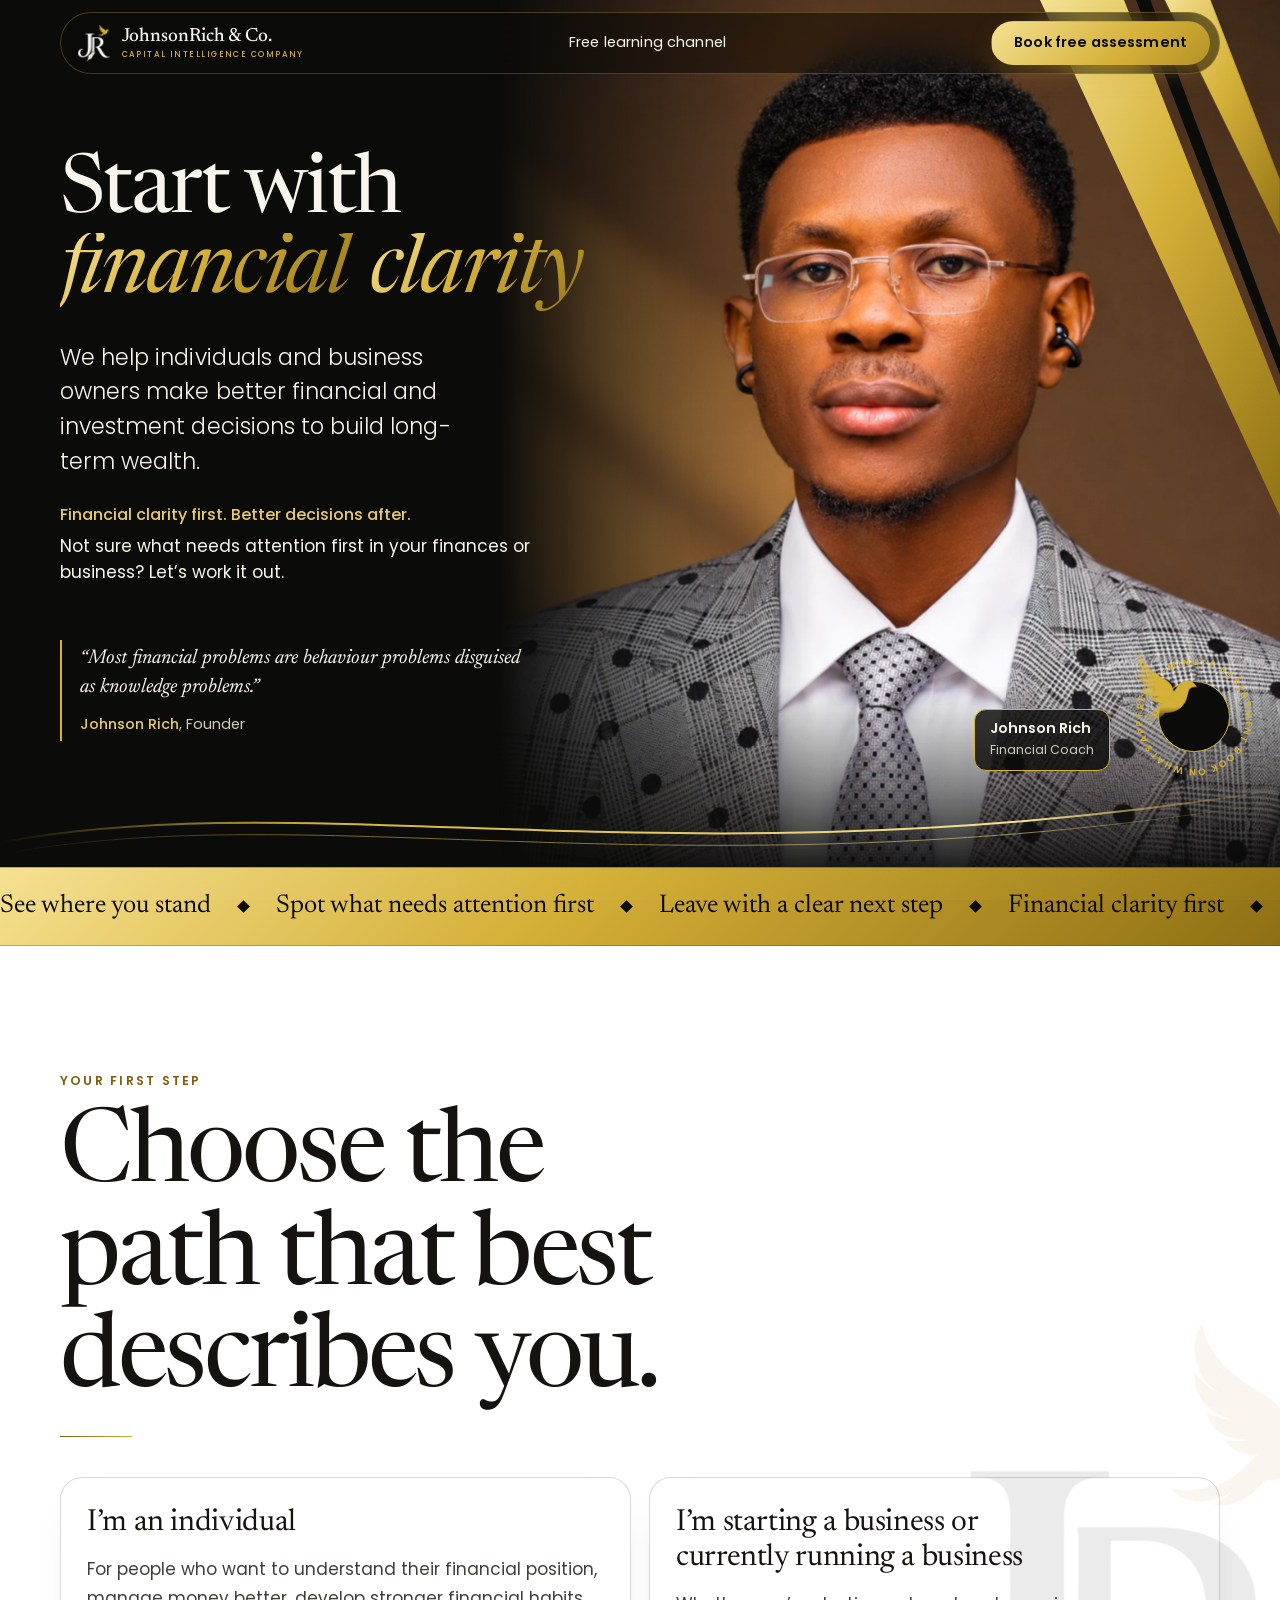
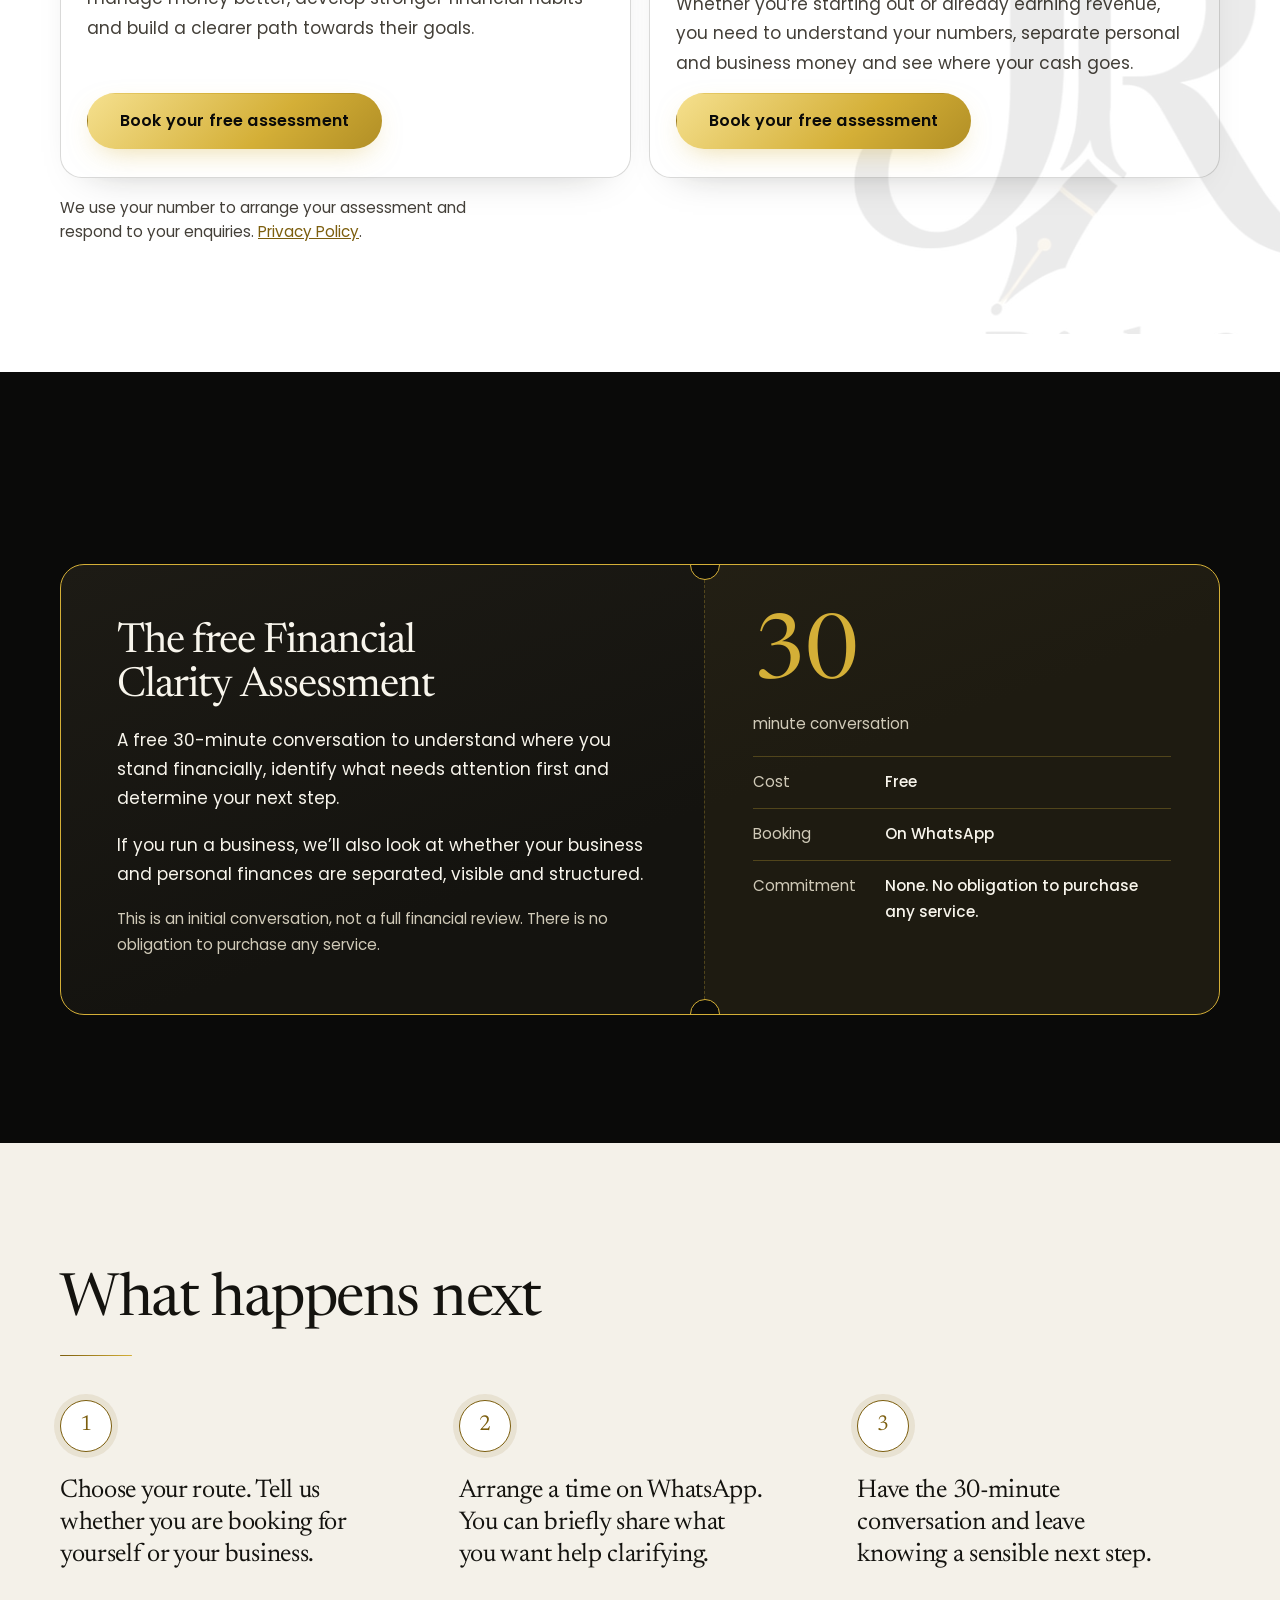
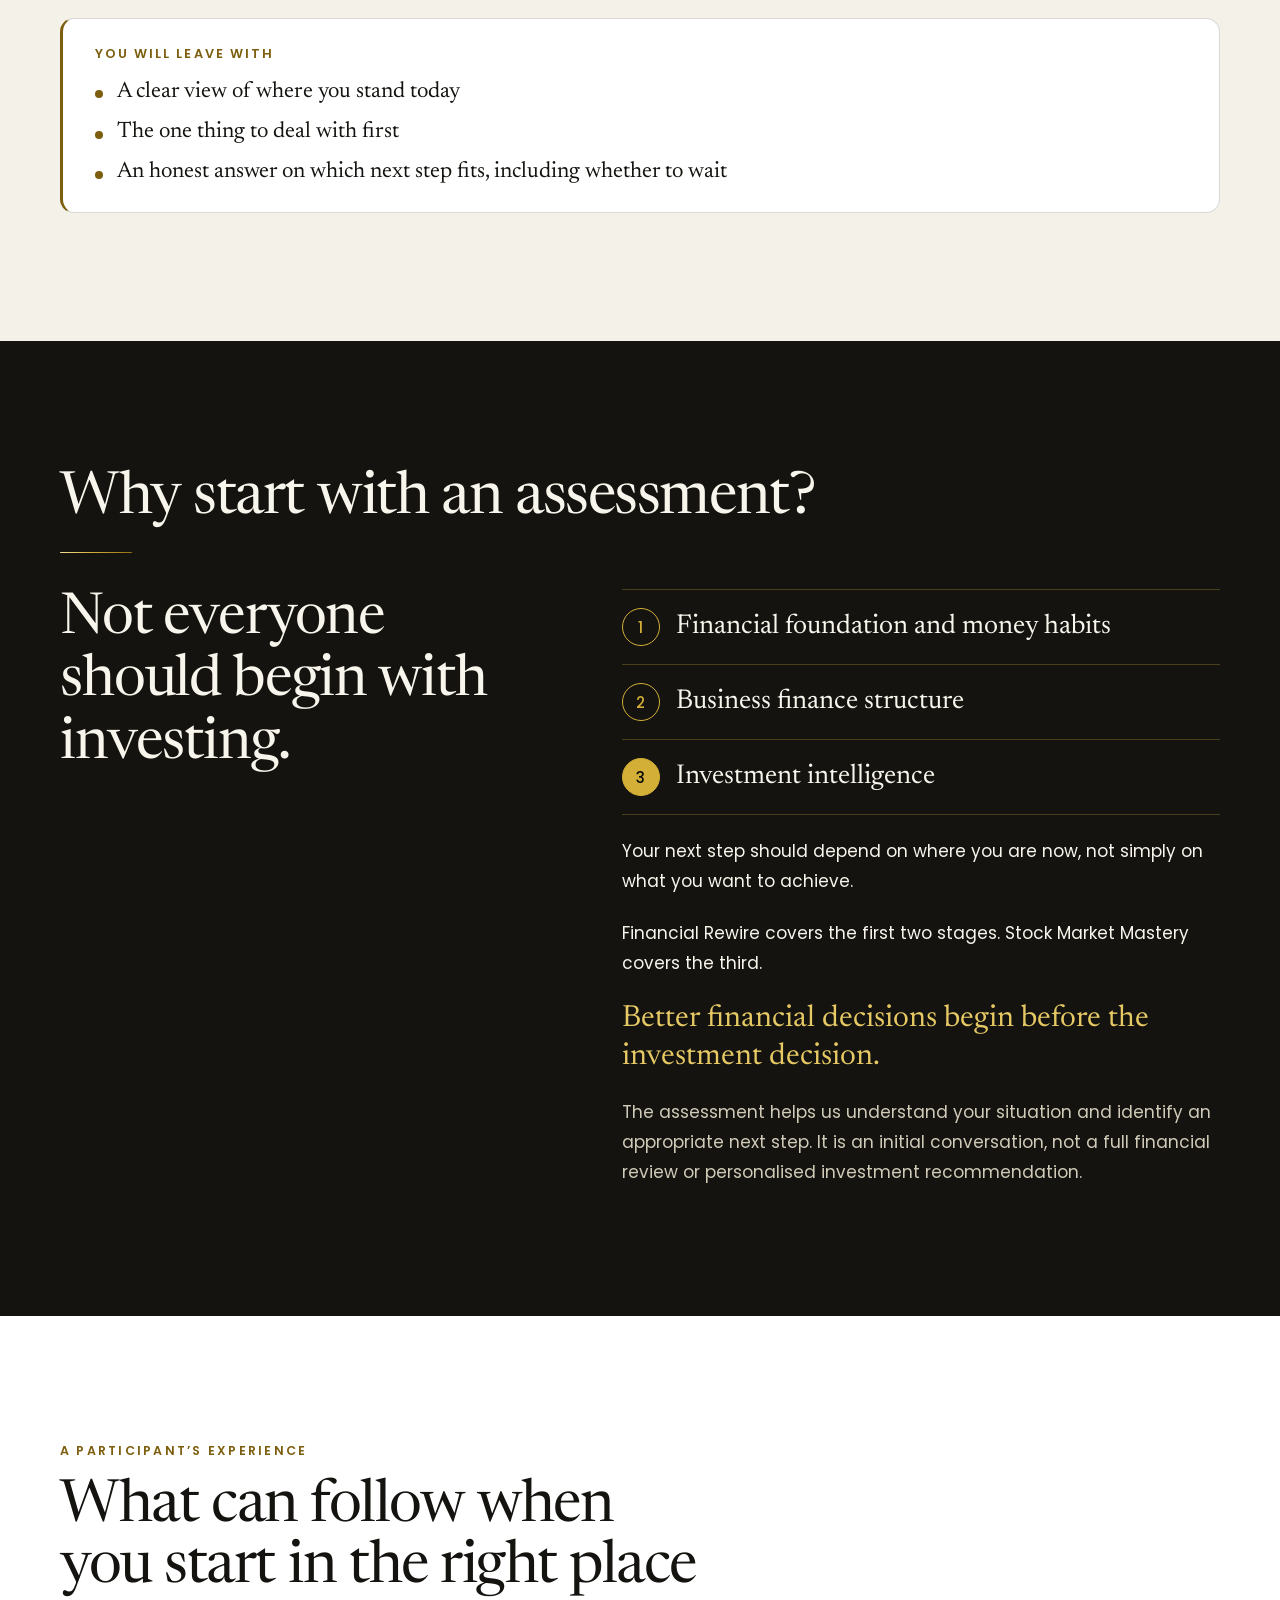
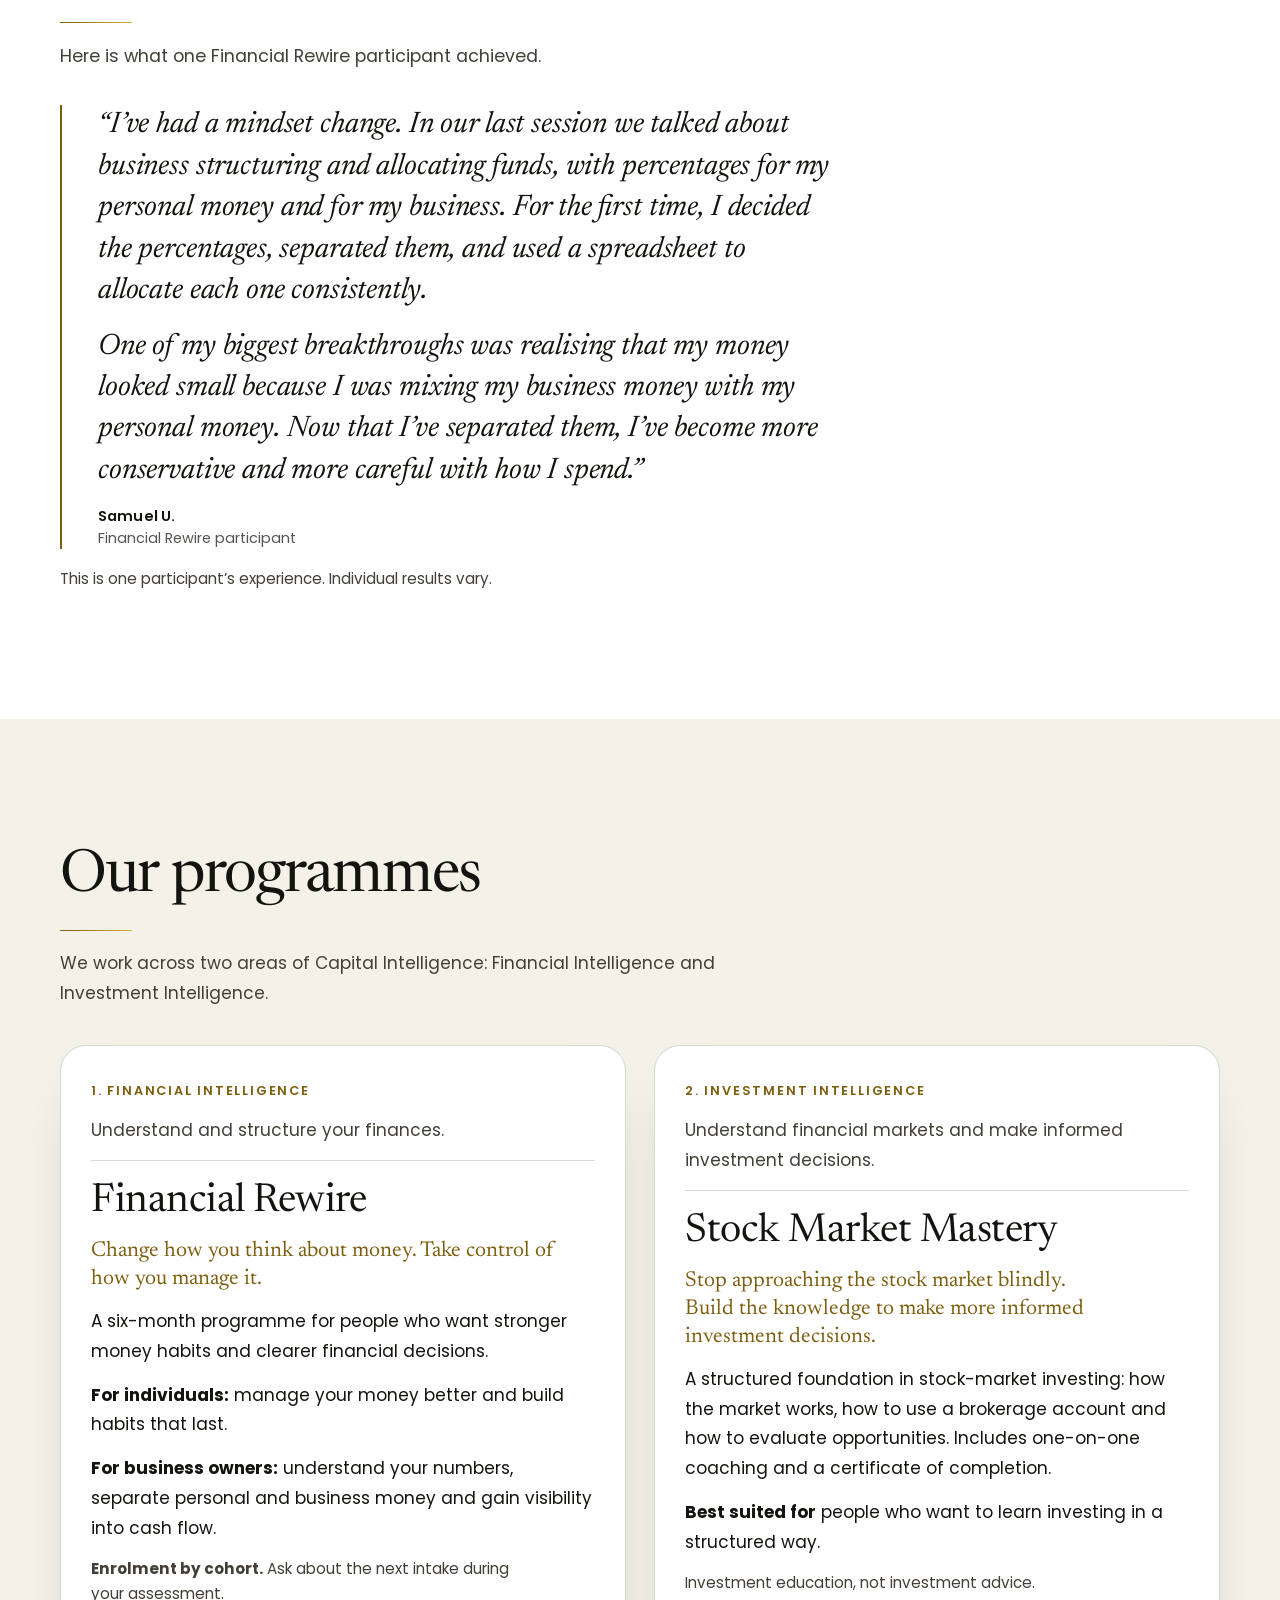
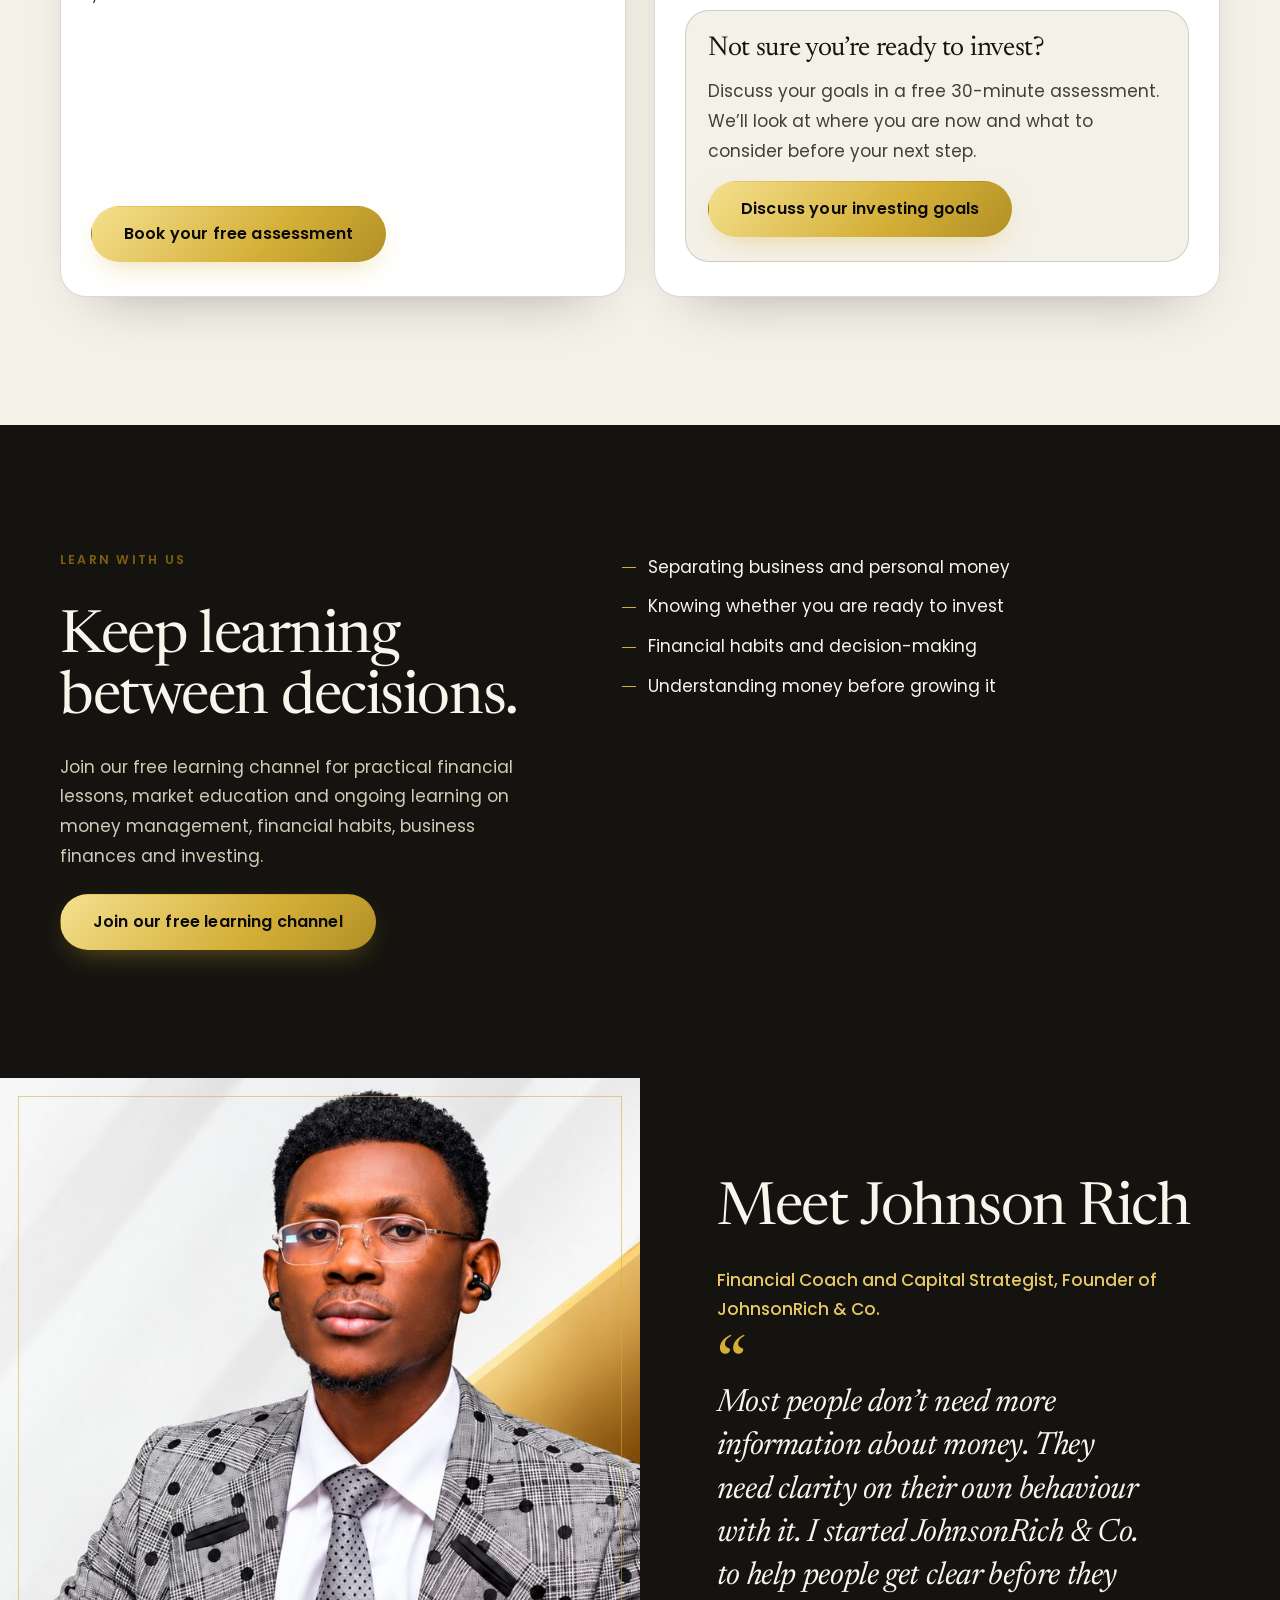
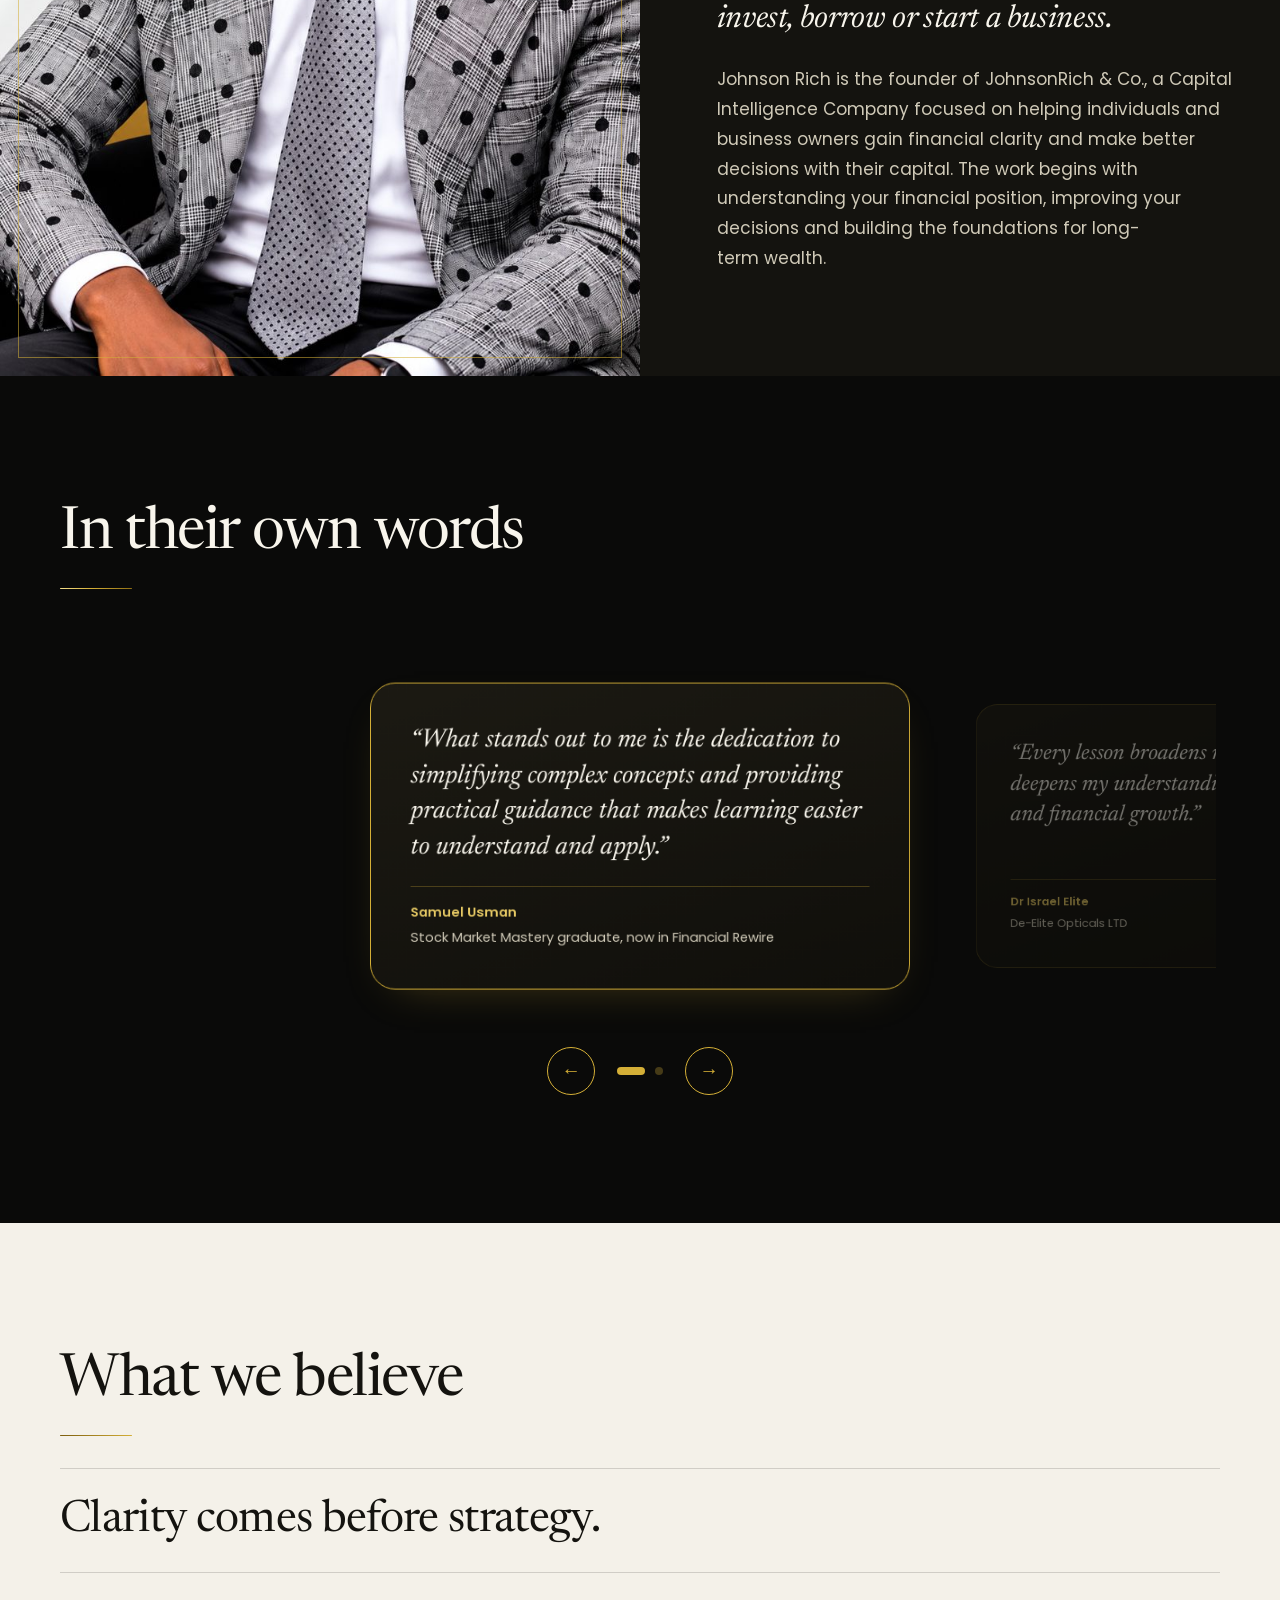
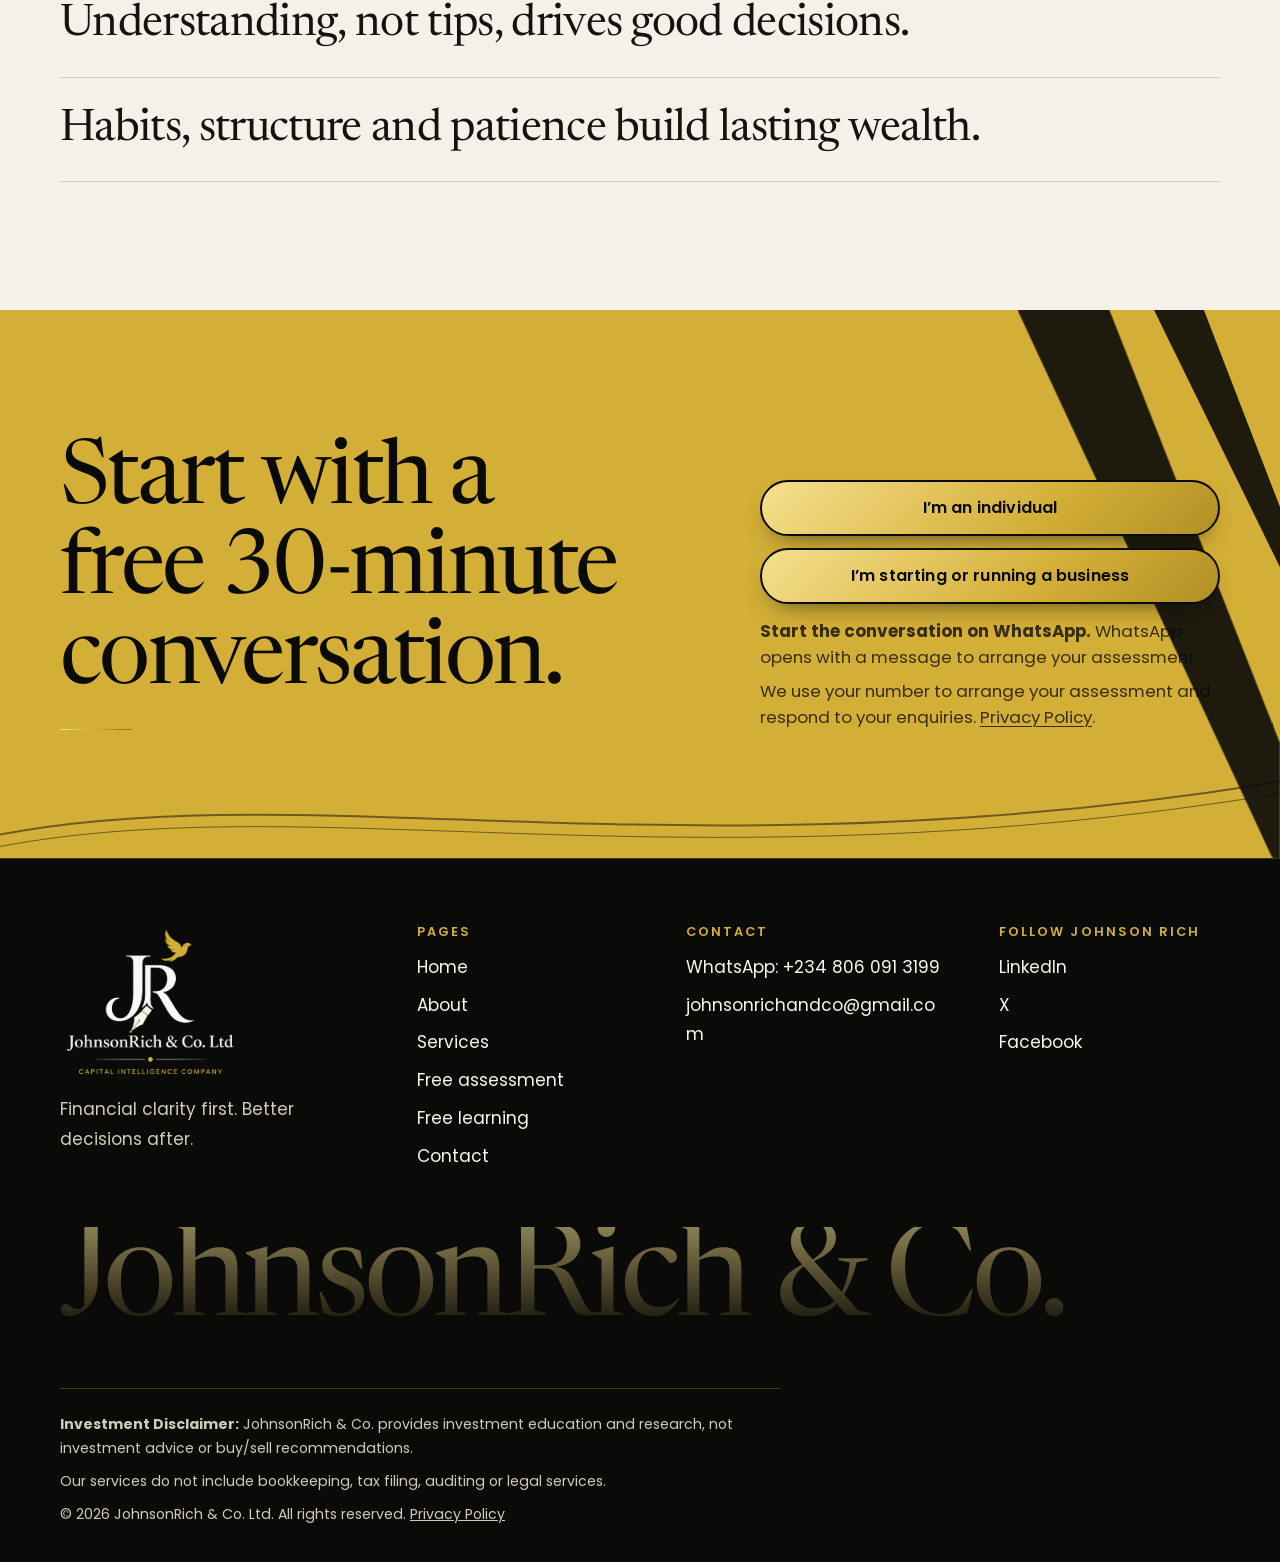
==== commit 093962d1: "Update site from latest Drive ZIP" ====
--- a/index.html
+++ b/index.html
@@ -91,8 +91,10 @@
   <div class="hero__text">
     <h1>Start with <span class="gold">financial clarity</span></h1>
     <p class="lead">We help individuals and business owners make better financial and investment decisions to build long-term wealth.</p>
-    <p class="hero__kick">Financial clarity first. Better decisions after.</p>
-    <p class="hero__sub">Not sure what needs attention first in your finances or business? Let&rsquo;s work it out.</p>
+    <div class="hero__statement">
+      <p class="hero__kick">Financial clarity first. Better decisions after.</p>
+      <p class="hero__sub">Not sure what needs attention first in your finances or business? Let&rsquo;s work it out.</p>
+    </div>
     <figure class="hero__quote"><blockquote>&ldquo;Most financial problems are behaviour problems disguised as knowledge problems.&rdquo;</blockquote><figcaption><b>Johnson Rich</b>, Founder</figcaption></figure>
   </div>
   <svg class="swoosh" viewBox="0 0 1200 120" preserveAspectRatio="none" aria-hidden="true"><path d="M0 92C300 22 640 144 1200 30" fill="none" stroke="url(#goldLine)" stroke-width="2" vector-effect="non-scaling-stroke"/><path d="M0 106C300 36 640 158 1200 44" fill="none" stroke="url(#goldLine)" stroke-width="1" opacity=".55" vector-effect="non-scaling-stroke"/></svg>
@@ -230,14 +232,13 @@
   </div>
   <div class="proof__stage">
     <div class="proof__track" id="proof-track" tabindex="0">
-      <figure class="proof__card"><blockquote><p>&ldquo;I used to mix my business money with my personal money. Separating them has made me more careful with how I spend.&rdquo;</p></blockquote><figcaption><strong>Mr Samuel U.</strong><span>Financial Rewire participant</span></figcaption></figure>
       <figure class="proof__card"><blockquote><p>&ldquo;What stands out to me is the dedication to simplifying complex concepts and providing practical guidance that makes learning easier to understand and apply.&rdquo;</p></blockquote><figcaption><strong>Samuel Usman</strong><span>Stock Market Mastery graduate, now in Financial Rewire</span></figcaption></figure>
       <figure class="proof__card"><blockquote><p>&ldquo;Every lesson broadens my perspective and deepens my understanding of wealth creation and financial growth.&rdquo;</p></blockquote><figcaption><strong>Dr Israel Elite</strong><span>De-Elite Opticals LTD</span></figcaption></figure>
     </div>
   </div>
   <div class="wrap proof__ctl">
     <button type="button" class="proof__btn" id="proof-prev" aria-label="Previous testimonial">&larr;</button>
-    <div class="proof__dots" id="proof-dots" aria-hidden="true"><i></i><i></i><i></i></div>
+    <div class="proof__dots" id="proof-dots" aria-hidden="true"><i></i><i></i></div>
     <button type="button" class="proof__btn" id="proof-next" aria-label="Next testimonial">&rarr;</button>
   </div>
 </section></div>
--- a/css/site.css
+++ b/css/site.css
@@ -996,3 +996,13 @@
 }
 /* on the gold closing band the gold buttons get a dark edge so they stay visible */
 .band--gold .btn { border: 2px solid var(--ink); box-shadow: 0 12px 26px -14px rgba(10, 10, 9, 0.7); }
+
+/* hero: the gold tagline sits directly on top of the "Not sure..." statement as one block */
+.hero__kick { margin: 22px 0 0; padding: 0; line-height: 1.4; }
+.hero__sub { margin: 4px 0 0; line-height: 1.55; }
+.hero__kick + .hero__sub { margin-top: 4px; }
+.hero__text .hero__kick { margin: 20px 0 0 !important; padding: 0 !important; }
+.hero__text .hero__sub { margin: 2px 0 0 !important; padding: 0 !important; }
+.hero__statement { display: grid; gap: 6px; }
+.hero__text .hero__statement .hero__kick { margin: 0 !important; }
+.hero__text .hero__statement .hero__sub { margin: 0 !important; }
